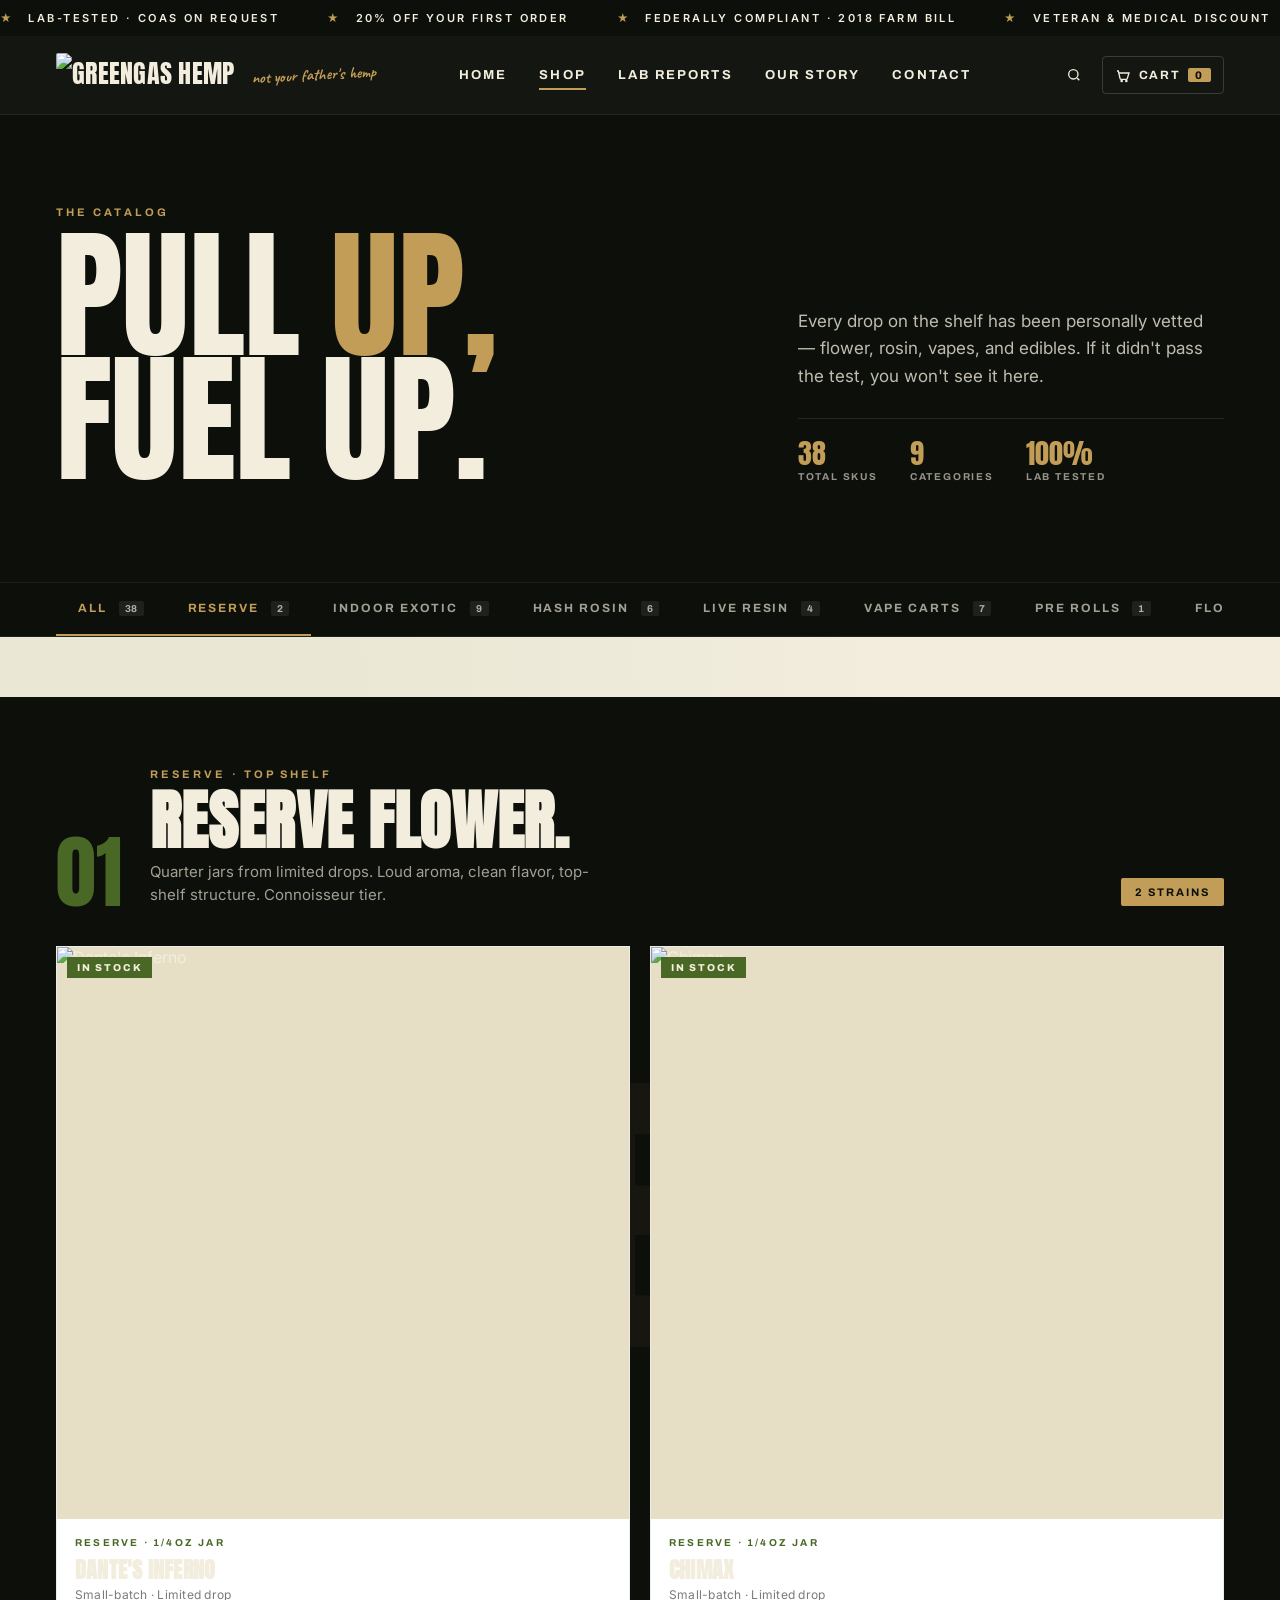
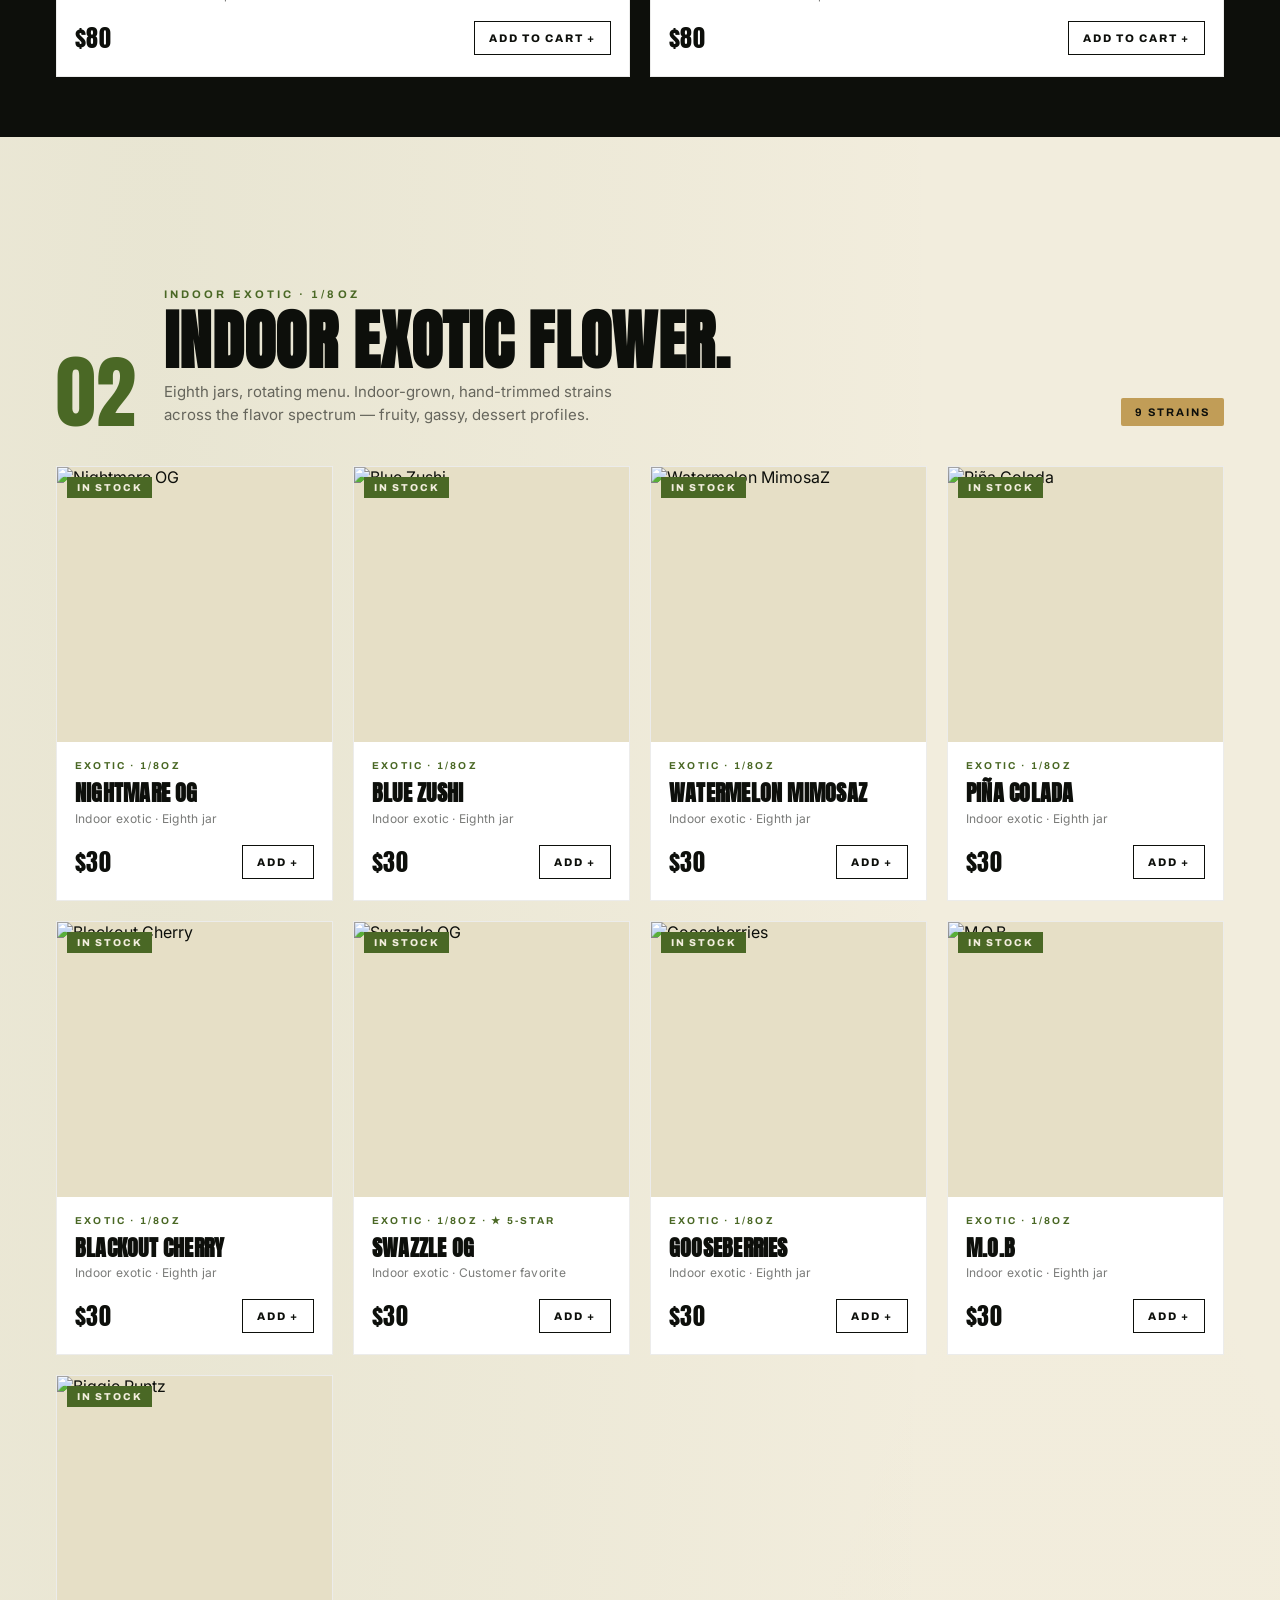
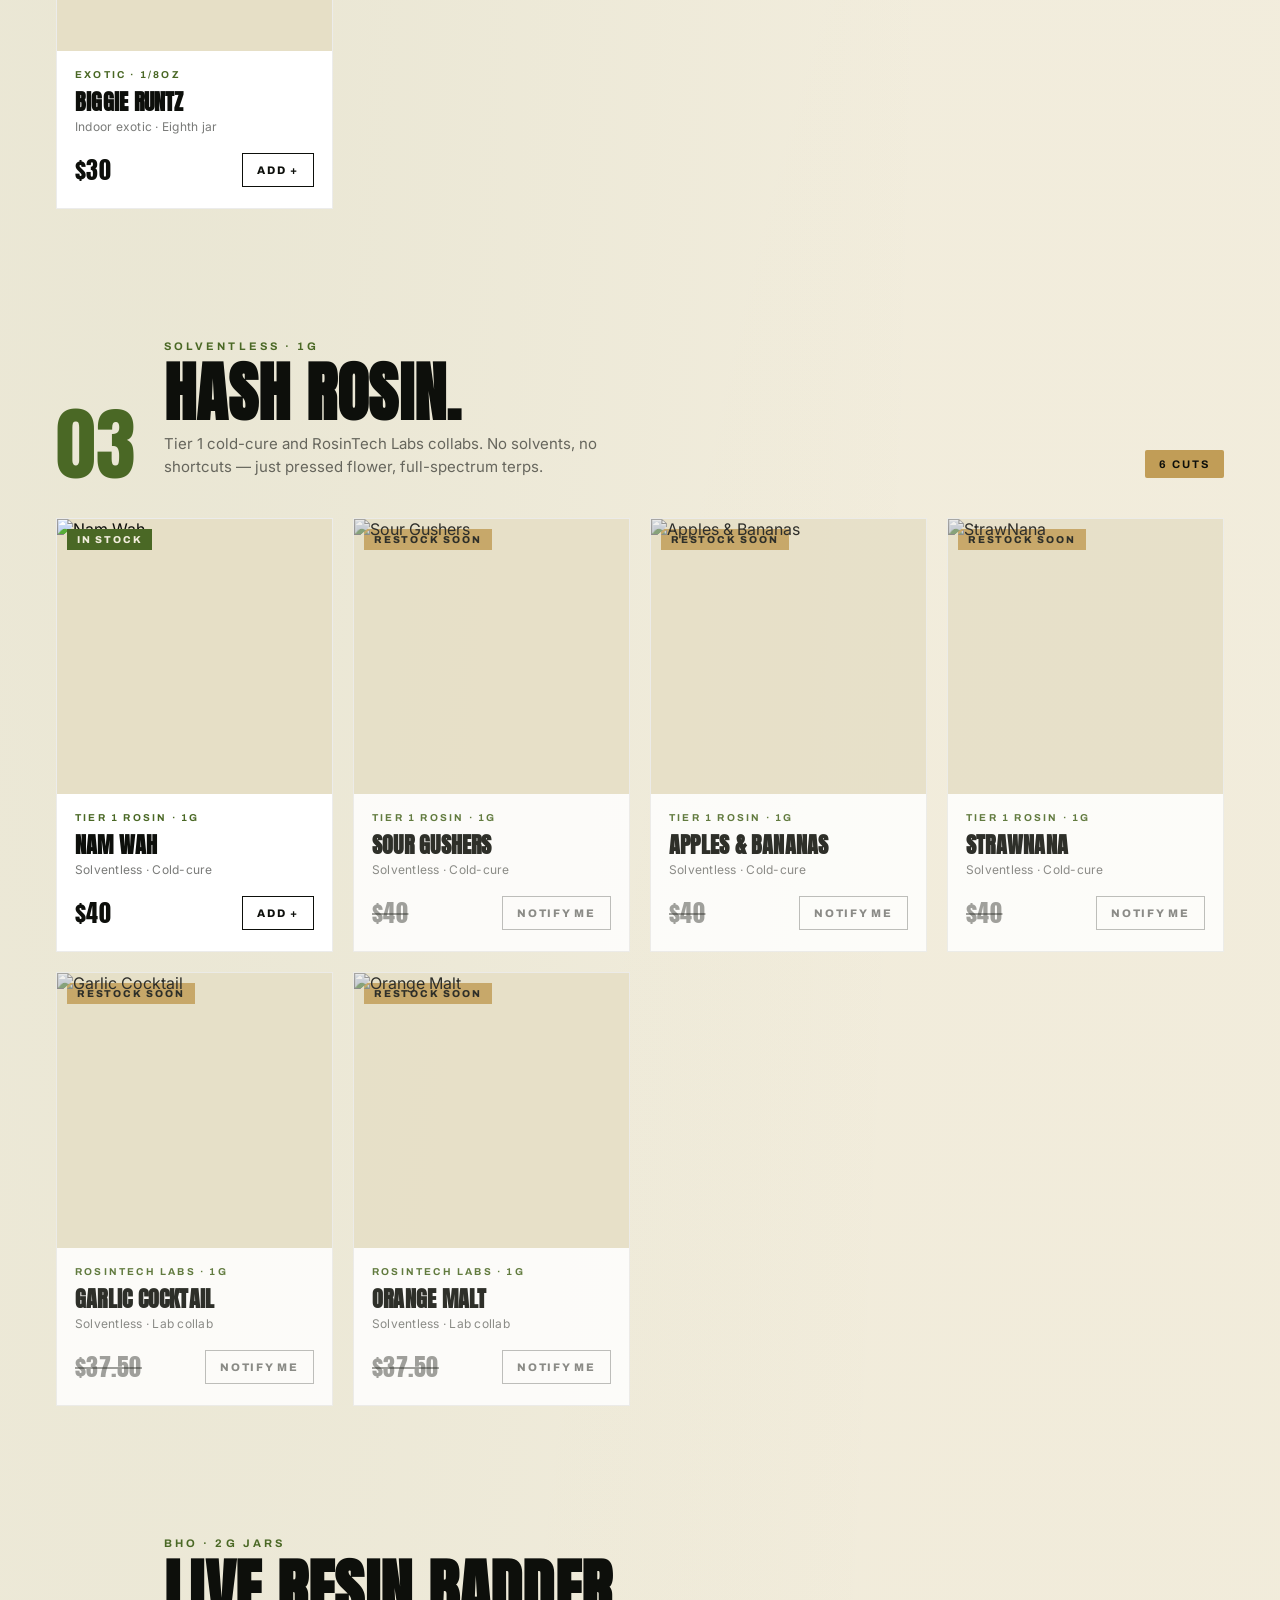
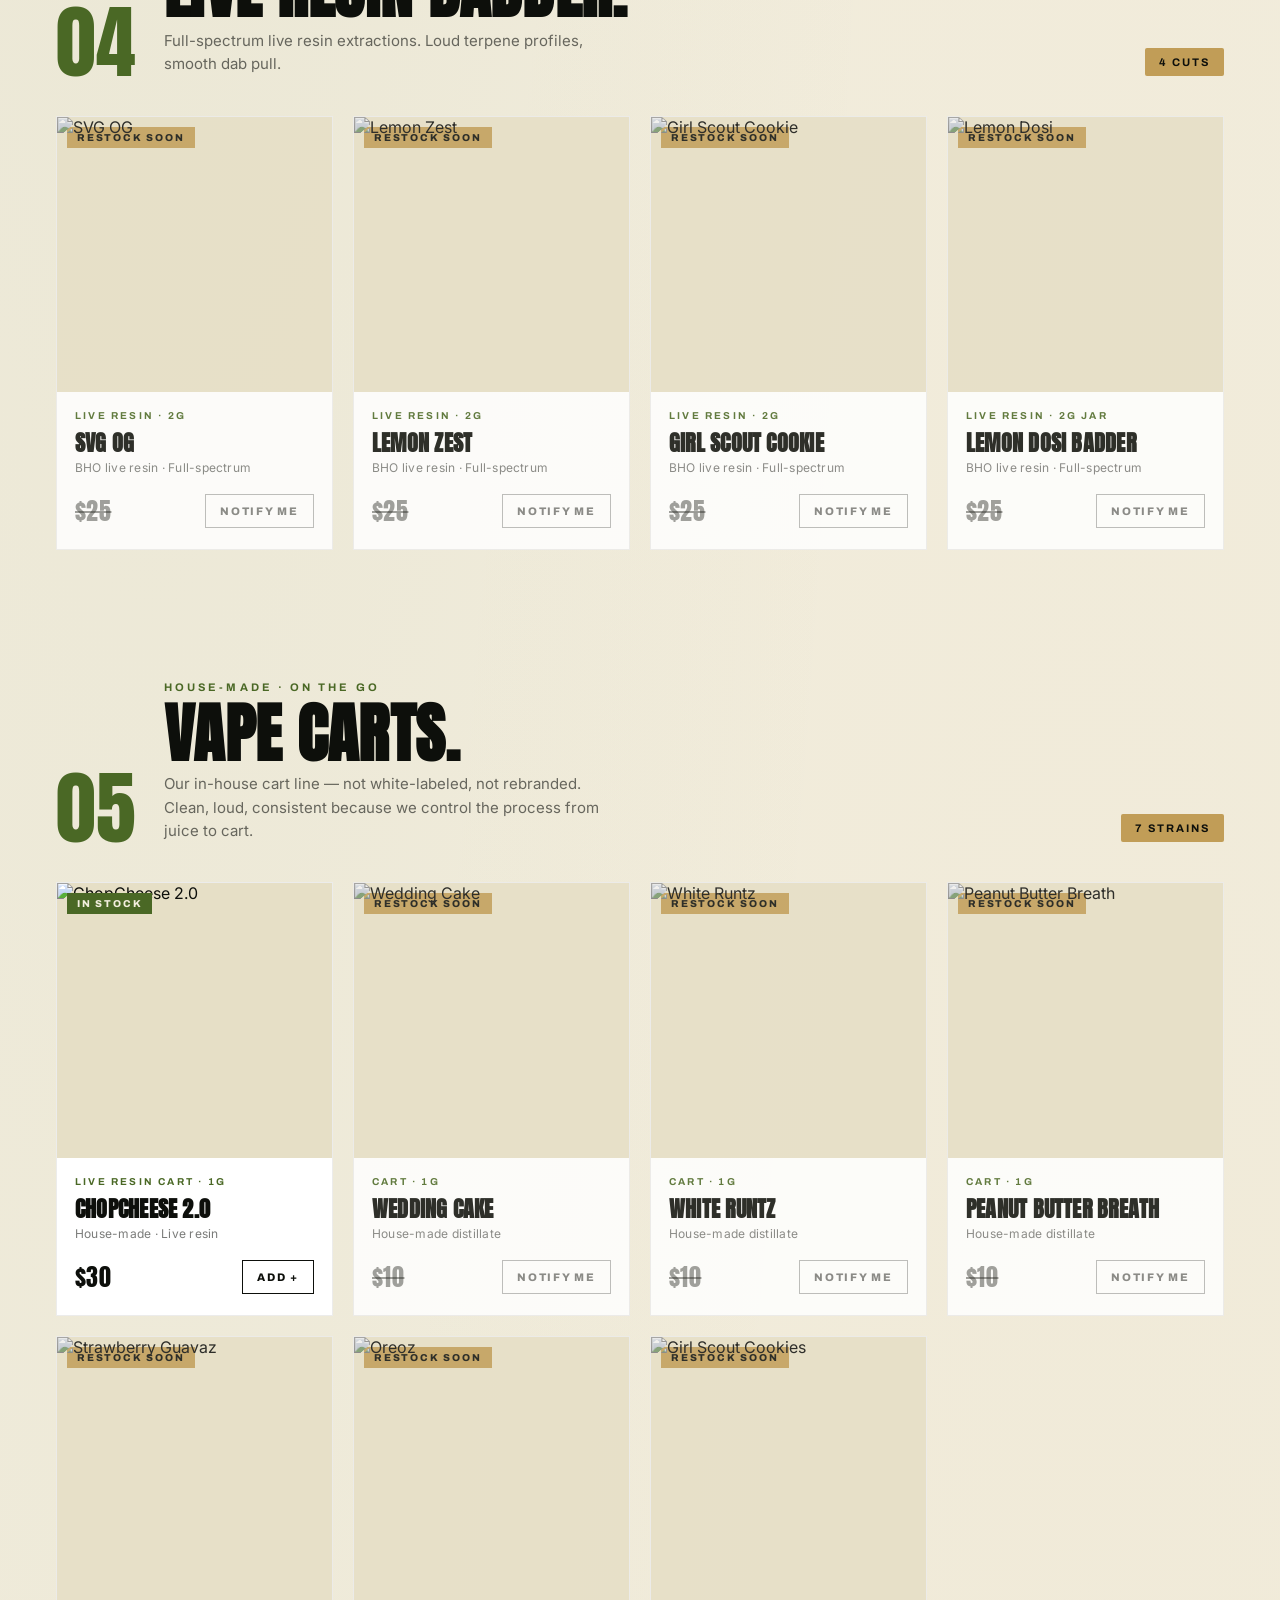
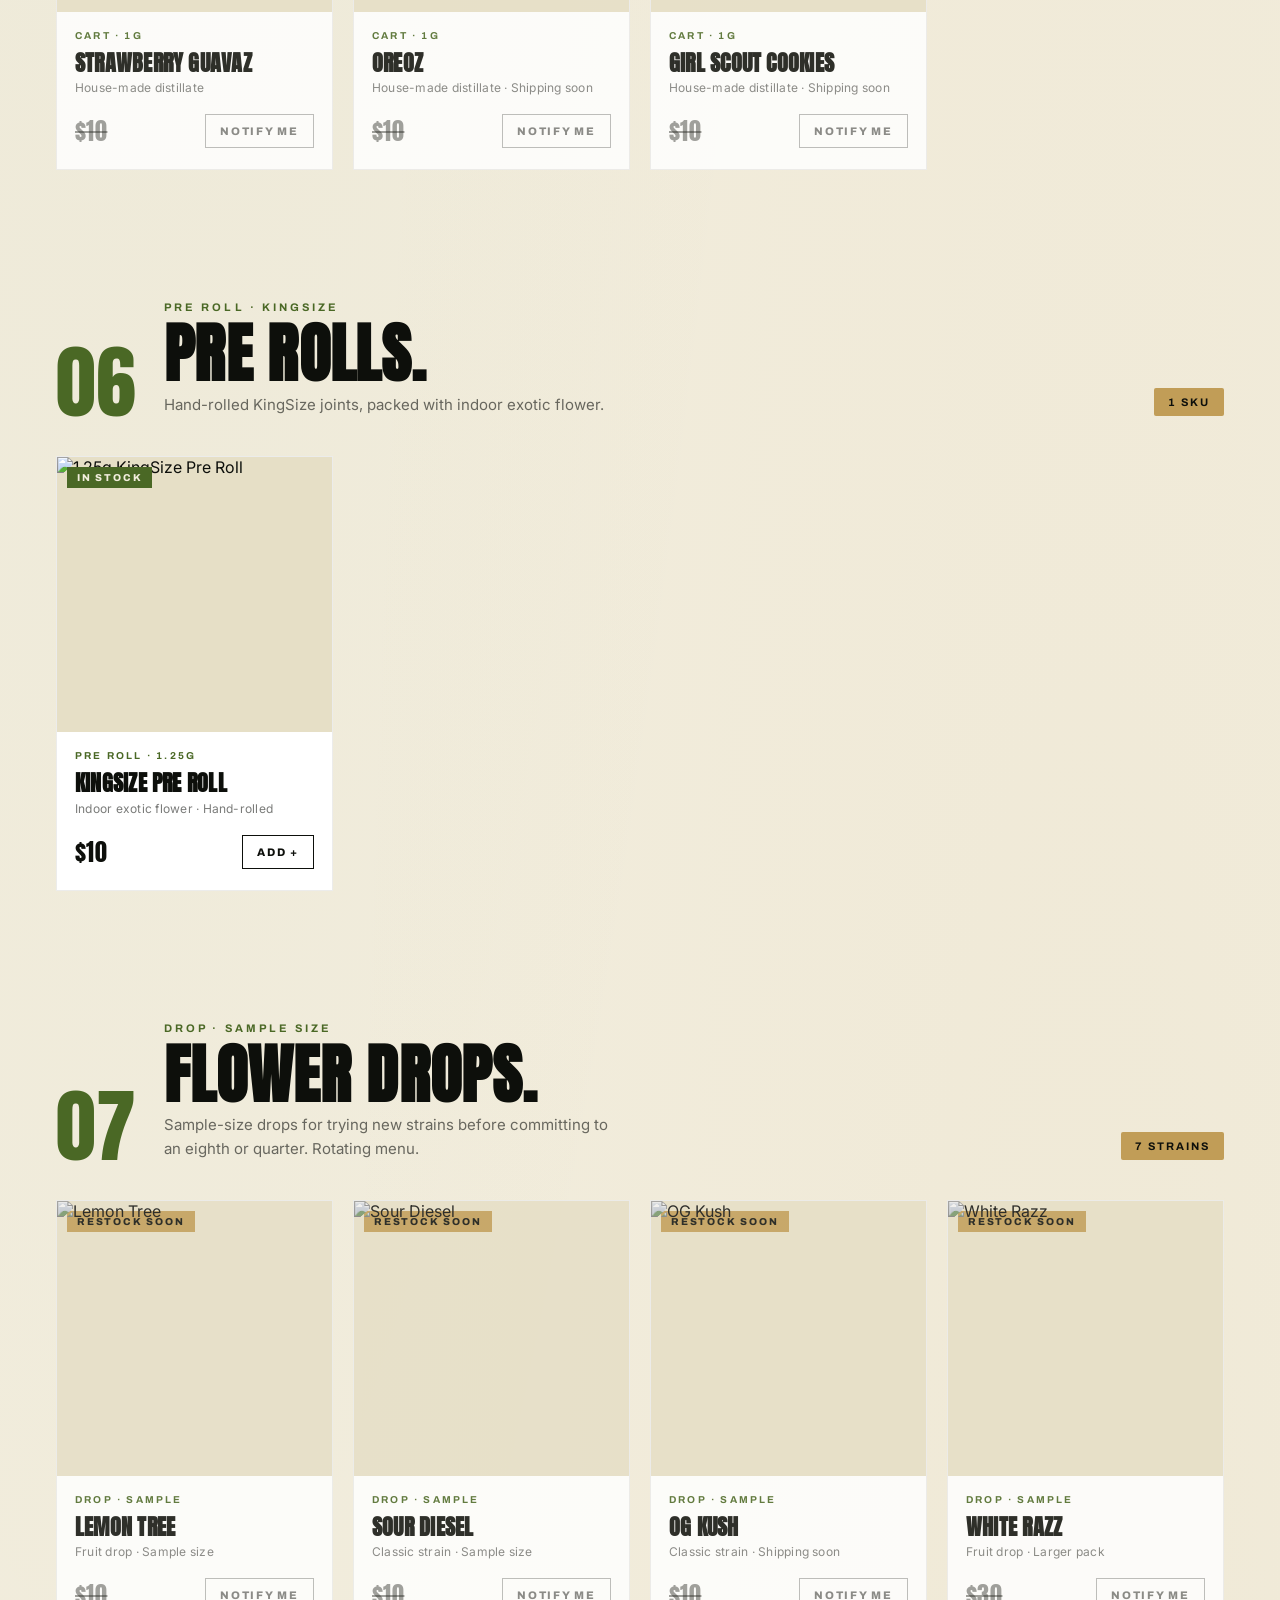
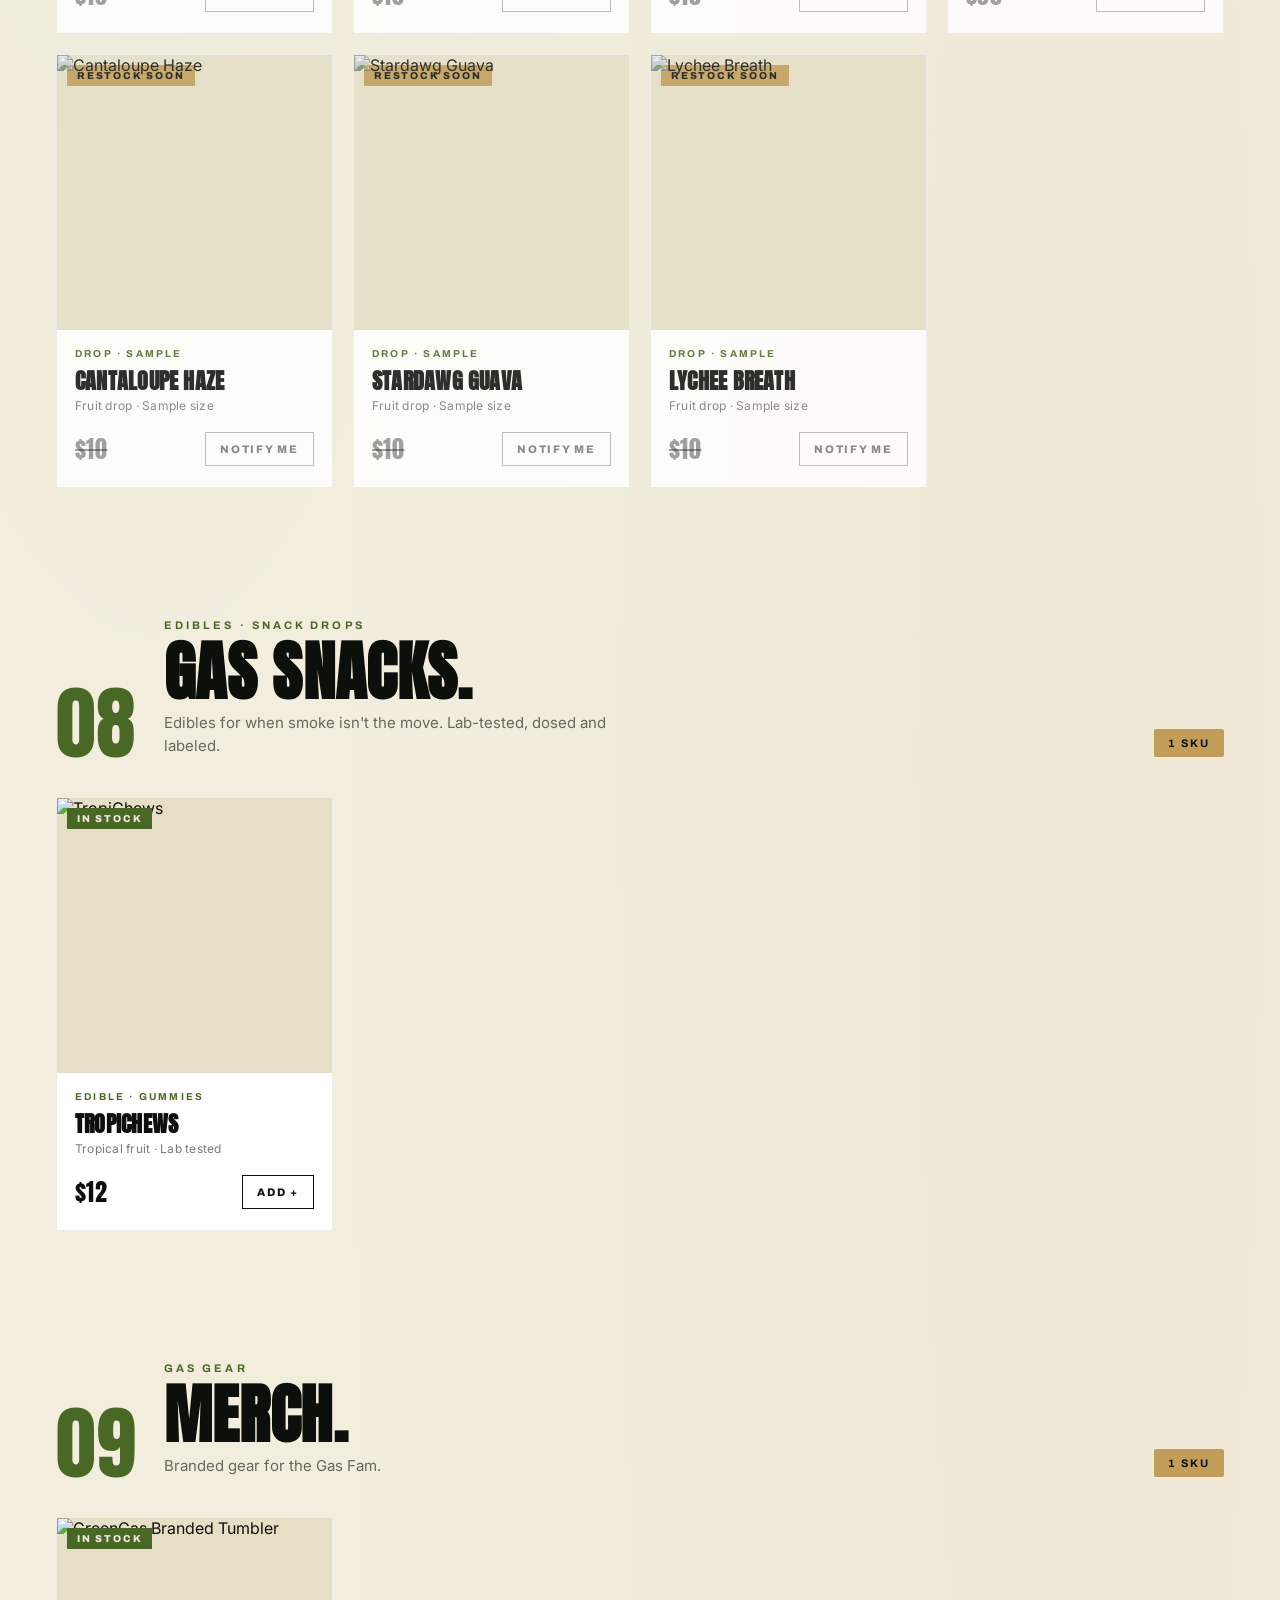
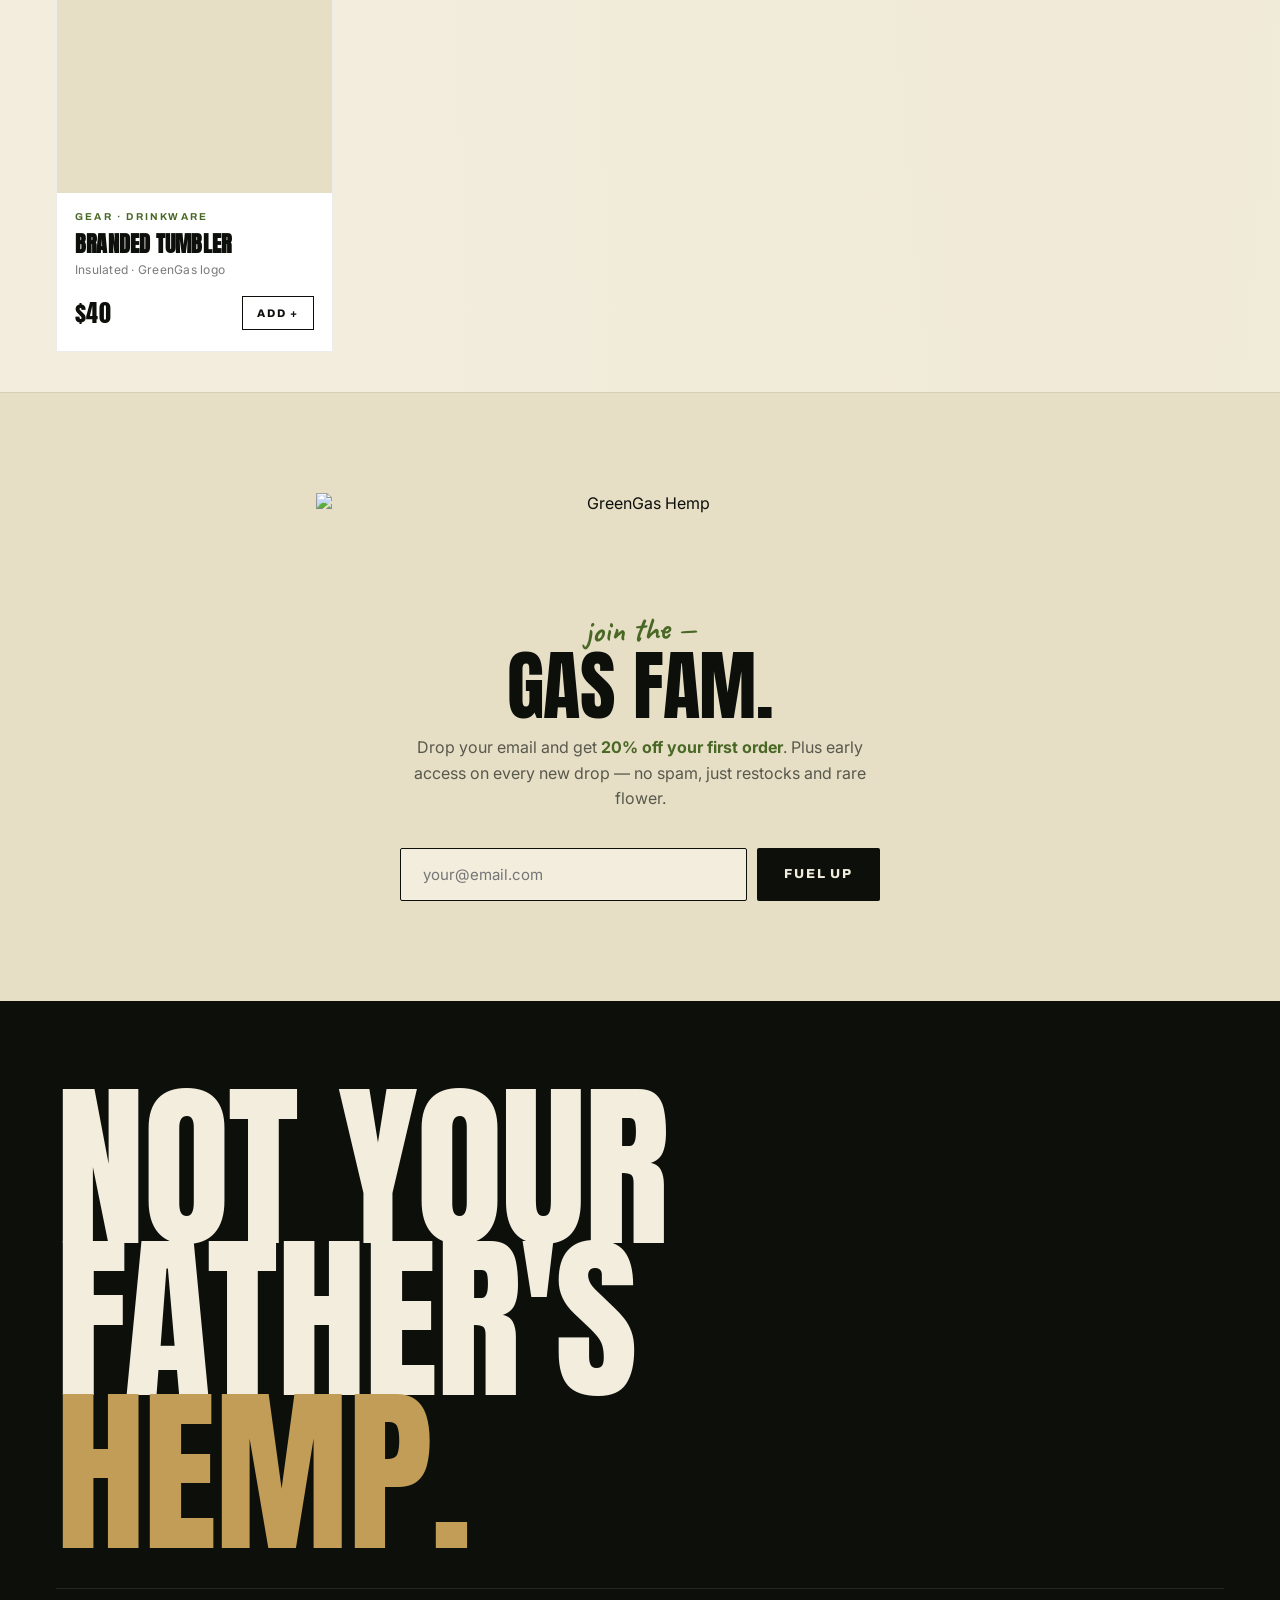
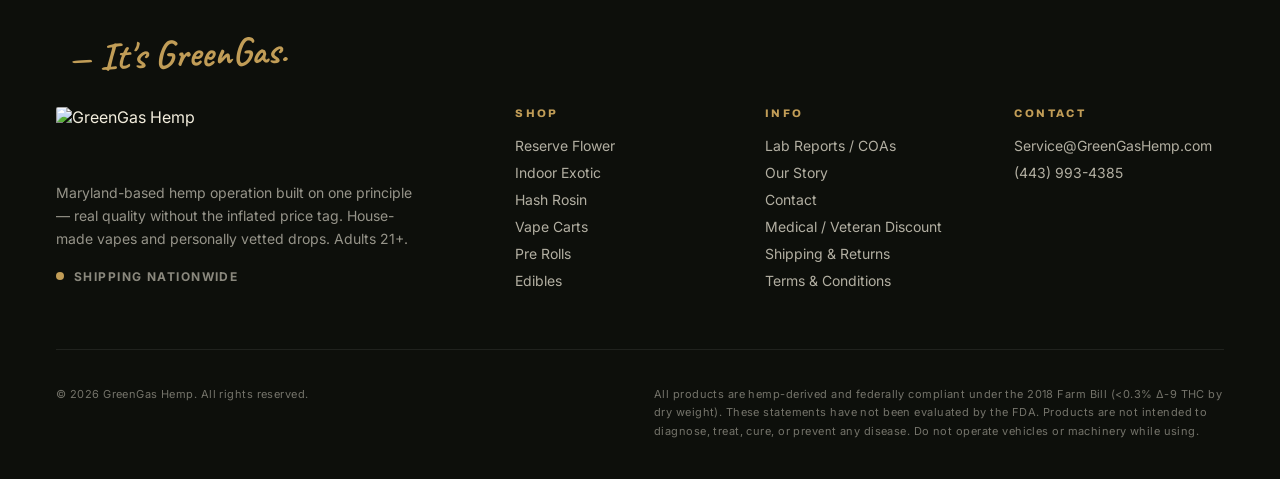
==== shop.html @ 6ab29acc "Initial commit: GreenGas Hemp redesign preview Standalone redesign preview of greengashemp.me - heri" ====
<!doctype html>
<html lang="en">
<head>
<meta charset="utf-8" />
<meta name="viewport" content="width=device-width, initial-scale=1" />
<title>The Catalog — GreenGas Hemp</title>
<meta name="description" content="Shop the full GreenGas catalog — reserve flower, indoor exotic, hash rosin, live resin, house-made vape carts, pre rolls, edibles. Lab tested. No mids." />
<link rel="icon" type="image/png" href="assets/logo.png" />
<link rel="preconnect" href="https://fonts.googleapis.com" />
<link rel="preconnect" href="https://fonts.gstatic.com" crossorigin />
<link href="https://fonts.googleapis.com/css2?family=Anton&family=Archivo:wght@500;600;700;800;900&family=Inter:wght@400;500;600&family=Caveat:wght@500;700&display=swap" rel="stylesheet" />
<style>
  :root {
    --paper:   #F2EDDD;
    --paper-2: #E6DFC6;
    --ink:     #0D0F0B;
    --ink-2:   #1A1D16;
    --olive:   #4A6825;
    --olive-d: #2D4316;
    --olive-l: #6B8C3A;
    --gold:    #C19D57;
    --gold-d:  #9C7C3F;
    --rust:    #A24A22;
    --bone:    #E8E2CC;
  }
  * { box-sizing: border-box; }
  html { scroll-behavior: smooth; }
  body {
    margin: 0;
    background: var(--paper);
    color: var(--ink);
    font-family: 'Inter', system-ui, sans-serif;
    -webkit-font-smoothing: antialiased;
    overflow-x: hidden;
    background-image:
      radial-gradient(at 12% 18%, rgba(74,104,37,0.06) 0, transparent 50%),
      radial-gradient(at 85% 75%, rgba(193,157,87,0.05) 0, transparent 50%);
  }
  img { display: block; max-width: 100%; }
  a { color: inherit; text-decoration: none; }
  button { font: inherit; cursor: pointer; }

  .anton { font-family: 'Anton', sans-serif; font-weight: 400; letter-spacing: -0.005em; line-height: 0.88; text-transform: uppercase; }
  .script { font-family: 'Caveat', cursive; font-weight: 700; }
  .tabular { font-variant-numeric: tabular-nums; }
  .kicker { font-family: 'Archivo', sans-serif; font-size: 11px; letter-spacing: 0.28em; text-transform: uppercase; font-weight: 700; color: var(--olive); }
  .container { max-width: 1320px; margin: 0 auto; padding: 0 24px; }
  @media (min-width: 768px){ .container { padding: 0 56px; } }

  /* PROMO STRIP */
  .promo { background: var(--ink); color: var(--paper); font-size: 11px; letter-spacing: 0.22em; text-transform: uppercase; font-weight: 600; overflow: hidden; }
  .promo-track { display: flex; gap: 48px; padding: 11px 0; white-space: nowrap; animation: marquee 42s linear infinite; }
  .promo-track span { display: inline-flex; align-items: center; gap: 14px; }
  .promo-track .star { color: var(--gold); }
  @keyframes marquee { from { transform: translateX(0); } to { transform: translateX(-50%); } }

  /* HEADER */
  header.main { position: sticky; top: 0; z-index: 40; background: rgba(13,15,11,0.97); color: var(--paper); border-bottom: 1px solid rgba(255,255,255,0.06); }
  header.main .row { height: 78px; display: flex; align-items: center; justify-content: space-between; gap: 24px; }
  .logo { display: flex; align-items: center; gap: 14px; font-family: 'Anton', sans-serif; font-size: 26px; letter-spacing: 0.01em; text-transform: uppercase; color: var(--paper); }
  .logo .tag { display: none; font-family: 'Caveat', cursive; font-weight: 700; font-size: 16px; color: var(--gold); transform: rotate(-3deg); letter-spacing: 0; text-transform: none; margin-left: 4px; }
  @media (min-width: 900px){ .logo .tag { display: inline; } }
  .logo-img { height: 48px; width: auto; display: block; }
  .logo-img.header { height: 44px; border-radius: 2px; }
  .logo-img.crest { height: 96px; margin: 0 auto 20px; }
  .logo-img.footer { height: 60px; border-radius: 2px; }
  nav.primary { display: none; gap: 32px; }
  @media (min-width: 900px){ nav.primary { display: flex; } }
  nav.primary a { font-family: 'Archivo', sans-serif; font-size: 13px; font-weight: 700; letter-spacing: 0.16em; text-transform: uppercase; color: var(--paper); padding: 4px 0; position: relative; }
  nav.primary a::after { content: ''; position: absolute; left: 0; right: 0; bottom: -4px; height: 2px; background: var(--gold); transform: scaleX(0); transform-origin: left; transition: transform 240ms ease; }
  nav.primary a:hover::after, nav.primary a.active::after { transform: scaleX(1); }
  .icons { display: flex; align-items: center; gap: 8px; }
  .icons button, .icons a { background: transparent; border: 0; color: var(--paper); display: inline-flex; align-items: center; gap: 8px; padding: 10px 12px; border-radius: 4px; font-family: 'Archivo', sans-serif; font-size: 12px; font-weight: 700; letter-spacing: 0.14em; text-transform: uppercase; }
  .icons a:hover, .icons button:hover { background: rgba(255,255,255,0.06); }
  .cart-btn { border: 1px solid rgba(255,255,255,0.16) !important; }
  .cart-count { background: var(--gold); color: var(--ink); padding: 1px 7px; border-radius: 2px; font-size: 11px; font-weight: 800; }

  /* BUTTONS */
  .btn { display: inline-flex; align-items: center; gap: 10px; padding: 16px 26px; font-family: 'Archivo', sans-serif; font-size: 13px; font-weight: 800; letter-spacing: 0.14em; text-transform: uppercase; border: 1px solid transparent; border-radius: 2px; transition: background 180ms ease, color 180ms ease; }
  .btn-primary { background: var(--ink); color: var(--paper); }
  .btn-primary:hover { background: var(--olive); }
  .btn-gold { background: var(--gold); color: var(--ink); }
  .btn-gold:hover { background: var(--ink); color: var(--gold); }
  .btn-outline-light { background: transparent; color: var(--paper); border-color: var(--paper); }
  .btn-outline-light:hover { background: var(--paper); color: var(--ink); }
  .btn-outline-dark { background: transparent; color: var(--ink); border-color: var(--ink); }
  .btn-outline-dark:hover { background: var(--ink); color: var(--paper); }

  /* SHOP HERO */
  section.shop-hero {
    background: var(--ink); color: var(--paper);
    padding: 80px 0 100px; position: relative; overflow: hidden;
    border-bottom: 1px solid rgba(255,255,255,0.06);
  }
  .shop-hero-grid { display: grid; grid-template-columns: 1fr; gap: 32px; align-items: end; position: relative; z-index: 2; }
  @media (min-width: 900px){ .shop-hero-grid { grid-template-columns: 1.6fr 1fr; gap: 60px; } }
  .shop-hero .kicker { color: var(--gold); }
  .shop-hero h1 { font-size: clamp(64px, 11vw, 168px); margin: 16px 0 0; }
  .shop-hero h1 .gold { color: var(--gold); }
  .shop-hero p.lead { font-size: 17px; line-height: 1.6; color: rgba(242,237,221,0.78); margin: 0; max-width: 420px; }
  .shop-hero .quickstats { display: flex; gap: 32px; margin-top: 28px; padding-top: 20px; border-top: 1px solid rgba(255,255,255,0.1); }
  .shop-hero .quickstats .n { font-family: 'Anton', sans-serif; font-size: 28px; color: var(--gold); line-height: 1; }
  .shop-hero .quickstats .l { font-family: 'Archivo', sans-serif; font-size: 10px; letter-spacing: 0.18em; text-transform: uppercase; color: rgba(242,237,221,0.6); margin-top: 4px; font-weight: 700; }

  /* FILTER BAR */
  .filterbar {
    position: sticky; top: 78px; z-index: 30;
    background: var(--ink); color: var(--paper);
    border-bottom: 1px solid rgba(255,255,255,0.08);
  }
  .filterbar-inner {
    display: flex; gap: 0;
    overflow-x: auto;
    scrollbar-width: none;
  }
  .filterbar-inner::-webkit-scrollbar { display: none; }
  .filterbar a {
    flex-shrink: 0;
    padding: 18px 22px;
    font-family: 'Archivo', sans-serif; font-size: 12px; font-weight: 700;
    letter-spacing: 0.16em; text-transform: uppercase;
    color: rgba(242,237,221,0.65);
    border-bottom: 2px solid transparent;
    transition: color 180ms ease, border-color 180ms ease, background 180ms ease;
    white-space: nowrap;
  }
  .filterbar a:hover { color: var(--paper); }
  .filterbar a.active { color: var(--gold); border-bottom-color: var(--gold); }
  .filterbar .count {
    display: inline-block; margin-left: 8px;
    font-size: 10px; padding: 2px 6px;
    background: rgba(255,255,255,0.08); color: rgba(242,237,221,0.7);
    border-radius: 2px; letter-spacing: 0.04em;
  }

  /* CATEGORY SECTIONS */
  section.cat-section { padding: 80px 0 40px; scroll-margin-top: 140px; }
  section.cat-section:first-of-type { padding-top: 60px; }
  .cat-header {
    display: grid; grid-template-columns: 1fr; gap: 16px;
    margin-bottom: 40px; align-items: end;
  }
  @media (min-width: 768px){ .cat-header { grid-template-columns: auto 1fr auto; gap: 28px; } }
  .cat-header .index {
    font-family: 'Anton', sans-serif; color: var(--olive);
    font-size: 80px; line-height: 0.85;
  }
  .cat-header .title-wrap { }
  .cat-header h2 { font-family: 'Anton', sans-serif; text-transform: uppercase; font-size: clamp(40px, 5.5vw, 64px); margin: 8px 0 8px; letter-spacing: 0.005em; line-height: 0.95; }
  .cat-header .blurb { font-size: 15px; color: rgba(13,15,11,0.6); line-height: 1.55; margin: 0; max-width: 460px; }
  .cat-header .count-tag {
    font-family: 'Archivo', sans-serif; font-size: 11px; font-weight: 700;
    letter-spacing: 0.18em; text-transform: uppercase; color: var(--ink);
    background: var(--gold); padding: 8px 14px;
    border-radius: 2px; white-space: nowrap;
  }

  /* PRODUCT GRID */
  .product-grid { display: grid; grid-template-columns: repeat(2, 1fr); gap: 12px; }
  @media (min-width: 600px){ .product-grid { grid-template-columns: repeat(3, 1fr); gap: 16px; } }
  @media (min-width: 1024px){ .product-grid { grid-template-columns: repeat(4, 1fr); gap: 20px; } }
  .product-grid.tier-1 { grid-template-columns: repeat(1, 1fr); }
  @media (min-width: 600px){ .product-grid.tier-1 { grid-template-columns: repeat(2, 1fr); } }

  .pcard {
    background: #fff;
    display: block; position: relative; overflow: hidden;
    border: 1px solid rgba(13,15,11,0.08);
    transition: border-color 200ms ease, transform 240ms ease;
  }
  .pcard:hover { border-color: var(--olive); transform: translateY(-3px); }
  .pcard .ph { aspect-ratio: 1; overflow: hidden; background: var(--paper-2); position: relative; }
  .pcard .ph img { width: 100%; height: 100%; object-fit: cover; transition: transform 800ms ease; }
  .pcard:hover .ph img { transform: scale(1.05); }
  .pcard .stock {
    position: absolute; top: 10px; left: 10px;
    background: var(--olive); color: var(--paper);
    padding: 5px 10px;
    font-family: 'Archivo', sans-serif; font-size: 10px; font-weight: 800;
    letter-spacing: 0.18em; text-transform: uppercase;
  }
  .pcard .body { padding: 18px 18px 20px; }
  .pcard .cat { font-family: 'Archivo', sans-serif; font-size: 10px; font-weight: 700; letter-spacing: 0.22em; text-transform: uppercase; color: var(--olive); }
  .pcard h4 { font-family: 'Anton', sans-serif; font-size: 22px; letter-spacing: 0.01em; text-transform: uppercase; margin: 10px 0 6px; line-height: 1.05; }
  .pcard .strain { font-size: 12px; color: rgba(13,15,11,0.55); margin: 0 0 18px; letter-spacing: 0.02em; }
  .pcard .foot { display: flex; align-items: center; justify-content: space-between; }
  .pcard .price { font-family: 'Anton', sans-serif; font-size: 24px; color: var(--ink); letter-spacing: 0.02em; }
  .pcard .add {
    font-family: 'Archivo', sans-serif; font-size: 11px; font-weight: 800;
    letter-spacing: 0.16em; text-transform: uppercase;
    padding: 10px 14px;
    border: 1px solid var(--ink); color: var(--ink);
    background: transparent;
    transition: background 180ms ease, color 180ms ease;
  }
  .pcard:hover .add { background: var(--ink); color: var(--paper); }

  /* SOLD OUT VARIANT */
  .pcard.sold-out { opacity: 0.85; }
  .pcard.sold-out:hover { border-color: rgba(13,15,11,0.18); transform: none; }
  .pcard.sold-out .ph img { filter: grayscale(60%) brightness(0.95); }
  .pcard.sold-out .stock { background: rgba(13,15,11,0.78); color: var(--paper); }
  .pcard.sold-out .price { color: rgba(13,15,11,0.45); text-decoration: line-through; text-decoration-thickness: 1.5px; }
  .pcard.sold-out .add { border-color: rgba(13,15,11,0.3); color: rgba(13,15,11,0.55); }
  .pcard.sold-out:hover .add { background: transparent; color: var(--ink); border-color: var(--ink); }
  .pcard.notify .stock { background: var(--gold); color: var(--ink); }

  /* RESERVE BLOCK (premium treatment) */
  .reserve-feat { background: var(--ink); color: var(--paper); padding: 60px 0; margin: 60px 0; position: relative; overflow: hidden; }
  .reserve-feat::before {
    content: 'RESERVE'; position: absolute; left: 0; right: 0; top: 50%;
    transform: translateY(-50%); text-align: center;
    font-family: 'Anton', sans-serif; font-size: clamp(140px, 24vw, 360px);
    color: rgba(193,157,87,0.06); letter-spacing: 0.04em; pointer-events: none;
  }
  .reserve-feat .container { position: relative; z-index: 2; }

  /* GAS FAM */
  section.gasfam { padding: 100px 0; background: var(--paper-2); border-top: 1px solid rgba(13,15,11,0.08); }
  .gasfam-inner { max-width: 760px; margin: 0 auto; text-align: center; }
  .gasfam .script-tag { font-family: 'Caveat', cursive; font-weight: 700; font-size: 32px; color: var(--olive); transform: rotate(-2deg); display: inline-block; margin-bottom: -6px; }
  .gasfam h2 { font-family: 'Anton', sans-serif; font-size: clamp(44px, 6vw, 80px); margin: 8px 0 16px; color: var(--ink); text-transform: uppercase; }
  .gasfam p { font-size: 16px; color: rgba(13,15,11,0.65); max-width: 480px; margin: 0 auto 36px; line-height: 1.6; }
  .gasfam-form { display: flex; gap: 10px; max-width: 480px; margin: 0 auto; flex-wrap: wrap; }
  .gasfam-form input { flex: 1; min-width: 220px; padding: 16px 22px; background: var(--paper); border: 1px solid var(--ink); font-family: inherit; font-size: 15px; color: var(--ink); border-radius: 2px; }
  .gasfam-form input:focus { outline: 2px solid var(--gold); outline-offset: -1px; }

  /* FOOTER */
  footer.site { background: var(--ink); color: var(--paper); padding: 90px 0 28px; position: relative; }
  .foot-mega { font-family: 'Anton', sans-serif; text-transform: uppercase; font-size: clamp(72px, 14vw, 220px); line-height: 0.85; letter-spacing: -0.01em; color: var(--paper); margin: 0 0 60px; border-bottom: 1px solid rgba(255,255,255,0.1); padding-bottom: 40px; }
  .foot-mega .gold { color: var(--gold); }
  .foot-grid { display: grid; grid-template-columns: 1fr; gap: 40px; }
  @media (min-width: 768px){ .foot-grid { grid-template-columns: 2fr 1fr 1fr 1fr; } }
  .foot-grid h5 { font-family: 'Archivo', sans-serif; font-size: 11px; letter-spacing: 0.22em; color: var(--gold); text-transform: uppercase; margin: 0 0 18px; font-weight: 800; }
  .foot-grid ul { list-style: none; padding: 0; margin: 0; display: flex; flex-direction: column; gap: 10px; font-size: 14px; }
  .foot-grid ul a { color: rgba(242,237,221,0.72); }
  .foot-grid ul a:hover { color: var(--gold); }
  .foot-grid .brand p { color: rgba(242,237,221,0.6); font-size: 14px; line-height: 1.65; max-width: 360px; margin: 14px 0 0; }
  .foot-fine { border-top: 1px solid rgba(255,255,255,0.08); margin-top: 60px; padding-top: 24px; display: grid; grid-template-columns: 1fr; gap: 12px; font-size: 11px; letter-spacing: 0.04em; color: rgba(242,237,221,0.45); line-height: 1.65; }
  @media (min-width: 768px){ .foot-fine { grid-template-columns: 1fr 1fr; gap: 28px; } }

  /* REVEAL */
  .reveal { opacity: 0; transform: translateY(14px); transition: opacity 700ms ease, transform 700ms ease; }
  .reveal.in { opacity: 1; transform: translateY(0); }

  ::selection { background: var(--gold); color: var(--ink); }

  /* Inline logo (base64) — overrides src="assets/logo.png" so preview panel works without file fetching */
  .logo-img, .logo-stamp img {
    content: url("[data-uri]");
  }
</style>
</head>
<body>

<!-- AGE GATE (disabled in preview — re-enable for production) -->
<div class="age-gate" id="ageGate" style="display:none;"></div>

<!-- PROMO MARQUEE -->
<div class="promo">
  <div class="promo-track">
    <span><span class="star">★</span> Lab-tested · COAs on request</span>
    <span><span class="star">★</span> 20% off your first order</span>
    <span><span class="star">★</span> Federally compliant · 2018 Farm Bill</span>
    <span><span class="star">★</span> Veteran &amp; medical discount</span>
    <span><span class="star">★</span> 21+ only</span>
    <span><span class="star">★</span> Lab-tested · COAs on request</span>
    <span><span class="star">★</span> 20% off your first order</span>
    <span><span class="star">★</span> Federally compliant · 2018 Farm Bill</span>
    <span><span class="star">★</span> Veteran &amp; medical discount</span>
    <span><span class="star">★</span> 21+ only</span>
  </div>
</div>

<!-- HEADER -->
<header class="main">
  <div class="container row">
    <a href="index.html" class="logo" aria-label="GreenGas Hemp">
      <img src="assets/logo.png" alt="GreenGas Hemp" class="logo-img header" />
      <span class="tag">not your father's hemp</span>
    </a>
    <nav class="primary">
      <a href="index.html">Home</a>
      <a href="shop.html" class="active">Shop</a>
      <a href="lab.html">Lab Reports</a>
      <a href="about.html">Our Story</a>
      <a href="contact.html">Contact</a>
    </nav>
    <div class="icons">
      <button aria-label="Search"><svg width="16" height="16" viewBox="0 0 24 24" fill="none" stroke="currentColor" stroke-width="2"><circle cx="11" cy="11" r="7"/><path d="m20 20-3.5-3.5"/></svg></button>
      <a href="#" class="cart-btn">
        <svg width="16" height="16" viewBox="0 0 24 24" fill="none" stroke="currentColor" stroke-width="2"><path d="M3 6h2l2.5 11a2 2 0 0 0 2 1.5h7a2 2 0 0 0 2-1.5L21 9H6"/><circle cx="10" cy="21" r="1"/><circle cx="17" cy="21" r="1"/></svg>
        Cart <span class="cart-count">0</span>
      </a>
    </div>
  </div>
</header>

<!-- SHOP HERO -->
<section class="shop-hero">
  <div class="container shop-hero-grid">
    <div class="reveal">
      <p class="kicker">The Catalog</p>
      <h1 class="anton">Pull <span class="gold">up,</span><br/>fuel up.</h1>
    </div>
    <div class="reveal">
      <p class="lead">Every drop on the shelf has been personally vetted — flower, rosin, vapes, and edibles. If it didn't pass the test, you won't see it here.</p>
      <div class="quickstats">
        <div><div class="n">38</div><div class="l">Total SKUs</div></div>
        <div><div class="n">9</div><div class="l">Categories</div></div>
        <div><div class="n">100%</div><div class="l">Lab tested</div></div>
      </div>
    </div>
  </div>
</section>

<!-- FILTER BAR -->
<nav class="filterbar" id="filterbar">
  <div class="container">
    <div class="filterbar-inner">
      <a href="#all" class="active">All <span class="count">38</span></a>
      <a href="#reserve">Reserve <span class="count">2</span></a>
      <a href="#exotic">Indoor Exotic <span class="count">9</span></a>
      <a href="#rosin">Hash Rosin <span class="count">6</span></a>
      <a href="#live-resin">Live Resin <span class="count">4</span></a>
      <a href="#vapes">Vape Carts <span class="count">7</span></a>
      <a href="#prerolls">Pre Rolls <span class="count">1</span></a>
      <a href="#flower-drops">Flower Drops <span class="count">7</span></a>
      <a href="#edibles">Edibles <span class="count">1</span></a>
      <a href="#merch">Merch <span class="count">1</span></a>
    </div>
  </div>
</nav>

<!-- ============ RESERVE ============ -->
<div class="reserve-feat" id="reserve">
  <div class="container">
    <div class="cat-header reveal">
      <div class="index">01</div>
      <div class="title-wrap">
        <p class="kicker" style="color:var(--gold);">Reserve · Top shelf</p>
        <h2 style="color:var(--paper);">Reserve Flower.</h2>
        <p class="blurb" style="color:rgba(242,237,221,0.65);">Quarter jars from limited drops. Loud aroma, clean flavor, top-shelf structure. Connoisseur tier.</p>
      </div>
      <span class="count-tag">2 strains</span>
    </div>
    <div class="product-grid tier-1">
      <a href="product.html" class="pcard">
        <div class="ph">
          <span class="stock">In Stock</span>
          <img src="https://i0.wp.com/greengashemp.me/wp-content/uploads/2026/05/IMG_3537.jpg" alt="Dante's Inferno" loading="lazy" />
        </div>
        <div class="body">
          <div class="cat">Reserve · 1/4oz Jar</div>
          <h4>Dante's Inferno</h4>
          <p class="strain">Small-batch · Limited drop</p>
          <div class="foot"><span class="price">$80</span><span class="add">Add to Cart +</span></div>
        </div>
      </a>
      <a href="product.html" class="pcard">
        <div class="ph">
          <span class="stock">In Stock</span>
          <img src="https://i0.wp.com/greengashemp.me/wp-content/uploads/2026/05/IMG_3538.jpg" alt="Chimax" loading="lazy" />
        </div>
        <div class="body">
          <div class="cat">Reserve · 1/4oz Jar</div>
          <h4>Chimax</h4>
          <p class="strain">Small-batch · Limited drop</p>
          <div class="foot"><span class="price">$80</span><span class="add">Add to Cart +</span></div>
        </div>
      </a>
    </div>
  </div>
</div>

<!-- ============ INDOOR EXOTIC FLOWER ============ -->
<section class="cat-section" id="exotic">
  <div class="container">
    <div class="cat-header reveal">
      <div class="index">02</div>
      <div class="title-wrap">
        <p class="kicker">Indoor Exotic · 1/8oz</p>
        <h2>Indoor Exotic Flower.</h2>
        <p class="blurb">Eighth jars, rotating menu. Indoor-grown, hand-trimmed strains across the flavor spectrum — fruity, gassy, dessert profiles.</p>
      </div>
      <span class="count-tag">9 strains</span>
    </div>
    <div class="product-grid">
      <a href="product.html" class="pcard">
        <div class="ph"><span class="stock">In Stock</span><img src="https://i0.wp.com/greengashemp.me/wp-content/uploads/2026/05/IMG_3541.jpg" alt="Nightmare OG" loading="lazy" /></div>
        <div class="body"><div class="cat">Exotic · 1/8oz</div><h4>Nightmare OG</h4><p class="strain">Indoor exotic · Eighth jar</p><div class="foot"><span class="price">$30</span><span class="add">Add +</span></div></div>
      </a>
      <a href="product.html" class="pcard">
        <div class="ph"><span class="stock">In Stock</span><img src="https://i0.wp.com/greengashemp.me/wp-content/uploads/2026/05/IMG_3539.jpg" alt="Blue Zushi" loading="lazy" /></div>
        <div class="body"><div class="cat">Exotic · 1/8oz</div><h4>Blue Zushi</h4><p class="strain">Indoor exotic · Eighth jar</p><div class="foot"><span class="price">$30</span><span class="add">Add +</span></div></div>
      </a>
      <a href="product.html" class="pcard">
        <div class="ph"><span class="stock">In Stock</span><img src="https://i0.wp.com/greengashemp.me/wp-content/uploads/2026/05/IMG_3540.jpg" alt="Watermelon MimosaZ" loading="lazy" /></div>
        <div class="body"><div class="cat">Exotic · 1/8oz</div><h4>Watermelon MimosaZ</h4><p class="strain">Indoor exotic · Eighth jar</p><div class="foot"><span class="price">$30</span><span class="add">Add +</span></div></div>
      </a>
      <a href="product.html" class="pcard">
        <div class="ph"><span class="stock">In Stock</span><img src="https://i0.wp.com/greengashemp.me/wp-content/uploads/2026/05/Screenshot-2026-05-03-at-9.36.19-PM.png" alt="Piña Colada" loading="lazy" /></div>
        <div class="body"><div class="cat">Exotic · 1/8oz</div><h4>Piña Colada</h4><p class="strain">Indoor exotic · Eighth jar</p><div class="foot"><span class="price">$30</span><span class="add">Add +</span></div></div>
      </a>
      <a href="product.html" class="pcard">
        <div class="ph"><span class="stock">In Stock</span><img src="https://i0.wp.com/greengashemp.me/wp-content/uploads/2026/05/Screenshot-2026-05-03-at-9.35.57-PM.png" alt="Blackout Cherry" loading="lazy" /></div>
        <div class="body"><div class="cat">Exotic · 1/8oz</div><h4>Blackout Cherry</h4><p class="strain">Indoor exotic · Eighth jar</p><div class="foot"><span class="price">$30</span><span class="add">Add +</span></div></div>
      </a>
      <a href="product.html" class="pcard">
        <div class="ph"><span class="stock">In Stock</span><img src="https://i0.wp.com/greengashemp.me/wp-content/uploads/2026/04/IMG_3299.jpg" alt="Swazzle OG" loading="lazy" /></div>
        <div class="body"><div class="cat">Exotic · 1/8oz · ★ 5-star</div><h4>Swazzle OG</h4><p class="strain">Indoor exotic · Customer favorite</p><div class="foot"><span class="price">$30</span><span class="add">Add +</span></div></div>
      </a>
      <a href="product.html" class="pcard">
        <div class="ph"><span class="stock">In Stock</span><img src="https://i0.wp.com/greengashemp.me/wp-content/uploads/2026/04/IMG_3298.jpg" alt="Gooseberries" loading="lazy" /></div>
        <div class="body"><div class="cat">Exotic · 1/8oz</div><h4>Gooseberries</h4><p class="strain">Indoor exotic · Eighth jar</p><div class="foot"><span class="price">$30</span><span class="add">Add +</span></div></div>
      </a>
      <a href="product.html" class="pcard">
        <div class="ph"><span class="stock">In Stock</span><img src="https://i0.wp.com/greengashemp.me/wp-content/uploads/2026/04/Screenshot-2026-04-14-at-10.58.52-PM.png" alt="M.O.B" loading="lazy" /></div>
        <div class="body"><div class="cat">Exotic · 1/8oz</div><h4>M.O.B</h4><p class="strain">Indoor exotic · Eighth jar</p><div class="foot"><span class="price">$30</span><span class="add">Add +</span></div></div>
      </a>
      <a href="product.html" class="pcard">
        <div class="ph"><span class="stock">In Stock</span><img src="https://i0.wp.com/greengashemp.me/wp-content/uploads/2026/04/Screenshot-2026-04-14-at-10.58.24-PM.png" alt="Biggie Runtz" loading="lazy" /></div>
        <div class="body"><div class="cat">Exotic · 1/8oz</div><h4>Biggie Runtz</h4><p class="strain">Indoor exotic · Eighth jar</p><div class="foot"><span class="price">$30</span><span class="add">Add +</span></div></div>
      </a>
    </div>
  </div>
</section>

<!-- ============ HASH ROSIN ============ -->
<section class="cat-section" id="rosin">
  <div class="container">
    <div class="cat-header reveal">
      <div class="index">03</div>
      <div class="title-wrap">
        <p class="kicker">Solventless · 1g</p>
        <h2>Hash Rosin.</h2>
        <p class="blurb">Tier 1 cold-cure and RosinTech Labs collabs. No solvents, no shortcuts — just pressed flower, full-spectrum terps.</p>
      </div>
      <span class="count-tag">6 cuts</span>
    </div>
    <div class="product-grid">
      <a href="product.html" class="pcard">
        <div class="ph"><span class="stock">In Stock</span><img src="https://i0.wp.com/greengashemp.me/wp-content/uploads/2026/04/Screenshot-2026-04-21-at-10.46.02-PM.png" alt="Nam Wah" loading="lazy" /></div>
        <div class="body"><div class="cat">Tier 1 Rosin · 1g</div><h4>Nam Wah</h4><p class="strain">Solventless · Cold-cure</p><div class="foot"><span class="price">$40</span><span class="add">Add +</span></div></div>
      </a>
      <a href="product.html" class="pcard sold-out notify">
        <div class="ph"><span class="stock">Restock Soon</span><img src="https://i0.wp.com/greengashemp.me/wp-content/uploads/2026/04/Screenshot-2026-04-21-at-10.45.44-PM.png" alt="Sour Gushers" loading="lazy" /></div>
        <div class="body"><div class="cat">Tier 1 Rosin · 1g</div><h4>Sour Gushers</h4><p class="strain">Solventless · Cold-cure</p><div class="foot"><span class="price">$40</span><span class="add">Notify Me</span></div></div>
      </a>
      <a href="product.html" class="pcard sold-out notify">
        <div class="ph"><span class="stock">Restock Soon</span><img src="https://i0.wp.com/greengashemp.me/wp-content/uploads/2026/04/5D60020F-77EE-4A1A-AB59-6BE0153FEA51.jpg" alt="Apples & Bananas" loading="lazy" /></div>
        <div class="body"><div class="cat">Tier 1 Rosin · 1g</div><h4>Apples &amp; Bananas</h4><p class="strain">Solventless · Cold-cure</p><div class="foot"><span class="price">$40</span><span class="add">Notify Me</span></div></div>
      </a>
      <a href="product.html" class="pcard sold-out notify">
        <div class="ph"><span class="stock">Restock Soon</span><img src="https://i0.wp.com/greengashemp.me/wp-content/uploads/2026/04/Screenshot-2026-04-21-at-10.46.16-PM.png" alt="StrawNana" loading="lazy" /></div>
        <div class="body"><div class="cat">Tier 1 Rosin · 1g</div><h4>StrawNana</h4><p class="strain">Solventless · Cold-cure</p><div class="foot"><span class="price">$40</span><span class="add">Notify Me</span></div></div>
      </a>
      <a href="product.html" class="pcard sold-out notify">
        <div class="ph"><span class="stock">Restock Soon</span><img src="https://i0.wp.com/greengashemp.me/wp-content/uploads/2026/03/9A745F5D-1D1F-421C-A222-45F063753658.jpeg" alt="Garlic Cocktail" loading="lazy" /></div>
        <div class="body"><div class="cat">RosinTech Labs · 1g</div><h4>Garlic Cocktail</h4><p class="strain">Solventless · Lab collab</p><div class="foot"><span class="price">$37.50</span><span class="add">Notify Me</span></div></div>
      </a>
      <a href="product.html" class="pcard sold-out notify">
        <div class="ph"><span class="stock">Restock Soon</span><img src="https://i0.wp.com/greengashemp.me/wp-content/uploads/2026/03/809DD3D3-4688-4E71-8C88-FFB2AA144CA9.jpeg" alt="Orange Malt" loading="lazy" /></div>
        <div class="body"><div class="cat">RosinTech Labs · 1g</div><h4>Orange Malt</h4><p class="strain">Solventless · Lab collab</p><div class="foot"><span class="price">$37.50</span><span class="add">Notify Me</span></div></div>
      </a>
    </div>
  </div>
</section>

<!-- ============ LIVE RESIN ============ -->
<section class="cat-section" id="live-resin">
  <div class="container">
    <div class="cat-header reveal">
      <div class="index">04</div>
      <div class="title-wrap">
        <p class="kicker">BHO · 2g jars</p>
        <h2>Live Resin Badder.</h2>
        <p class="blurb">Full-spectrum live resin extractions. Loud terpene profiles, smooth dab pull.</p>
      </div>
      <span class="count-tag">4 cuts</span>
    </div>
    <div class="product-grid">
      <a href="product.html" class="pcard sold-out notify">
        <div class="ph"><span class="stock">Restock Soon</span><img src="https://i0.wp.com/greengashemp.me/wp-content/uploads/2026/05/Screenshot-2026-05-03-at-9.36.35-PM.png" alt="SVG OG" loading="lazy" /></div>
        <div class="body"><div class="cat">Live Resin · 2g</div><h4>SVG OG</h4><p class="strain">BHO live resin · Full-spectrum</p><div class="foot"><span class="price">$25</span><span class="add">Notify Me</span></div></div>
      </a>
      <a href="product.html" class="pcard sold-out notify">
        <div class="ph"><span class="stock">Restock Soon</span><img src="https://i0.wp.com/greengashemp.me/wp-content/uploads/2026/05/Screenshot-2026-05-03-at-9.36.47-PM.png" alt="Lemon Zest" loading="lazy" /></div>
        <div class="body"><div class="cat">Live Resin · 2g</div><h4>Lemon Zest</h4><p class="strain">BHO live resin · Full-spectrum</p><div class="foot"><span class="price">$25</span><span class="add">Notify Me</span></div></div>
      </a>
      <a href="product.html" class="pcard sold-out notify">
        <div class="ph"><span class="stock">Restock Soon</span><img src="https://i0.wp.com/greengashemp.me/wp-content/uploads/2026/04/IMG_3256-rotated.jpeg" alt="Girl Scout Cookie" loading="lazy" /></div>
        <div class="body"><div class="cat">Live Resin · 2g</div><h4>Girl Scout Cookie</h4><p class="strain">BHO live resin · Full-spectrum</p><div class="foot"><span class="price">$25</span><span class="add">Notify Me</span></div></div>
      </a>
      <a href="product.html" class="pcard sold-out notify">
        <div class="ph"><span class="stock">Restock Soon</span><img src="https://i0.wp.com/greengashemp.me/wp-content/uploads/2026/03/IMG_2647.jpg" alt="Lemon Dosi" loading="lazy" /></div>
        <div class="body"><div class="cat">Live Resin · 2g Jar</div><h4>Lemon Dosi Badder</h4><p class="strain">BHO live resin · Full-spectrum</p><div class="foot"><span class="price">$25</span><span class="add">Notify Me</span></div></div>
      </a>
    </div>
  </div>
</section>

<!-- ============ VAPE CARTS ============ -->
<section class="cat-section" id="vapes">
  <div class="container">
    <div class="cat-header reveal">
      <div class="index">05</div>
      <div class="title-wrap">
        <p class="kicker">House-made · On the Go</p>
        <h2>Vape Carts.</h2>
        <p class="blurb">Our in-house cart line — not white-labeled, not rebranded. Clean, loud, consistent because we control the process from juice to cart.</p>
      </div>
      <span class="count-tag">7 strains</span>
    </div>
    <div class="product-grid">
      <a href="product.html" class="pcard">
        <div class="ph"><span class="stock">In Stock</span><img src="https://i0.wp.com/greengashemp.me/wp-content/uploads/2026/03/F0644251-ED1E-4D0B-9B22-32A41DD3B785-e1778110795700.jpg" alt="ChopCheese 2.0" loading="lazy" /></div>
        <div class="body"><div class="cat">Live Resin Cart · 1g</div><h4>ChopCheese 2.0</h4><p class="strain">House-made · Live resin</p><div class="foot"><span class="price">$30</span><span class="add">Add +</span></div></div>
      </a>
      <a href="product.html" class="pcard sold-out notify">
        <div class="ph"><span class="stock">Restock Soon</span><img src="https://i0.wp.com/greengashemp.me/wp-content/uploads/2025/09/Media.webp" alt="Wedding Cake" loading="lazy" /></div>
        <div class="body"><div class="cat">Cart · 1g</div><h4>Wedding Cake</h4><p class="strain">House-made distillate</p><div class="foot"><span class="price">$10</span><span class="add">Notify Me</span></div></div>
      </a>
      <a href="product.html" class="pcard sold-out notify">
        <div class="ph"><span class="stock">Restock Soon</span><img src="https://i0.wp.com/greengashemp.me/wp-content/uploads/2025/09/Media.webp" alt="White Runtz" loading="lazy" /></div>
        <div class="body"><div class="cat">Cart · 1g</div><h4>White Runtz</h4><p class="strain">House-made distillate</p><div class="foot"><span class="price">$10</span><span class="add">Notify Me</span></div></div>
      </a>
      <a href="product.html" class="pcard sold-out notify">
        <div class="ph"><span class="stock">Restock Soon</span><img src="https://i0.wp.com/greengashemp.me/wp-content/uploads/2025/09/Media.webp" alt="Peanut Butter Breath" loading="lazy" /></div>
        <div class="body"><div class="cat">Cart · 1g</div><h4>Peanut Butter Breath</h4><p class="strain">House-made distillate</p><div class="foot"><span class="price">$10</span><span class="add">Notify Me</span></div></div>
      </a>
      <a href="product.html" class="pcard sold-out notify">
        <div class="ph"><span class="stock">Restock Soon</span><img src="https://i0.wp.com/greengashemp.me/wp-content/uploads/2025/09/Media.webp" alt="Strawberry Guavaz" loading="lazy" /></div>
        <div class="body"><div class="cat">Cart · 1g</div><h4>Strawberry Guavaz</h4><p class="strain">House-made distillate</p><div class="foot"><span class="price">$10</span><span class="add">Notify Me</span></div></div>
      </a>
      <a href="product.html" class="pcard sold-out notify">
        <div class="ph"><span class="stock">Restock Soon</span><img src="https://i0.wp.com/greengashemp.me/wp-content/uploads/2025/09/Media.webp" alt="Oreoz" loading="lazy" /></div>
        <div class="body"><div class="cat">Cart · 1g</div><h4>Oreoz</h4><p class="strain">House-made distillate · Shipping soon</p><div class="foot"><span class="price">$10</span><span class="add">Notify Me</span></div></div>
      </a>
      <a href="product.html" class="pcard sold-out notify">
        <div class="ph"><span class="stock">Restock Soon</span><img src="https://i0.wp.com/greengashemp.me/wp-content/uploads/2025/09/Media.webp" alt="Girl Scout Cookies" loading="lazy" /></div>
        <div class="body"><div class="cat">Cart · 1g</div><h4>Girl Scout Cookies</h4><p class="strain">House-made distillate · Shipping soon</p><div class="foot"><span class="price">$10</span><span class="add">Notify Me</span></div></div>
      </a>
    </div>
  </div>
</section>

<!-- ============ PRE ROLLS ============ -->
<section class="cat-section" id="prerolls">
  <div class="container">
    <div class="cat-header reveal">
      <div class="index">06</div>
      <div class="title-wrap">
        <p class="kicker">Pre Roll · KingSize</p>
        <h2>Pre Rolls.</h2>
        <p class="blurb">Hand-rolled KingSize joints, packed with indoor exotic flower.</p>
      </div>
      <span class="count-tag">1 SKU</span>
    </div>
    <div class="product-grid">
      <a href="product.html" class="pcard">
        <div class="ph"><span class="stock">In Stock</span><img src="https://i0.wp.com/greengashemp.me/wp-content/uploads/2026/05/IMG_3543.jpg" alt="1.25g KingSize Pre Roll" loading="lazy" /></div>
        <div class="body"><div class="cat">Pre Roll · 1.25g</div><h4>KingSize Pre Roll</h4><p class="strain">Indoor exotic flower · Hand-rolled</p><div class="foot"><span class="price">$10</span><span class="add">Add +</span></div></div>
      </a>
    </div>
  </div>
</section>

<!-- ============ FLOWER DROPS (formerly Uncategorized) ============ -->
<section class="cat-section" id="flower-drops">
  <div class="container">
    <div class="cat-header reveal">
      <div class="index">07</div>
      <div class="title-wrap">
        <p class="kicker">Drop · Sample size</p>
        <h2>Flower Drops.</h2>
        <p class="blurb">Sample-size drops for trying new strains before committing to an eighth or quarter. Rotating menu.</p>
      </div>
      <span class="count-tag">7 strains</span>
    </div>
    <div class="product-grid">
      <a href="product.html" class="pcard sold-out notify">
        <div class="ph"><span class="stock">Restock Soon</span><img src="https://i0.wp.com/greengashemp.me/wp-content/uploads/2025/09/Media.webp" alt="Lemon Tree" loading="lazy" /></div>
        <div class="body"><div class="cat">Drop · Sample</div><h4>Lemon Tree</h4><p class="strain">Fruit drop · Sample size</p><div class="foot"><span class="price">$10</span><span class="add">Notify Me</span></div></div>
      </a>
      <a href="product.html" class="pcard sold-out notify">
        <div class="ph"><span class="stock">Restock Soon</span><img src="https://i0.wp.com/greengashemp.me/wp-content/uploads/2025/09/Media.webp" alt="Sour Diesel" loading="lazy" /></div>
        <div class="body"><div class="cat">Drop · Sample</div><h4>Sour Diesel</h4><p class="strain">Classic strain · Sample size</p><div class="foot"><span class="price">$10</span><span class="add">Notify Me</span></div></div>
      </a>
      <a href="product.html" class="pcard sold-out notify">
        <div class="ph"><span class="stock">Restock Soon</span><img src="https://i0.wp.com/greengashemp.me/wp-content/uploads/2025/09/Media.webp" alt="OG Kush" loading="lazy" /></div>
        <div class="body"><div class="cat">Drop · Sample</div><h4>OG Kush</h4><p class="strain">Classic strain · Shipping soon</p><div class="foot"><span class="price">$10</span><span class="add">Notify Me</span></div></div>
      </a>
      <a href="product.html" class="pcard sold-out notify">
        <div class="ph"><span class="stock">Restock Soon</span><img src="https://i0.wp.com/greengashemp.me/wp-content/uploads/2026/01/Landing-Page.png" alt="White Razz" loading="lazy" /></div>
        <div class="body"><div class="cat">Drop · Sample</div><h4>White Razz</h4><p class="strain">Fruit drop · Larger pack</p><div class="foot"><span class="price">$30</span><span class="add">Notify Me</span></div></div>
      </a>
      <a href="product.html" class="pcard sold-out notify">
        <div class="ph"><span class="stock">Restock Soon</span><img src="https://i0.wp.com/greengashemp.me/wp-content/uploads/2026/01/Landing-Page.png" alt="Cantaloupe Haze" loading="lazy" /></div>
        <div class="body"><div class="cat">Drop · Sample</div><h4>Cantaloupe Haze</h4><p class="strain">Fruit drop · Sample size</p><div class="foot"><span class="price">$10</span><span class="add">Notify Me</span></div></div>
      </a>
      <a href="product.html" class="pcard sold-out notify">
        <div class="ph"><span class="stock">Restock Soon</span><img src="https://i0.wp.com/greengashemp.me/wp-content/uploads/2026/01/Landing-Page.png" alt="Stardawg Guava" loading="lazy" /></div>
        <div class="body"><div class="cat">Drop · Sample</div><h4>Stardawg Guava</h4><p class="strain">Fruit drop · Sample size</p><div class="foot"><span class="price">$10</span><span class="add">Notify Me</span></div></div>
      </a>
      <a href="product.html" class="pcard sold-out notify">
        <div class="ph"><span class="stock">Restock Soon</span><img src="https://i0.wp.com/greengashemp.me/wp-content/uploads/2026/01/Landing-Page.png" alt="Lychee Breath" loading="lazy" /></div>
        <div class="body"><div class="cat">Drop · Sample</div><h4>Lychee Breath</h4><p class="strain">Fruit drop · Sample size</p><div class="foot"><span class="price">$10</span><span class="add">Notify Me</span></div></div>
      </a>
    </div>
  </div>
</section>

<!-- ============ EDIBLES ============ -->
<section class="cat-section" id="edibles">
  <div class="container">
    <div class="cat-header reveal">
      <div class="index">08</div>
      <div class="title-wrap">
        <p class="kicker">Edibles · Snack drops</p>
        <h2>Gas Snacks.</h2>
        <p class="blurb">Edibles for when smoke isn't the move. Lab-tested, dosed and labeled.</p>
      </div>
      <span class="count-tag">1 SKU</span>
    </div>
    <div class="product-grid">
      <a href="product.html" class="pcard">
        <div class="ph"><span class="stock">In Stock</span><img src="https://i0.wp.com/greengashemp.me/wp-content/uploads/2026/02/E8C6CBF5-58EF-4D7D-B3BF-5258D5FB04D6.jpeg" alt="TropiChews" loading="lazy" /></div>
        <div class="body"><div class="cat">Edible · Gummies</div><h4>TropiChews</h4><p class="strain">Tropical fruit · Lab tested</p><div class="foot"><span class="price">$12</span><span class="add">Add +</span></div></div>
      </a>
    </div>
  </div>
</section>

<!-- ============ MERCH ============ -->
<section class="cat-section" id="merch">
  <div class="container">
    <div class="cat-header reveal">
      <div class="index">09</div>
      <div class="title-wrap">
        <p class="kicker">Gas Gear</p>
        <h2>Merch.</h2>
        <p class="blurb">Branded gear for the Gas Fam.</p>
      </div>
      <span class="count-tag">1 SKU</span>
    </div>
    <div class="product-grid">
      <a href="product.html" class="pcard">
        <div class="ph"><span class="stock">In Stock</span><img src="https://i0.wp.com/greengashemp.me/wp-content/uploads/2026/01/3A137AF8-1333-4DE5-9674-389ECC63C470.jpeg" alt="GreenGas Branded Tumbler" loading="lazy" /></div>
        <div class="body"><div class="cat">Gear · Drinkware</div><h4>Branded Tumbler</h4><p class="strain">Insulated · GreenGas logo</p><div class="foot"><span class="price">$40</span><span class="add">Add +</span></div></div>
      </a>
    </div>
  </div>
</section>

<!-- GAS FAM EMAIL -->
<section class="gasfam">
  <div class="container gasfam-inner reveal">
    <img src="assets/logo.png" alt="GreenGas Hemp" class="logo-img crest" />
    <span class="script-tag">join the —</span>
    <h2 class="anton">Gas Fam.</h2>
    <p>Drop your email and get <strong style="color:var(--olive);font-weight:700;">20% off your first order</strong>. Plus early access on every new drop — no spam, just restocks and rare flower.</p>
    <form class="gasfam-form" onsubmit="event.preventDefault(); this.querySelector('button').textContent='Check your inbox ✓'; this.querySelector('input').value='';">
      <input type="email" required placeholder="your@email.com" />
      <button class="btn btn-primary">Fuel Up</button>
    </form>
  </div>
</section>

<!-- FOOTER -->
<footer class="site">
  <div class="container">
    <div class="foot-mega">Not Your<br/>Father's<br/><span class="gold">Hemp.</span></div>
    <p style="font-family:'Caveat',cursive;font-weight:700;font-size:clamp(24px,3vw,40px);color:var(--gold);transform:rotate(-2deg);margin:-30px 0 50px 12px;line-height:1;">— It's GreenGas.</p>
    <div class="foot-grid">
      <div class="brand">
        <a href="index.html" aria-label="GreenGas Hemp"><img src="assets/logo.png" alt="GreenGas Hemp" class="logo-img footer" /></a>
        <p>Maryland-based hemp operation built on one principle — real quality without the inflated price tag. House-made vapes and personally vetted drops. Adults 21+.</p>
        <div style="display:flex; align-items:center; gap:10px; margin-top: 18px; font-size: 12px; letter-spacing: 0.12em; text-transform: uppercase; color: rgba(242,237,221,0.55); font-weight: 700;">
          <span style="display:inline-block; width:8px; height:8px; border-radius:50%; background:var(--gold);"></span>
          Shipping nationwide
        </div>
      </div>
      <div>
        <h5>Shop</h5>
        <ul>
          <li><a href="shop.html#reserve">Reserve Flower</a></li>
          <li><a href="shop.html#exotic">Indoor Exotic</a></li>
          <li><a href="shop.html#rosin">Hash Rosin</a></li>
          <li><a href="shop.html#vapes">Vape Carts</a></li>
          <li><a href="shop.html#prerolls">Pre Rolls</a></li>
          <li><a href="shop.html#edibles">Edibles</a></li>
        </ul>
      </div>
      <div>
        <h5>Info</h5>
        <ul>
          <li><a href="lab.html">Lab Reports / COAs</a></li>
          <li><a href="about.html">Our Story</a></li>
          <li><a href="contact.html">Contact</a></li>
          <li><a href="#">Medical / Veteran Discount</a></li>
          <li><a href="#">Shipping &amp; Returns</a></li>
          <li><a href="#">Terms &amp; Conditions</a></li>
        </ul>
      </div>
      <div>
        <h5>Contact</h5>
        <ul>
          <li><a href="mailto:Service@GreenGasHemp.com">Service@GreenGasHemp.com</a></li>
          <li><a href="tel:14439934385">(443) 993-4385</a></li>
        </ul>
      </div>
    </div>
    <div class="foot-fine">
      <p>© 2026 GreenGas Hemp. All rights reserved.</p>
      <p>All products are hemp-derived and federally compliant under the 2018 Farm Bill (&lt;0.3% Δ-9 THC by dry weight). These statements have not been evaluated by the FDA. Products are not intended to diagnose, treat, cure, or prevent any disease. Do not operate vehicles or machinery while using.</p>
    </div>
  </div>
</footer>

<script>
  // Scroll reveals
  const io = new IntersectionObserver((entries) => {
    entries.forEach(e => { if (e.isIntersecting) { e.target.classList.add('in'); io.unobserve(e.target); } });
  }, { threshold: 0.12, rootMargin: '0px 0px -40px 0px' });
  document.querySelectorAll('.reveal').forEach(el => io.observe(el));

  // Filter bar active state on scroll
  const sections = ['reserve','exotic','rosin','live-resin','vapes','prerolls','flower-drops','edibles','merch']
    .map(id => document.getElementById(id)).filter(Boolean);
  const filterLinks = document.querySelectorAll('.filterbar a');
  function updateActive() {
    const scrollY = window.scrollY + 200;
    let current = sections[0]?.id;
    sections.forEach(s => { if (s.offsetTop <= scrollY) current = s.id; });
    filterLinks.forEach(a => {
      const href = a.getAttribute('href').slice(1);
      a.classList.toggle('active', href === current || (href === 'all' && scrollY < (sections[0]?.offsetTop ?? 9999)));
    });
  }
  window.addEventListener('scroll', updateActive, { passive: true });
  updateActive();
</script>

</body>
</html>
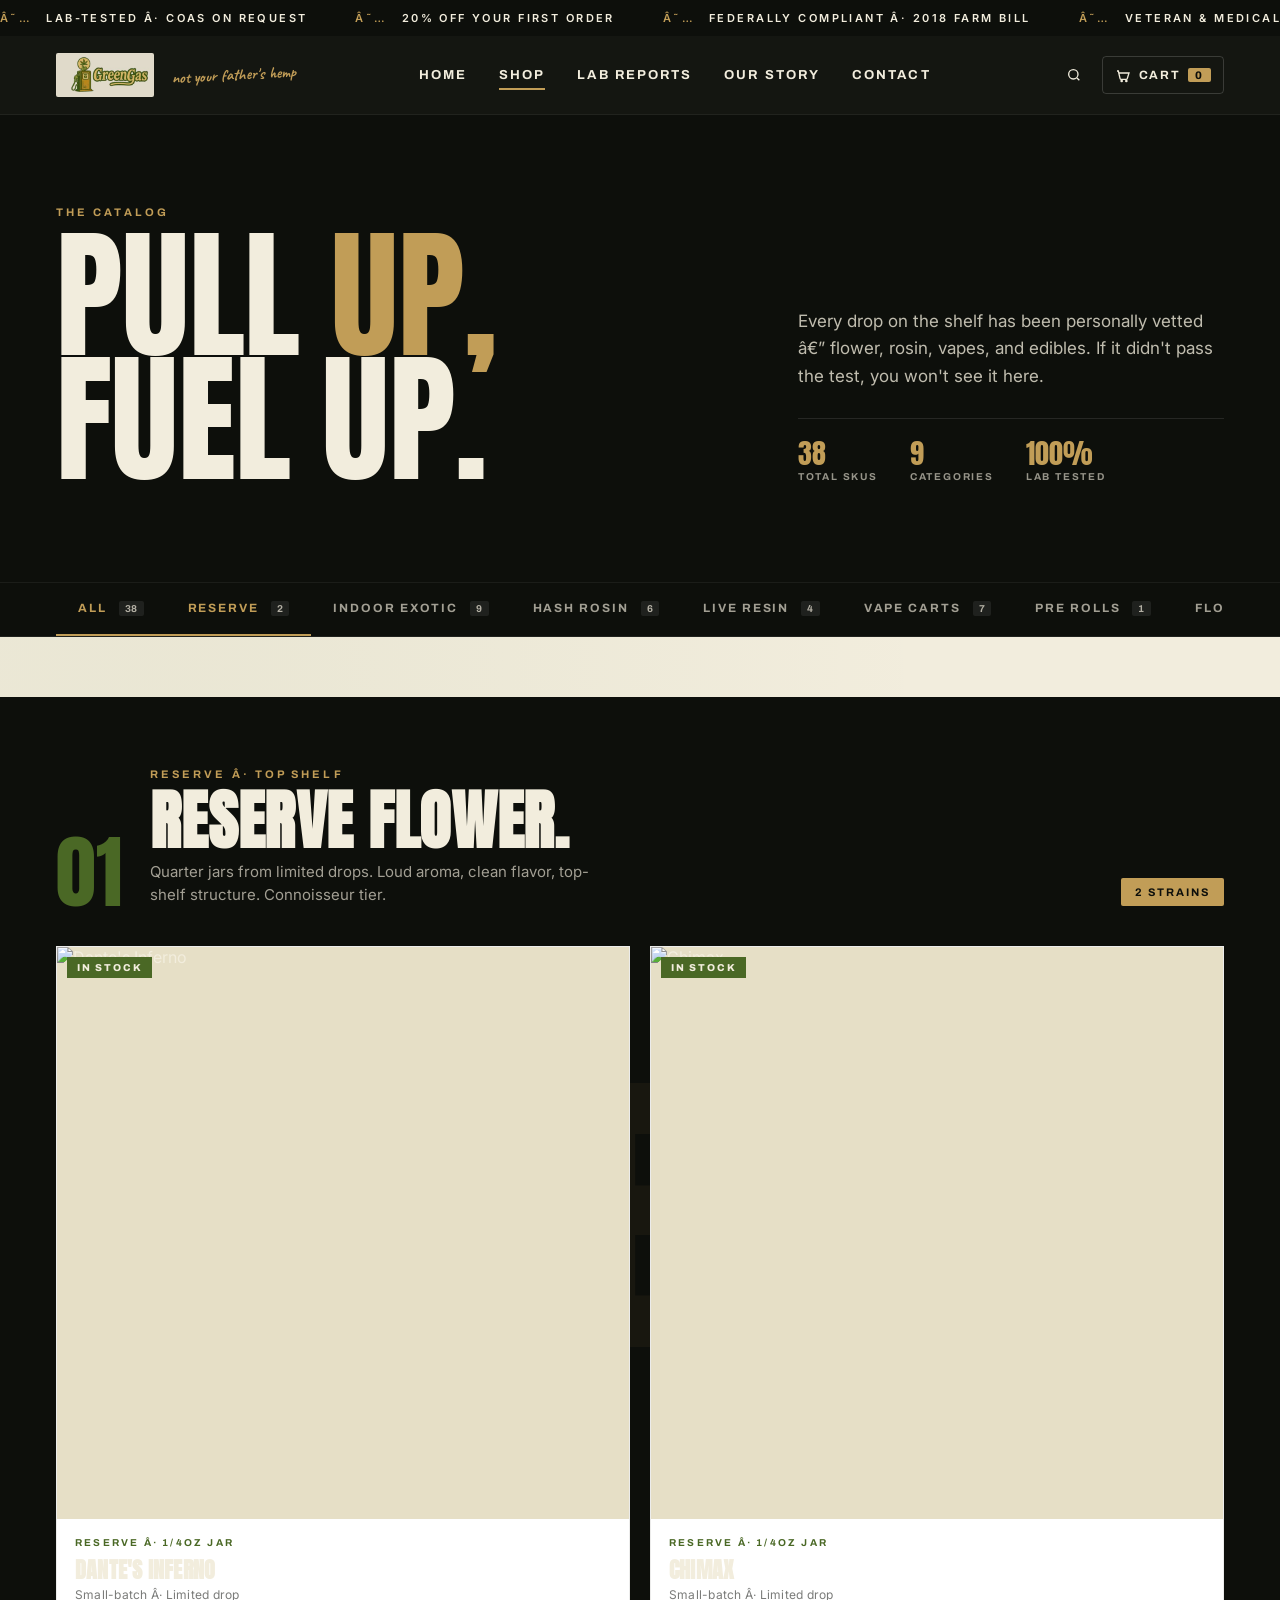
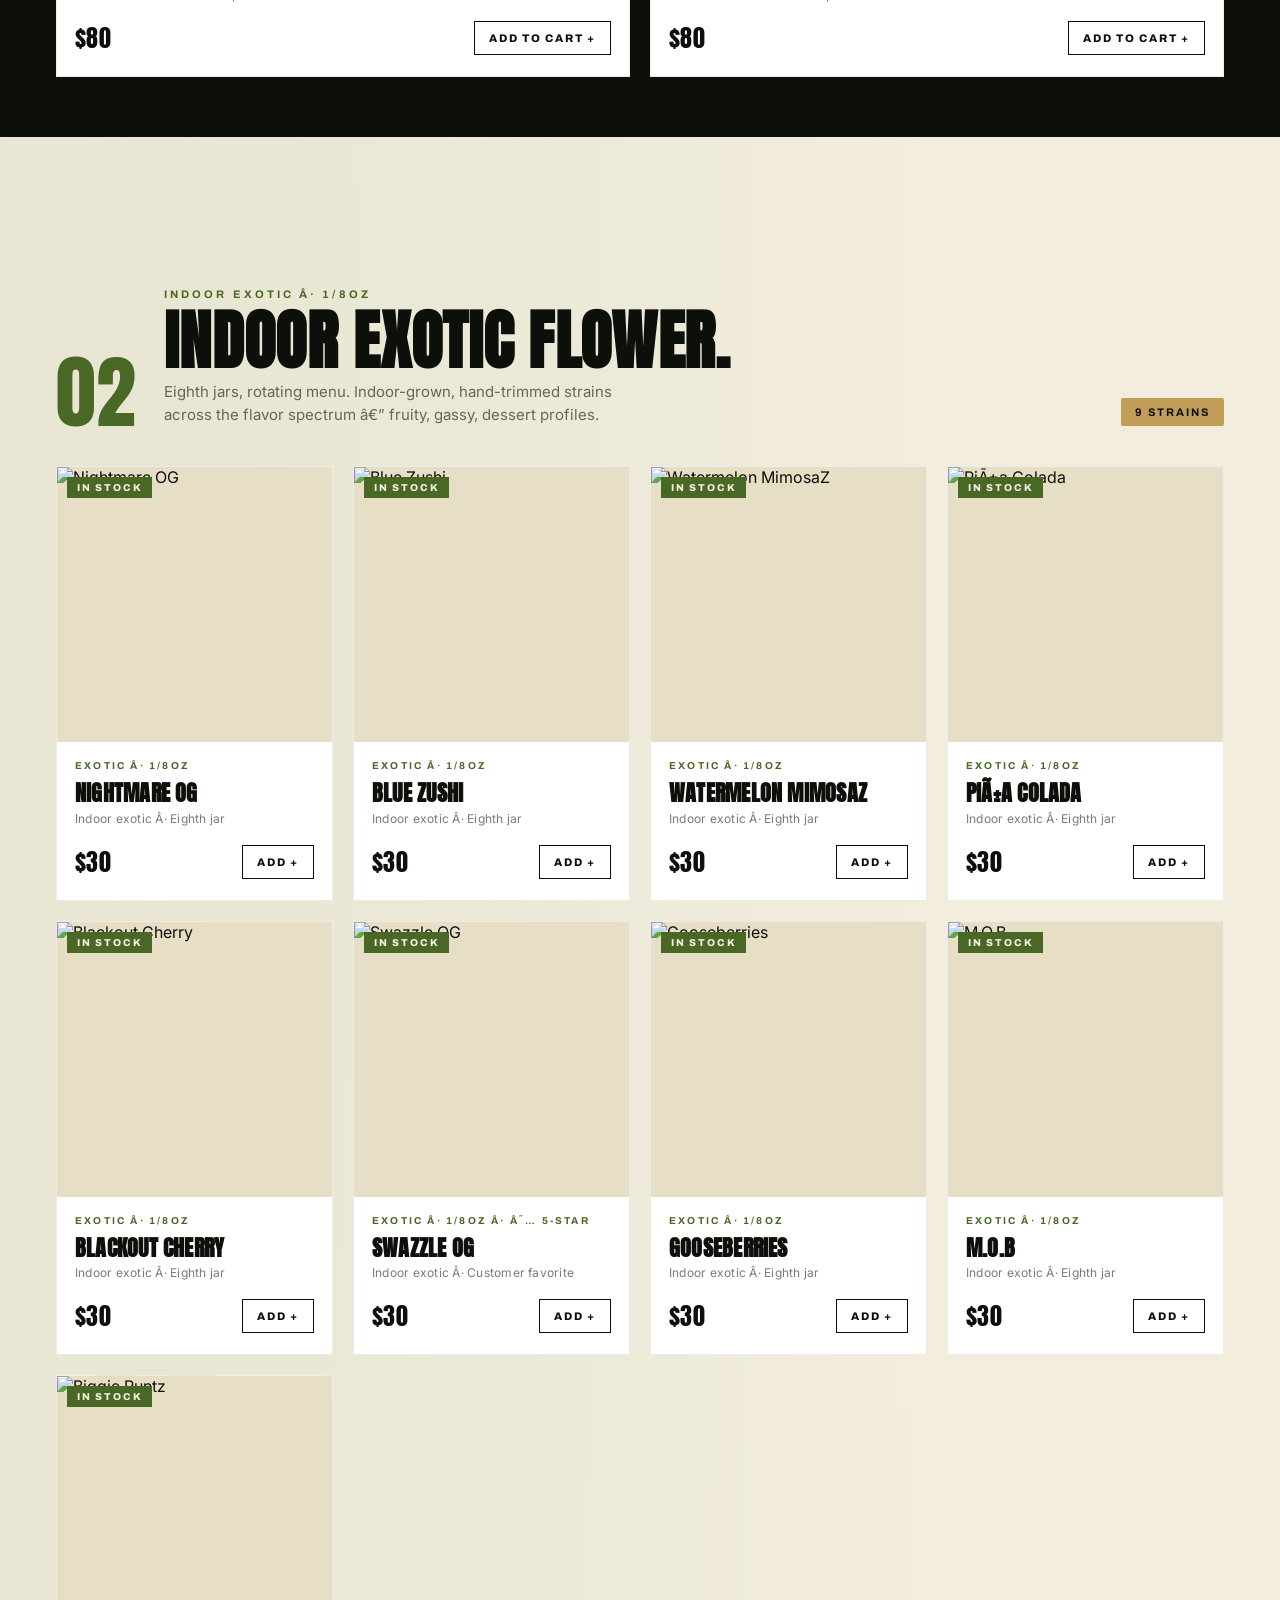
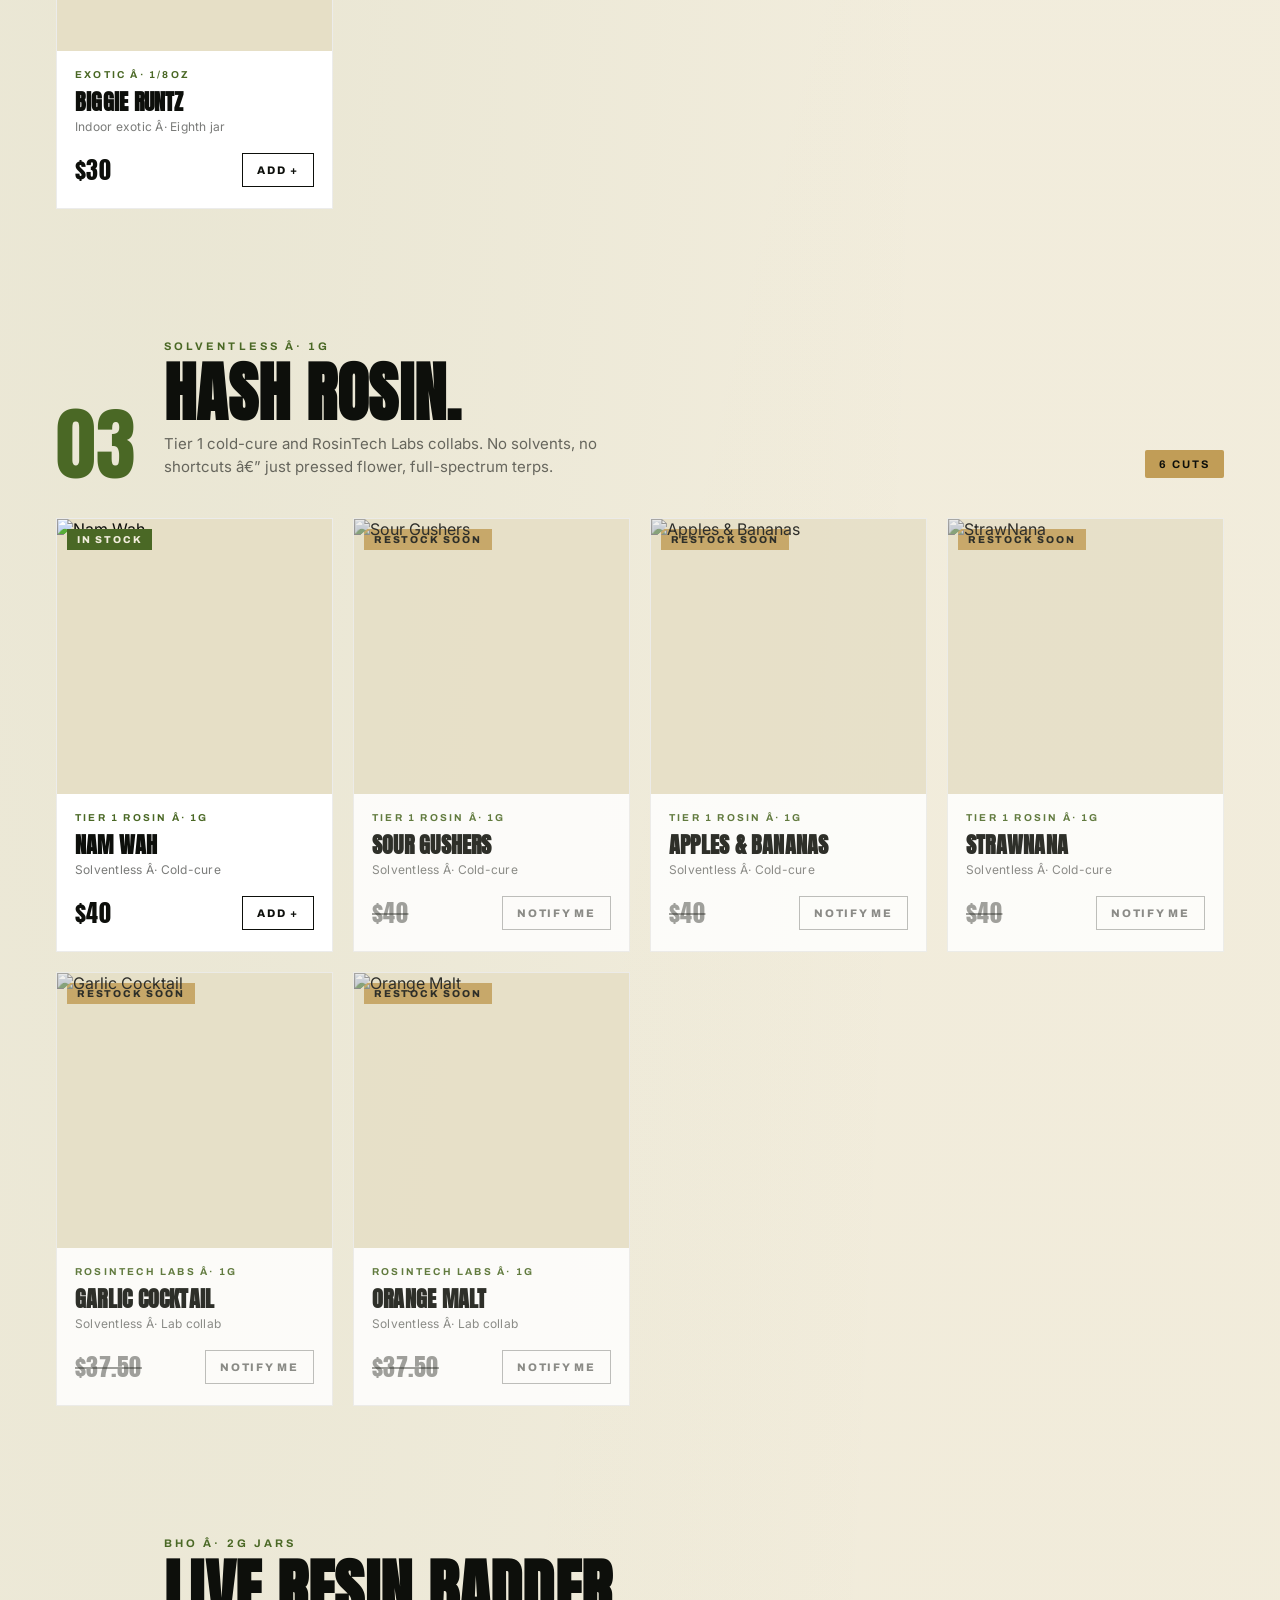
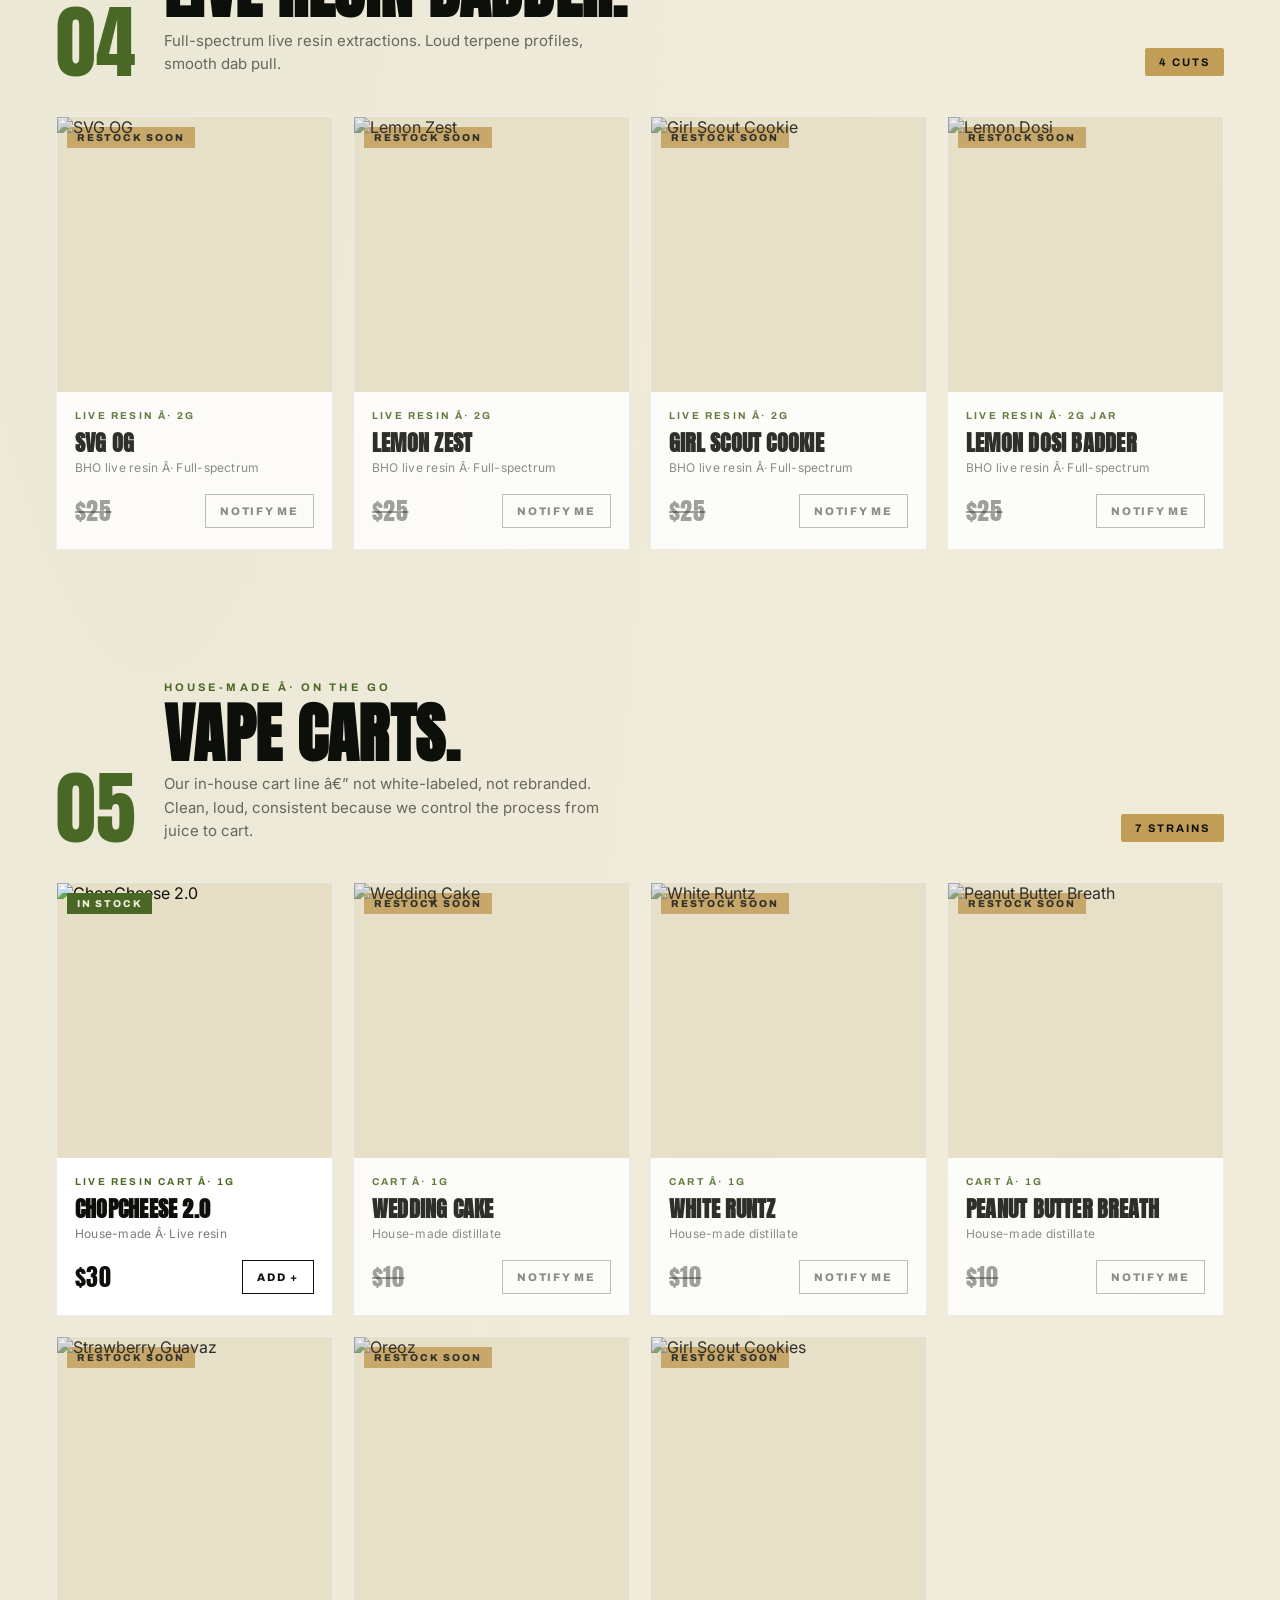
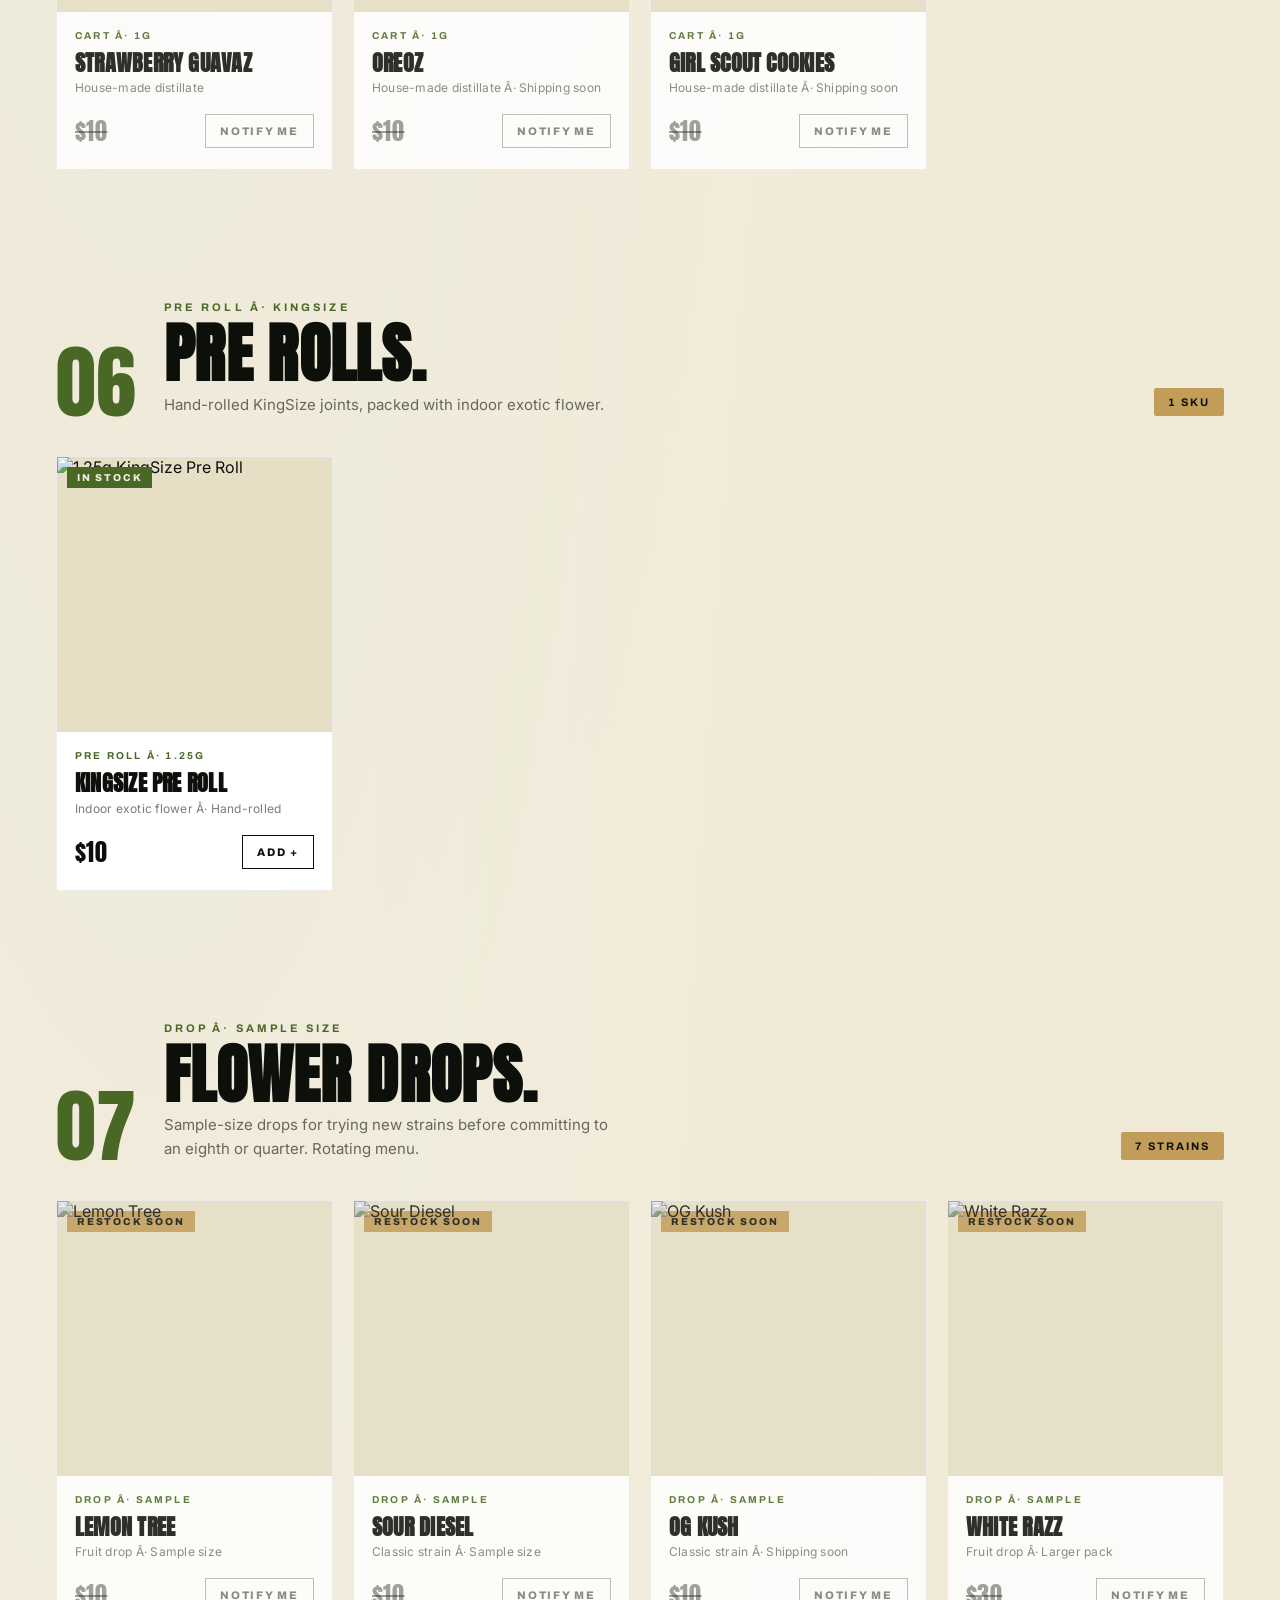
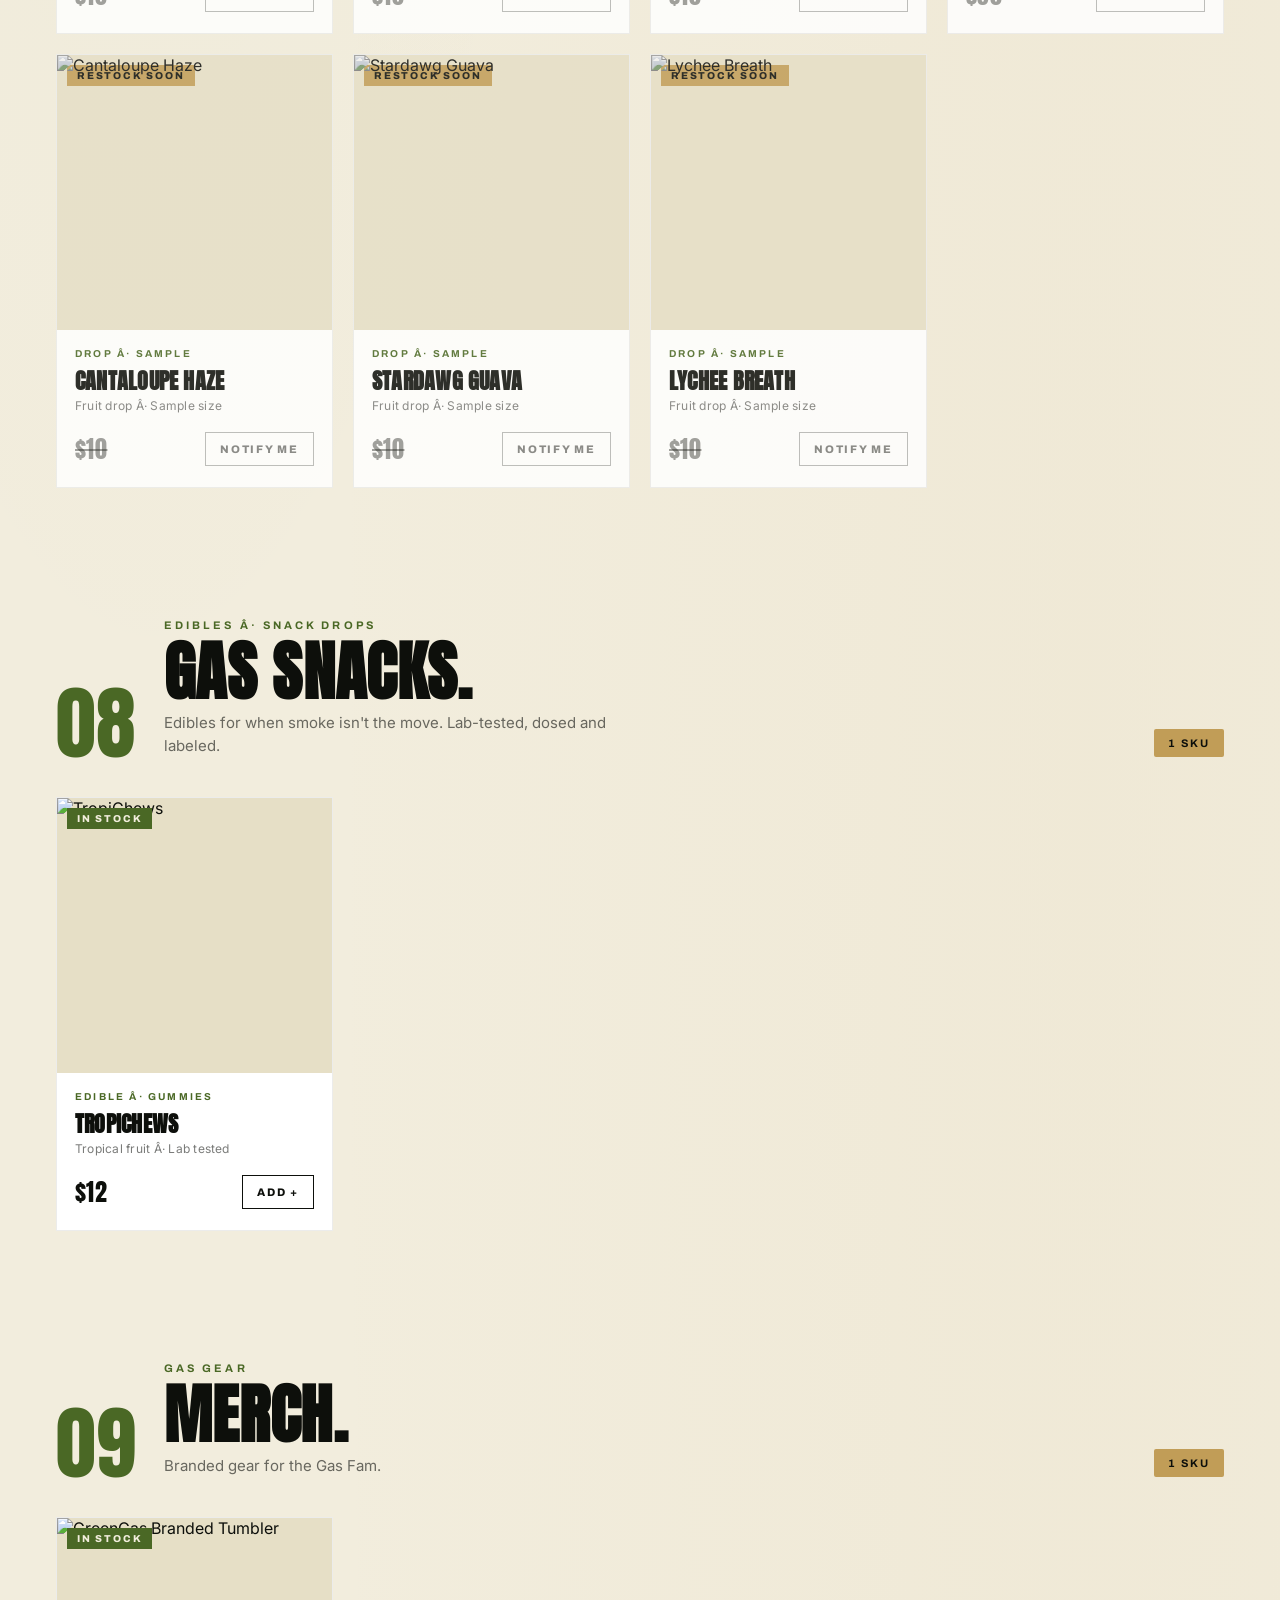
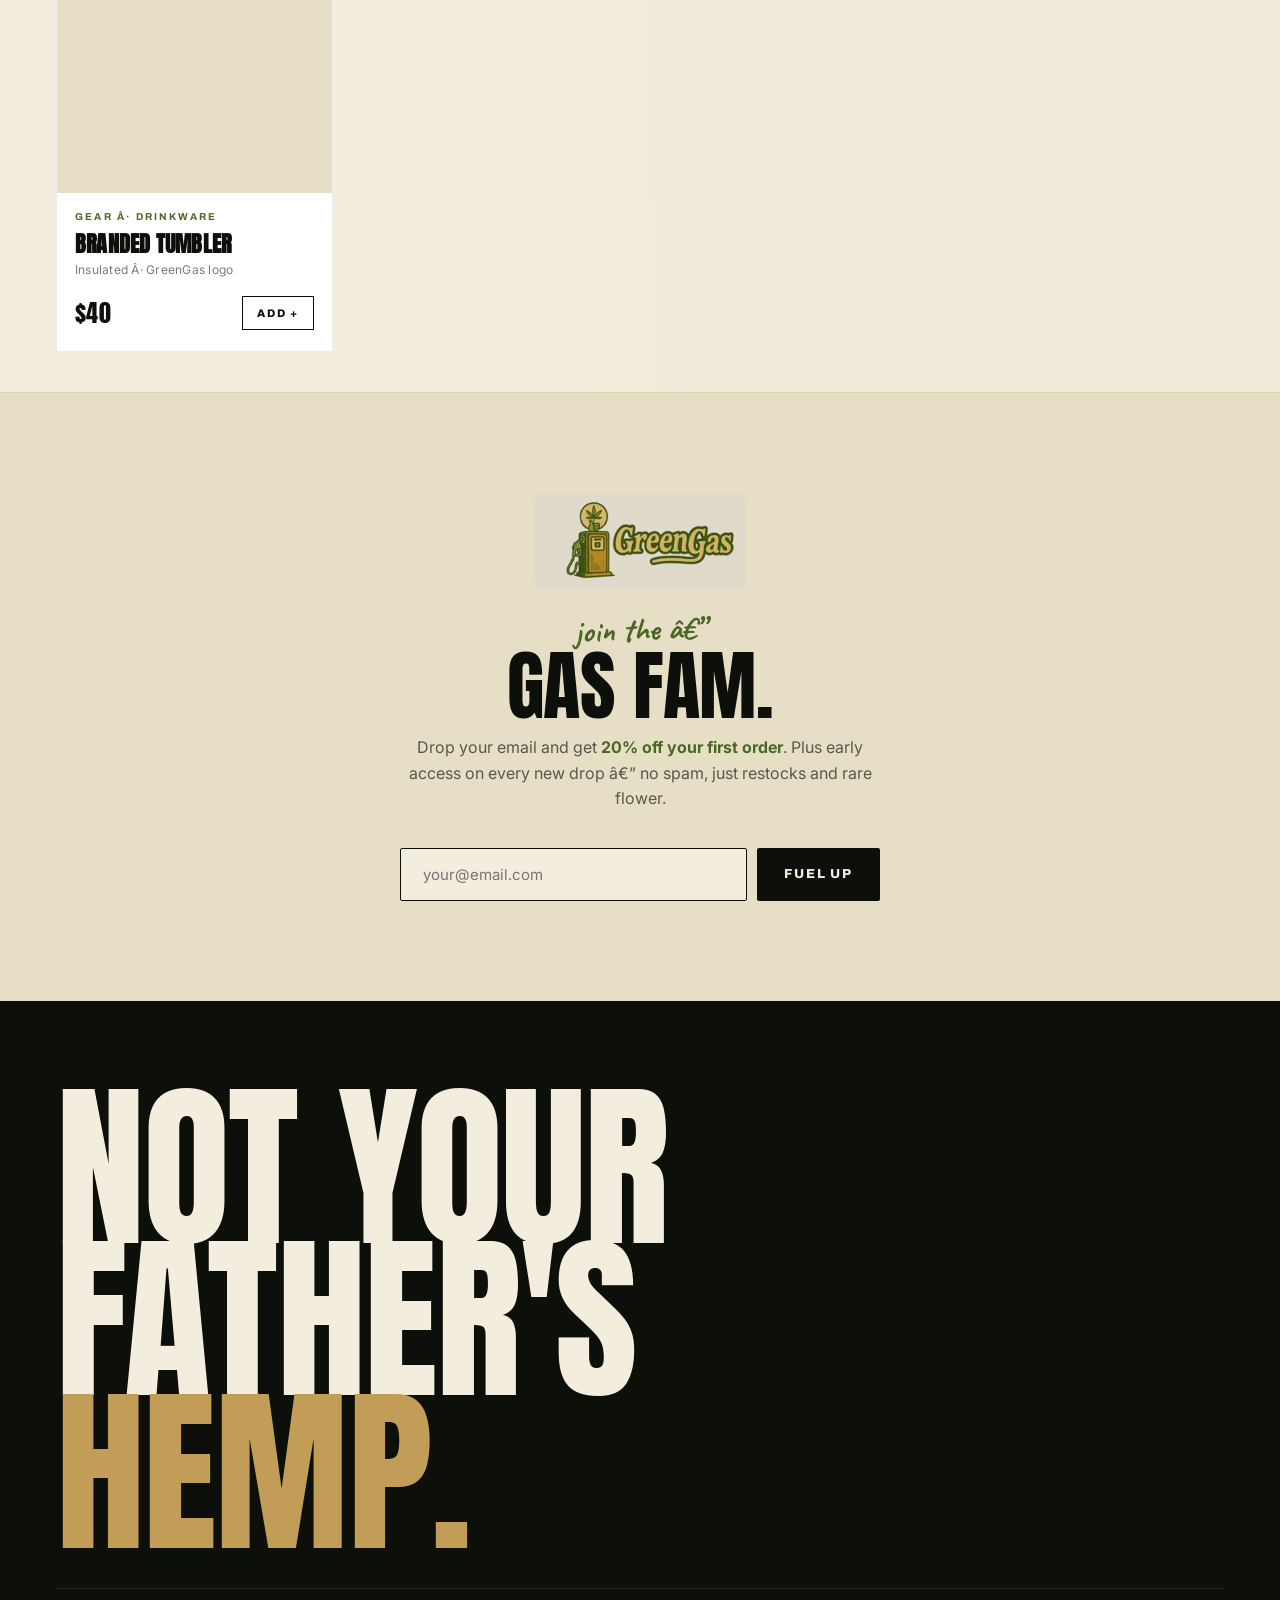
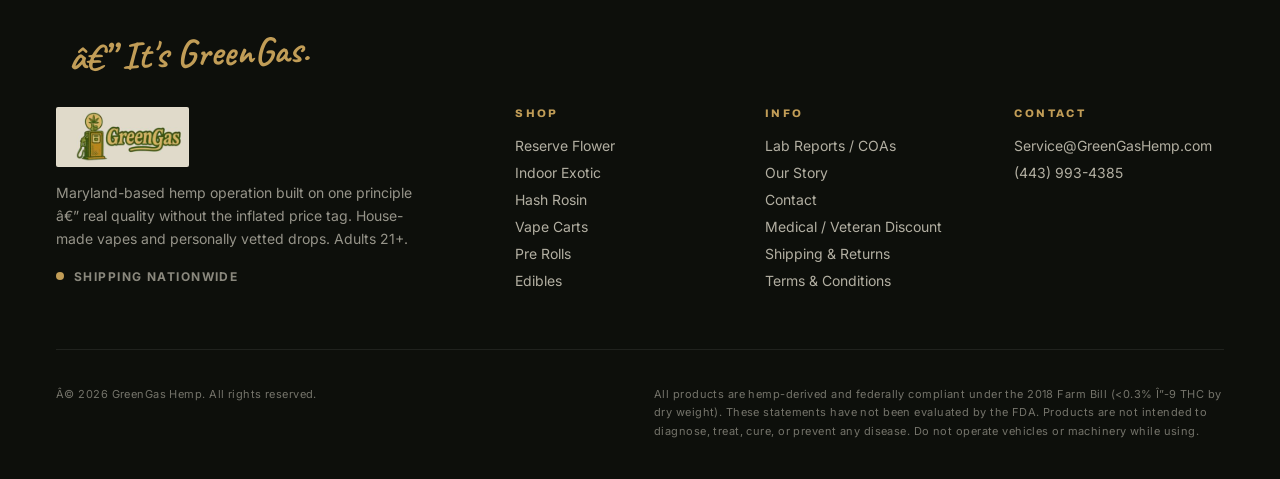
==== commit 0cae216c: "Fix logo not rendering: switch from CSS content: to JS src injection The CSS content: url(data:...) " ====
--- a/shop.html
+++ b/shop.html
@@ -1,10 +1,10 @@
-<!doctype html>
+﻿<!doctype html>
 <html lang="en">
 <head>
 <meta charset="utf-8" />
 <meta name="viewport" content="width=device-width, initial-scale=1" />
-<title>The Catalog — GreenGas Hemp</title>
-<meta name="description" content="Shop the full GreenGas catalog — reserve flower, indoor exotic, hash rosin, live resin, house-made vape carts, pre rolls, edibles. Lab tested. No mids." />
+<title>The Catalog â€” GreenGas Hemp</title>
+<meta name="description" content="Shop the full GreenGas catalog â€” reserve flower, indoor exotic, hash rosin, live resin, house-made vape carts, pre rolls, edibles. Lab tested. No mids." />
 <link rel="icon" type="image/png" href="assets/logo.png" />
 <link rel="preconnect" href="https://fonts.googleapis.com" />
 <link rel="preconnect" href="https://fonts.gstatic.com" crossorigin />
@@ -244,31 +244,27 @@
   .reveal.in { opacity: 1; transform: translateY(0); }
 
   ::selection { background: var(--gold); color: var(--ink); }
-
-  /* Inline logo (base64) — overrides src="assets/logo.png" so preview panel works without file fetching */
-  .logo-img, .logo-stamp img {
-    content: url("[data-uri]");
-  }
+  /* Logo injection moved to JS at end of <body> for cross-browser reliability. */
 </style>
 </head>
 <body>
 
-<!-- AGE GATE (disabled in preview — re-enable for production) -->
+<!-- AGE GATE (disabled in preview â€” re-enable for production) -->
 <div class="age-gate" id="ageGate" style="display:none;"></div>
 
 <!-- PROMO MARQUEE -->
 <div class="promo">
   <div class="promo-track">
-    <span><span class="star">★</span> Lab-tested · COAs on request</span>
-    <span><span class="star">★</span> 20% off your first order</span>
-    <span><span class="star">★</span> Federally compliant · 2018 Farm Bill</span>
-    <span><span class="star">★</span> Veteran &amp; medical discount</span>
-    <span><span class="star">★</span> 21+ only</span>
-    <span><span class="star">★</span> Lab-tested · COAs on request</span>
-    <span><span class="star">★</span> 20% off your first order</span>
-    <span><span class="star">★</span> Federally compliant · 2018 Farm Bill</span>
-    <span><span class="star">★</span> Veteran &amp; medical discount</span>
-    <span><span class="star">★</span> 21+ only</span>
+    <span><span class="star">â˜…</span> Lab-tested Â· COAs on request</span>
+    <span><span class="star">â˜…</span> 20% off your first order</span>
+    <span><span class="star">â˜…</span> Federally compliant Â· 2018 Farm Bill</span>
+    <span><span class="star">â˜…</span> Veteran &amp; medical discount</span>
+    <span><span class="star">â˜…</span> 21+ only</span>
+    <span><span class="star">â˜…</span> Lab-tested Â· COAs on request</span>
+    <span><span class="star">â˜…</span> 20% off your first order</span>
+    <span><span class="star">â˜…</span> Federally compliant Â· 2018 Farm Bill</span>
+    <span><span class="star">â˜…</span> Veteran &amp; medical discount</span>
+    <span><span class="star">â˜…</span> 21+ only</span>
   </div>
 </div>
 
@@ -304,7 +300,7 @@
       <h1 class="anton">Pull <span class="gold">up,</span><br/>fuel up.</h1>
     </div>
     <div class="reveal">
-      <p class="lead">Every drop on the shelf has been personally vetted — flower, rosin, vapes, and edibles. If it didn't pass the test, you won't see it here.</p>
+      <p class="lead">Every drop on the shelf has been personally vetted â€” flower, rosin, vapes, and edibles. If it didn't pass the test, you won't see it here.</p>
       <div class="quickstats">
         <div><div class="n">38</div><div class="l">Total SKUs</div></div>
         <div><div class="n">9</div><div class="l">Categories</div></div>
@@ -338,7 +334,7 @@
     <div class="cat-header reveal">
       <div class="index">01</div>
       <div class="title-wrap">
-        <p class="kicker" style="color:var(--gold);">Reserve · Top shelf</p>
+        <p class="kicker" style="color:var(--gold);">Reserve Â· Top shelf</p>
         <h2 style="color:var(--paper);">Reserve Flower.</h2>
         <p class="blurb" style="color:rgba(242,237,221,0.65);">Quarter jars from limited drops. Loud aroma, clean flavor, top-shelf structure. Connoisseur tier.</p>
       </div>
@@ -351,9 +347,9 @@
           <img src="https://i0.wp.com/greengashemp.me/wp-content/uploads/2026/05/IMG_3537.jpg" alt="Dante's Inferno" loading="lazy" />
         </div>
         <div class="body">
-          <div class="cat">Reserve · 1/4oz Jar</div>
+          <div class="cat">Reserve Â· 1/4oz Jar</div>
           <h4>Dante's Inferno</h4>
-          <p class="strain">Small-batch · Limited drop</p>
+          <p class="strain">Small-batch Â· Limited drop</p>
           <div class="foot"><span class="price">$80</span><span class="add">Add to Cart +</span></div>
         </div>
       </a>
@@ -363,9 +359,9 @@
           <img src="https://i0.wp.com/greengashemp.me/wp-content/uploads/2026/05/IMG_3538.jpg" alt="Chimax" loading="lazy" />
         </div>
         <div class="body">
-          <div class="cat">Reserve · 1/4oz Jar</div>
+          <div class="cat">Reserve Â· 1/4oz Jar</div>
           <h4>Chimax</h4>
-          <p class="strain">Small-batch · Limited drop</p>
+          <p class="strain">Small-batch Â· Limited drop</p>
           <div class="foot"><span class="price">$80</span><span class="add">Add to Cart +</span></div>
         </div>
       </a>
@@ -379,48 +375,48 @@
     <div class="cat-header reveal">
       <div class="index">02</div>
       <div class="title-wrap">
-        <p class="kicker">Indoor Exotic · 1/8oz</p>
+        <p class="kicker">Indoor Exotic Â· 1/8oz</p>
         <h2>Indoor Exotic Flower.</h2>
-        <p class="blurb">Eighth jars, rotating menu. Indoor-grown, hand-trimmed strains across the flavor spectrum — fruity, gassy, dessert profiles.</p>
+        <p class="blurb">Eighth jars, rotating menu. Indoor-grown, hand-trimmed strains across the flavor spectrum â€” fruity, gassy, dessert profiles.</p>
       </div>
       <span class="count-tag">9 strains</span>
     </div>
     <div class="product-grid">
       <a href="product.html" class="pcard">
         <div class="ph"><span class="stock">In Stock</span><img src="https://i0.wp.com/greengashemp.me/wp-content/uploads/2026/05/IMG_3541.jpg" alt="Nightmare OG" loading="lazy" /></div>
-        <div class="body"><div class="cat">Exotic · 1/8oz</div><h4>Nightmare OG</h4><p class="strain">Indoor exotic · Eighth jar</p><div class="foot"><span class="price">$30</span><span class="add">Add +</span></div></div>
+        <div class="body"><div class="cat">Exotic Â· 1/8oz</div><h4>Nightmare OG</h4><p class="strain">Indoor exotic Â· Eighth jar</p><div class="foot"><span class="price">$30</span><span class="add">Add +</span></div></div>
       </a>
       <a href="product.html" class="pcard">
         <div class="ph"><span class="stock">In Stock</span><img src="https://i0.wp.com/greengashemp.me/wp-content/uploads/2026/05/IMG_3539.jpg" alt="Blue Zushi" loading="lazy" /></div>
-        <div class="body"><div class="cat">Exotic · 1/8oz</div><h4>Blue Zushi</h4><p class="strain">Indoor exotic · Eighth jar</p><div class="foot"><span class="price">$30</span><span class="add">Add +</span></div></div>
+        <div class="body"><div class="cat">Exotic Â· 1/8oz</div><h4>Blue Zushi</h4><p class="strain">Indoor exotic Â· Eighth jar</p><div class="foot"><span class="price">$30</span><span class="add">Add +</span></div></div>
       </a>
       <a href="product.html" class="pcard">
         <div class="ph"><span class="stock">In Stock</span><img src="https://i0.wp.com/greengashemp.me/wp-content/uploads/2026/05/IMG_3540.jpg" alt="Watermelon MimosaZ" loading="lazy" /></div>
-        <div class="body"><div class="cat">Exotic · 1/8oz</div><h4>Watermelon MimosaZ</h4><p class="strain">Indoor exotic · Eighth jar</p><div class="foot"><span class="price">$30</span><span class="add">Add +</span></div></div>
-      </a>
-      <a href="product.html" class="pcard">
-        <div class="ph"><span class="stock">In Stock</span><img src="https://i0.wp.com/greengashemp.me/wp-content/uploads/2026/05/Screenshot-2026-05-03-at-9.36.19-PM.png" alt="Piña Colada" loading="lazy" /></div>
-        <div class="body"><div class="cat">Exotic · 1/8oz</div><h4>Piña Colada</h4><p class="strain">Indoor exotic · Eighth jar</p><div class="foot"><span class="price">$30</span><span class="add">Add +</span></div></div>
+        <div class="body"><div class="cat">Exotic Â· 1/8oz</div><h4>Watermelon MimosaZ</h4><p class="strain">Indoor exotic Â· Eighth jar</p><div class="foot"><span class="price">$30</span><span class="add">Add +</span></div></div>
+      </a>
+      <a href="product.html" class="pcard">
+        <div class="ph"><span class="stock">In Stock</span><img src="https://i0.wp.com/greengashemp.me/wp-content/uploads/2026/05/Screenshot-2026-05-03-at-9.36.19-PM.png" alt="PiÃ±a Colada" loading="lazy" /></div>
+        <div class="body"><div class="cat">Exotic Â· 1/8oz</div><h4>PiÃ±a Colada</h4><p class="strain">Indoor exotic Â· Eighth jar</p><div class="foot"><span class="price">$30</span><span class="add">Add +</span></div></div>
       </a>
       <a href="product.html" class="pcard">
         <div class="ph"><span class="stock">In Stock</span><img src="https://i0.wp.com/greengashemp.me/wp-content/uploads/2026/05/Screenshot-2026-05-03-at-9.35.57-PM.png" alt="Blackout Cherry" loading="lazy" /></div>
-        <div class="body"><div class="cat">Exotic · 1/8oz</div><h4>Blackout Cherry</h4><p class="strain">Indoor exotic · Eighth jar</p><div class="foot"><span class="price">$30</span><span class="add">Add +</span></div></div>
+        <div class="body"><div class="cat">Exotic Â· 1/8oz</div><h4>Blackout Cherry</h4><p class="strain">Indoor exotic Â· Eighth jar</p><div class="foot"><span class="price">$30</span><span class="add">Add +</span></div></div>
       </a>
       <a href="product.html" class="pcard">
         <div class="ph"><span class="stock">In Stock</span><img src="https://i0.wp.com/greengashemp.me/wp-content/uploads/2026/04/IMG_3299.jpg" alt="Swazzle OG" loading="lazy" /></div>
-        <div class="body"><div class="cat">Exotic · 1/8oz · ★ 5-star</div><h4>Swazzle OG</h4><p class="strain">Indoor exotic · Customer favorite</p><div class="foot"><span class="price">$30</span><span class="add">Add +</span></div></div>
+        <div class="body"><div class="cat">Exotic Â· 1/8oz Â· â˜… 5-star</div><h4>Swazzle OG</h4><p class="strain">Indoor exotic Â· Customer favorite</p><div class="foot"><span class="price">$30</span><span class="add">Add +</span></div></div>
       </a>
       <a href="product.html" class="pcard">
         <div class="ph"><span class="stock">In Stock</span><img src="https://i0.wp.com/greengashemp.me/wp-content/uploads/2026/04/IMG_3298.jpg" alt="Gooseberries" loading="lazy" /></div>
-        <div class="body"><div class="cat">Exotic · 1/8oz</div><h4>Gooseberries</h4><p class="strain">Indoor exotic · Eighth jar</p><div class="foot"><span class="price">$30</span><span class="add">Add +</span></div></div>
+        <div class="body"><div class="cat">Exotic Â· 1/8oz</div><h4>Gooseberries</h4><p class="strain">Indoor exotic Â· Eighth jar</p><div class="foot"><span class="price">$30</span><span class="add">Add +</span></div></div>
       </a>
       <a href="product.html" class="pcard">
         <div class="ph"><span class="stock">In Stock</span><img src="https://i0.wp.com/greengashemp.me/wp-content/uploads/2026/04/Screenshot-2026-04-14-at-10.58.52-PM.png" alt="M.O.B" loading="lazy" /></div>
-        <div class="body"><div class="cat">Exotic · 1/8oz</div><h4>M.O.B</h4><p class="strain">Indoor exotic · Eighth jar</p><div class="foot"><span class="price">$30</span><span class="add">Add +</span></div></div>
+        <div class="body"><div class="cat">Exotic Â· 1/8oz</div><h4>M.O.B</h4><p class="strain">Indoor exotic Â· Eighth jar</p><div class="foot"><span class="price">$30</span><span class="add">Add +</span></div></div>
       </a>
       <a href="product.html" class="pcard">
         <div class="ph"><span class="stock">In Stock</span><img src="https://i0.wp.com/greengashemp.me/wp-content/uploads/2026/04/Screenshot-2026-04-14-at-10.58.24-PM.png" alt="Biggie Runtz" loading="lazy" /></div>
-        <div class="body"><div class="cat">Exotic · 1/8oz</div><h4>Biggie Runtz</h4><p class="strain">Indoor exotic · Eighth jar</p><div class="foot"><span class="price">$30</span><span class="add">Add +</span></div></div>
+        <div class="body"><div class="cat">Exotic Â· 1/8oz</div><h4>Biggie Runtz</h4><p class="strain">Indoor exotic Â· Eighth jar</p><div class="foot"><span class="price">$30</span><span class="add">Add +</span></div></div>
       </a>
     </div>
   </div>
@@ -432,36 +428,36 @@
     <div class="cat-header reveal">
       <div class="index">03</div>
       <div class="title-wrap">
-        <p class="kicker">Solventless · 1g</p>
+        <p class="kicker">Solventless Â· 1g</p>
         <h2>Hash Rosin.</h2>
-        <p class="blurb">Tier 1 cold-cure and RosinTech Labs collabs. No solvents, no shortcuts — just pressed flower, full-spectrum terps.</p>
+        <p class="blurb">Tier 1 cold-cure and RosinTech Labs collabs. No solvents, no shortcuts â€” just pressed flower, full-spectrum terps.</p>
       </div>
       <span class="count-tag">6 cuts</span>
     </div>
     <div class="product-grid">
       <a href="product.html" class="pcard">
         <div class="ph"><span class="stock">In Stock</span><img src="https://i0.wp.com/greengashemp.me/wp-content/uploads/2026/04/Screenshot-2026-04-21-at-10.46.02-PM.png" alt="Nam Wah" loading="lazy" /></div>
-        <div class="body"><div class="cat">Tier 1 Rosin · 1g</div><h4>Nam Wah</h4><p class="strain">Solventless · Cold-cure</p><div class="foot"><span class="price">$40</span><span class="add">Add +</span></div></div>
+        <div class="body"><div class="cat">Tier 1 Rosin Â· 1g</div><h4>Nam Wah</h4><p class="strain">Solventless Â· Cold-cure</p><div class="foot"><span class="price">$40</span><span class="add">Add +</span></div></div>
       </a>
       <a href="product.html" class="pcard sold-out notify">
         <div class="ph"><span class="stock">Restock Soon</span><img src="https://i0.wp.com/greengashemp.me/wp-content/uploads/2026/04/Screenshot-2026-04-21-at-10.45.44-PM.png" alt="Sour Gushers" loading="lazy" /></div>
-        <div class="body"><div class="cat">Tier 1 Rosin · 1g</div><h4>Sour Gushers</h4><p class="strain">Solventless · Cold-cure</p><div class="foot"><span class="price">$40</span><span class="add">Notify Me</span></div></div>
+        <div class="body"><div class="cat">Tier 1 Rosin Â· 1g</div><h4>Sour Gushers</h4><p class="strain">Solventless Â· Cold-cure</p><div class="foot"><span class="price">$40</span><span class="add">Notify Me</span></div></div>
       </a>
       <a href="product.html" class="pcard sold-out notify">
         <div class="ph"><span class="stock">Restock Soon</span><img src="https://i0.wp.com/greengashemp.me/wp-content/uploads/2026/04/5D60020F-77EE-4A1A-AB59-6BE0153FEA51.jpg" alt="Apples & Bananas" loading="lazy" /></div>
-        <div class="body"><div class="cat">Tier 1 Rosin · 1g</div><h4>Apples &amp; Bananas</h4><p class="strain">Solventless · Cold-cure</p><div class="foot"><span class="price">$40</span><span class="add">Notify Me</span></div></div>
+        <div class="body"><div class="cat">Tier 1 Rosin Â· 1g</div><h4>Apples &amp; Bananas</h4><p class="strain">Solventless Â· Cold-cure</p><div class="foot"><span class="price">$40</span><span class="add">Notify Me</span></div></div>
       </a>
       <a href="product.html" class="pcard sold-out notify">
         <div class="ph"><span class="stock">Restock Soon</span><img src="https://i0.wp.com/greengashemp.me/wp-content/uploads/2026/04/Screenshot-2026-04-21-at-10.46.16-PM.png" alt="StrawNana" loading="lazy" /></div>
-        <div class="body"><div class="cat">Tier 1 Rosin · 1g</div><h4>StrawNana</h4><p class="strain">Solventless · Cold-cure</p><div class="foot"><span class="price">$40</span><span class="add">Notify Me</span></div></div>
+        <div class="body"><div class="cat">Tier 1 Rosin Â· 1g</div><h4>StrawNana</h4><p class="strain">Solventless Â· Cold-cure</p><div class="foot"><span class="price">$40</span><span class="add">Notify Me</span></div></div>
       </a>
       <a href="product.html" class="pcard sold-out notify">
         <div class="ph"><span class="stock">Restock Soon</span><img src="https://i0.wp.com/greengashemp.me/wp-content/uploads/2026/03/9A745F5D-1D1F-421C-A222-45F063753658.jpeg" alt="Garlic Cocktail" loading="lazy" /></div>
-        <div class="body"><div class="cat">RosinTech Labs · 1g</div><h4>Garlic Cocktail</h4><p class="strain">Solventless · Lab collab</p><div class="foot"><span class="price">$37.50</span><span class="add">Notify Me</span></div></div>
+        <div class="body"><div class="cat">RosinTech Labs Â· 1g</div><h4>Garlic Cocktail</h4><p class="strain">Solventless Â· Lab collab</p><div class="foot"><span class="price">$37.50</span><span class="add">Notify Me</span></div></div>
       </a>
       <a href="product.html" class="pcard sold-out notify">
         <div class="ph"><span class="stock">Restock Soon</span><img src="https://i0.wp.com/greengashemp.me/wp-content/uploads/2026/03/809DD3D3-4688-4E71-8C88-FFB2AA144CA9.jpeg" alt="Orange Malt" loading="lazy" /></div>
-        <div class="body"><div class="cat">RosinTech Labs · 1g</div><h4>Orange Malt</h4><p class="strain">Solventless · Lab collab</p><div class="foot"><span class="price">$37.50</span><span class="add">Notify Me</span></div></div>
+        <div class="body"><div class="cat">RosinTech Labs Â· 1g</div><h4>Orange Malt</h4><p class="strain">Solventless Â· Lab collab</p><div class="foot"><span class="price">$37.50</span><span class="add">Notify Me</span></div></div>
       </a>
     </div>
   </div>
@@ -473,7 +469,7 @@
     <div class="cat-header reveal">
       <div class="index">04</div>
       <div class="title-wrap">
-        <p class="kicker">BHO · 2g jars</p>
+        <p class="kicker">BHO Â· 2g jars</p>
         <h2>Live Resin Badder.</h2>
         <p class="blurb">Full-spectrum live resin extractions. Loud terpene profiles, smooth dab pull.</p>
       </div>
@@ -482,19 +478,19 @@
     <div class="product-grid">
       <a href="product.html" class="pcard sold-out notify">
         <div class="ph"><span class="stock">Restock Soon</span><img src="https://i0.wp.com/greengashemp.me/wp-content/uploads/2026/05/Screenshot-2026-05-03-at-9.36.35-PM.png" alt="SVG OG" loading="lazy" /></div>
-        <div class="body"><div class="cat">Live Resin · 2g</div><h4>SVG OG</h4><p class="strain">BHO live resin · Full-spectrum</p><div class="foot"><span class="price">$25</span><span class="add">Notify Me</span></div></div>
+        <div class="body"><div class="cat">Live Resin Â· 2g</div><h4>SVG OG</h4><p class="strain">BHO live resin Â· Full-spectrum</p><div class="foot"><span class="price">$25</span><span class="add">Notify Me</span></div></div>
       </a>
       <a href="product.html" class="pcard sold-out notify">
         <div class="ph"><span class="stock">Restock Soon</span><img src="https://i0.wp.com/greengashemp.me/wp-content/uploads/2026/05/Screenshot-2026-05-03-at-9.36.47-PM.png" alt="Lemon Zest" loading="lazy" /></div>
-        <div class="body"><div class="cat">Live Resin · 2g</div><h4>Lemon Zest</h4><p class="strain">BHO live resin · Full-spectrum</p><div class="foot"><span class="price">$25</span><span class="add">Notify Me</span></div></div>
+        <div class="body"><div class="cat">Live Resin Â· 2g</div><h4>Lemon Zest</h4><p class="strain">BHO live resin Â· Full-spectrum</p><div class="foot"><span class="price">$25</span><span class="add">Notify Me</span></div></div>
       </a>
       <a href="product.html" class="pcard sold-out notify">
         <div class="ph"><span class="stock">Restock Soon</span><img src="https://i0.wp.com/greengashemp.me/wp-content/uploads/2026/04/IMG_3256-rotated.jpeg" alt="Girl Scout Cookie" loading="lazy" /></div>
-        <div class="body"><div class="cat">Live Resin · 2g</div><h4>Girl Scout Cookie</h4><p class="strain">BHO live resin · Full-spectrum</p><div class="foot"><span class="price">$25</span><span class="add">Notify Me</span></div></div>
+        <div class="body"><div class="cat">Live Resin Â· 2g</div><h4>Girl Scout Cookie</h4><p class="strain">BHO live resin Â· Full-spectrum</p><div class="foot"><span class="price">$25</span><span class="add">Notify Me</span></div></div>
       </a>
       <a href="product.html" class="pcard sold-out notify">
         <div class="ph"><span class="stock">Restock Soon</span><img src="https://i0.wp.com/greengashemp.me/wp-content/uploads/2026/03/IMG_2647.jpg" alt="Lemon Dosi" loading="lazy" /></div>
-        <div class="body"><div class="cat">Live Resin · 2g Jar</div><h4>Lemon Dosi Badder</h4><p class="strain">BHO live resin · Full-spectrum</p><div class="foot"><span class="price">$25</span><span class="add">Notify Me</span></div></div>
+        <div class="body"><div class="cat">Live Resin Â· 2g Jar</div><h4>Lemon Dosi Badder</h4><p class="strain">BHO live resin Â· Full-spectrum</p><div class="foot"><span class="price">$25</span><span class="add">Notify Me</span></div></div>
       </a>
     </div>
   </div>
@@ -506,40 +502,40 @@
     <div class="cat-header reveal">
       <div class="index">05</div>
       <div class="title-wrap">
-        <p class="kicker">House-made · On the Go</p>
+        <p class="kicker">House-made Â· On the Go</p>
         <h2>Vape Carts.</h2>
-        <p class="blurb">Our in-house cart line — not white-labeled, not rebranded. Clean, loud, consistent because we control the process from juice to cart.</p>
+        <p class="blurb">Our in-house cart line â€” not white-labeled, not rebranded. Clean, loud, consistent because we control the process from juice to cart.</p>
       </div>
       <span class="count-tag">7 strains</span>
     </div>
     <div class="product-grid">
       <a href="product.html" class="pcard">
         <div class="ph"><span class="stock">In Stock</span><img src="https://i0.wp.com/greengashemp.me/wp-content/uploads/2026/03/F0644251-ED1E-4D0B-9B22-32A41DD3B785-e1778110795700.jpg" alt="ChopCheese 2.0" loading="lazy" /></div>
-        <div class="body"><div class="cat">Live Resin Cart · 1g</div><h4>ChopCheese 2.0</h4><p class="strain">House-made · Live resin</p><div class="foot"><span class="price">$30</span><span class="add">Add +</span></div></div>
+        <div class="body"><div class="cat">Live Resin Cart Â· 1g</div><h4>ChopCheese 2.0</h4><p class="strain">House-made Â· Live resin</p><div class="foot"><span class="price">$30</span><span class="add">Add +</span></div></div>
       </a>
       <a href="product.html" class="pcard sold-out notify">
         <div class="ph"><span class="stock">Restock Soon</span><img src="https://i0.wp.com/greengashemp.me/wp-content/uploads/2025/09/Media.webp" alt="Wedding Cake" loading="lazy" /></div>
-        <div class="body"><div class="cat">Cart · 1g</div><h4>Wedding Cake</h4><p class="strain">House-made distillate</p><div class="foot"><span class="price">$10</span><span class="add">Notify Me</span></div></div>
+        <div class="body"><div class="cat">Cart Â· 1g</div><h4>Wedding Cake</h4><p class="strain">House-made distillate</p><div class="foot"><span class="price">$10</span><span class="add">Notify Me</span></div></div>
       </a>
       <a href="product.html" class="pcard sold-out notify">
         <div class="ph"><span class="stock">Restock Soon</span><img src="https://i0.wp.com/greengashemp.me/wp-content/uploads/2025/09/Media.webp" alt="White Runtz" loading="lazy" /></div>
-        <div class="body"><div class="cat">Cart · 1g</div><h4>White Runtz</h4><p class="strain">House-made distillate</p><div class="foot"><span class="price">$10</span><span class="add">Notify Me</span></div></div>
+        <div class="body"><div class="cat">Cart Â· 1g</div><h4>White Runtz</h4><p class="strain">House-made distillate</p><div class="foot"><span class="price">$10</span><span class="add">Notify Me</span></div></div>
       </a>
       <a href="product.html" class="pcard sold-out notify">
         <div class="ph"><span class="stock">Restock Soon</span><img src="https://i0.wp.com/greengashemp.me/wp-content/uploads/2025/09/Media.webp" alt="Peanut Butter Breath" loading="lazy" /></div>
-        <div class="body"><div class="cat">Cart · 1g</div><h4>Peanut Butter Breath</h4><p class="strain">House-made distillate</p><div class="foot"><span class="price">$10</span><span class="add">Notify Me</span></div></div>
+        <div class="body"><div class="cat">Cart Â· 1g</div><h4>Peanut Butter Breath</h4><p class="strain">House-made distillate</p><div class="foot"><span class="price">$10</span><span class="add">Notify Me</span></div></div>
       </a>
       <a href="product.html" class="pcard sold-out notify">
         <div class="ph"><span class="stock">Restock Soon</span><img src="https://i0.wp.com/greengashemp.me/wp-content/uploads/2025/09/Media.webp" alt="Strawberry Guavaz" loading="lazy" /></div>
-        <div class="body"><div class="cat">Cart · 1g</div><h4>Strawberry Guavaz</h4><p class="strain">House-made distillate</p><div class="foot"><span class="price">$10</span><span class="add">Notify Me</span></div></div>
+        <div class="body"><div class="cat">Cart Â· 1g</div><h4>Strawberry Guavaz</h4><p class="strain">House-made distillate</p><div class="foot"><span class="price">$10</span><span class="add">Notify Me</span></div></div>
       </a>
       <a href="product.html" class="pcard sold-out notify">
         <div class="ph"><span class="stock">Restock Soon</span><img src="https://i0.wp.com/greengashemp.me/wp-content/uploads/2025/09/Media.webp" alt="Oreoz" loading="lazy" /></div>
-        <div class="body"><div class="cat">Cart · 1g</div><h4>Oreoz</h4><p class="strain">House-made distillate · Shipping soon</p><div class="foot"><span class="price">$10</span><span class="add">Notify Me</span></div></div>
+        <div class="body"><div class="cat">Cart Â· 1g</div><h4>Oreoz</h4><p class="strain">House-made distillate Â· Shipping soon</p><div class="foot"><span class="price">$10</span><span class="add">Notify Me</span></div></div>
       </a>
       <a href="product.html" class="pcard sold-out notify">
         <div class="ph"><span class="stock">Restock Soon</span><img src="https://i0.wp.com/greengashemp.me/wp-content/uploads/2025/09/Media.webp" alt="Girl Scout Cookies" loading="lazy" /></div>
-        <div class="body"><div class="cat">Cart · 1g</div><h4>Girl Scout Cookies</h4><p class="strain">House-made distillate · Shipping soon</p><div class="foot"><span class="price">$10</span><span class="add">Notify Me</span></div></div>
+        <div class="body"><div class="cat">Cart Â· 1g</div><h4>Girl Scout Cookies</h4><p class="strain">House-made distillate Â· Shipping soon</p><div class="foot"><span class="price">$10</span><span class="add">Notify Me</span></div></div>
       </a>
     </div>
   </div>
@@ -551,7 +547,7 @@
     <div class="cat-header reveal">
       <div class="index">06</div>
       <div class="title-wrap">
-        <p class="kicker">Pre Roll · KingSize</p>
+        <p class="kicker">Pre Roll Â· KingSize</p>
         <h2>Pre Rolls.</h2>
         <p class="blurb">Hand-rolled KingSize joints, packed with indoor exotic flower.</p>
       </div>
@@ -560,7 +556,7 @@
     <div class="product-grid">
       <a href="product.html" class="pcard">
         <div class="ph"><span class="stock">In Stock</span><img src="https://i0.wp.com/greengashemp.me/wp-content/uploads/2026/05/IMG_3543.jpg" alt="1.25g KingSize Pre Roll" loading="lazy" /></div>
-        <div class="body"><div class="cat">Pre Roll · 1.25g</div><h4>KingSize Pre Roll</h4><p class="strain">Indoor exotic flower · Hand-rolled</p><div class="foot"><span class="price">$10</span><span class="add">Add +</span></div></div>
+        <div class="body"><div class="cat">Pre Roll Â· 1.25g</div><h4>KingSize Pre Roll</h4><p class="strain">Indoor exotic flower Â· Hand-rolled</p><div class="foot"><span class="price">$10</span><span class="add">Add +</span></div></div>
       </a>
     </div>
   </div>
@@ -572,7 +568,7 @@
     <div class="cat-header reveal">
       <div class="index">07</div>
       <div class="title-wrap">
-        <p class="kicker">Drop · Sample size</p>
+        <p class="kicker">Drop Â· Sample size</p>
         <h2>Flower Drops.</h2>
         <p class="blurb">Sample-size drops for trying new strains before committing to an eighth or quarter. Rotating menu.</p>
       </div>
@@ -581,31 +577,31 @@
     <div class="product-grid">
       <a href="product.html" class="pcard sold-out notify">
         <div class="ph"><span class="stock">Restock Soon</span><img src="https://i0.wp.com/greengashemp.me/wp-content/uploads/2025/09/Media.webp" alt="Lemon Tree" loading="lazy" /></div>
-        <div class="body"><div class="cat">Drop · Sample</div><h4>Lemon Tree</h4><p class="strain">Fruit drop · Sample size</p><div class="foot"><span class="price">$10</span><span class="add">Notify Me</span></div></div>
+        <div class="body"><div class="cat">Drop Â· Sample</div><h4>Lemon Tree</h4><p class="strain">Fruit drop Â· Sample size</p><div class="foot"><span class="price">$10</span><span class="add">Notify Me</span></div></div>
       </a>
       <a href="product.html" class="pcard sold-out notify">
         <div class="ph"><span class="stock">Restock Soon</span><img src="https://i0.wp.com/greengashemp.me/wp-content/uploads/2025/09/Media.webp" alt="Sour Diesel" loading="lazy" /></div>
-        <div class="body"><div class="cat">Drop · Sample</div><h4>Sour Diesel</h4><p class="strain">Classic strain · Sample size</p><div class="foot"><span class="price">$10</span><span class="add">Notify Me</span></div></div>
+        <div class="body"><div class="cat">Drop Â· Sample</div><h4>Sour Diesel</h4><p class="strain">Classic strain Â· Sample size</p><div class="foot"><span class="price">$10</span><span class="add">Notify Me</span></div></div>
       </a>
       <a href="product.html" class="pcard sold-out notify">
         <div class="ph"><span class="stock">Restock Soon</span><img src="https://i0.wp.com/greengashemp.me/wp-content/uploads/2025/09/Media.webp" alt="OG Kush" loading="lazy" /></div>
-        <div class="body"><div class="cat">Drop · Sample</div><h4>OG Kush</h4><p class="strain">Classic strain · Shipping soon</p><div class="foot"><span class="price">$10</span><span class="add">Notify Me</span></div></div>
+        <div class="body"><div class="cat">Drop Â· Sample</div><h4>OG Kush</h4><p class="strain">Classic strain Â· Shipping soon</p><div class="foot"><span class="price">$10</span><span class="add">Notify Me</span></div></div>
       </a>
       <a href="product.html" class="pcard sold-out notify">
         <div class="ph"><span class="stock">Restock Soon</span><img src="https://i0.wp.com/greengashemp.me/wp-content/uploads/2026/01/Landing-Page.png" alt="White Razz" loading="lazy" /></div>
-        <div class="body"><div class="cat">Drop · Sample</div><h4>White Razz</h4><p class="strain">Fruit drop · Larger pack</p><div class="foot"><span class="price">$30</span><span class="add">Notify Me</span></div></div>
+        <div class="body"><div class="cat">Drop Â· Sample</div><h4>White Razz</h4><p class="strain">Fruit drop Â· Larger pack</p><div class="foot"><span class="price">$30</span><span class="add">Notify Me</span></div></div>
       </a>
       <a href="product.html" class="pcard sold-out notify">
         <div class="ph"><span class="stock">Restock Soon</span><img src="https://i0.wp.com/greengashemp.me/wp-content/uploads/2026/01/Landing-Page.png" alt="Cantaloupe Haze" loading="lazy" /></div>
-        <div class="body"><div class="cat">Drop · Sample</div><h4>Cantaloupe Haze</h4><p class="strain">Fruit drop · Sample size</p><div class="foot"><span class="price">$10</span><span class="add">Notify Me</span></div></div>
+        <div class="body"><div class="cat">Drop Â· Sample</div><h4>Cantaloupe Haze</h4><p class="strain">Fruit drop Â· Sample size</p><div class="foot"><span class="price">$10</span><span class="add">Notify Me</span></div></div>
       </a>
       <a href="product.html" class="pcard sold-out notify">
         <div class="ph"><span class="stock">Restock Soon</span><img src="https://i0.wp.com/greengashemp.me/wp-content/uploads/2026/01/Landing-Page.png" alt="Stardawg Guava" loading="lazy" /></div>
-        <div class="body"><div class="cat">Drop · Sample</div><h4>Stardawg Guava</h4><p class="strain">Fruit drop · Sample size</p><div class="foot"><span class="price">$10</span><span class="add">Notify Me</span></div></div>
+        <div class="body"><div class="cat">Drop Â· Sample</div><h4>Stardawg Guava</h4><p class="strain">Fruit drop Â· Sample size</p><div class="foot"><span class="price">$10</span><span class="add">Notify Me</span></div></div>
       </a>
       <a href="product.html" class="pcard sold-out notify">
         <div class="ph"><span class="stock">Restock Soon</span><img src="https://i0.wp.com/greengashemp.me/wp-content/uploads/2026/01/Landing-Page.png" alt="Lychee Breath" loading="lazy" /></div>
-        <div class="body"><div class="cat">Drop · Sample</div><h4>Lychee Breath</h4><p class="strain">Fruit drop · Sample size</p><div class="foot"><span class="price">$10</span><span class="add">Notify Me</span></div></div>
+        <div class="body"><div class="cat">Drop Â· Sample</div><h4>Lychee Breath</h4><p class="strain">Fruit drop Â· Sample size</p><div class="foot"><span class="price">$10</span><span class="add">Notify Me</span></div></div>
       </a>
     </div>
   </div>
@@ -617,7 +613,7 @@
     <div class="cat-header reveal">
       <div class="index">08</div>
       <div class="title-wrap">
-        <p class="kicker">Edibles · Snack drops</p>
+        <p class="kicker">Edibles Â· Snack drops</p>
         <h2>Gas Snacks.</h2>
         <p class="blurb">Edibles for when smoke isn't the move. Lab-tested, dosed and labeled.</p>
       </div>
@@ -626,7 +622,7 @@
     <div class="product-grid">
       <a href="product.html" class="pcard">
         <div class="ph"><span class="stock">In Stock</span><img src="https://i0.wp.com/greengashemp.me/wp-content/uploads/2026/02/E8C6CBF5-58EF-4D7D-B3BF-5258D5FB04D6.jpeg" alt="TropiChews" loading="lazy" /></div>
-        <div class="body"><div class="cat">Edible · Gummies</div><h4>TropiChews</h4><p class="strain">Tropical fruit · Lab tested</p><div class="foot"><span class="price">$12</span><span class="add">Add +</span></div></div>
+        <div class="body"><div class="cat">Edible Â· Gummies</div><h4>TropiChews</h4><p class="strain">Tropical fruit Â· Lab tested</p><div class="foot"><span class="price">$12</span><span class="add">Add +</span></div></div>
       </a>
     </div>
   </div>
@@ -647,7 +643,7 @@
     <div class="product-grid">
       <a href="product.html" class="pcard">
         <div class="ph"><span class="stock">In Stock</span><img src="https://i0.wp.com/greengashemp.me/wp-content/uploads/2026/01/3A137AF8-1333-4DE5-9674-389ECC63C470.jpeg" alt="GreenGas Branded Tumbler" loading="lazy" /></div>
-        <div class="body"><div class="cat">Gear · Drinkware</div><h4>Branded Tumbler</h4><p class="strain">Insulated · GreenGas logo</p><div class="foot"><span class="price">$40</span><span class="add">Add +</span></div></div>
+        <div class="body"><div class="cat">Gear Â· Drinkware</div><h4>Branded Tumbler</h4><p class="strain">Insulated Â· GreenGas logo</p><div class="foot"><span class="price">$40</span><span class="add">Add +</span></div></div>
       </a>
     </div>
   </div>
@@ -657,10 +653,10 @@
 <section class="gasfam">
   <div class="container gasfam-inner reveal">
     <img src="assets/logo.png" alt="GreenGas Hemp" class="logo-img crest" />
-    <span class="script-tag">join the —</span>
+    <span class="script-tag">join the â€”</span>
     <h2 class="anton">Gas Fam.</h2>
-    <p>Drop your email and get <strong style="color:var(--olive);font-weight:700;">20% off your first order</strong>. Plus early access on every new drop — no spam, just restocks and rare flower.</p>
-    <form class="gasfam-form" onsubmit="event.preventDefault(); this.querySelector('button').textContent='Check your inbox ✓'; this.querySelector('input').value='';">
+    <p>Drop your email and get <strong style="color:var(--olive);font-weight:700;">20% off your first order</strong>. Plus early access on every new drop â€” no spam, just restocks and rare flower.</p>
+    <form class="gasfam-form" onsubmit="event.preventDefault(); this.querySelector('button').textContent='Check your inbox âœ“'; this.querySelector('input').value='';">
       <input type="email" required placeholder="your@email.com" />
       <button class="btn btn-primary">Fuel Up</button>
     </form>
@@ -671,11 +667,11 @@
 <footer class="site">
   <div class="container">
     <div class="foot-mega">Not Your<br/>Father's<br/><span class="gold">Hemp.</span></div>
-    <p style="font-family:'Caveat',cursive;font-weight:700;font-size:clamp(24px,3vw,40px);color:var(--gold);transform:rotate(-2deg);margin:-30px 0 50px 12px;line-height:1;">— It's GreenGas.</p>
+    <p style="font-family:'Caveat',cursive;font-weight:700;font-size:clamp(24px,3vw,40px);color:var(--gold);transform:rotate(-2deg);margin:-30px 0 50px 12px;line-height:1;">â€” It's GreenGas.</p>
     <div class="foot-grid">
       <div class="brand">
         <a href="index.html" aria-label="GreenGas Hemp"><img src="assets/logo.png" alt="GreenGas Hemp" class="logo-img footer" /></a>
-        <p>Maryland-based hemp operation built on one principle — real quality without the inflated price tag. House-made vapes and personally vetted drops. Adults 21+.</p>
+        <p>Maryland-based hemp operation built on one principle â€” real quality without the inflated price tag. House-made vapes and personally vetted drops. Adults 21+.</p>
         <div style="display:flex; align-items:center; gap:10px; margin-top: 18px; font-size: 12px; letter-spacing: 0.12em; text-transform: uppercase; color: rgba(242,237,221,0.55); font-weight: 700;">
           <span style="display:inline-block; width:8px; height:8px; border-radius:50%; background:var(--gold);"></span>
           Shipping nationwide
@@ -712,13 +708,24 @@
       </div>
     </div>
     <div class="foot-fine">
-      <p>© 2026 GreenGas Hemp. All rights reserved.</p>
-      <p>All products are hemp-derived and federally compliant under the 2018 Farm Bill (&lt;0.3% Δ-9 THC by dry weight). These statements have not been evaluated by the FDA. Products are not intended to diagnose, treat, cure, or prevent any disease. Do not operate vehicles or machinery while using.</p>
+      <p>Â© 2026 GreenGas Hemp. All rights reserved.</p>
+      <p>All products are hemp-derived and federally compliant under the 2018 Farm Bill (&lt;0.3% Î”-9 THC by dry weight). These statements have not been evaluated by the FDA. Products are not intended to diagnose, treat, cure, or prevent any disease. Do not operate vehicles or machinery while using.</p>
     </div>
   </div>
 </footer>
 
 <script>
+  // Inject logo via JS — works in all browsers including preview panels that may not load external assets
+  const LOGO_DATA_URL = '[data-uri]';
+  function injectLogos() {
+    document.querySelectorAll('.logo-img, .logo-stamp img').forEach(img => { img.src = LOGO_DATA_URL; });
+  }
+  if (document.readyState === 'loading') {
+    document.addEventListener('DOMContentLoaded', injectLogos);
+  } else {
+    injectLogos();
+  }
+
   // Scroll reveals
   const io = new IntersectionObserver((entries) => {
     entries.forEach(e => { if (e.isIntersecting) { e.target.classList.add('in'); io.unobserve(e.target); } });
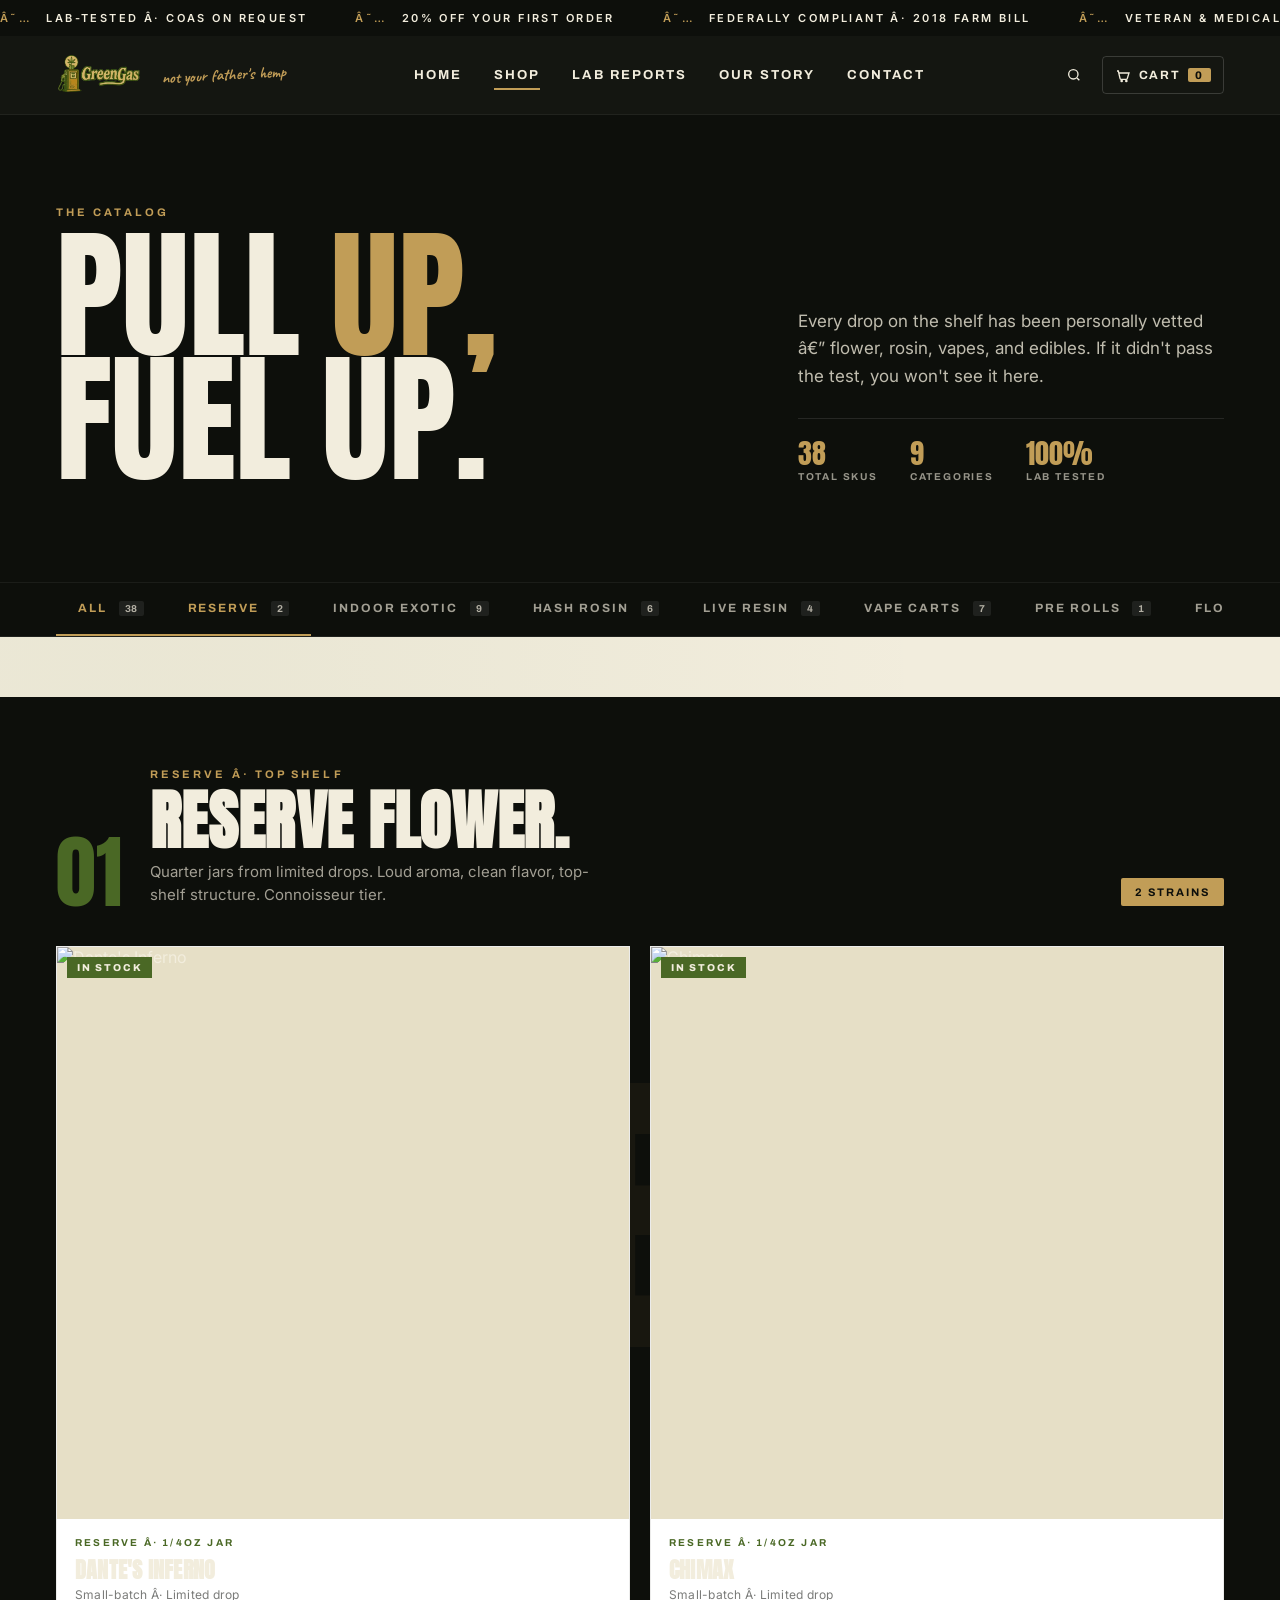
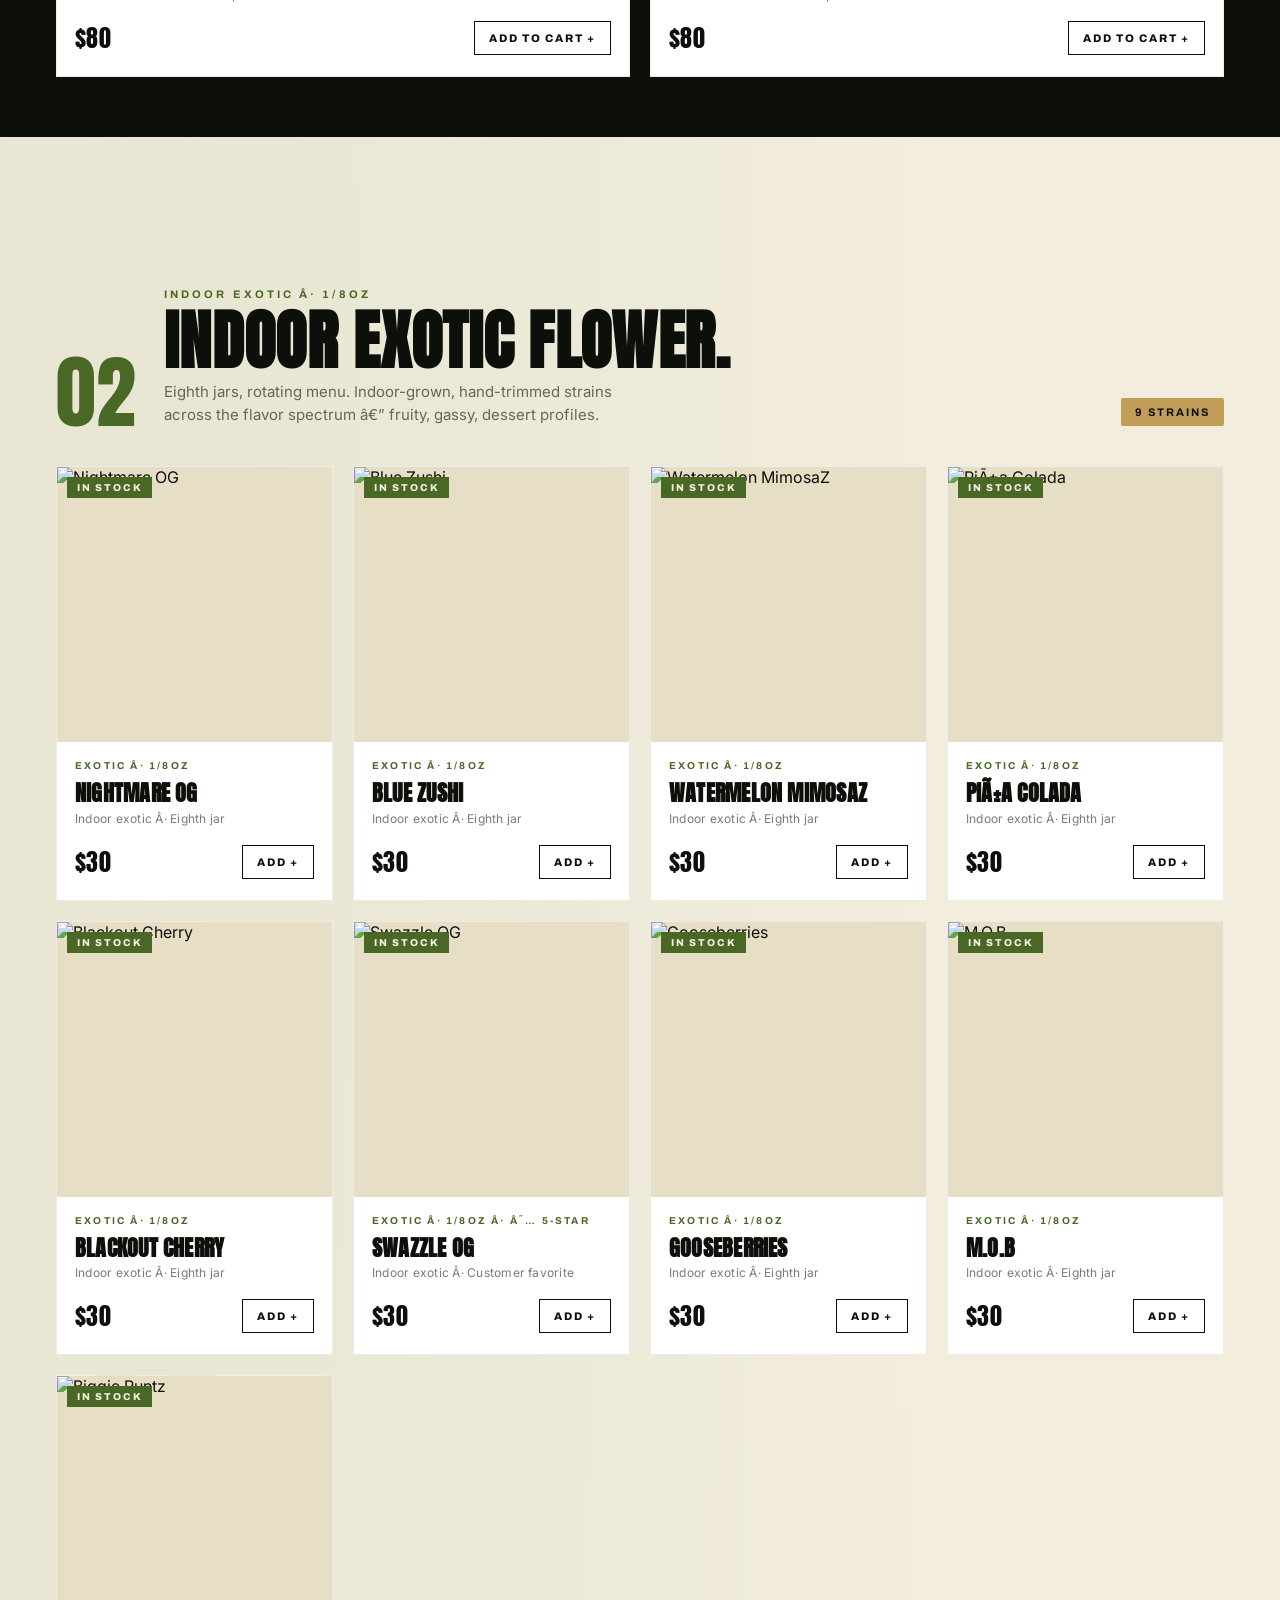
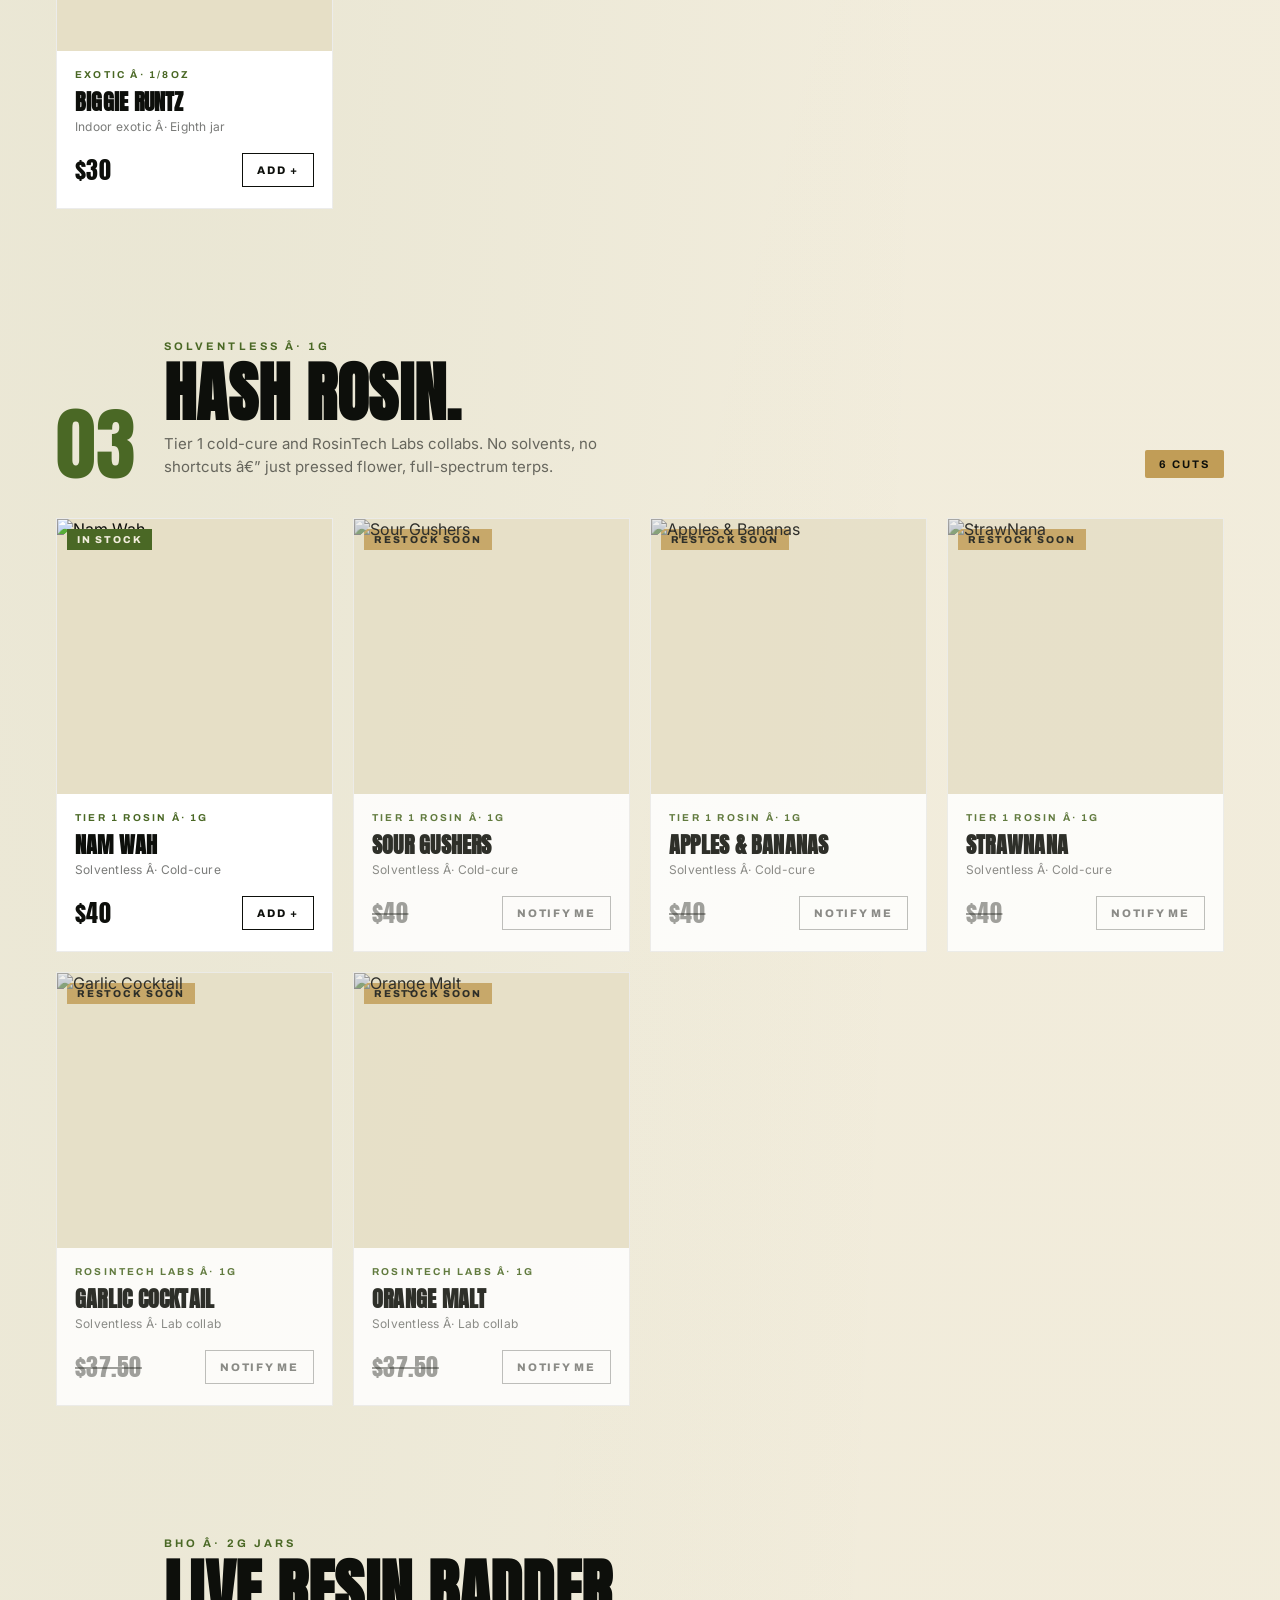
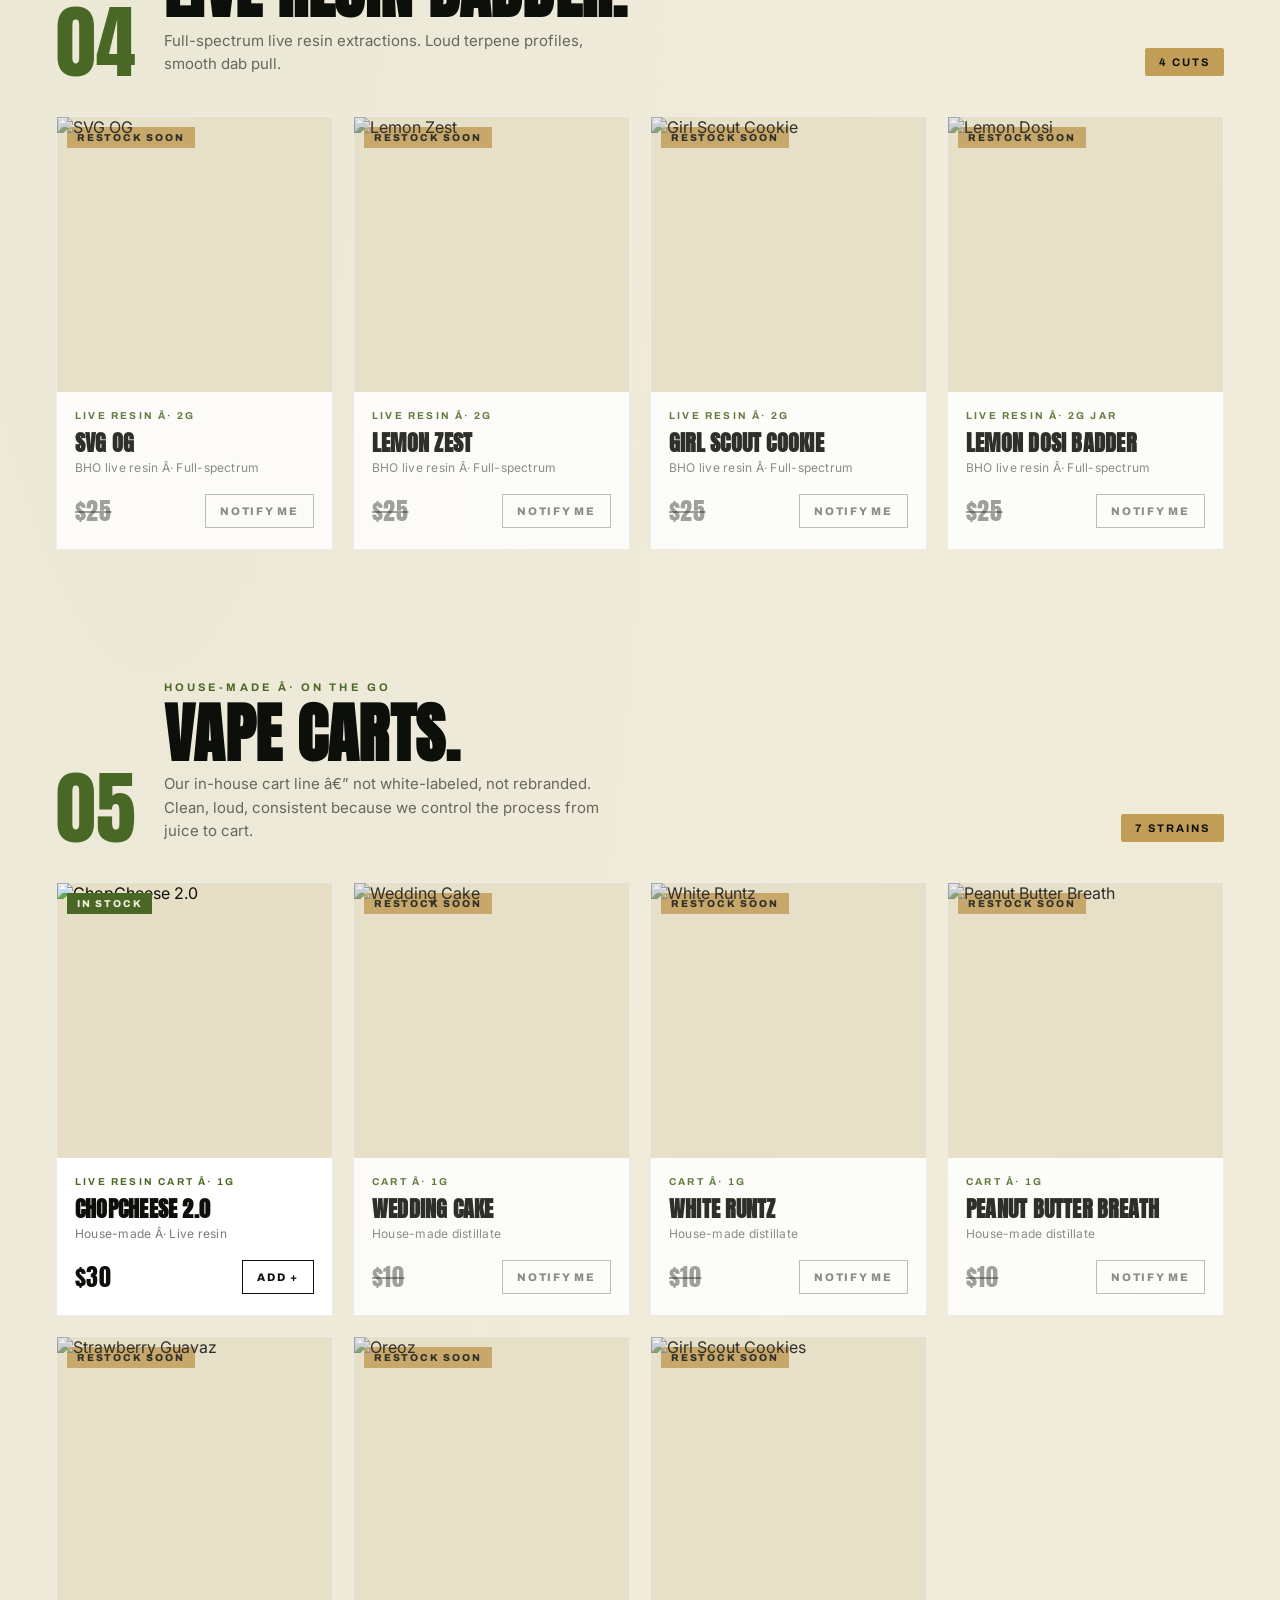
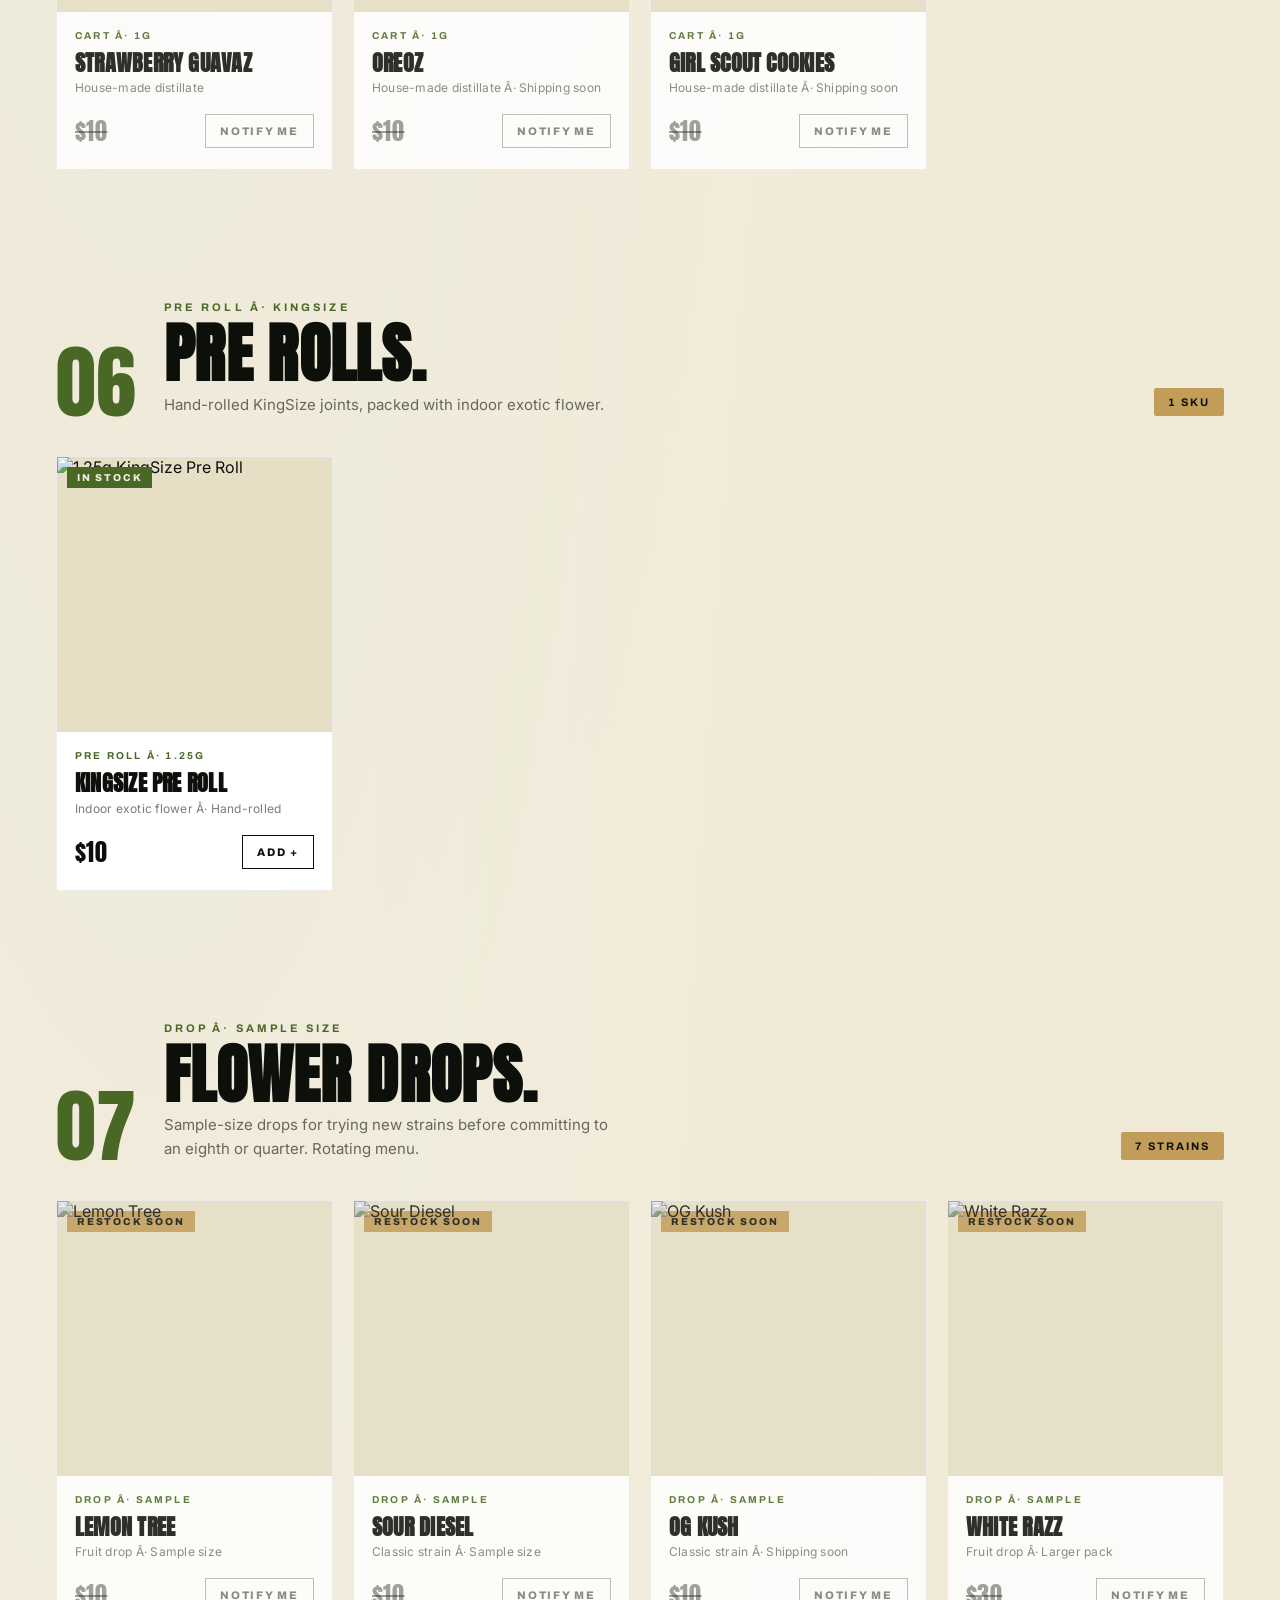
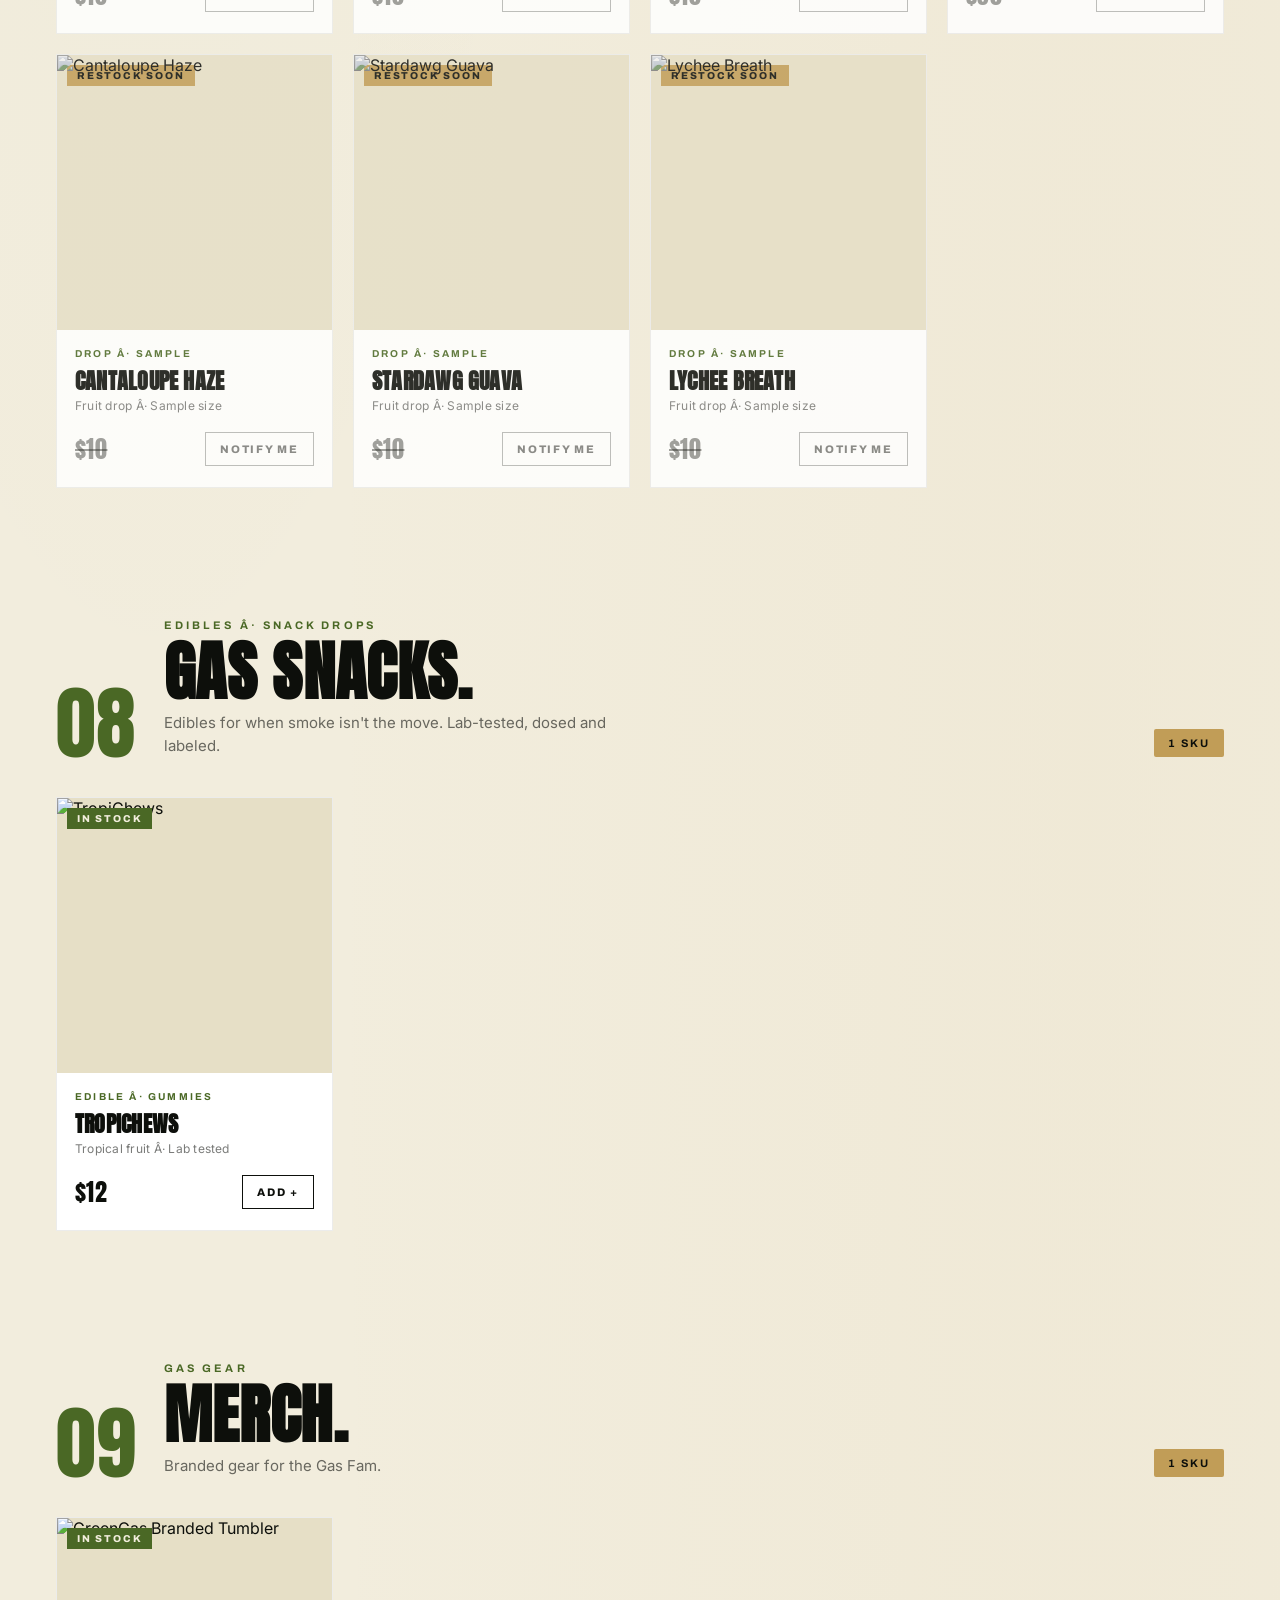
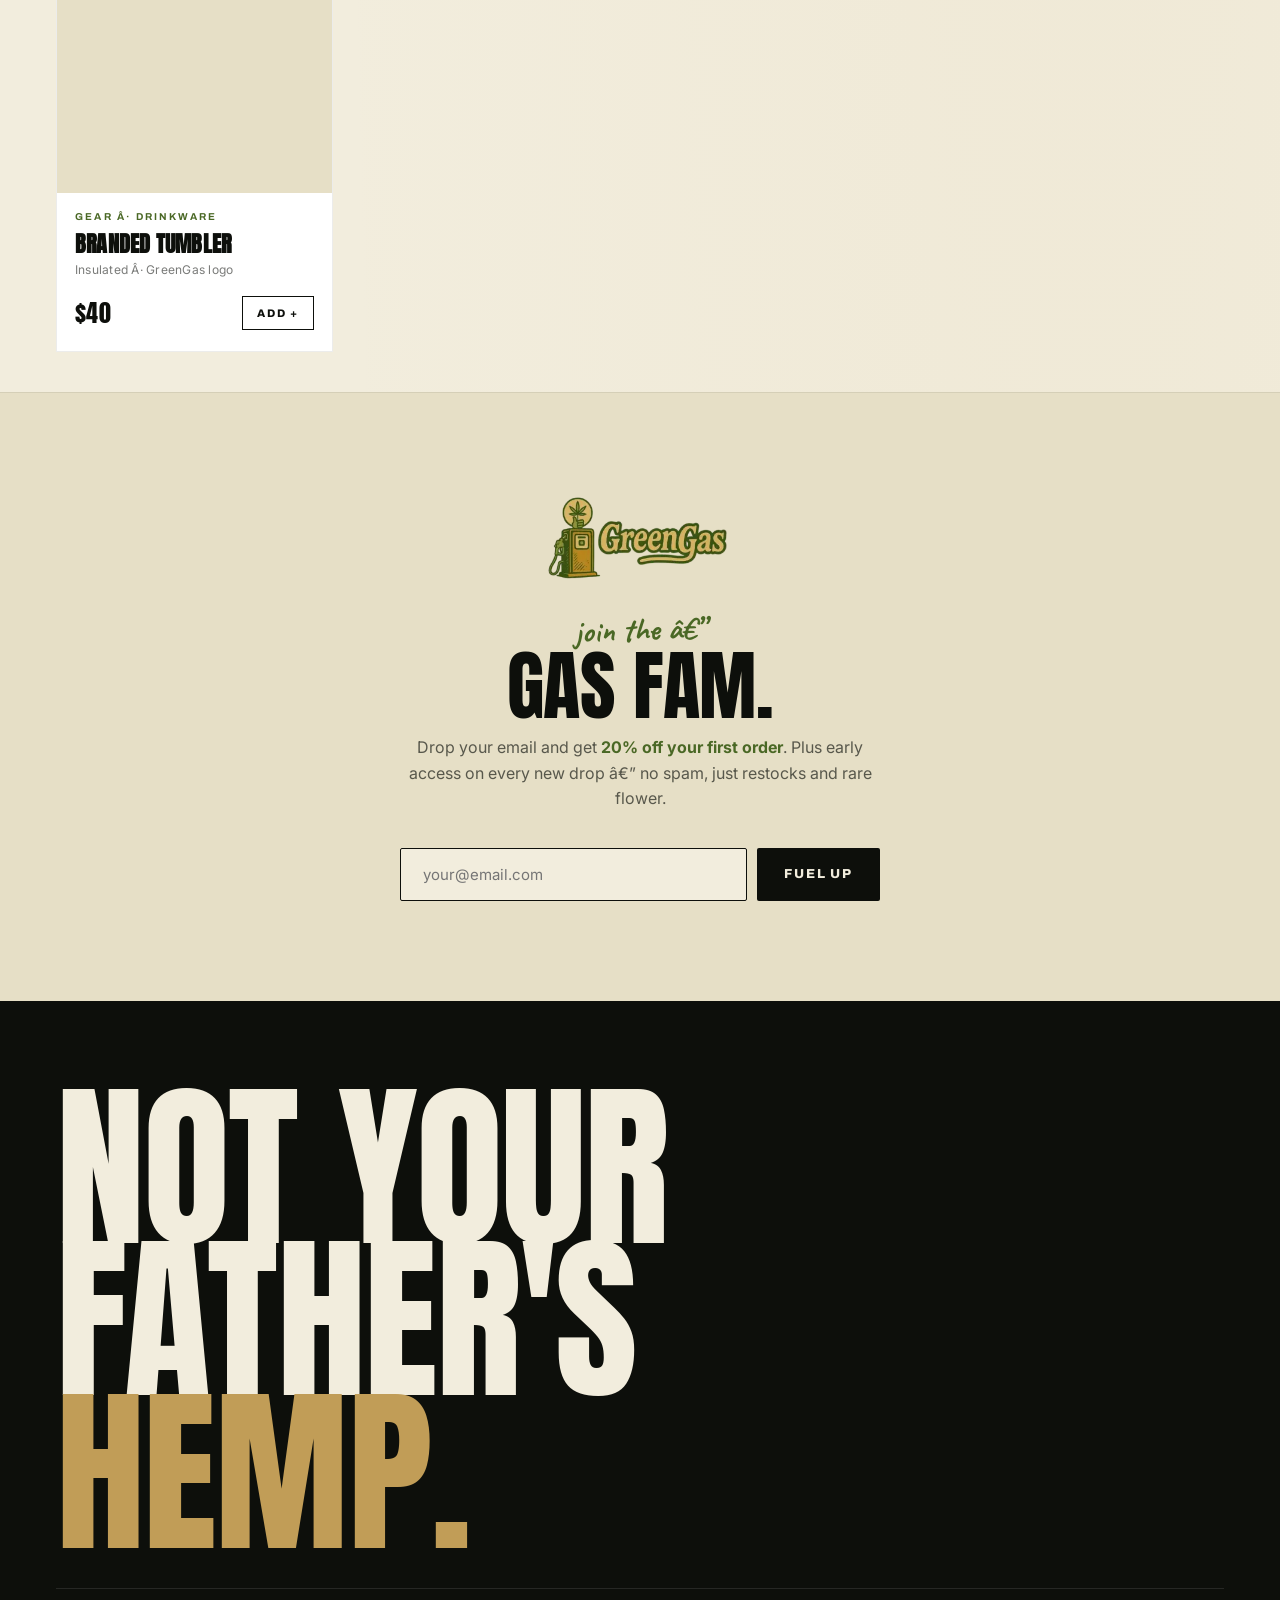
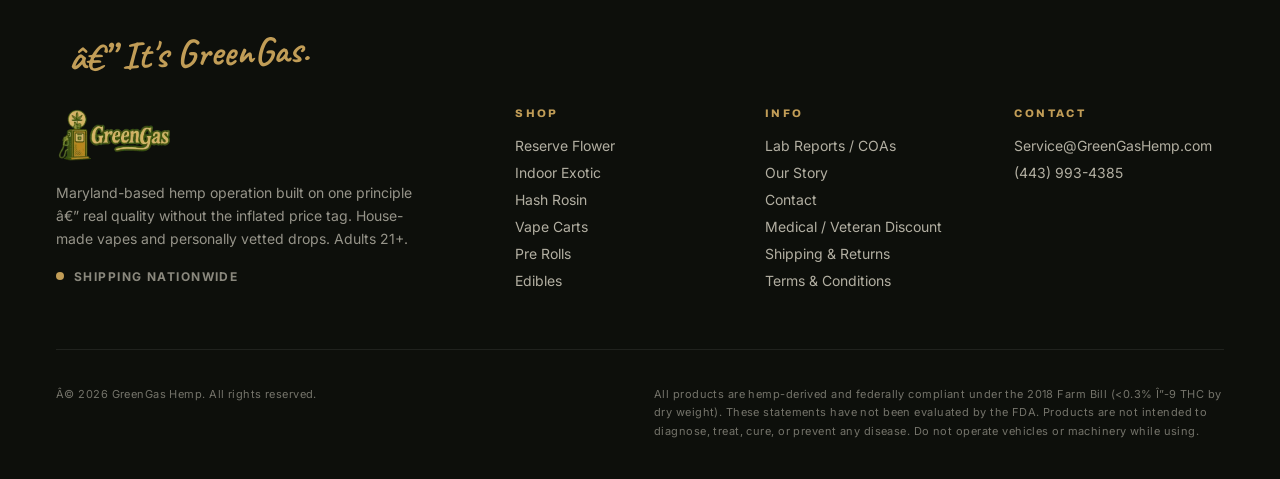
==== commit 31c55d1a: "Switch logo to transparent WebP version User provided a transparent-background logo. Replaced the cr" ====
--- a/shop.html
+++ b/shop.html
@@ -716,7 +716,8 @@
 
 <script>
   // Inject logo via JS — works in all browsers including preview panels that may not load external assets
-  const LOGO_DATA_URL = '[data-uri]';
+  const LOGO_DATA_URL = '[data-uri]';
+  
   function injectLogos() {
     document.querySelectorAll('.logo-img, .logo-stamp img').forEach(img => { img.src = LOGO_DATA_URL; });
   }
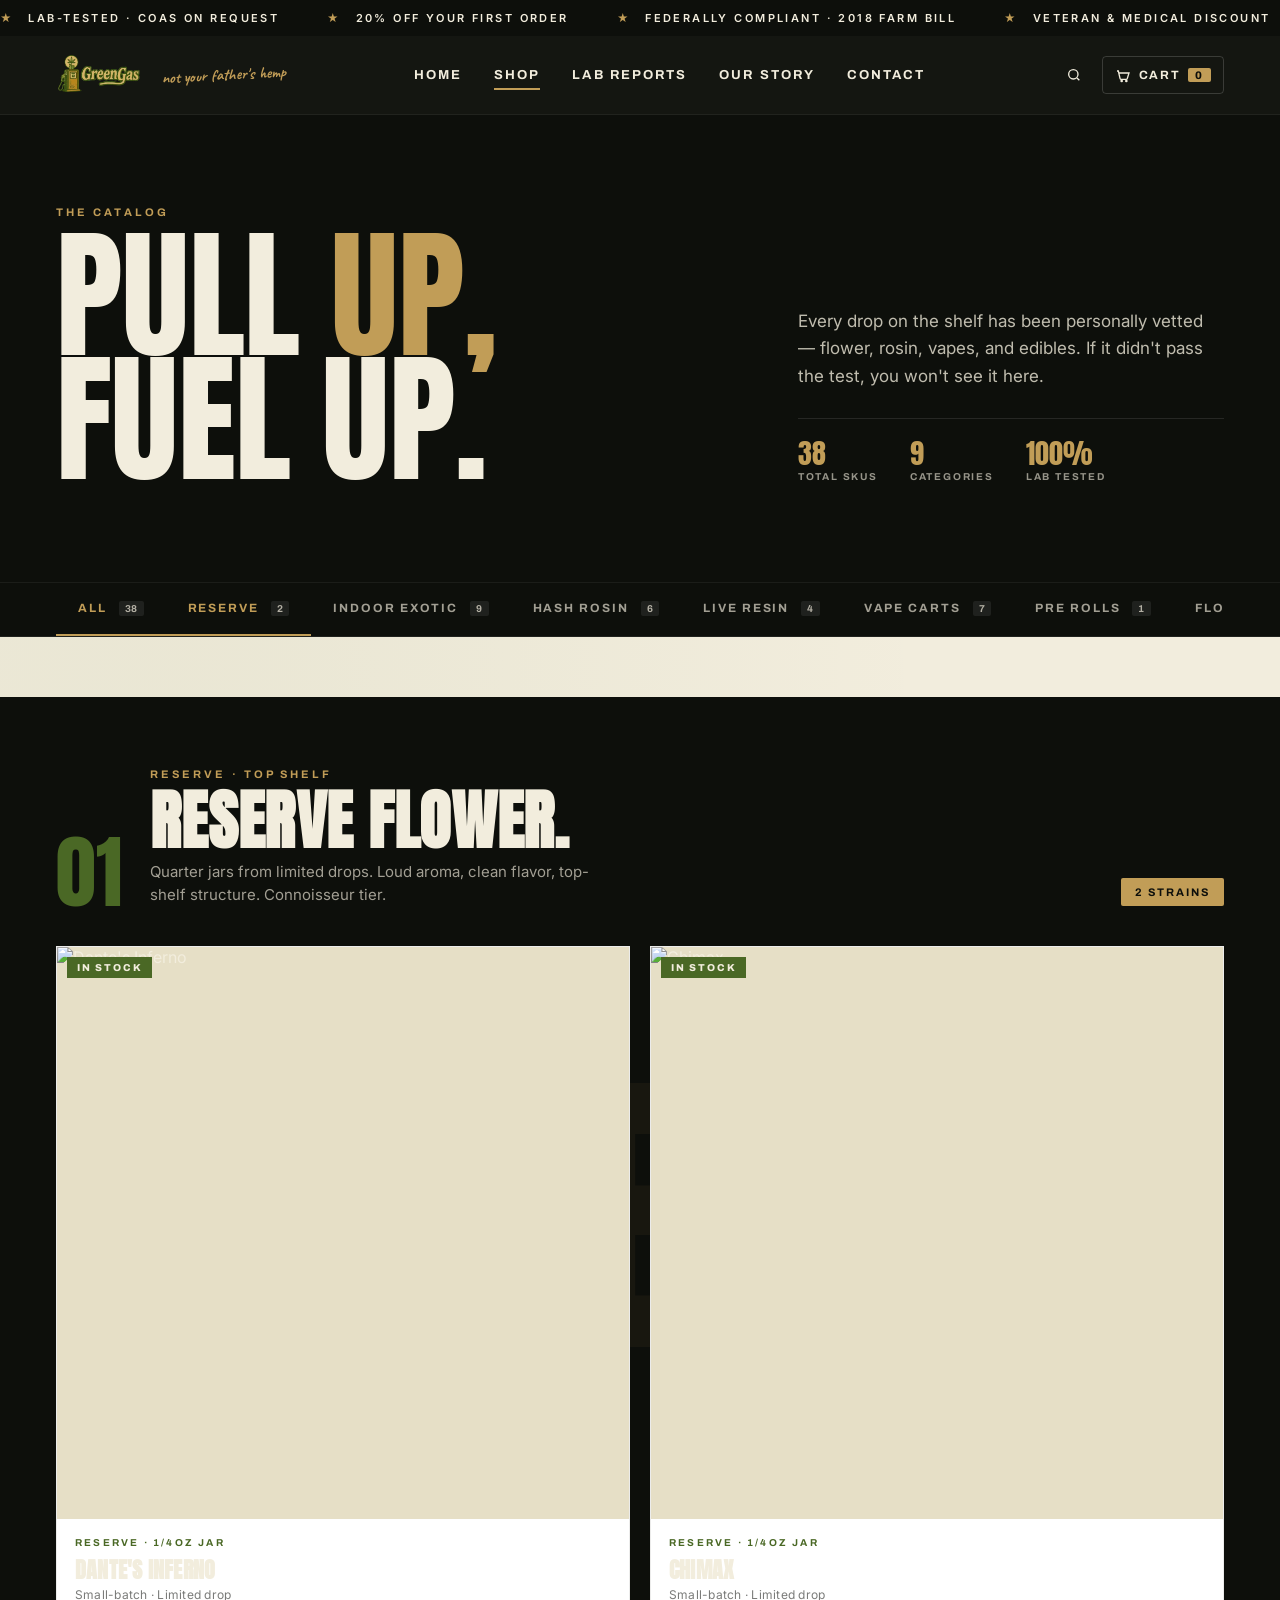
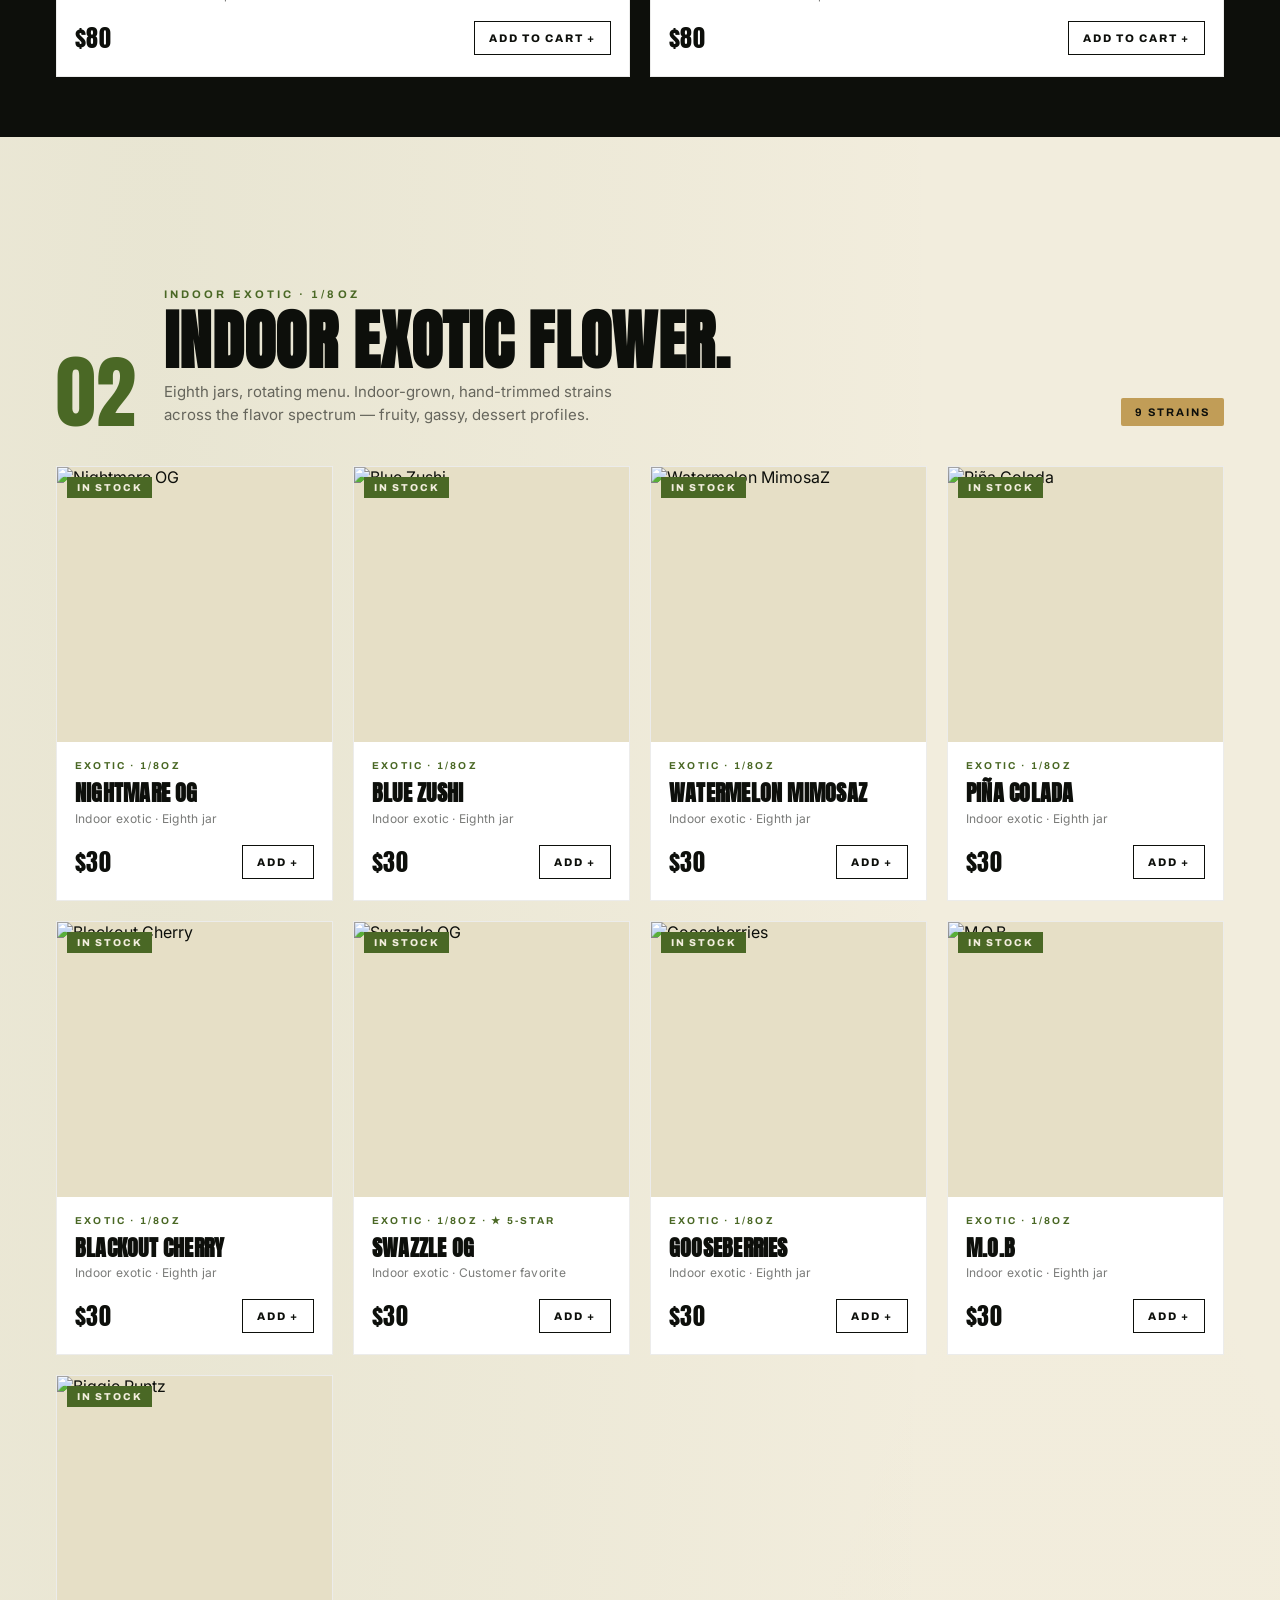
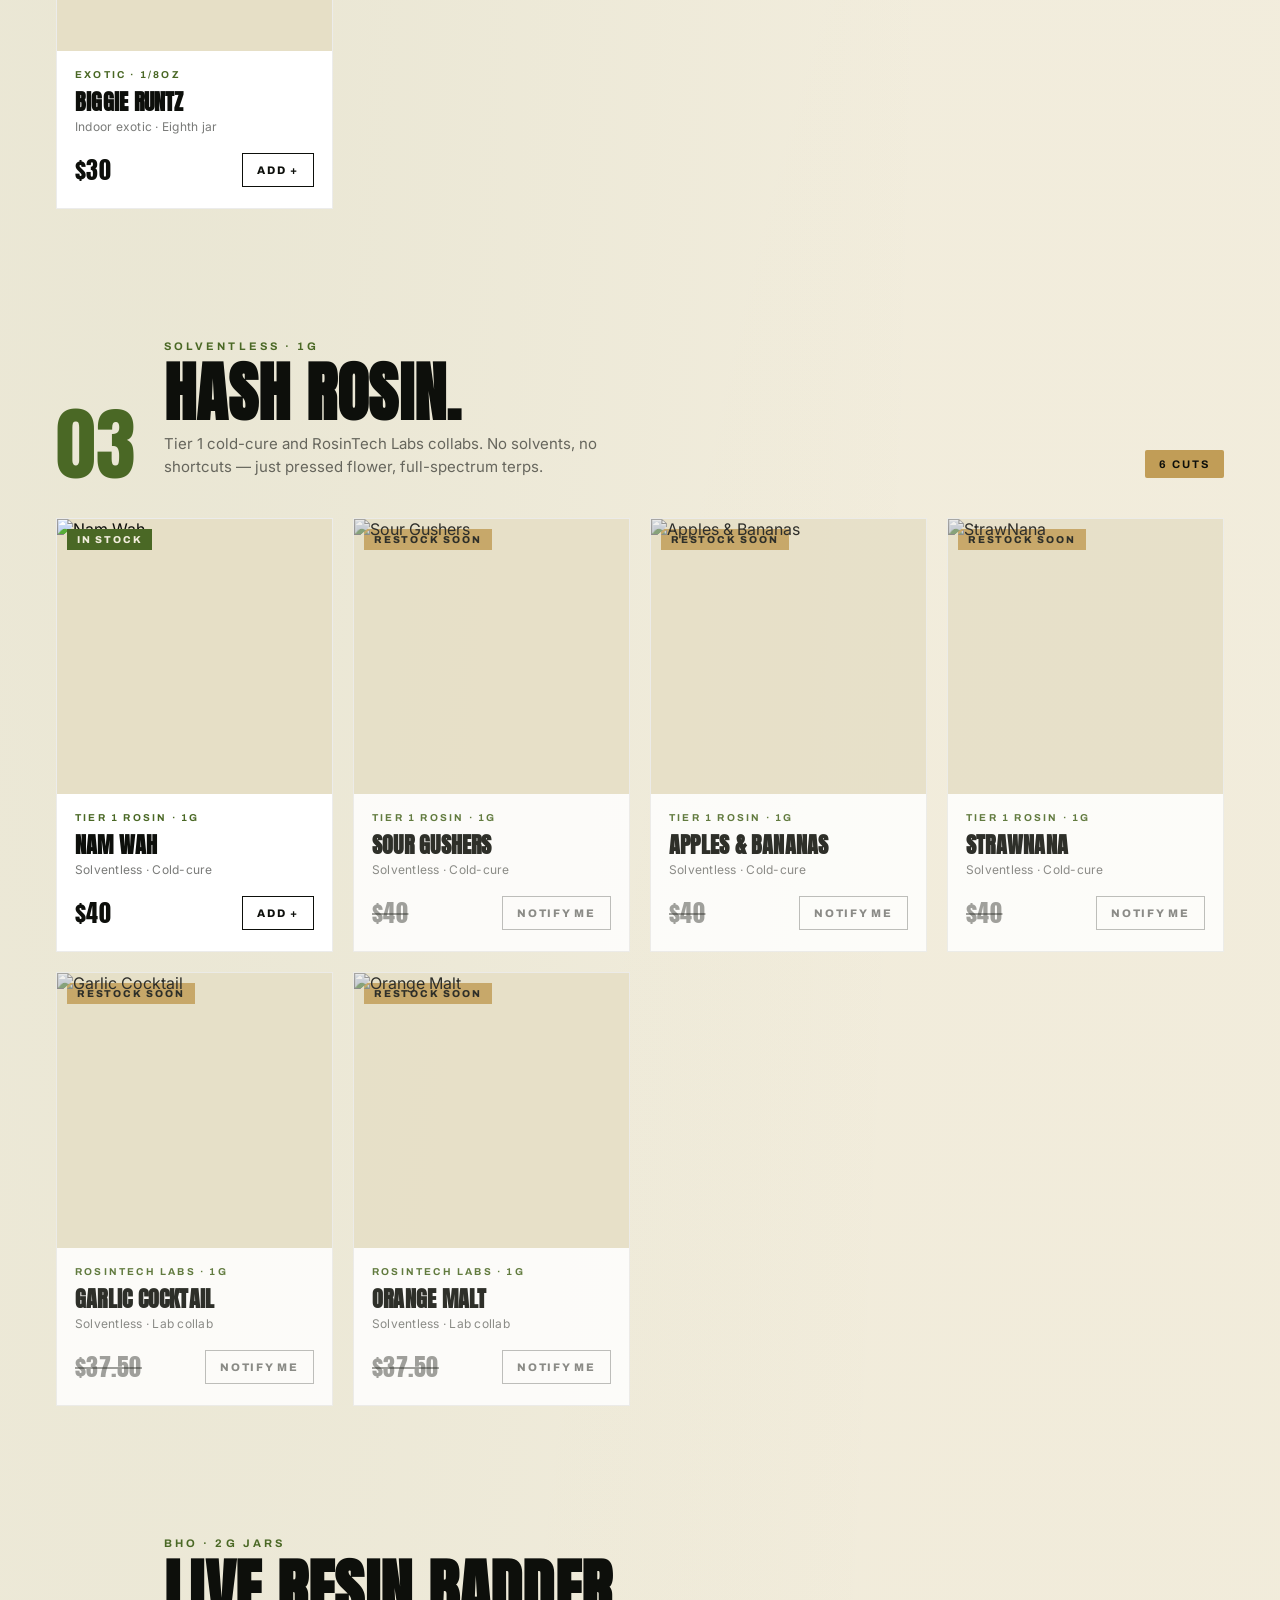
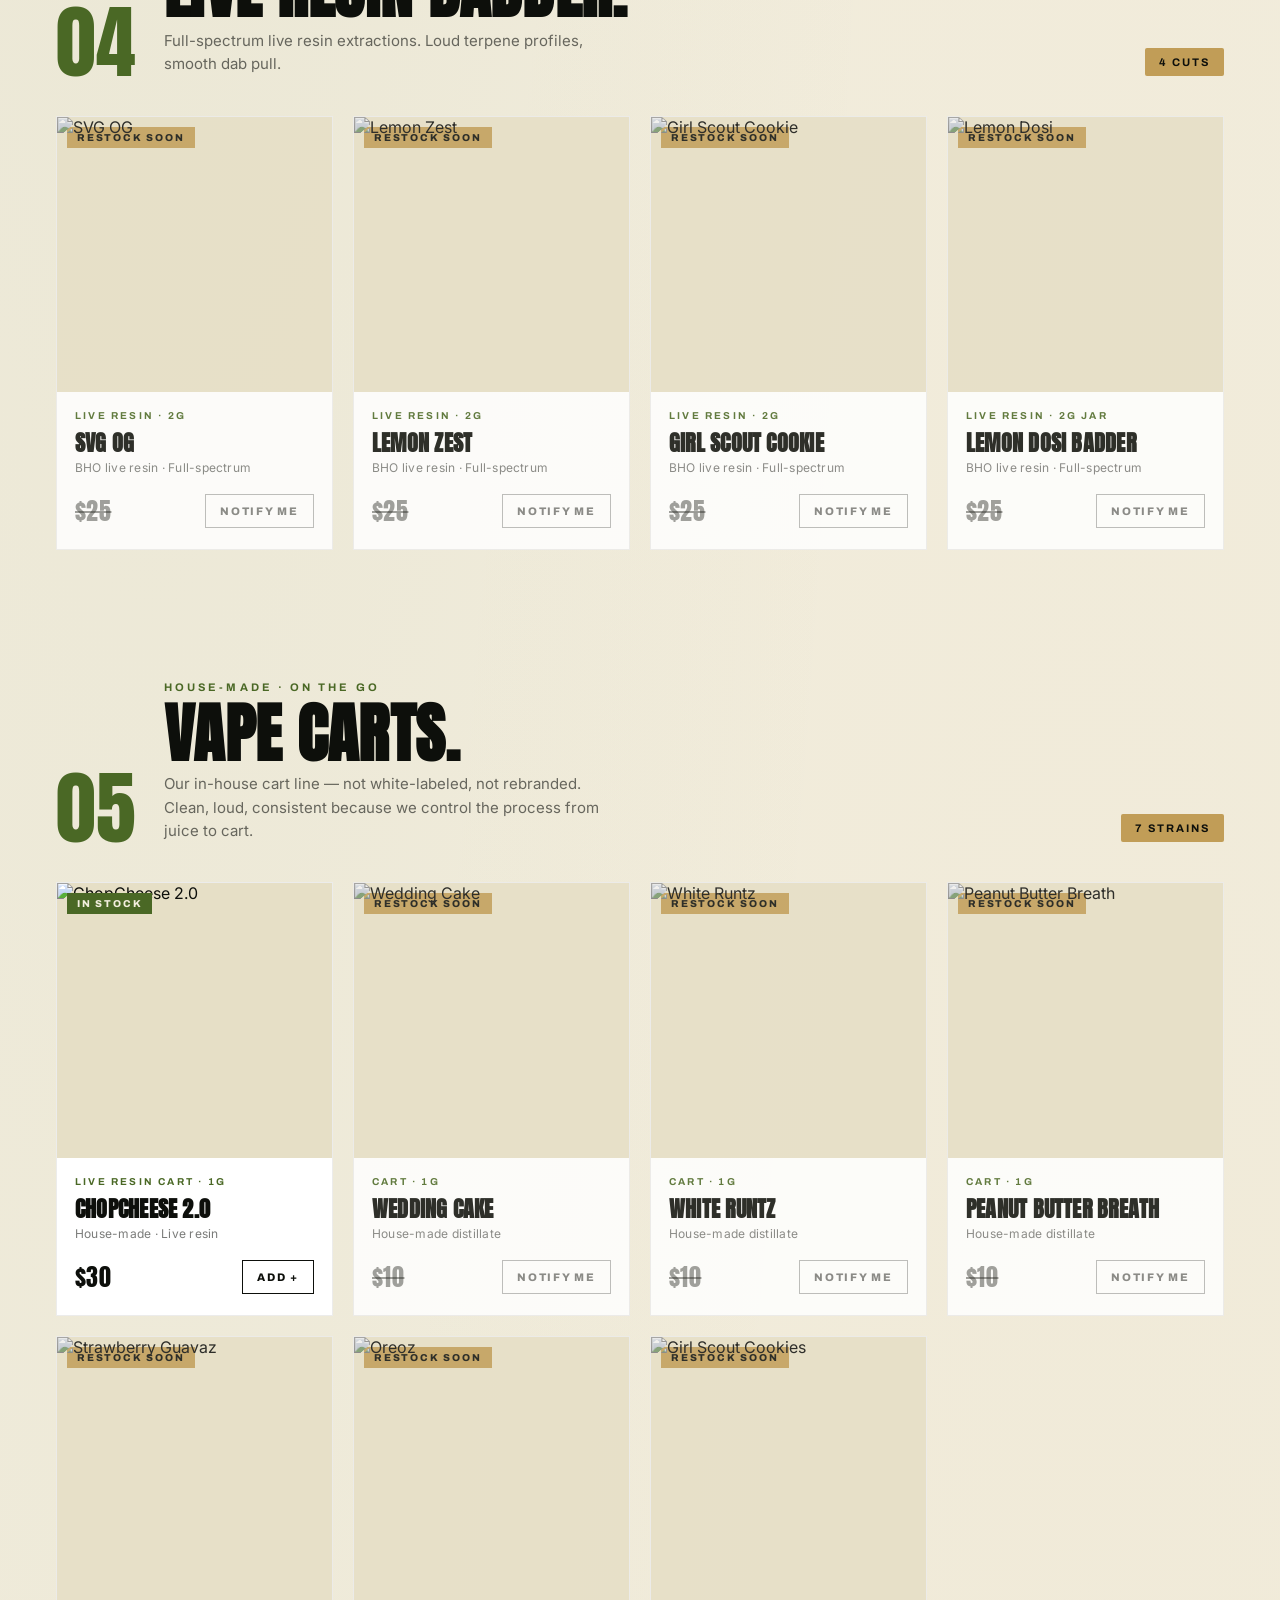
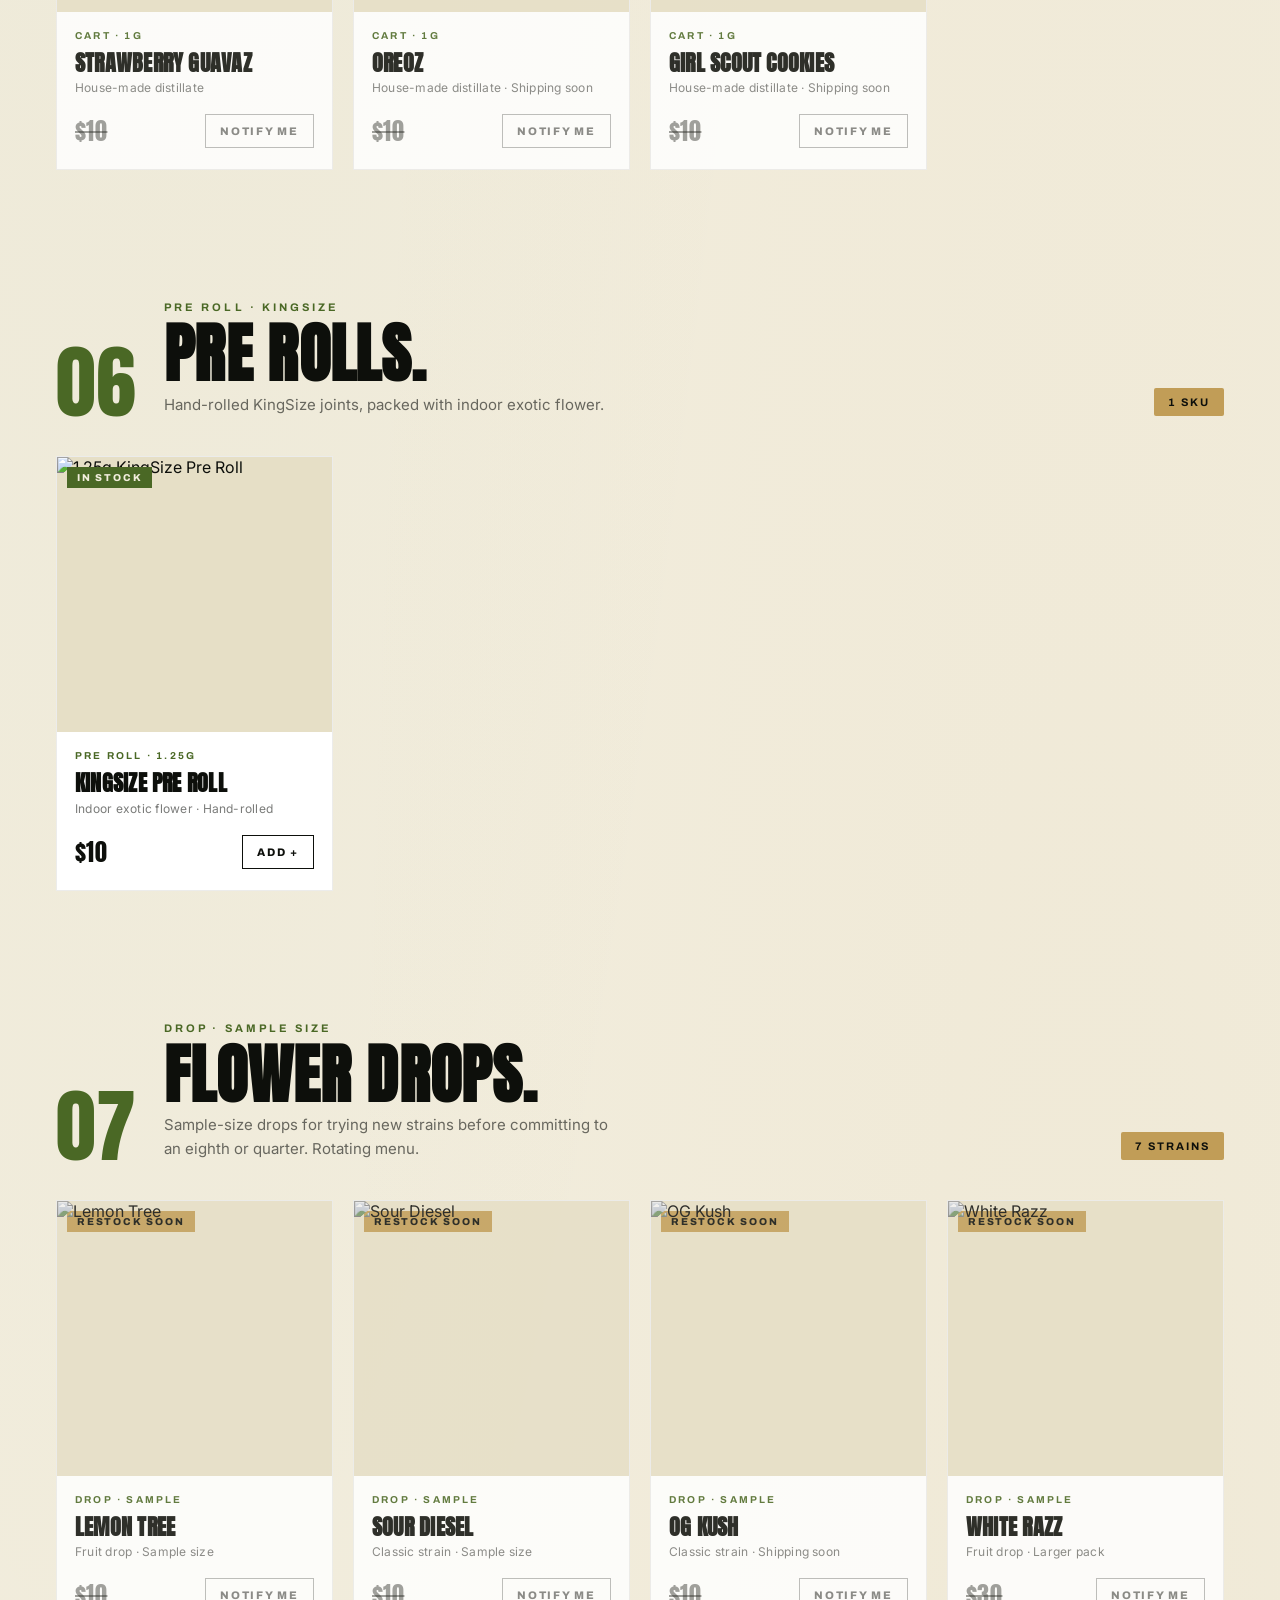
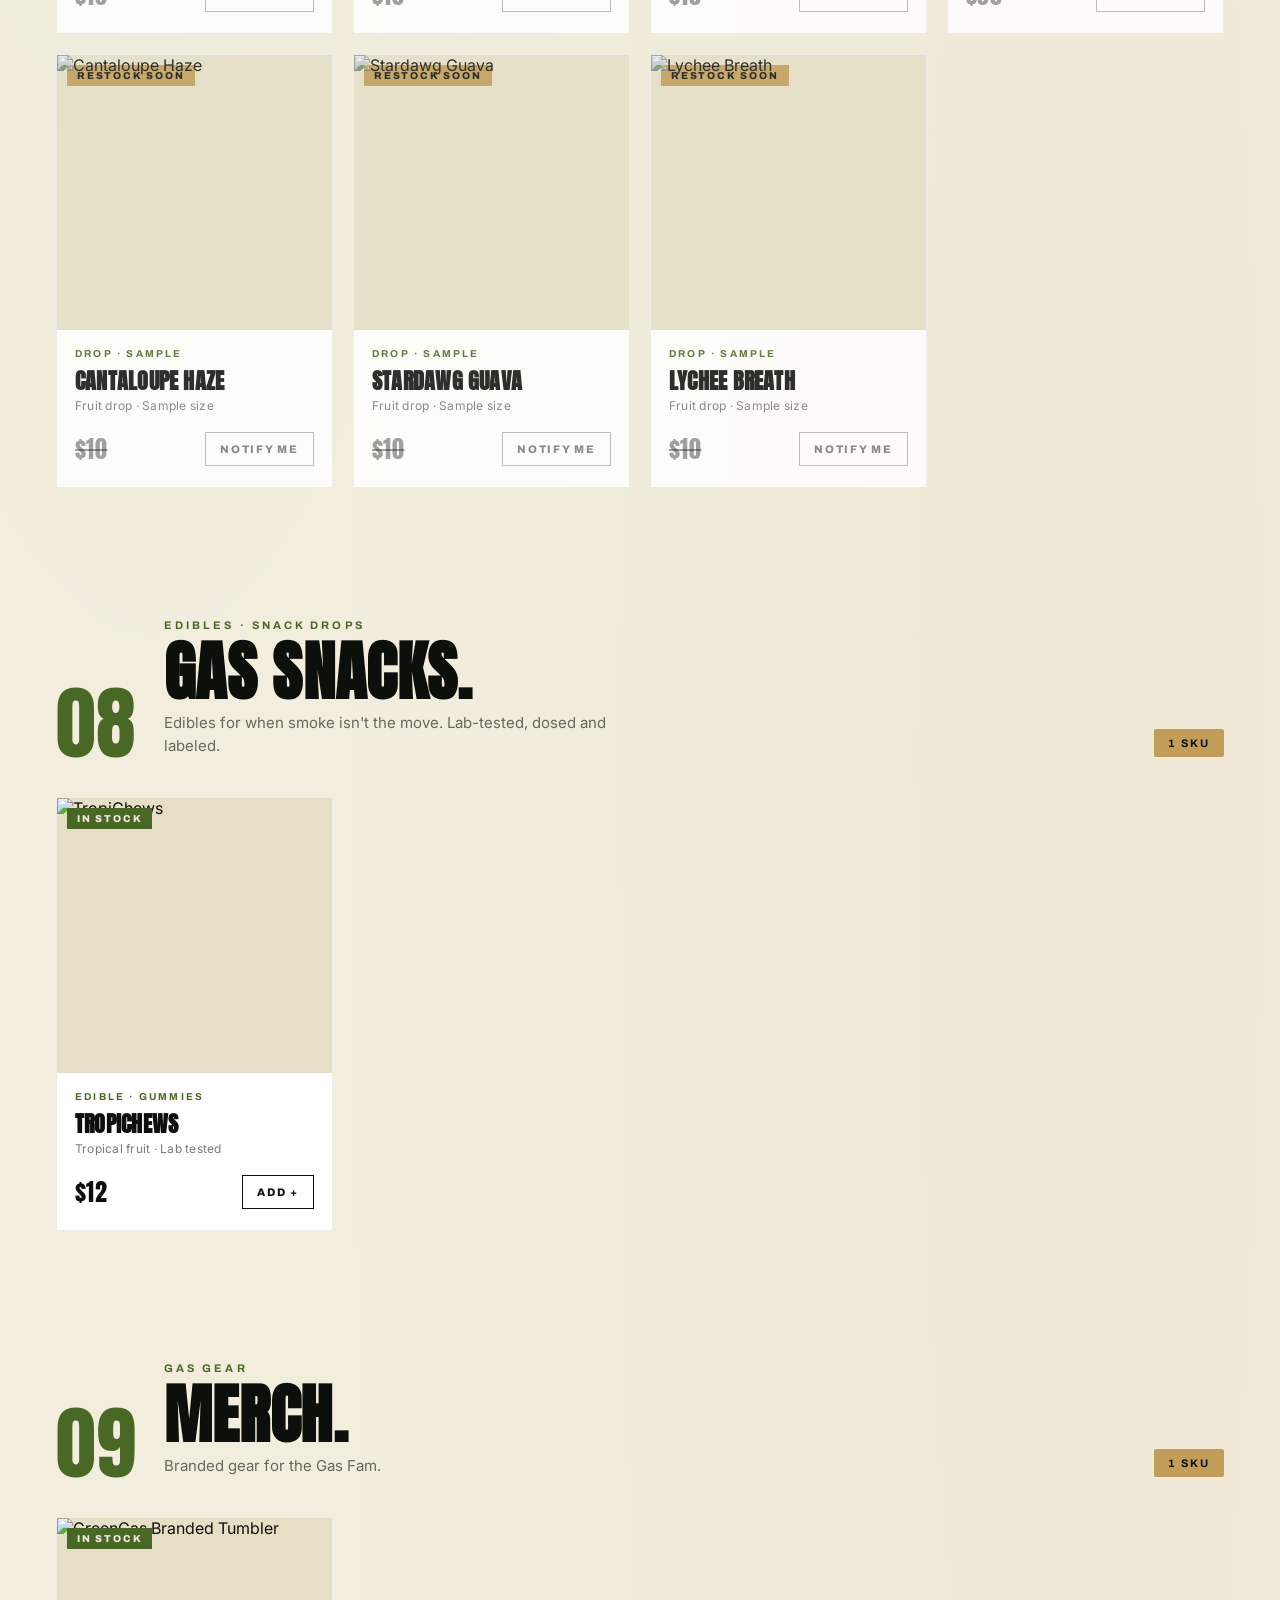
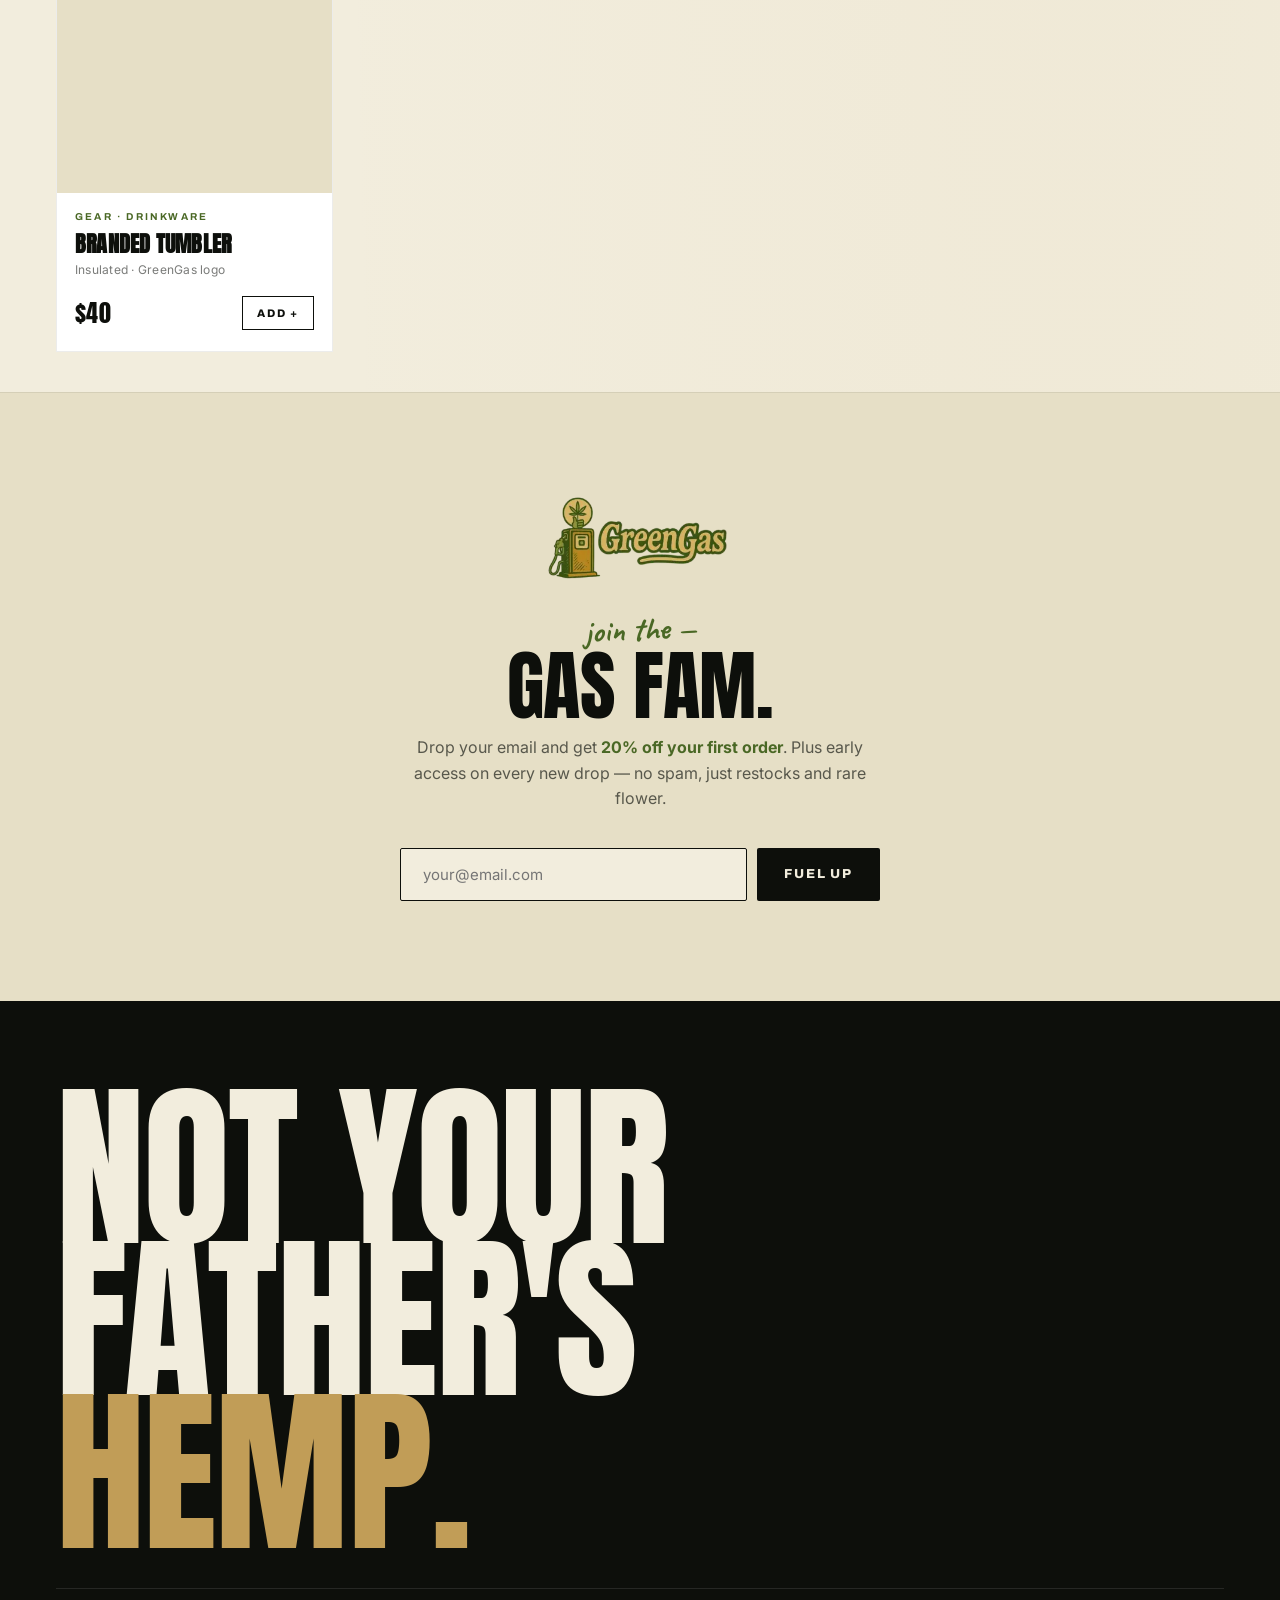
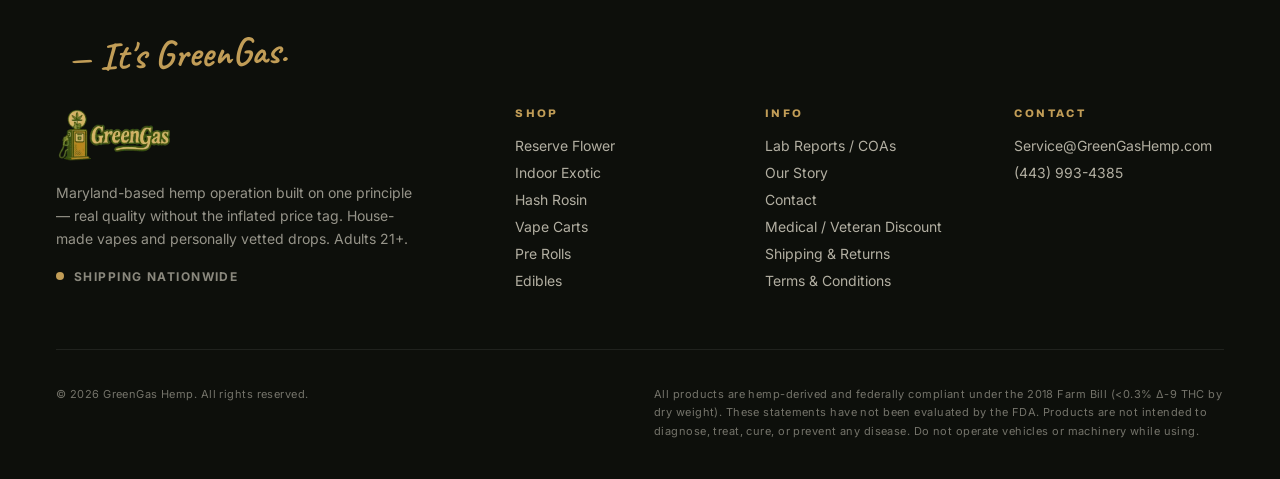
==== commit 62906788: "Fix UTF-8 corruption from PowerShell encoding mismatch Previous PowerShell Get-Content / Set-Content" ====
--- a/shop.html
+++ b/shop.html
@@ -3,8 +3,8 @@
 <head>
 <meta charset="utf-8" />
 <meta name="viewport" content="width=device-width, initial-scale=1" />
-<title>The Catalog â€” GreenGas Hemp</title>
-<meta name="description" content="Shop the full GreenGas catalog â€” reserve flower, indoor exotic, hash rosin, live resin, house-made vape carts, pre rolls, edibles. Lab tested. No mids." />
+<title>The Catalog — GreenGas Hemp</title>
+<meta name="description" content="Shop the full GreenGas catalog — reserve flower, indoor exotic, hash rosin, live resin, house-made vape carts, pre rolls, edibles. Lab tested. No mids." />
 <link rel="icon" type="image/png" href="assets/logo.png" />
 <link rel="preconnect" href="https://fonts.googleapis.com" />
 <link rel="preconnect" href="https://fonts.gstatic.com" crossorigin />
@@ -244,27 +244,27 @@
   .reveal.in { opacity: 1; transform: translateY(0); }
 
   ::selection { background: var(--gold); color: var(--ink); }
-  /* Logo injection moved to JS at end of <body> for cross-browser reliability. */
+  /* Logo injection moved to JS at end of <body>. */
 </style>
 </head>
 <body>
 
-<!-- AGE GATE (disabled in preview â€” re-enable for production) -->
+<!-- AGE GATE (disabled in preview — re-enable for production) -->
 <div class="age-gate" id="ageGate" style="display:none;"></div>
 
 <!-- PROMO MARQUEE -->
 <div class="promo">
   <div class="promo-track">
-    <span><span class="star">â˜…</span> Lab-tested Â· COAs on request</span>
-    <span><span class="star">â˜…</span> 20% off your first order</span>
-    <span><span class="star">â˜…</span> Federally compliant Â· 2018 Farm Bill</span>
-    <span><span class="star">â˜…</span> Veteran &amp; medical discount</span>
-    <span><span class="star">â˜…</span> 21+ only</span>
-    <span><span class="star">â˜…</span> Lab-tested Â· COAs on request</span>
-    <span><span class="star">â˜…</span> 20% off your first order</span>
-    <span><span class="star">â˜…</span> Federally compliant Â· 2018 Farm Bill</span>
-    <span><span class="star">â˜…</span> Veteran &amp; medical discount</span>
-    <span><span class="star">â˜…</span> 21+ only</span>
+    <span><span class="star">★</span> Lab-tested · COAs on request</span>
+    <span><span class="star">★</span> 20% off your first order</span>
+    <span><span class="star">★</span> Federally compliant · 2018 Farm Bill</span>
+    <span><span class="star">★</span> Veteran &amp; medical discount</span>
+    <span><span class="star">★</span> 21+ only</span>
+    <span><span class="star">★</span> Lab-tested · COAs on request</span>
+    <span><span class="star">★</span> 20% off your first order</span>
+    <span><span class="star">★</span> Federally compliant · 2018 Farm Bill</span>
+    <span><span class="star">★</span> Veteran &amp; medical discount</span>
+    <span><span class="star">★</span> 21+ only</span>
   </div>
 </div>
 
@@ -300,7 +300,7 @@
       <h1 class="anton">Pull <span class="gold">up,</span><br/>fuel up.</h1>
     </div>
     <div class="reveal">
-      <p class="lead">Every drop on the shelf has been personally vetted â€” flower, rosin, vapes, and edibles. If it didn't pass the test, you won't see it here.</p>
+      <p class="lead">Every drop on the shelf has been personally vetted — flower, rosin, vapes, and edibles. If it didn't pass the test, you won't see it here.</p>
       <div class="quickstats">
         <div><div class="n">38</div><div class="l">Total SKUs</div></div>
         <div><div class="n">9</div><div class="l">Categories</div></div>
@@ -334,7 +334,7 @@
     <div class="cat-header reveal">
       <div class="index">01</div>
       <div class="title-wrap">
-        <p class="kicker" style="color:var(--gold);">Reserve Â· Top shelf</p>
+        <p class="kicker" style="color:var(--gold);">Reserve · Top shelf</p>
         <h2 style="color:var(--paper);">Reserve Flower.</h2>
         <p class="blurb" style="color:rgba(242,237,221,0.65);">Quarter jars from limited drops. Loud aroma, clean flavor, top-shelf structure. Connoisseur tier.</p>
       </div>
@@ -347,9 +347,9 @@
           <img src="https://i0.wp.com/greengashemp.me/wp-content/uploads/2026/05/IMG_3537.jpg" alt="Dante's Inferno" loading="lazy" />
         </div>
         <div class="body">
-          <div class="cat">Reserve Â· 1/4oz Jar</div>
+          <div class="cat">Reserve · 1/4oz Jar</div>
           <h4>Dante's Inferno</h4>
-          <p class="strain">Small-batch Â· Limited drop</p>
+          <p class="strain">Small-batch · Limited drop</p>
           <div class="foot"><span class="price">$80</span><span class="add">Add to Cart +</span></div>
         </div>
       </a>
@@ -359,9 +359,9 @@
           <img src="https://i0.wp.com/greengashemp.me/wp-content/uploads/2026/05/IMG_3538.jpg" alt="Chimax" loading="lazy" />
         </div>
         <div class="body">
-          <div class="cat">Reserve Â· 1/4oz Jar</div>
+          <div class="cat">Reserve · 1/4oz Jar</div>
           <h4>Chimax</h4>
-          <p class="strain">Small-batch Â· Limited drop</p>
+          <p class="strain">Small-batch · Limited drop</p>
           <div class="foot"><span class="price">$80</span><span class="add">Add to Cart +</span></div>
         </div>
       </a>
@@ -375,48 +375,48 @@
     <div class="cat-header reveal">
       <div class="index">02</div>
       <div class="title-wrap">
-        <p class="kicker">Indoor Exotic Â· 1/8oz</p>
+        <p class="kicker">Indoor Exotic · 1/8oz</p>
         <h2>Indoor Exotic Flower.</h2>
-        <p class="blurb">Eighth jars, rotating menu. Indoor-grown, hand-trimmed strains across the flavor spectrum â€” fruity, gassy, dessert profiles.</p>
+        <p class="blurb">Eighth jars, rotating menu. Indoor-grown, hand-trimmed strains across the flavor spectrum — fruity, gassy, dessert profiles.</p>
       </div>
       <span class="count-tag">9 strains</span>
     </div>
     <div class="product-grid">
       <a href="product.html" class="pcard">
         <div class="ph"><span class="stock">In Stock</span><img src="https://i0.wp.com/greengashemp.me/wp-content/uploads/2026/05/IMG_3541.jpg" alt="Nightmare OG" loading="lazy" /></div>
-        <div class="body"><div class="cat">Exotic Â· 1/8oz</div><h4>Nightmare OG</h4><p class="strain">Indoor exotic Â· Eighth jar</p><div class="foot"><span class="price">$30</span><span class="add">Add +</span></div></div>
+        <div class="body"><div class="cat">Exotic · 1/8oz</div><h4>Nightmare OG</h4><p class="strain">Indoor exotic · Eighth jar</p><div class="foot"><span class="price">$30</span><span class="add">Add +</span></div></div>
       </a>
       <a href="product.html" class="pcard">
         <div class="ph"><span class="stock">In Stock</span><img src="https://i0.wp.com/greengashemp.me/wp-content/uploads/2026/05/IMG_3539.jpg" alt="Blue Zushi" loading="lazy" /></div>
-        <div class="body"><div class="cat">Exotic Â· 1/8oz</div><h4>Blue Zushi</h4><p class="strain">Indoor exotic Â· Eighth jar</p><div class="foot"><span class="price">$30</span><span class="add">Add +</span></div></div>
+        <div class="body"><div class="cat">Exotic · 1/8oz</div><h4>Blue Zushi</h4><p class="strain">Indoor exotic · Eighth jar</p><div class="foot"><span class="price">$30</span><span class="add">Add +</span></div></div>
       </a>
       <a href="product.html" class="pcard">
         <div class="ph"><span class="stock">In Stock</span><img src="https://i0.wp.com/greengashemp.me/wp-content/uploads/2026/05/IMG_3540.jpg" alt="Watermelon MimosaZ" loading="lazy" /></div>
-        <div class="body"><div class="cat">Exotic Â· 1/8oz</div><h4>Watermelon MimosaZ</h4><p class="strain">Indoor exotic Â· Eighth jar</p><div class="foot"><span class="price">$30</span><span class="add">Add +</span></div></div>
-      </a>
-      <a href="product.html" class="pcard">
-        <div class="ph"><span class="stock">In Stock</span><img src="https://i0.wp.com/greengashemp.me/wp-content/uploads/2026/05/Screenshot-2026-05-03-at-9.36.19-PM.png" alt="PiÃ±a Colada" loading="lazy" /></div>
-        <div class="body"><div class="cat">Exotic Â· 1/8oz</div><h4>PiÃ±a Colada</h4><p class="strain">Indoor exotic Â· Eighth jar</p><div class="foot"><span class="price">$30</span><span class="add">Add +</span></div></div>
+        <div class="body"><div class="cat">Exotic · 1/8oz</div><h4>Watermelon MimosaZ</h4><p class="strain">Indoor exotic · Eighth jar</p><div class="foot"><span class="price">$30</span><span class="add">Add +</span></div></div>
+      </a>
+      <a href="product.html" class="pcard">
+        <div class="ph"><span class="stock">In Stock</span><img src="https://i0.wp.com/greengashemp.me/wp-content/uploads/2026/05/Screenshot-2026-05-03-at-9.36.19-PM.png" alt="Piña Colada" loading="lazy" /></div>
+        <div class="body"><div class="cat">Exotic · 1/8oz</div><h4>Piña Colada</h4><p class="strain">Indoor exotic · Eighth jar</p><div class="foot"><span class="price">$30</span><span class="add">Add +</span></div></div>
       </a>
       <a href="product.html" class="pcard">
         <div class="ph"><span class="stock">In Stock</span><img src="https://i0.wp.com/greengashemp.me/wp-content/uploads/2026/05/Screenshot-2026-05-03-at-9.35.57-PM.png" alt="Blackout Cherry" loading="lazy" /></div>
-        <div class="body"><div class="cat">Exotic Â· 1/8oz</div><h4>Blackout Cherry</h4><p class="strain">Indoor exotic Â· Eighth jar</p><div class="foot"><span class="price">$30</span><span class="add">Add +</span></div></div>
+        <div class="body"><div class="cat">Exotic · 1/8oz</div><h4>Blackout Cherry</h4><p class="strain">Indoor exotic · Eighth jar</p><div class="foot"><span class="price">$30</span><span class="add">Add +</span></div></div>
       </a>
       <a href="product.html" class="pcard">
         <div class="ph"><span class="stock">In Stock</span><img src="https://i0.wp.com/greengashemp.me/wp-content/uploads/2026/04/IMG_3299.jpg" alt="Swazzle OG" loading="lazy" /></div>
-        <div class="body"><div class="cat">Exotic Â· 1/8oz Â· â˜… 5-star</div><h4>Swazzle OG</h4><p class="strain">Indoor exotic Â· Customer favorite</p><div class="foot"><span class="price">$30</span><span class="add">Add +</span></div></div>
+        <div class="body"><div class="cat">Exotic · 1/8oz · ★ 5-star</div><h4>Swazzle OG</h4><p class="strain">Indoor exotic · Customer favorite</p><div class="foot"><span class="price">$30</span><span class="add">Add +</span></div></div>
       </a>
       <a href="product.html" class="pcard">
         <div class="ph"><span class="stock">In Stock</span><img src="https://i0.wp.com/greengashemp.me/wp-content/uploads/2026/04/IMG_3298.jpg" alt="Gooseberries" loading="lazy" /></div>
-        <div class="body"><div class="cat">Exotic Â· 1/8oz</div><h4>Gooseberries</h4><p class="strain">Indoor exotic Â· Eighth jar</p><div class="foot"><span class="price">$30</span><span class="add">Add +</span></div></div>
+        <div class="body"><div class="cat">Exotic · 1/8oz</div><h4>Gooseberries</h4><p class="strain">Indoor exotic · Eighth jar</p><div class="foot"><span class="price">$30</span><span class="add">Add +</span></div></div>
       </a>
       <a href="product.html" class="pcard">
         <div class="ph"><span class="stock">In Stock</span><img src="https://i0.wp.com/greengashemp.me/wp-content/uploads/2026/04/Screenshot-2026-04-14-at-10.58.52-PM.png" alt="M.O.B" loading="lazy" /></div>
-        <div class="body"><div class="cat">Exotic Â· 1/8oz</div><h4>M.O.B</h4><p class="strain">Indoor exotic Â· Eighth jar</p><div class="foot"><span class="price">$30</span><span class="add">Add +</span></div></div>
+        <div class="body"><div class="cat">Exotic · 1/8oz</div><h4>M.O.B</h4><p class="strain">Indoor exotic · Eighth jar</p><div class="foot"><span class="price">$30</span><span class="add">Add +</span></div></div>
       </a>
       <a href="product.html" class="pcard">
         <div class="ph"><span class="stock">In Stock</span><img src="https://i0.wp.com/greengashemp.me/wp-content/uploads/2026/04/Screenshot-2026-04-14-at-10.58.24-PM.png" alt="Biggie Runtz" loading="lazy" /></div>
-        <div class="body"><div class="cat">Exotic Â· 1/8oz</div><h4>Biggie Runtz</h4><p class="strain">Indoor exotic Â· Eighth jar</p><div class="foot"><span class="price">$30</span><span class="add">Add +</span></div></div>
+        <div class="body"><div class="cat">Exotic · 1/8oz</div><h4>Biggie Runtz</h4><p class="strain">Indoor exotic · Eighth jar</p><div class="foot"><span class="price">$30</span><span class="add">Add +</span></div></div>
       </a>
     </div>
   </div>
@@ -428,36 +428,36 @@
     <div class="cat-header reveal">
       <div class="index">03</div>
       <div class="title-wrap">
-        <p class="kicker">Solventless Â· 1g</p>
+        <p class="kicker">Solventless · 1g</p>
         <h2>Hash Rosin.</h2>
-        <p class="blurb">Tier 1 cold-cure and RosinTech Labs collabs. No solvents, no shortcuts â€” just pressed flower, full-spectrum terps.</p>
+        <p class="blurb">Tier 1 cold-cure and RosinTech Labs collabs. No solvents, no shortcuts — just pressed flower, full-spectrum terps.</p>
       </div>
       <span class="count-tag">6 cuts</span>
     </div>
     <div class="product-grid">
       <a href="product.html" class="pcard">
         <div class="ph"><span class="stock">In Stock</span><img src="https://i0.wp.com/greengashemp.me/wp-content/uploads/2026/04/Screenshot-2026-04-21-at-10.46.02-PM.png" alt="Nam Wah" loading="lazy" /></div>
-        <div class="body"><div class="cat">Tier 1 Rosin Â· 1g</div><h4>Nam Wah</h4><p class="strain">Solventless Â· Cold-cure</p><div class="foot"><span class="price">$40</span><span class="add">Add +</span></div></div>
+        <div class="body"><div class="cat">Tier 1 Rosin · 1g</div><h4>Nam Wah</h4><p class="strain">Solventless · Cold-cure</p><div class="foot"><span class="price">$40</span><span class="add">Add +</span></div></div>
       </a>
       <a href="product.html" class="pcard sold-out notify">
         <div class="ph"><span class="stock">Restock Soon</span><img src="https://i0.wp.com/greengashemp.me/wp-content/uploads/2026/04/Screenshot-2026-04-21-at-10.45.44-PM.png" alt="Sour Gushers" loading="lazy" /></div>
-        <div class="body"><div class="cat">Tier 1 Rosin Â· 1g</div><h4>Sour Gushers</h4><p class="strain">Solventless Â· Cold-cure</p><div class="foot"><span class="price">$40</span><span class="add">Notify Me</span></div></div>
+        <div class="body"><div class="cat">Tier 1 Rosin · 1g</div><h4>Sour Gushers</h4><p class="strain">Solventless · Cold-cure</p><div class="foot"><span class="price">$40</span><span class="add">Notify Me</span></div></div>
       </a>
       <a href="product.html" class="pcard sold-out notify">
         <div class="ph"><span class="stock">Restock Soon</span><img src="https://i0.wp.com/greengashemp.me/wp-content/uploads/2026/04/5D60020F-77EE-4A1A-AB59-6BE0153FEA51.jpg" alt="Apples & Bananas" loading="lazy" /></div>
-        <div class="body"><div class="cat">Tier 1 Rosin Â· 1g</div><h4>Apples &amp; Bananas</h4><p class="strain">Solventless Â· Cold-cure</p><div class="foot"><span class="price">$40</span><span class="add">Notify Me</span></div></div>
+        <div class="body"><div class="cat">Tier 1 Rosin · 1g</div><h4>Apples &amp; Bananas</h4><p class="strain">Solventless · Cold-cure</p><div class="foot"><span class="price">$40</span><span class="add">Notify Me</span></div></div>
       </a>
       <a href="product.html" class="pcard sold-out notify">
         <div class="ph"><span class="stock">Restock Soon</span><img src="https://i0.wp.com/greengashemp.me/wp-content/uploads/2026/04/Screenshot-2026-04-21-at-10.46.16-PM.png" alt="StrawNana" loading="lazy" /></div>
-        <div class="body"><div class="cat">Tier 1 Rosin Â· 1g</div><h4>StrawNana</h4><p class="strain">Solventless Â· Cold-cure</p><div class="foot"><span class="price">$40</span><span class="add">Notify Me</span></div></div>
+        <div class="body"><div class="cat">Tier 1 Rosin · 1g</div><h4>StrawNana</h4><p class="strain">Solventless · Cold-cure</p><div class="foot"><span class="price">$40</span><span class="add">Notify Me</span></div></div>
       </a>
       <a href="product.html" class="pcard sold-out notify">
         <div class="ph"><span class="stock">Restock Soon</span><img src="https://i0.wp.com/greengashemp.me/wp-content/uploads/2026/03/9A745F5D-1D1F-421C-A222-45F063753658.jpeg" alt="Garlic Cocktail" loading="lazy" /></div>
-        <div class="body"><div class="cat">RosinTech Labs Â· 1g</div><h4>Garlic Cocktail</h4><p class="strain">Solventless Â· Lab collab</p><div class="foot"><span class="price">$37.50</span><span class="add">Notify Me</span></div></div>
+        <div class="body"><div class="cat">RosinTech Labs · 1g</div><h4>Garlic Cocktail</h4><p class="strain">Solventless · Lab collab</p><div class="foot"><span class="price">$37.50</span><span class="add">Notify Me</span></div></div>
       </a>
       <a href="product.html" class="pcard sold-out notify">
         <div class="ph"><span class="stock">Restock Soon</span><img src="https://i0.wp.com/greengashemp.me/wp-content/uploads/2026/03/809DD3D3-4688-4E71-8C88-FFB2AA144CA9.jpeg" alt="Orange Malt" loading="lazy" /></div>
-        <div class="body"><div class="cat">RosinTech Labs Â· 1g</div><h4>Orange Malt</h4><p class="strain">Solventless Â· Lab collab</p><div class="foot"><span class="price">$37.50</span><span class="add">Notify Me</span></div></div>
+        <div class="body"><div class="cat">RosinTech Labs · 1g</div><h4>Orange Malt</h4><p class="strain">Solventless · Lab collab</p><div class="foot"><span class="price">$37.50</span><span class="add">Notify Me</span></div></div>
       </a>
     </div>
   </div>
@@ -469,7 +469,7 @@
     <div class="cat-header reveal">
       <div class="index">04</div>
       <div class="title-wrap">
-        <p class="kicker">BHO Â· 2g jars</p>
+        <p class="kicker">BHO · 2g jars</p>
         <h2>Live Resin Badder.</h2>
         <p class="blurb">Full-spectrum live resin extractions. Loud terpene profiles, smooth dab pull.</p>
       </div>
@@ -478,19 +478,19 @@
     <div class="product-grid">
       <a href="product.html" class="pcard sold-out notify">
         <div class="ph"><span class="stock">Restock Soon</span><img src="https://i0.wp.com/greengashemp.me/wp-content/uploads/2026/05/Screenshot-2026-05-03-at-9.36.35-PM.png" alt="SVG OG" loading="lazy" /></div>
-        <div class="body"><div class="cat">Live Resin Â· 2g</div><h4>SVG OG</h4><p class="strain">BHO live resin Â· Full-spectrum</p><div class="foot"><span class="price">$25</span><span class="add">Notify Me</span></div></div>
+        <div class="body"><div class="cat">Live Resin · 2g</div><h4>SVG OG</h4><p class="strain">BHO live resin · Full-spectrum</p><div class="foot"><span class="price">$25</span><span class="add">Notify Me</span></div></div>
       </a>
       <a href="product.html" class="pcard sold-out notify">
         <div class="ph"><span class="stock">Restock Soon</span><img src="https://i0.wp.com/greengashemp.me/wp-content/uploads/2026/05/Screenshot-2026-05-03-at-9.36.47-PM.png" alt="Lemon Zest" loading="lazy" /></div>
-        <div class="body"><div class="cat">Live Resin Â· 2g</div><h4>Lemon Zest</h4><p class="strain">BHO live resin Â· Full-spectrum</p><div class="foot"><span class="price">$25</span><span class="add">Notify Me</span></div></div>
+        <div class="body"><div class="cat">Live Resin · 2g</div><h4>Lemon Zest</h4><p class="strain">BHO live resin · Full-spectrum</p><div class="foot"><span class="price">$25</span><span class="add">Notify Me</span></div></div>
       </a>
       <a href="product.html" class="pcard sold-out notify">
         <div class="ph"><span class="stock">Restock Soon</span><img src="https://i0.wp.com/greengashemp.me/wp-content/uploads/2026/04/IMG_3256-rotated.jpeg" alt="Girl Scout Cookie" loading="lazy" /></div>
-        <div class="body"><div class="cat">Live Resin Â· 2g</div><h4>Girl Scout Cookie</h4><p class="strain">BHO live resin Â· Full-spectrum</p><div class="foot"><span class="price">$25</span><span class="add">Notify Me</span></div></div>
+        <div class="body"><div class="cat">Live Resin · 2g</div><h4>Girl Scout Cookie</h4><p class="strain">BHO live resin · Full-spectrum</p><div class="foot"><span class="price">$25</span><span class="add">Notify Me</span></div></div>
       </a>
       <a href="product.html" class="pcard sold-out notify">
         <div class="ph"><span class="stock">Restock Soon</span><img src="https://i0.wp.com/greengashemp.me/wp-content/uploads/2026/03/IMG_2647.jpg" alt="Lemon Dosi" loading="lazy" /></div>
-        <div class="body"><div class="cat">Live Resin Â· 2g Jar</div><h4>Lemon Dosi Badder</h4><p class="strain">BHO live resin Â· Full-spectrum</p><div class="foot"><span class="price">$25</span><span class="add">Notify Me</span></div></div>
+        <div class="body"><div class="cat">Live Resin · 2g Jar</div><h4>Lemon Dosi Badder</h4><p class="strain">BHO live resin · Full-spectrum</p><div class="foot"><span class="price">$25</span><span class="add">Notify Me</span></div></div>
       </a>
     </div>
   </div>
@@ -502,40 +502,40 @@
     <div class="cat-header reveal">
       <div class="index">05</div>
       <div class="title-wrap">
-        <p class="kicker">House-made Â· On the Go</p>
+        <p class="kicker">House-made · On the Go</p>
         <h2>Vape Carts.</h2>
-        <p class="blurb">Our in-house cart line â€” not white-labeled, not rebranded. Clean, loud, consistent because we control the process from juice to cart.</p>
+        <p class="blurb">Our in-house cart line — not white-labeled, not rebranded. Clean, loud, consistent because we control the process from juice to cart.</p>
       </div>
       <span class="count-tag">7 strains</span>
     </div>
     <div class="product-grid">
       <a href="product.html" class="pcard">
         <div class="ph"><span class="stock">In Stock</span><img src="https://i0.wp.com/greengashemp.me/wp-content/uploads/2026/03/F0644251-ED1E-4D0B-9B22-32A41DD3B785-e1778110795700.jpg" alt="ChopCheese 2.0" loading="lazy" /></div>
-        <div class="body"><div class="cat">Live Resin Cart Â· 1g</div><h4>ChopCheese 2.0</h4><p class="strain">House-made Â· Live resin</p><div class="foot"><span class="price">$30</span><span class="add">Add +</span></div></div>
+        <div class="body"><div class="cat">Live Resin Cart · 1g</div><h4>ChopCheese 2.0</h4><p class="strain">House-made · Live resin</p><div class="foot"><span class="price">$30</span><span class="add">Add +</span></div></div>
       </a>
       <a href="product.html" class="pcard sold-out notify">
         <div class="ph"><span class="stock">Restock Soon</span><img src="https://i0.wp.com/greengashemp.me/wp-content/uploads/2025/09/Media.webp" alt="Wedding Cake" loading="lazy" /></div>
-        <div class="body"><div class="cat">Cart Â· 1g</div><h4>Wedding Cake</h4><p class="strain">House-made distillate</p><div class="foot"><span class="price">$10</span><span class="add">Notify Me</span></div></div>
+        <div class="body"><div class="cat">Cart · 1g</div><h4>Wedding Cake</h4><p class="strain">House-made distillate</p><div class="foot"><span class="price">$10</span><span class="add">Notify Me</span></div></div>
       </a>
       <a href="product.html" class="pcard sold-out notify">
         <div class="ph"><span class="stock">Restock Soon</span><img src="https://i0.wp.com/greengashemp.me/wp-content/uploads/2025/09/Media.webp" alt="White Runtz" loading="lazy" /></div>
-        <div class="body"><div class="cat">Cart Â· 1g</div><h4>White Runtz</h4><p class="strain">House-made distillate</p><div class="foot"><span class="price">$10</span><span class="add">Notify Me</span></div></div>
+        <div class="body"><div class="cat">Cart · 1g</div><h4>White Runtz</h4><p class="strain">House-made distillate</p><div class="foot"><span class="price">$10</span><span class="add">Notify Me</span></div></div>
       </a>
       <a href="product.html" class="pcard sold-out notify">
         <div class="ph"><span class="stock">Restock Soon</span><img src="https://i0.wp.com/greengashemp.me/wp-content/uploads/2025/09/Media.webp" alt="Peanut Butter Breath" loading="lazy" /></div>
-        <div class="body"><div class="cat">Cart Â· 1g</div><h4>Peanut Butter Breath</h4><p class="strain">House-made distillate</p><div class="foot"><span class="price">$10</span><span class="add">Notify Me</span></div></div>
+        <div class="body"><div class="cat">Cart · 1g</div><h4>Peanut Butter Breath</h4><p class="strain">House-made distillate</p><div class="foot"><span class="price">$10</span><span class="add">Notify Me</span></div></div>
       </a>
       <a href="product.html" class="pcard sold-out notify">
         <div class="ph"><span class="stock">Restock Soon</span><img src="https://i0.wp.com/greengashemp.me/wp-content/uploads/2025/09/Media.webp" alt="Strawberry Guavaz" loading="lazy" /></div>
-        <div class="body"><div class="cat">Cart Â· 1g</div><h4>Strawberry Guavaz</h4><p class="strain">House-made distillate</p><div class="foot"><span class="price">$10</span><span class="add">Notify Me</span></div></div>
+        <div class="body"><div class="cat">Cart · 1g</div><h4>Strawberry Guavaz</h4><p class="strain">House-made distillate</p><div class="foot"><span class="price">$10</span><span class="add">Notify Me</span></div></div>
       </a>
       <a href="product.html" class="pcard sold-out notify">
         <div class="ph"><span class="stock">Restock Soon</span><img src="https://i0.wp.com/greengashemp.me/wp-content/uploads/2025/09/Media.webp" alt="Oreoz" loading="lazy" /></div>
-        <div class="body"><div class="cat">Cart Â· 1g</div><h4>Oreoz</h4><p class="strain">House-made distillate Â· Shipping soon</p><div class="foot"><span class="price">$10</span><span class="add">Notify Me</span></div></div>
+        <div class="body"><div class="cat">Cart · 1g</div><h4>Oreoz</h4><p class="strain">House-made distillate · Shipping soon</p><div class="foot"><span class="price">$10</span><span class="add">Notify Me</span></div></div>
       </a>
       <a href="product.html" class="pcard sold-out notify">
         <div class="ph"><span class="stock">Restock Soon</span><img src="https://i0.wp.com/greengashemp.me/wp-content/uploads/2025/09/Media.webp" alt="Girl Scout Cookies" loading="lazy" /></div>
-        <div class="body"><div class="cat">Cart Â· 1g</div><h4>Girl Scout Cookies</h4><p class="strain">House-made distillate Â· Shipping soon</p><div class="foot"><span class="price">$10</span><span class="add">Notify Me</span></div></div>
+        <div class="body"><div class="cat">Cart · 1g</div><h4>Girl Scout Cookies</h4><p class="strain">House-made distillate · Shipping soon</p><div class="foot"><span class="price">$10</span><span class="add">Notify Me</span></div></div>
       </a>
     </div>
   </div>
@@ -547,7 +547,7 @@
     <div class="cat-header reveal">
       <div class="index">06</div>
       <div class="title-wrap">
-        <p class="kicker">Pre Roll Â· KingSize</p>
+        <p class="kicker">Pre Roll · KingSize</p>
         <h2>Pre Rolls.</h2>
         <p class="blurb">Hand-rolled KingSize joints, packed with indoor exotic flower.</p>
       </div>
@@ -556,7 +556,7 @@
     <div class="product-grid">
       <a href="product.html" class="pcard">
         <div class="ph"><span class="stock">In Stock</span><img src="https://i0.wp.com/greengashemp.me/wp-content/uploads/2026/05/IMG_3543.jpg" alt="1.25g KingSize Pre Roll" loading="lazy" /></div>
-        <div class="body"><div class="cat">Pre Roll Â· 1.25g</div><h4>KingSize Pre Roll</h4><p class="strain">Indoor exotic flower Â· Hand-rolled</p><div class="foot"><span class="price">$10</span><span class="add">Add +</span></div></div>
+        <div class="body"><div class="cat">Pre Roll · 1.25g</div><h4>KingSize Pre Roll</h4><p class="strain">Indoor exotic flower · Hand-rolled</p><div class="foot"><span class="price">$10</span><span class="add">Add +</span></div></div>
       </a>
     </div>
   </div>
@@ -568,7 +568,7 @@
     <div class="cat-header reveal">
       <div class="index">07</div>
       <div class="title-wrap">
-        <p class="kicker">Drop Â· Sample size</p>
+        <p class="kicker">Drop · Sample size</p>
         <h2>Flower Drops.</h2>
         <p class="blurb">Sample-size drops for trying new strains before committing to an eighth or quarter. Rotating menu.</p>
       </div>
@@ -577,31 +577,31 @@
     <div class="product-grid">
       <a href="product.html" class="pcard sold-out notify">
         <div class="ph"><span class="stock">Restock Soon</span><img src="https://i0.wp.com/greengashemp.me/wp-content/uploads/2025/09/Media.webp" alt="Lemon Tree" loading="lazy" /></div>
-        <div class="body"><div class="cat">Drop Â· Sample</div><h4>Lemon Tree</h4><p class="strain">Fruit drop Â· Sample size</p><div class="foot"><span class="price">$10</span><span class="add">Notify Me</span></div></div>
+        <div class="body"><div class="cat">Drop · Sample</div><h4>Lemon Tree</h4><p class="strain">Fruit drop · Sample size</p><div class="foot"><span class="price">$10</span><span class="add">Notify Me</span></div></div>
       </a>
       <a href="product.html" class="pcard sold-out notify">
         <div class="ph"><span class="stock">Restock Soon</span><img src="https://i0.wp.com/greengashemp.me/wp-content/uploads/2025/09/Media.webp" alt="Sour Diesel" loading="lazy" /></div>
-        <div class="body"><div class="cat">Drop Â· Sample</div><h4>Sour Diesel</h4><p class="strain">Classic strain Â· Sample size</p><div class="foot"><span class="price">$10</span><span class="add">Notify Me</span></div></div>
+        <div class="body"><div class="cat">Drop · Sample</div><h4>Sour Diesel</h4><p class="strain">Classic strain · Sample size</p><div class="foot"><span class="price">$10</span><span class="add">Notify Me</span></div></div>
       </a>
       <a href="product.html" class="pcard sold-out notify">
         <div class="ph"><span class="stock">Restock Soon</span><img src="https://i0.wp.com/greengashemp.me/wp-content/uploads/2025/09/Media.webp" alt="OG Kush" loading="lazy" /></div>
-        <div class="body"><div class="cat">Drop Â· Sample</div><h4>OG Kush</h4><p class="strain">Classic strain Â· Shipping soon</p><div class="foot"><span class="price">$10</span><span class="add">Notify Me</span></div></div>
+        <div class="body"><div class="cat">Drop · Sample</div><h4>OG Kush</h4><p class="strain">Classic strain · Shipping soon</p><div class="foot"><span class="price">$10</span><span class="add">Notify Me</span></div></div>
       </a>
       <a href="product.html" class="pcard sold-out notify">
         <div class="ph"><span class="stock">Restock Soon</span><img src="https://i0.wp.com/greengashemp.me/wp-content/uploads/2026/01/Landing-Page.png" alt="White Razz" loading="lazy" /></div>
-        <div class="body"><div class="cat">Drop Â· Sample</div><h4>White Razz</h4><p class="strain">Fruit drop Â· Larger pack</p><div class="foot"><span class="price">$30</span><span class="add">Notify Me</span></div></div>
+        <div class="body"><div class="cat">Drop · Sample</div><h4>White Razz</h4><p class="strain">Fruit drop · Larger pack</p><div class="foot"><span class="price">$30</span><span class="add">Notify Me</span></div></div>
       </a>
       <a href="product.html" class="pcard sold-out notify">
         <div class="ph"><span class="stock">Restock Soon</span><img src="https://i0.wp.com/greengashemp.me/wp-content/uploads/2026/01/Landing-Page.png" alt="Cantaloupe Haze" loading="lazy" /></div>
-        <div class="body"><div class="cat">Drop Â· Sample</div><h4>Cantaloupe Haze</h4><p class="strain">Fruit drop Â· Sample size</p><div class="foot"><span class="price">$10</span><span class="add">Notify Me</span></div></div>
+        <div class="body"><div class="cat">Drop · Sample</div><h4>Cantaloupe Haze</h4><p class="strain">Fruit drop · Sample size</p><div class="foot"><span class="price">$10</span><span class="add">Notify Me</span></div></div>
       </a>
       <a href="product.html" class="pcard sold-out notify">
         <div class="ph"><span class="stock">Restock Soon</span><img src="https://i0.wp.com/greengashemp.me/wp-content/uploads/2026/01/Landing-Page.png" alt="Stardawg Guava" loading="lazy" /></div>
-        <div class="body"><div class="cat">Drop Â· Sample</div><h4>Stardawg Guava</h4><p class="strain">Fruit drop Â· Sample size</p><div class="foot"><span class="price">$10</span><span class="add">Notify Me</span></div></div>
+        <div class="body"><div class="cat">Drop · Sample</div><h4>Stardawg Guava</h4><p class="strain">Fruit drop · Sample size</p><div class="foot"><span class="price">$10</span><span class="add">Notify Me</span></div></div>
       </a>
       <a href="product.html" class="pcard sold-out notify">
         <div class="ph"><span class="stock">Restock Soon</span><img src="https://i0.wp.com/greengashemp.me/wp-content/uploads/2026/01/Landing-Page.png" alt="Lychee Breath" loading="lazy" /></div>
-        <div class="body"><div class="cat">Drop Â· Sample</div><h4>Lychee Breath</h4><p class="strain">Fruit drop Â· Sample size</p><div class="foot"><span class="price">$10</span><span class="add">Notify Me</span></div></div>
+        <div class="body"><div class="cat">Drop · Sample</div><h4>Lychee Breath</h4><p class="strain">Fruit drop · Sample size</p><div class="foot"><span class="price">$10</span><span class="add">Notify Me</span></div></div>
       </a>
     </div>
   </div>
@@ -613,7 +613,7 @@
     <div class="cat-header reveal">
       <div class="index">08</div>
       <div class="title-wrap">
-        <p class="kicker">Edibles Â· Snack drops</p>
+        <p class="kicker">Edibles · Snack drops</p>
         <h2>Gas Snacks.</h2>
         <p class="blurb">Edibles for when smoke isn't the move. Lab-tested, dosed and labeled.</p>
       </div>
@@ -622,7 +622,7 @@
     <div class="product-grid">
       <a href="product.html" class="pcard">
         <div class="ph"><span class="stock">In Stock</span><img src="https://i0.wp.com/greengashemp.me/wp-content/uploads/2026/02/E8C6CBF5-58EF-4D7D-B3BF-5258D5FB04D6.jpeg" alt="TropiChews" loading="lazy" /></div>
-        <div class="body"><div class="cat">Edible Â· Gummies</div><h4>TropiChews</h4><p class="strain">Tropical fruit Â· Lab tested</p><div class="foot"><span class="price">$12</span><span class="add">Add +</span></div></div>
+        <div class="body"><div class="cat">Edible · Gummies</div><h4>TropiChews</h4><p class="strain">Tropical fruit · Lab tested</p><div class="foot"><span class="price">$12</span><span class="add">Add +</span></div></div>
       </a>
     </div>
   </div>
@@ -643,7 +643,7 @@
     <div class="product-grid">
       <a href="product.html" class="pcard">
         <div class="ph"><span class="stock">In Stock</span><img src="https://i0.wp.com/greengashemp.me/wp-content/uploads/2026/01/3A137AF8-1333-4DE5-9674-389ECC63C470.jpeg" alt="GreenGas Branded Tumbler" loading="lazy" /></div>
-        <div class="body"><div class="cat">Gear Â· Drinkware</div><h4>Branded Tumbler</h4><p class="strain">Insulated Â· GreenGas logo</p><div class="foot"><span class="price">$40</span><span class="add">Add +</span></div></div>
+        <div class="body"><div class="cat">Gear · Drinkware</div><h4>Branded Tumbler</h4><p class="strain">Insulated · GreenGas logo</p><div class="foot"><span class="price">$40</span><span class="add">Add +</span></div></div>
       </a>
     </div>
   </div>
@@ -653,10 +653,10 @@
 <section class="gasfam">
   <div class="container gasfam-inner reveal">
     <img src="assets/logo.png" alt="GreenGas Hemp" class="logo-img crest" />
-    <span class="script-tag">join the â€”</span>
+    <span class="script-tag">join the —</span>
     <h2 class="anton">Gas Fam.</h2>
-    <p>Drop your email and get <strong style="color:var(--olive);font-weight:700;">20% off your first order</strong>. Plus early access on every new drop â€” no spam, just restocks and rare flower.</p>
-    <form class="gasfam-form" onsubmit="event.preventDefault(); this.querySelector('button').textContent='Check your inbox âœ“'; this.querySelector('input').value='';">
+    <p>Drop your email and get <strong style="color:var(--olive);font-weight:700;">20% off your first order</strong>. Plus early access on every new drop — no spam, just restocks and rare flower.</p>
+    <form class="gasfam-form" onsubmit="event.preventDefault(); this.querySelector('button').textContent='Check your inbox ✓'; this.querySelector('input').value='';">
       <input type="email" required placeholder="your@email.com" />
       <button class="btn btn-primary">Fuel Up</button>
     </form>
@@ -667,11 +667,11 @@
 <footer class="site">
   <div class="container">
     <div class="foot-mega">Not Your<br/>Father's<br/><span class="gold">Hemp.</span></div>
-    <p style="font-family:'Caveat',cursive;font-weight:700;font-size:clamp(24px,3vw,40px);color:var(--gold);transform:rotate(-2deg);margin:-30px 0 50px 12px;line-height:1;">â€” It's GreenGas.</p>
+    <p style="font-family:'Caveat',cursive;font-weight:700;font-size:clamp(24px,3vw,40px);color:var(--gold);transform:rotate(-2deg);margin:-30px 0 50px 12px;line-height:1;">— It's GreenGas.</p>
     <div class="foot-grid">
       <div class="brand">
         <a href="index.html" aria-label="GreenGas Hemp"><img src="assets/logo.png" alt="GreenGas Hemp" class="logo-img footer" /></a>
-        <p>Maryland-based hemp operation built on one principle â€” real quality without the inflated price tag. House-made vapes and personally vetted drops. Adults 21+.</p>
+        <p>Maryland-based hemp operation built on one principle — real quality without the inflated price tag. House-made vapes and personally vetted drops. Adults 21+.</p>
         <div style="display:flex; align-items:center; gap:10px; margin-top: 18px; font-size: 12px; letter-spacing: 0.12em; text-transform: uppercase; color: rgba(242,237,221,0.55); font-weight: 700;">
           <span style="display:inline-block; width:8px; height:8px; border-radius:50%; background:var(--gold);"></span>
           Shipping nationwide
@@ -708,16 +708,15 @@
       </div>
     </div>
     <div class="foot-fine">
-      <p>Â© 2026 GreenGas Hemp. All rights reserved.</p>
-      <p>All products are hemp-derived and federally compliant under the 2018 Farm Bill (&lt;0.3% Î”-9 THC by dry weight). These statements have not been evaluated by the FDA. Products are not intended to diagnose, treat, cure, or prevent any disease. Do not operate vehicles or machinery while using.</p>
+      <p>© 2026 GreenGas Hemp. All rights reserved.</p>
+      <p>All products are hemp-derived and federally compliant under the 2018 Farm Bill (&lt;0.3% Δ-9 THC by dry weight). These statements have not been evaluated by the FDA. Products are not intended to diagnose, treat, cure, or prevent any disease. Do not operate vehicles or machinery while using.</p>
     </div>
   </div>
 </footer>
 
 <script>
-  // Inject logo via JS — works in all browsers including preview panels that may not load external assets
+  // Inject logo via JS — works in all browsers including preview panels
   const LOGO_DATA_URL = '[data-uri]';
-  
   function injectLogos() {
     document.querySelectorAll('.logo-img, .logo-stamp img').forEach(img => { img.src = LOGO_DATA_URL; });
   }
@@ -726,7 +725,6 @@
   } else {
     injectLogos();
   }
-
   // Scroll reveals
   const io = new IntersectionObserver((entries) => {
     entries.forEach(e => { if (e.isIntersecting) { e.target.classList.add('in'); io.unobserve(e.target); } });
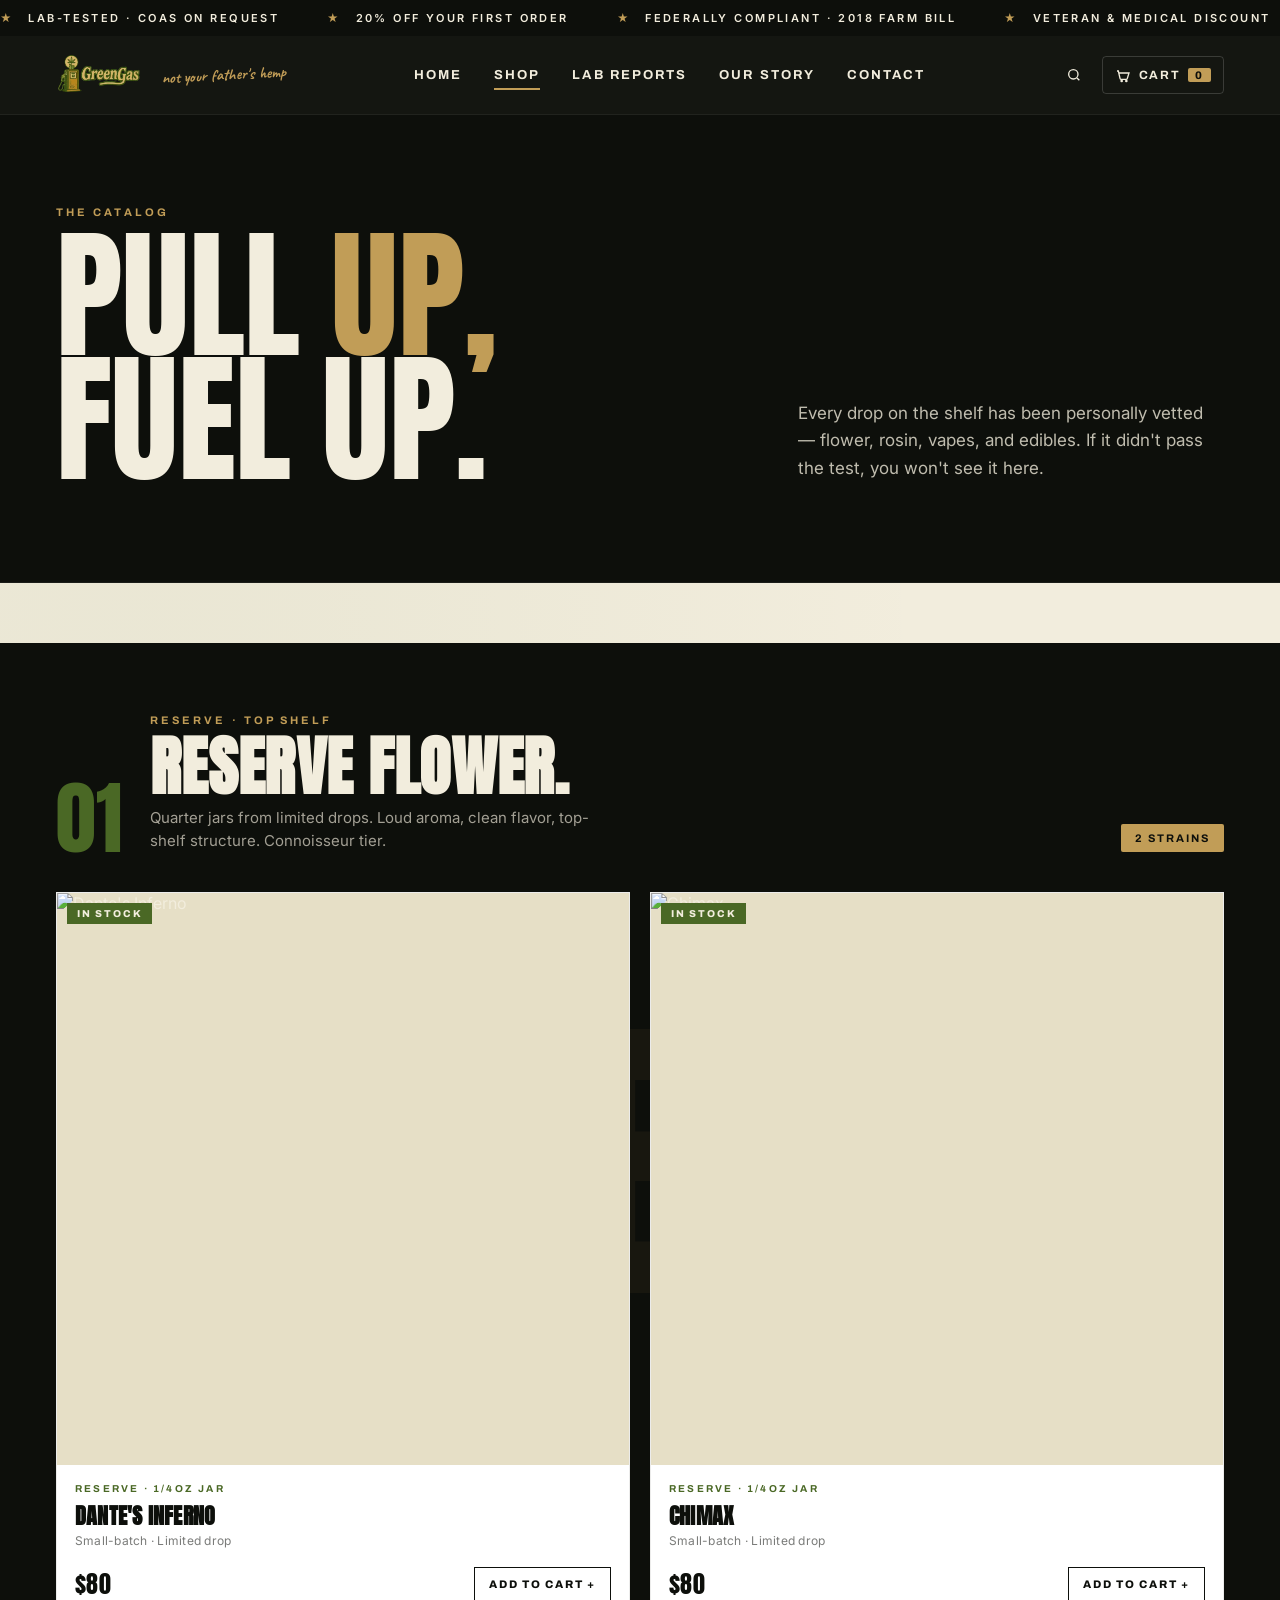
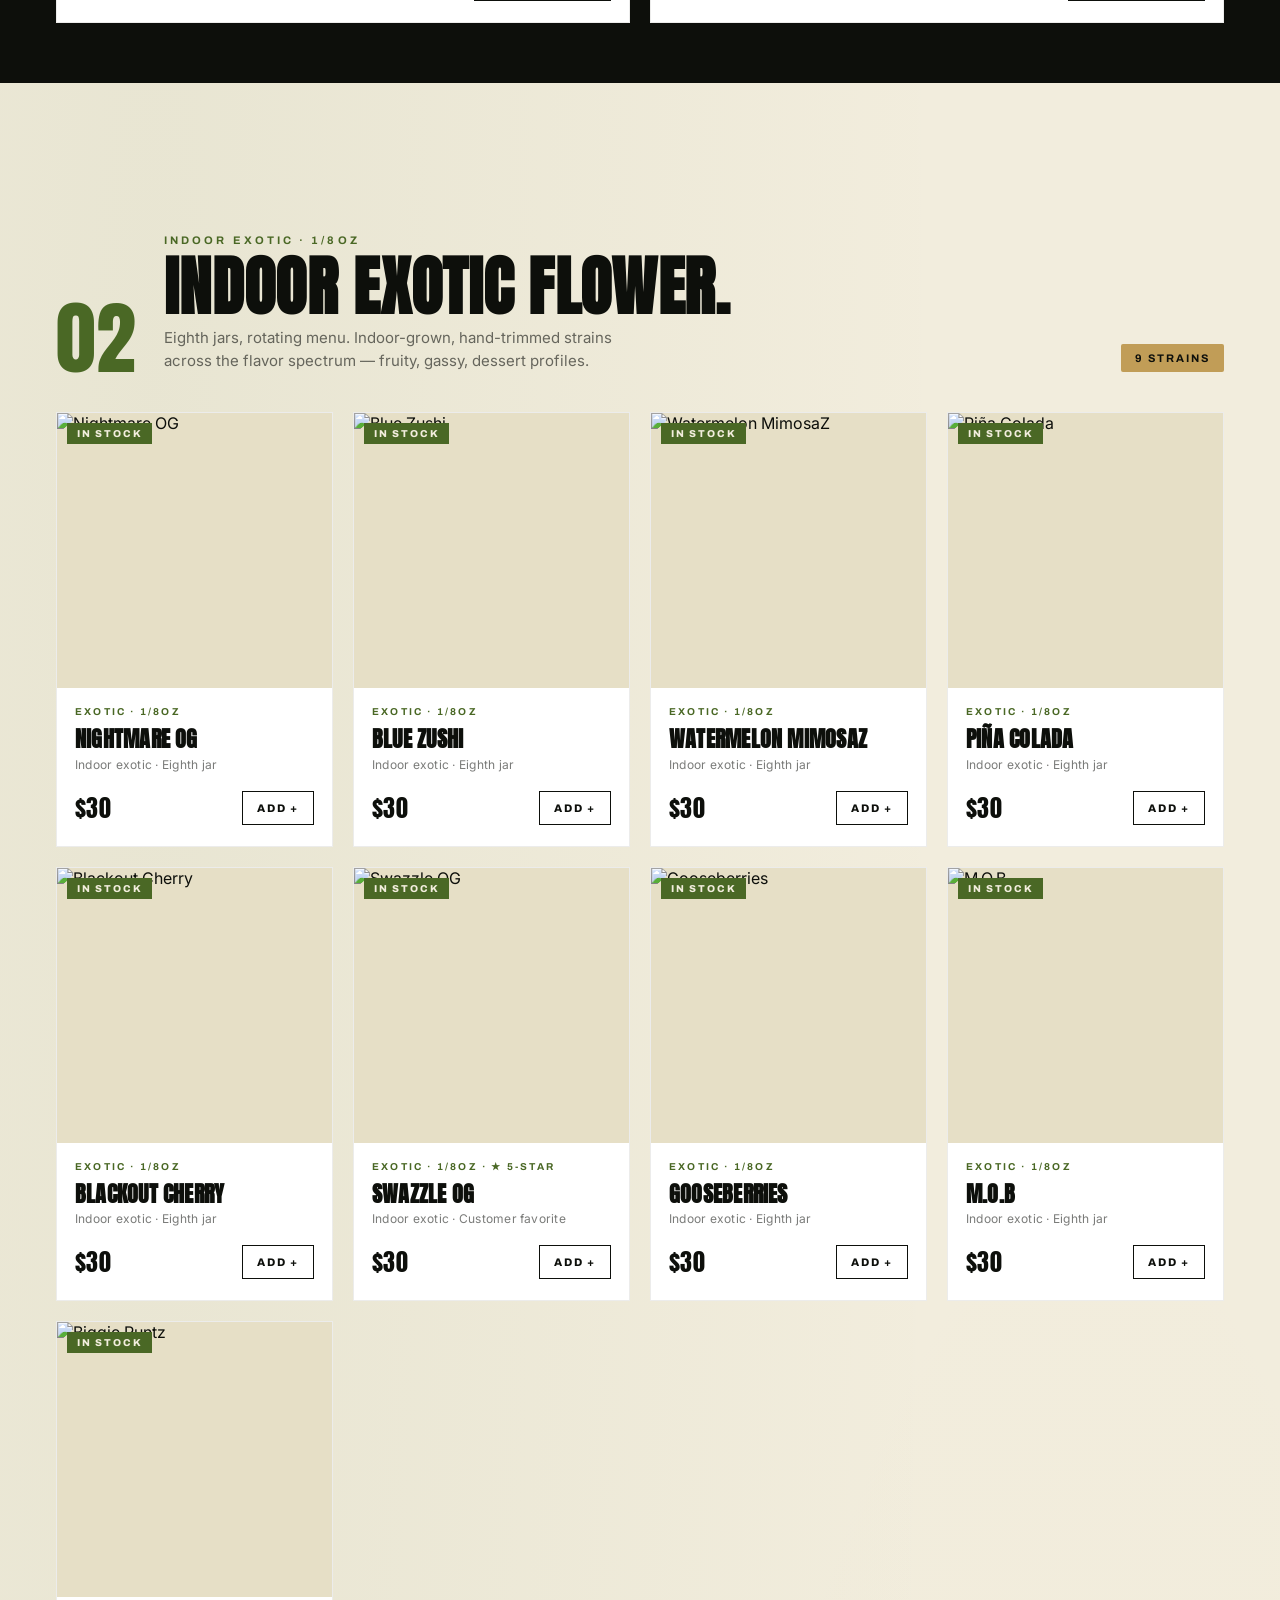
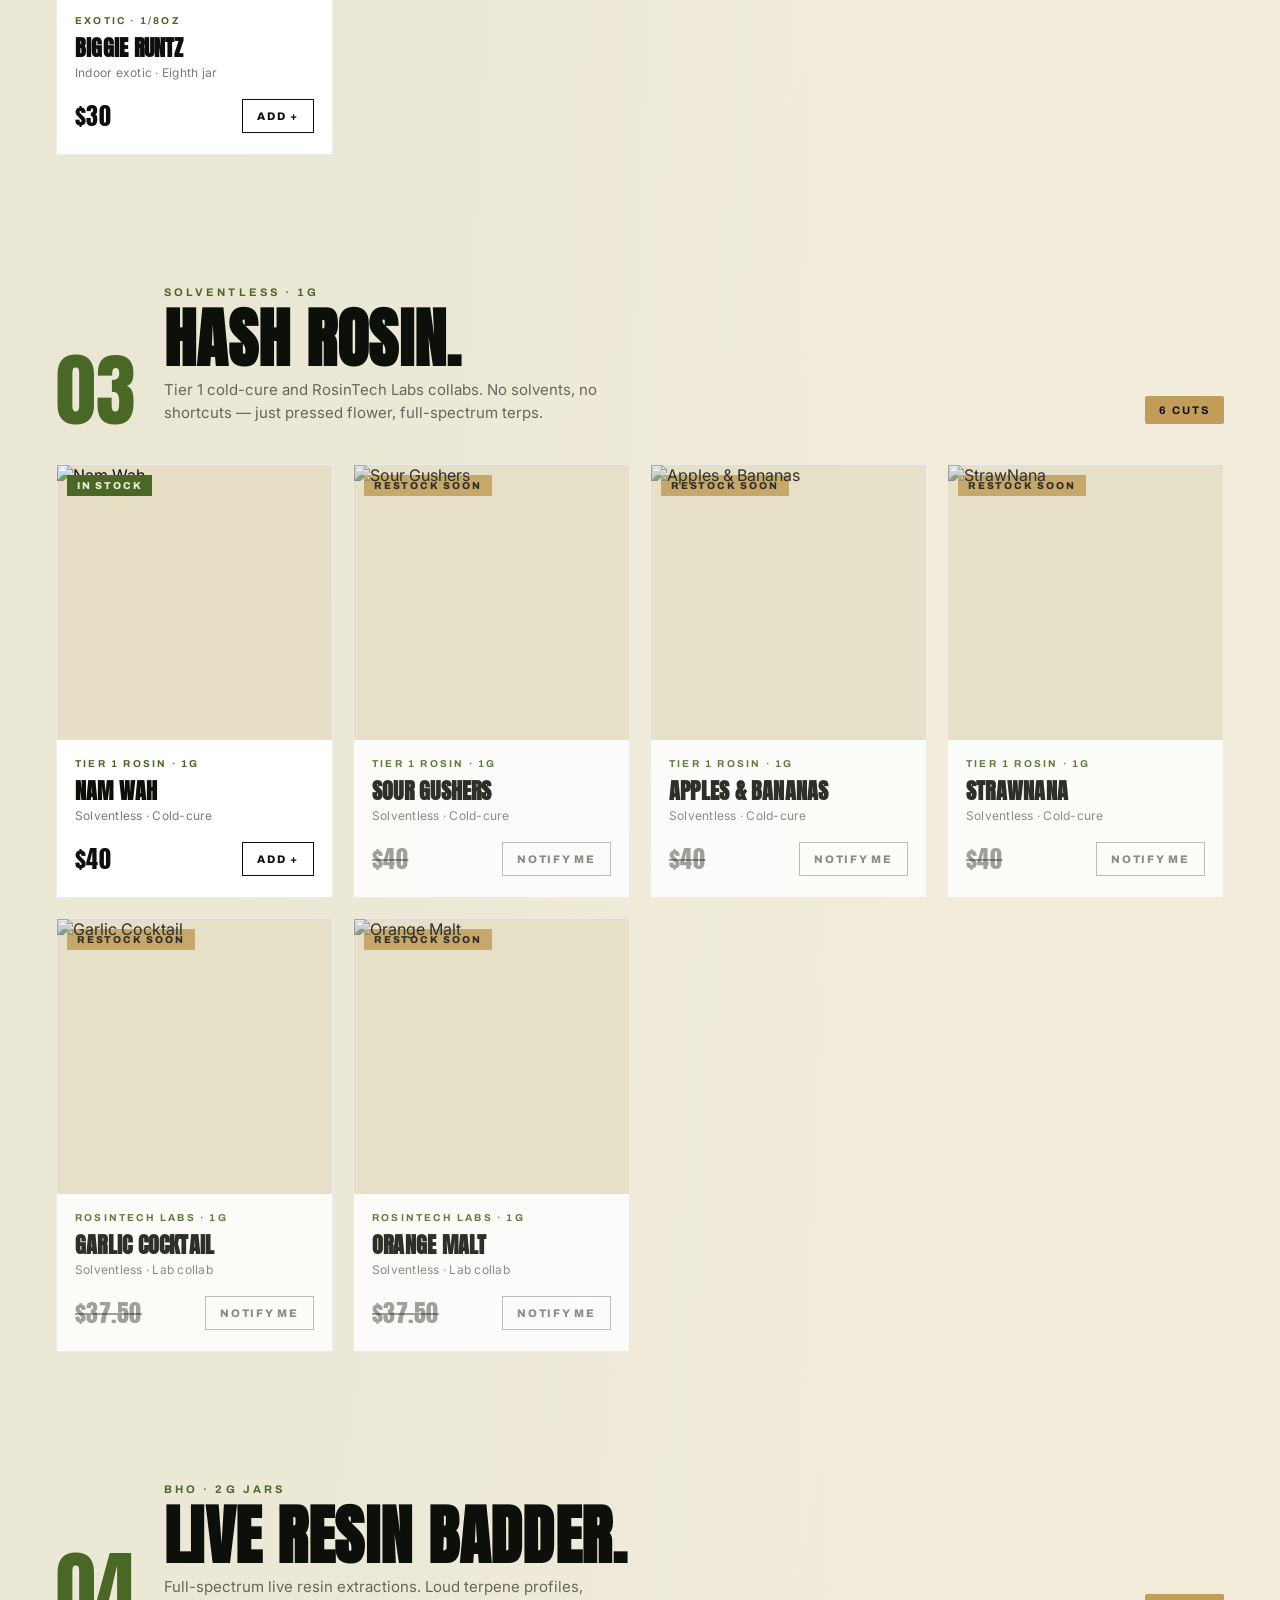
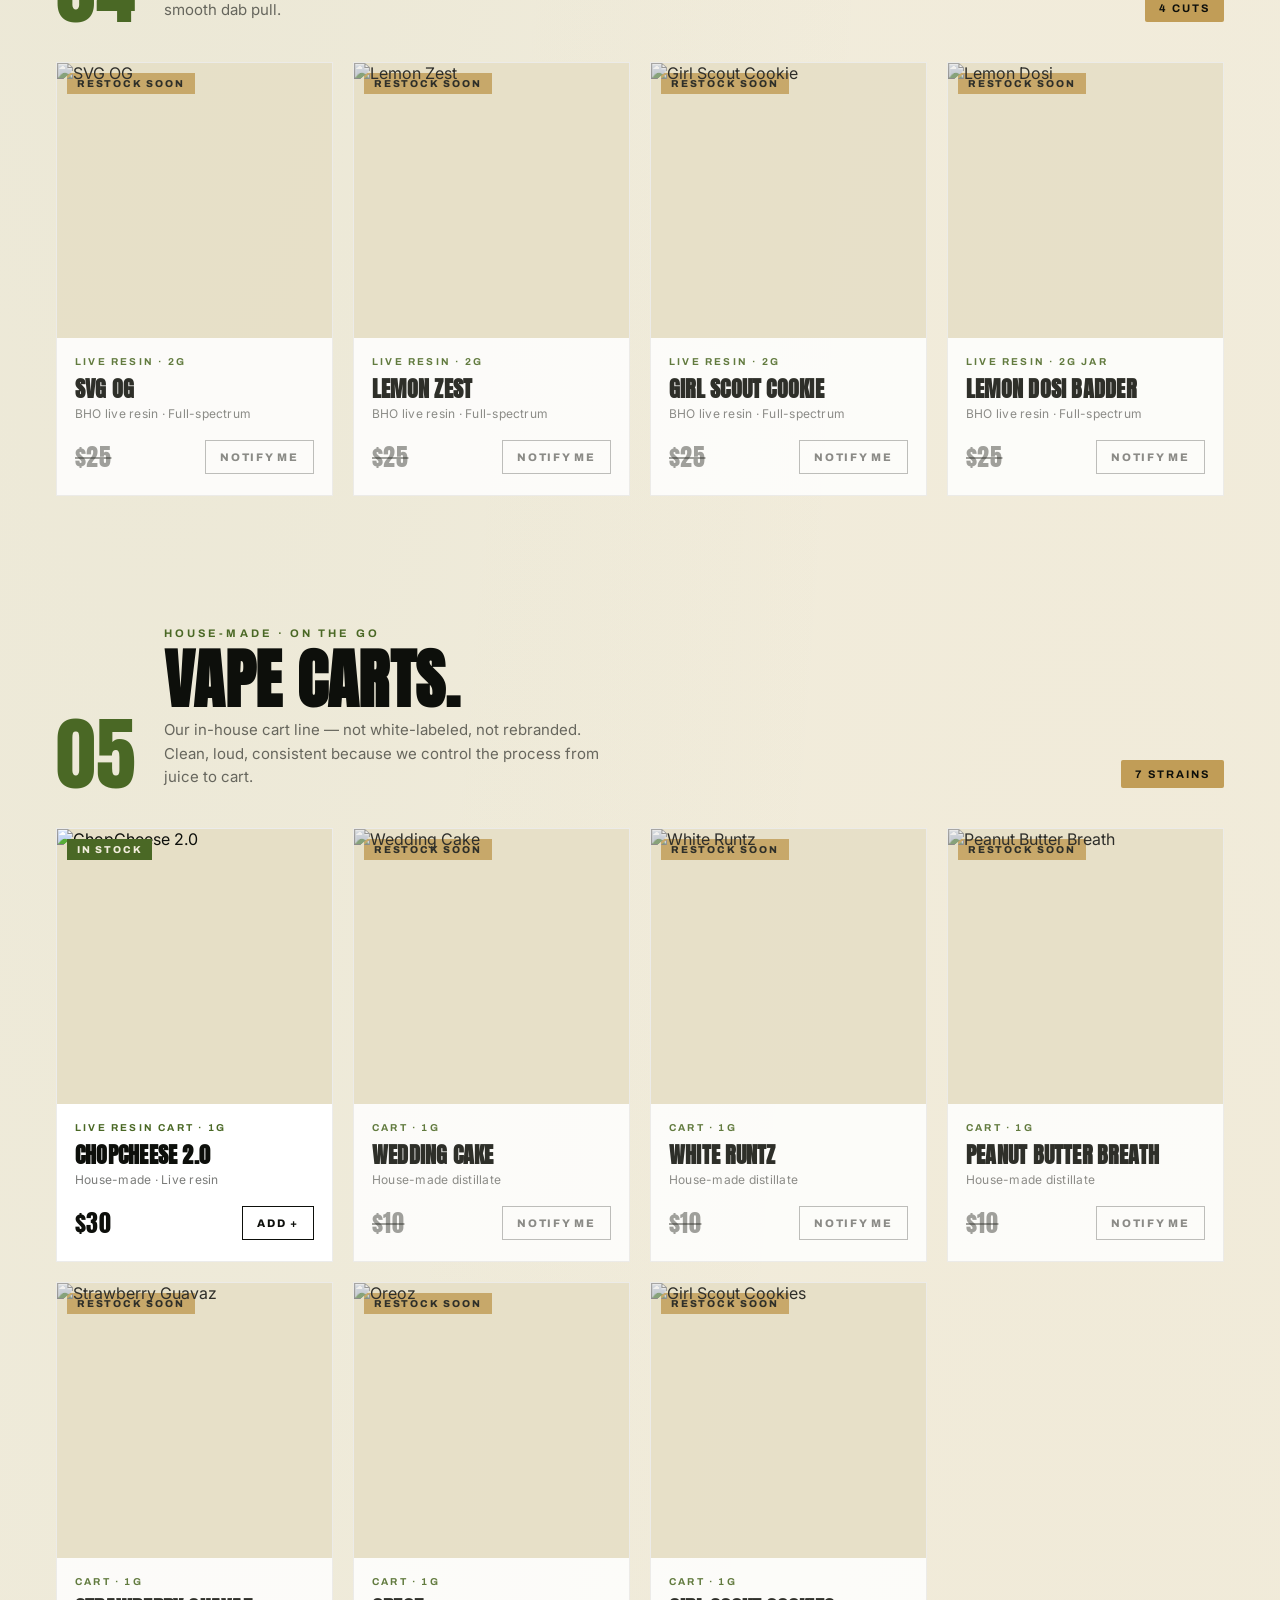
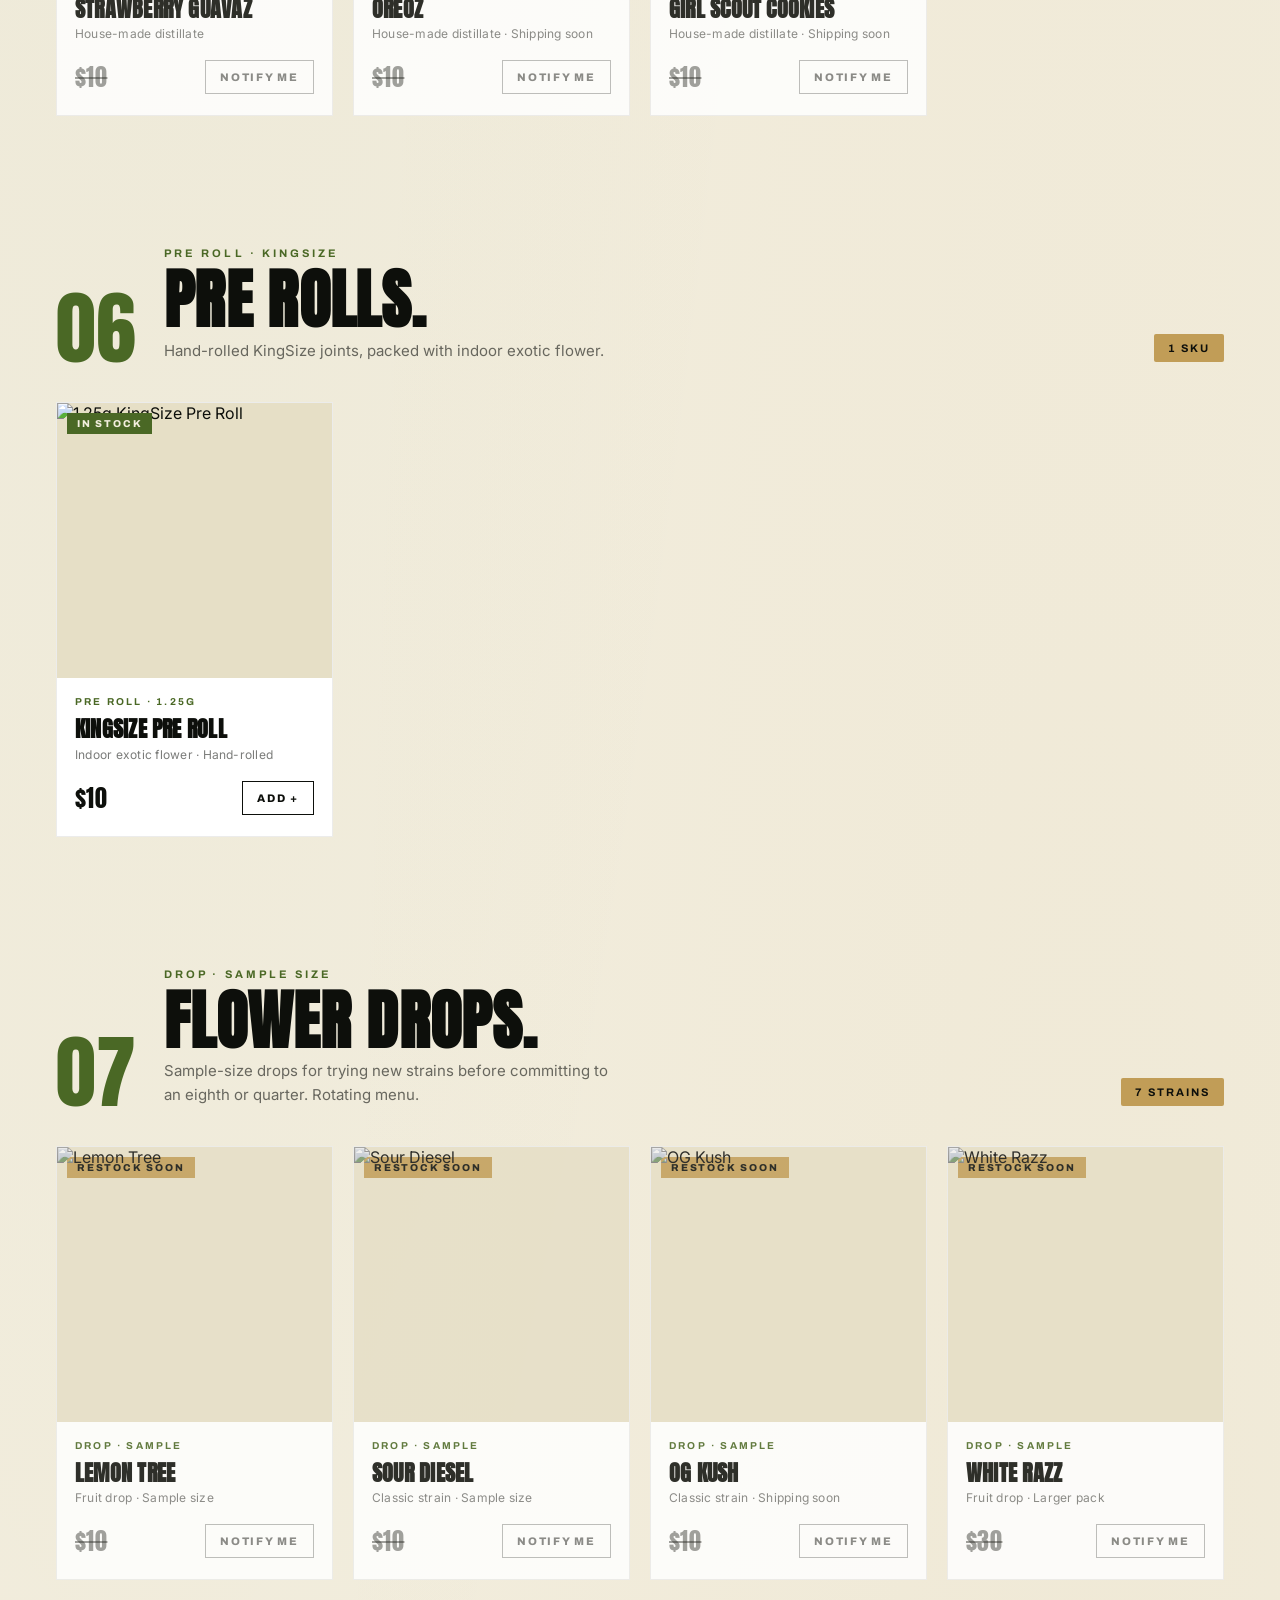
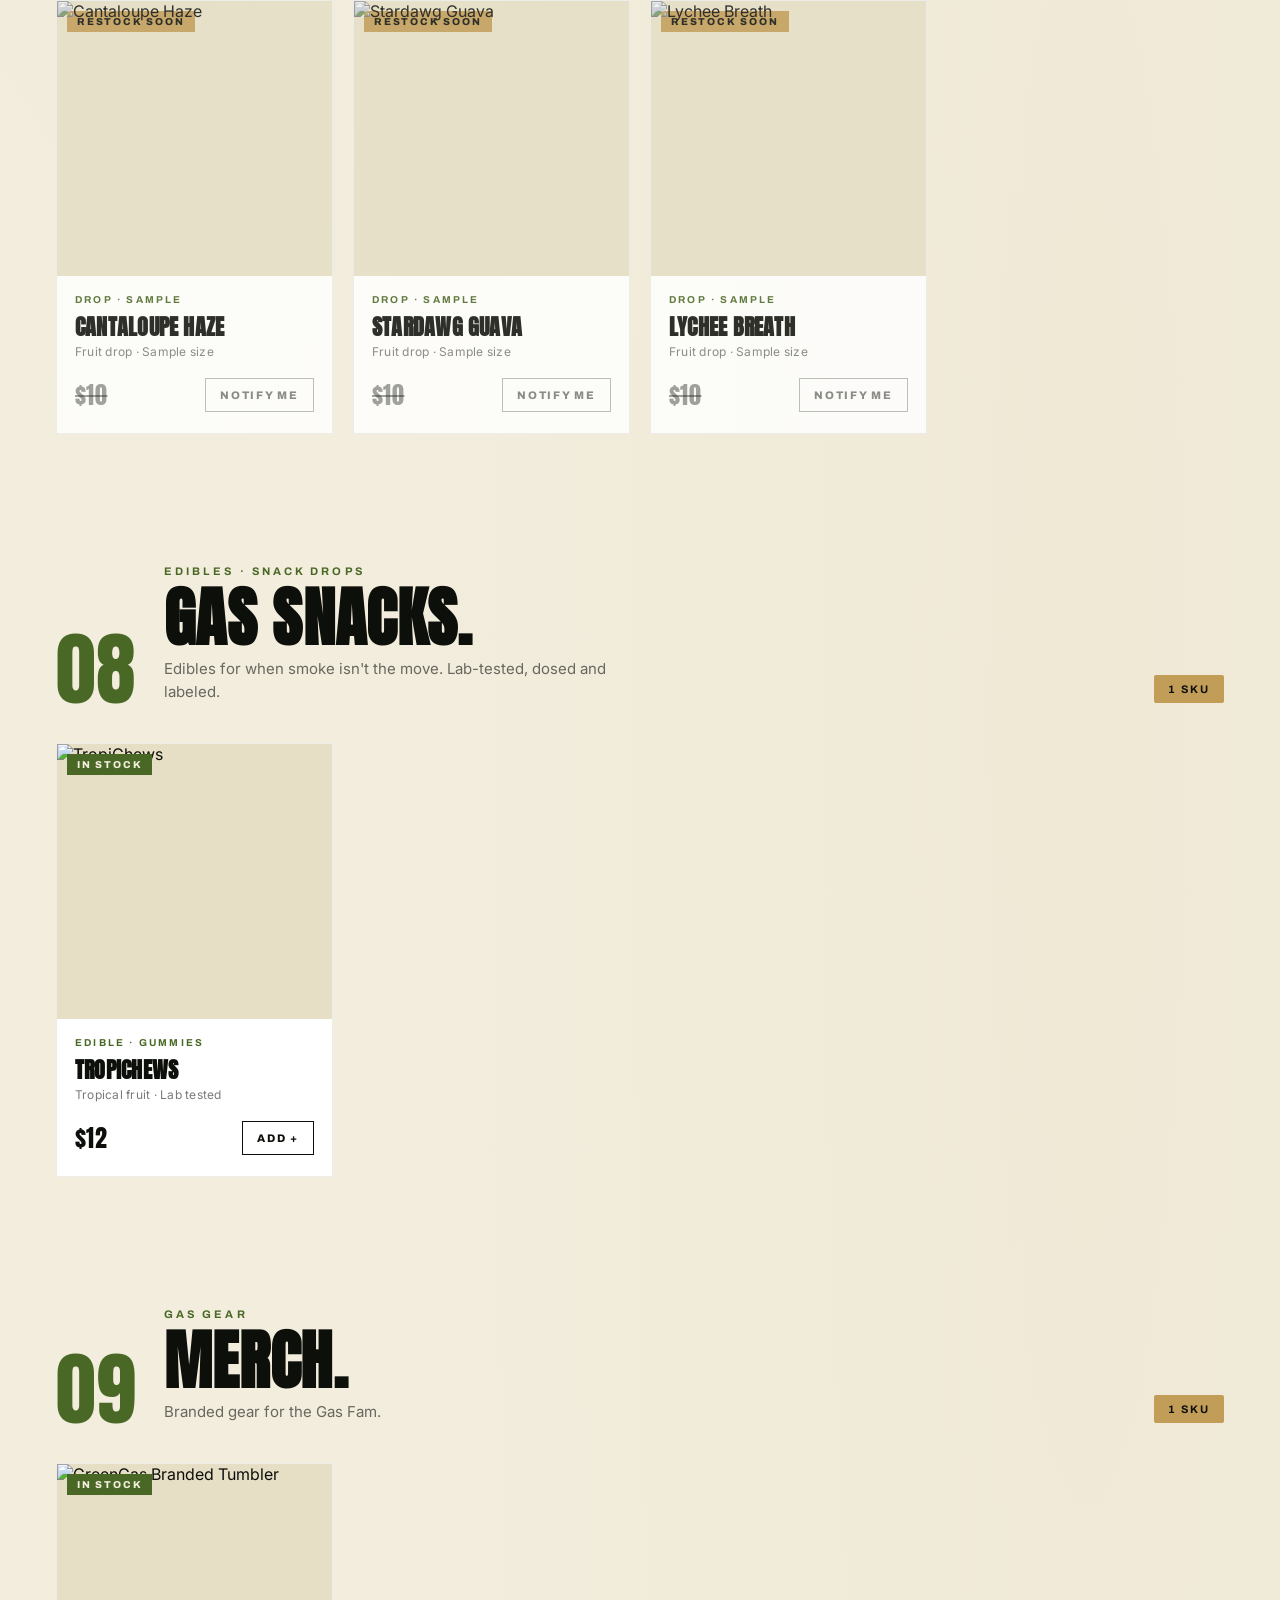
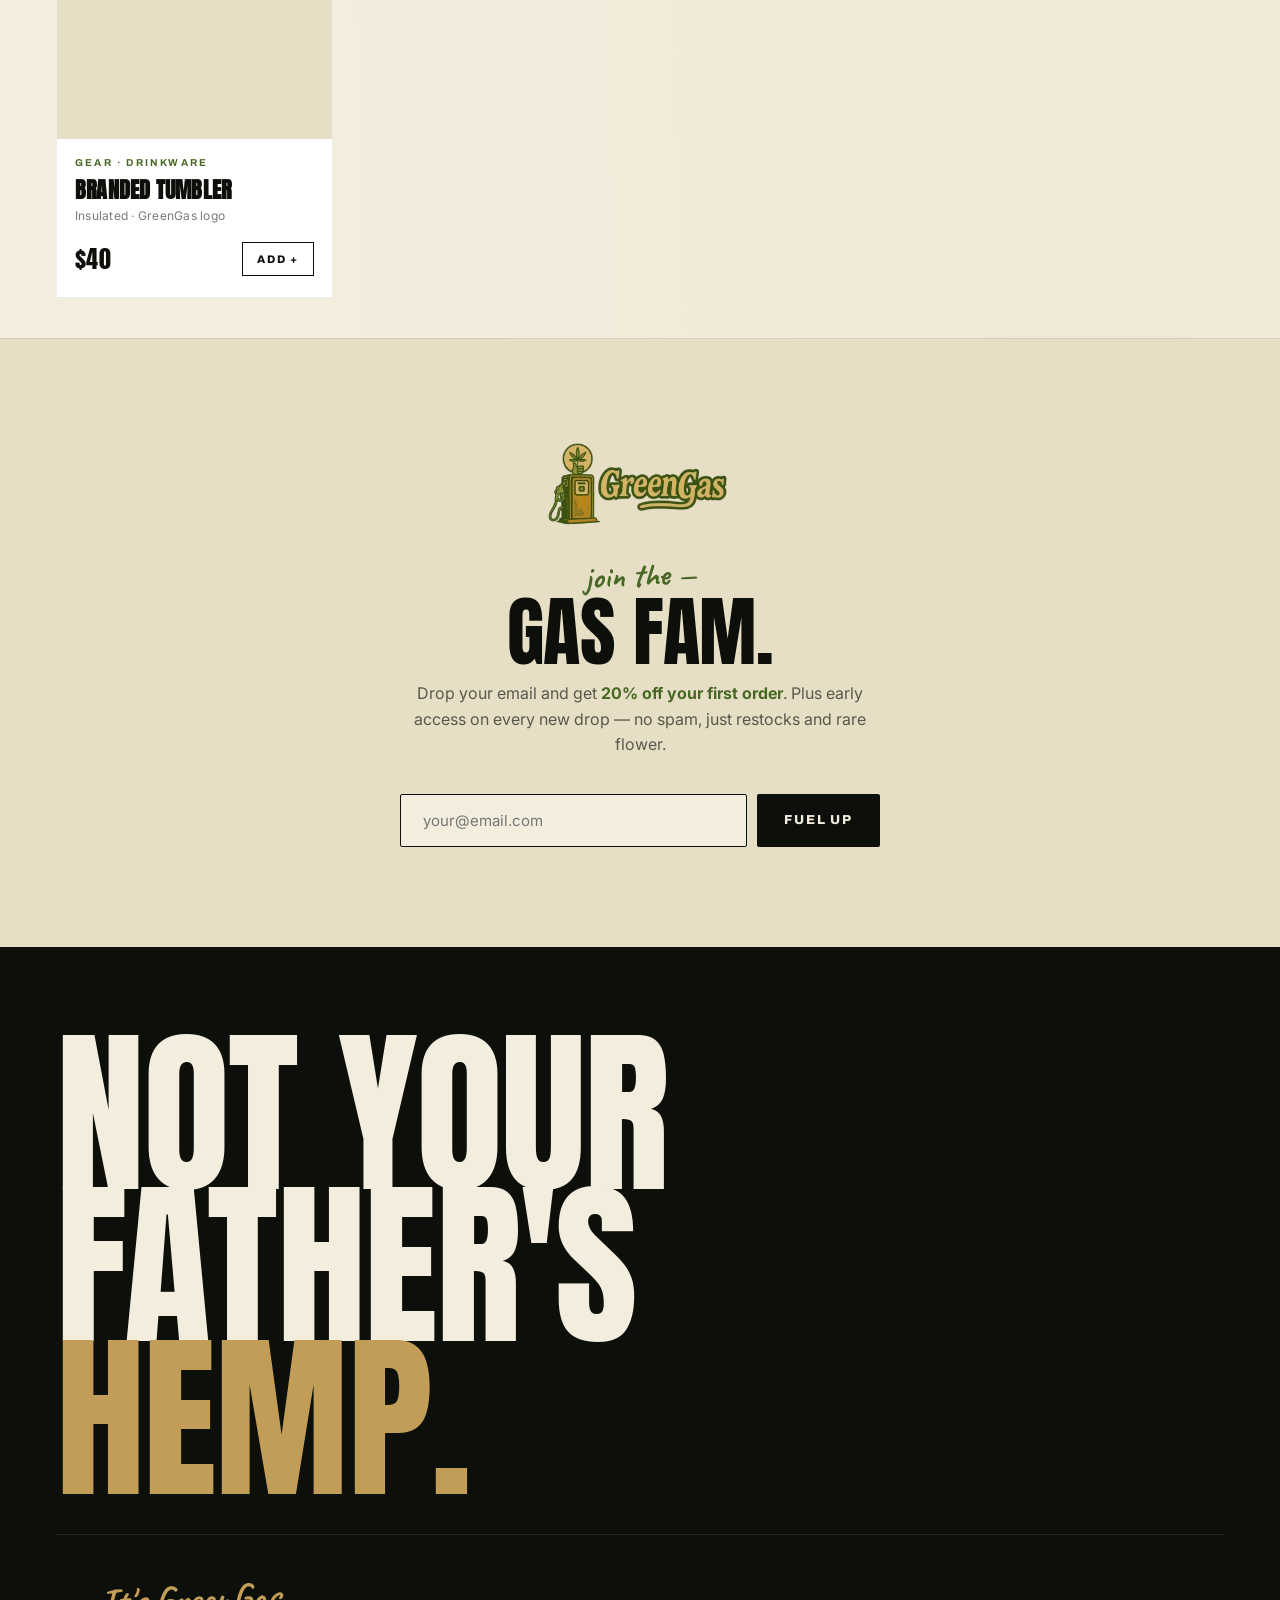
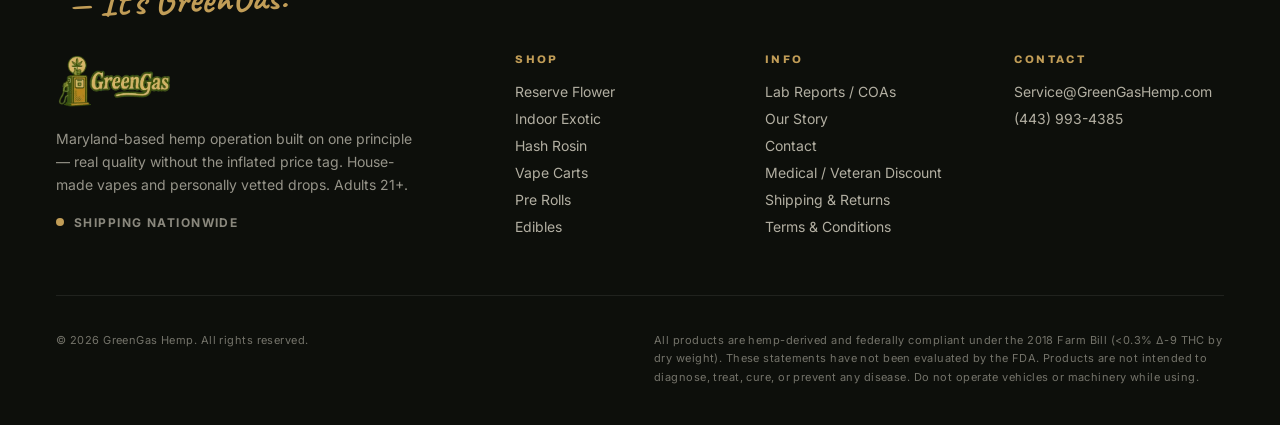
==== commit fcd8554c: "Shop page fixes from client review - Product card h4 now uses --ink color (was inheriting cream from" ====
--- a/shop.html
+++ b/shop.html
@@ -181,7 +181,7 @@
   }
   .pcard .body { padding: 18px 18px 20px; }
   .pcard .cat { font-family: 'Archivo', sans-serif; font-size: 10px; font-weight: 700; letter-spacing: 0.22em; text-transform: uppercase; color: var(--olive); }
-  .pcard h4 { font-family: 'Anton', sans-serif; font-size: 22px; letter-spacing: 0.01em; text-transform: uppercase; margin: 10px 0 6px; line-height: 1.05; }
+  .pcard h4 { font-family: 'Anton', sans-serif; font-size: 22px; letter-spacing: 0.01em; text-transform: uppercase; margin: 10px 0 6px; line-height: 1.05; color: var(--ink); }
   .pcard .strain { font-size: 12px; color: rgba(13,15,11,0.55); margin: 0 0 18px; letter-spacing: 0.02em; }
   .pcard .foot { display: flex; align-items: center; justify-content: space-between; }
   .pcard .price { font-family: 'Anton', sans-serif; font-size: 24px; color: var(--ink); letter-spacing: 0.02em; }
@@ -301,32 +301,9 @@
     </div>
     <div class="reveal">
       <p class="lead">Every drop on the shelf has been personally vetted — flower, rosin, vapes, and edibles. If it didn't pass the test, you won't see it here.</p>
-      <div class="quickstats">
-        <div><div class="n">38</div><div class="l">Total SKUs</div></div>
-        <div><div class="n">9</div><div class="l">Categories</div></div>
-        <div><div class="n">100%</div><div class="l">Lab tested</div></div>
-      </div>
-    </div>
-  </div>
-</section>
-
-<!-- FILTER BAR -->
-<nav class="filterbar" id="filterbar">
-  <div class="container">
-    <div class="filterbar-inner">
-      <a href="#all" class="active">All <span class="count">38</span></a>
-      <a href="#reserve">Reserve <span class="count">2</span></a>
-      <a href="#exotic">Indoor Exotic <span class="count">9</span></a>
-      <a href="#rosin">Hash Rosin <span class="count">6</span></a>
-      <a href="#live-resin">Live Resin <span class="count">4</span></a>
-      <a href="#vapes">Vape Carts <span class="count">7</span></a>
-      <a href="#prerolls">Pre Rolls <span class="count">1</span></a>
-      <a href="#flower-drops">Flower Drops <span class="count">7</span></a>
-      <a href="#edibles">Edibles <span class="count">1</span></a>
-      <a href="#merch">Merch <span class="count">1</span></a>
-    </div>
-  </div>
-</nav>
+    </div>
+  </div>
+</section>
 
 <!-- ============ RESERVE ============ -->
 <div class="reserve-feat" id="reserve">
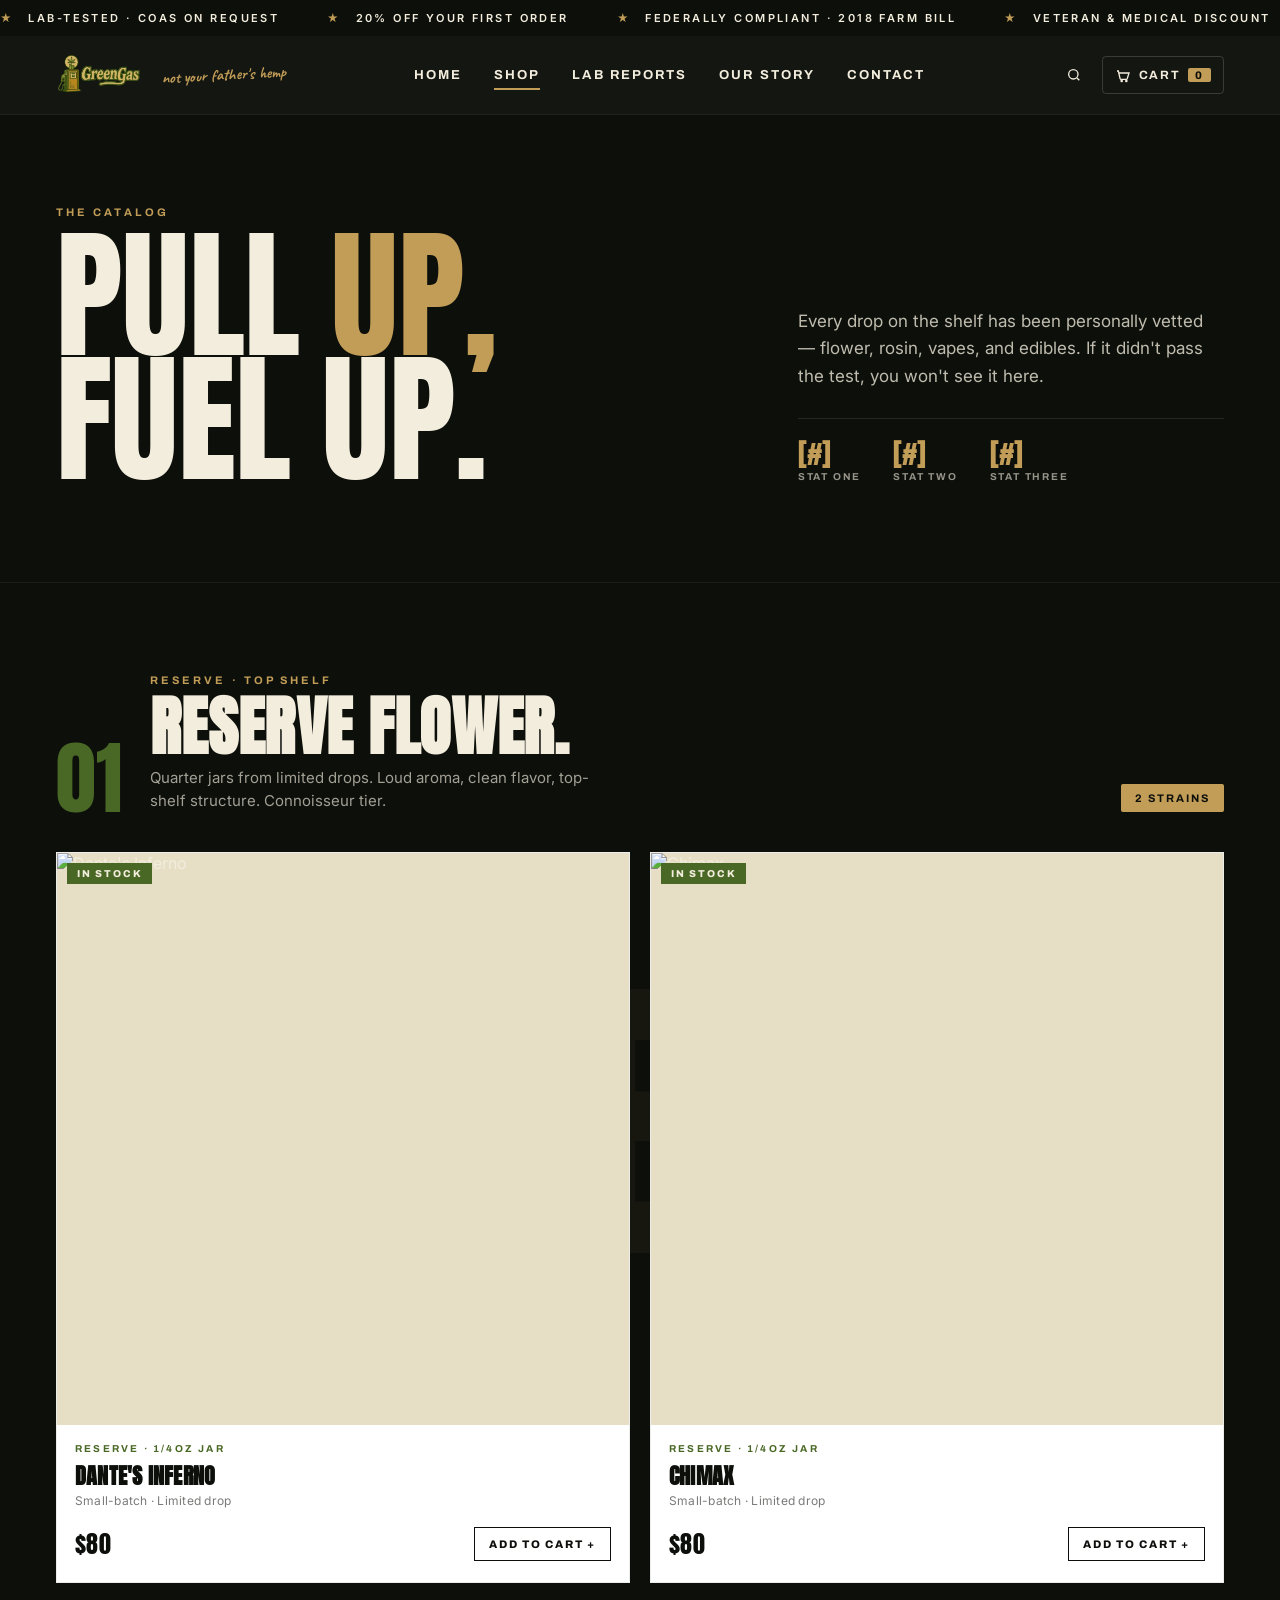
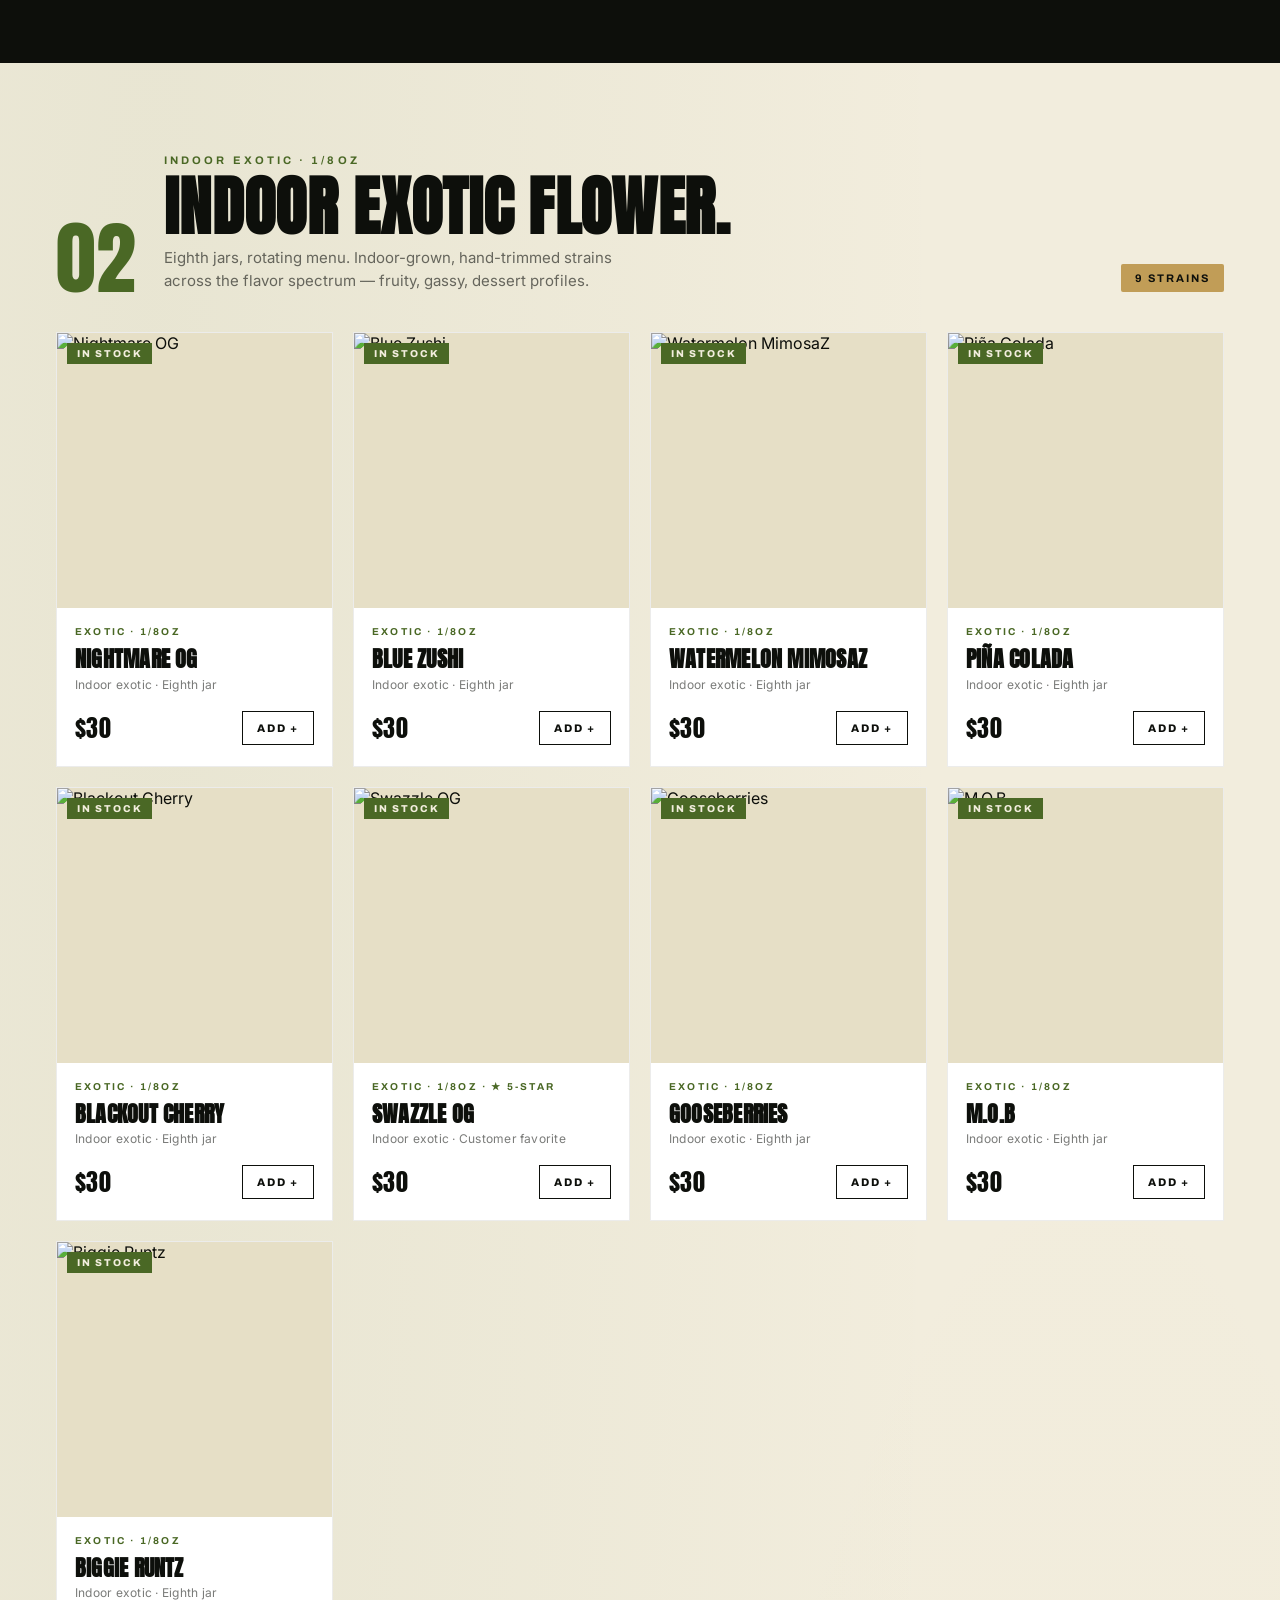
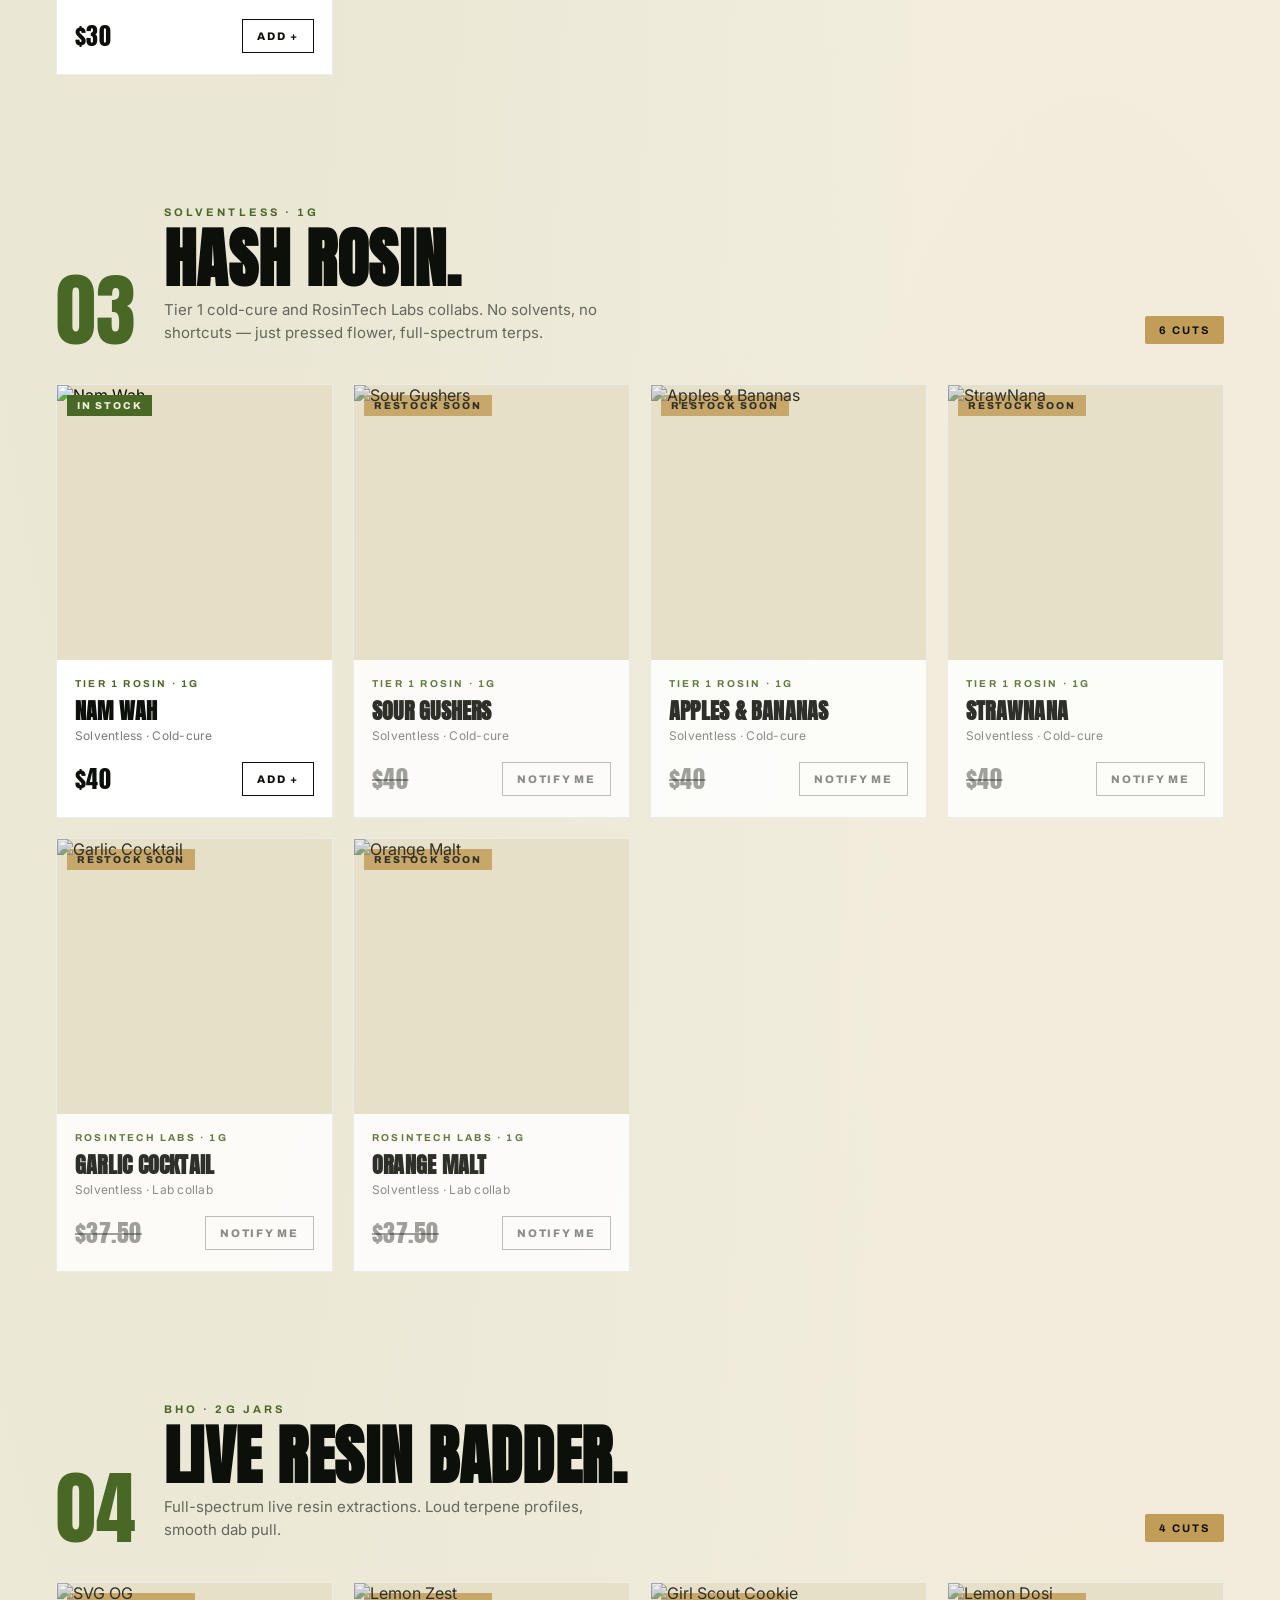
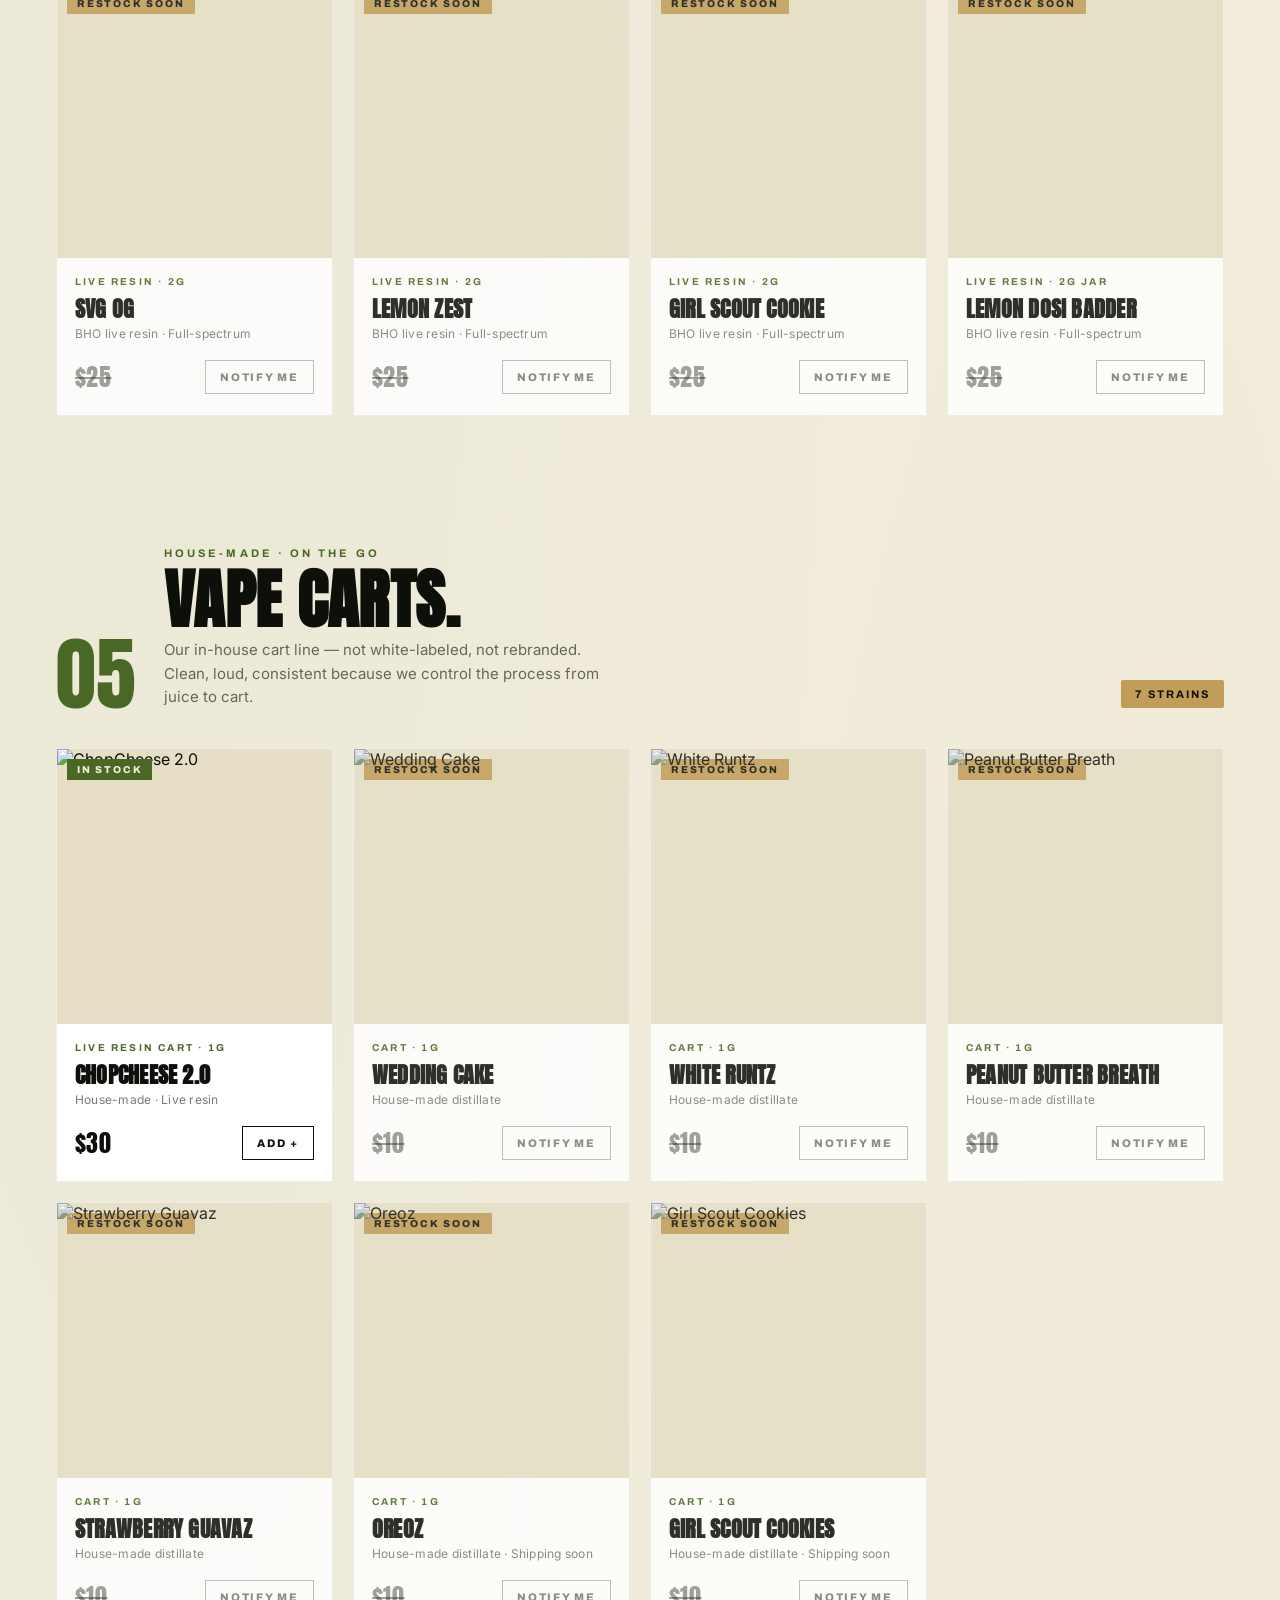
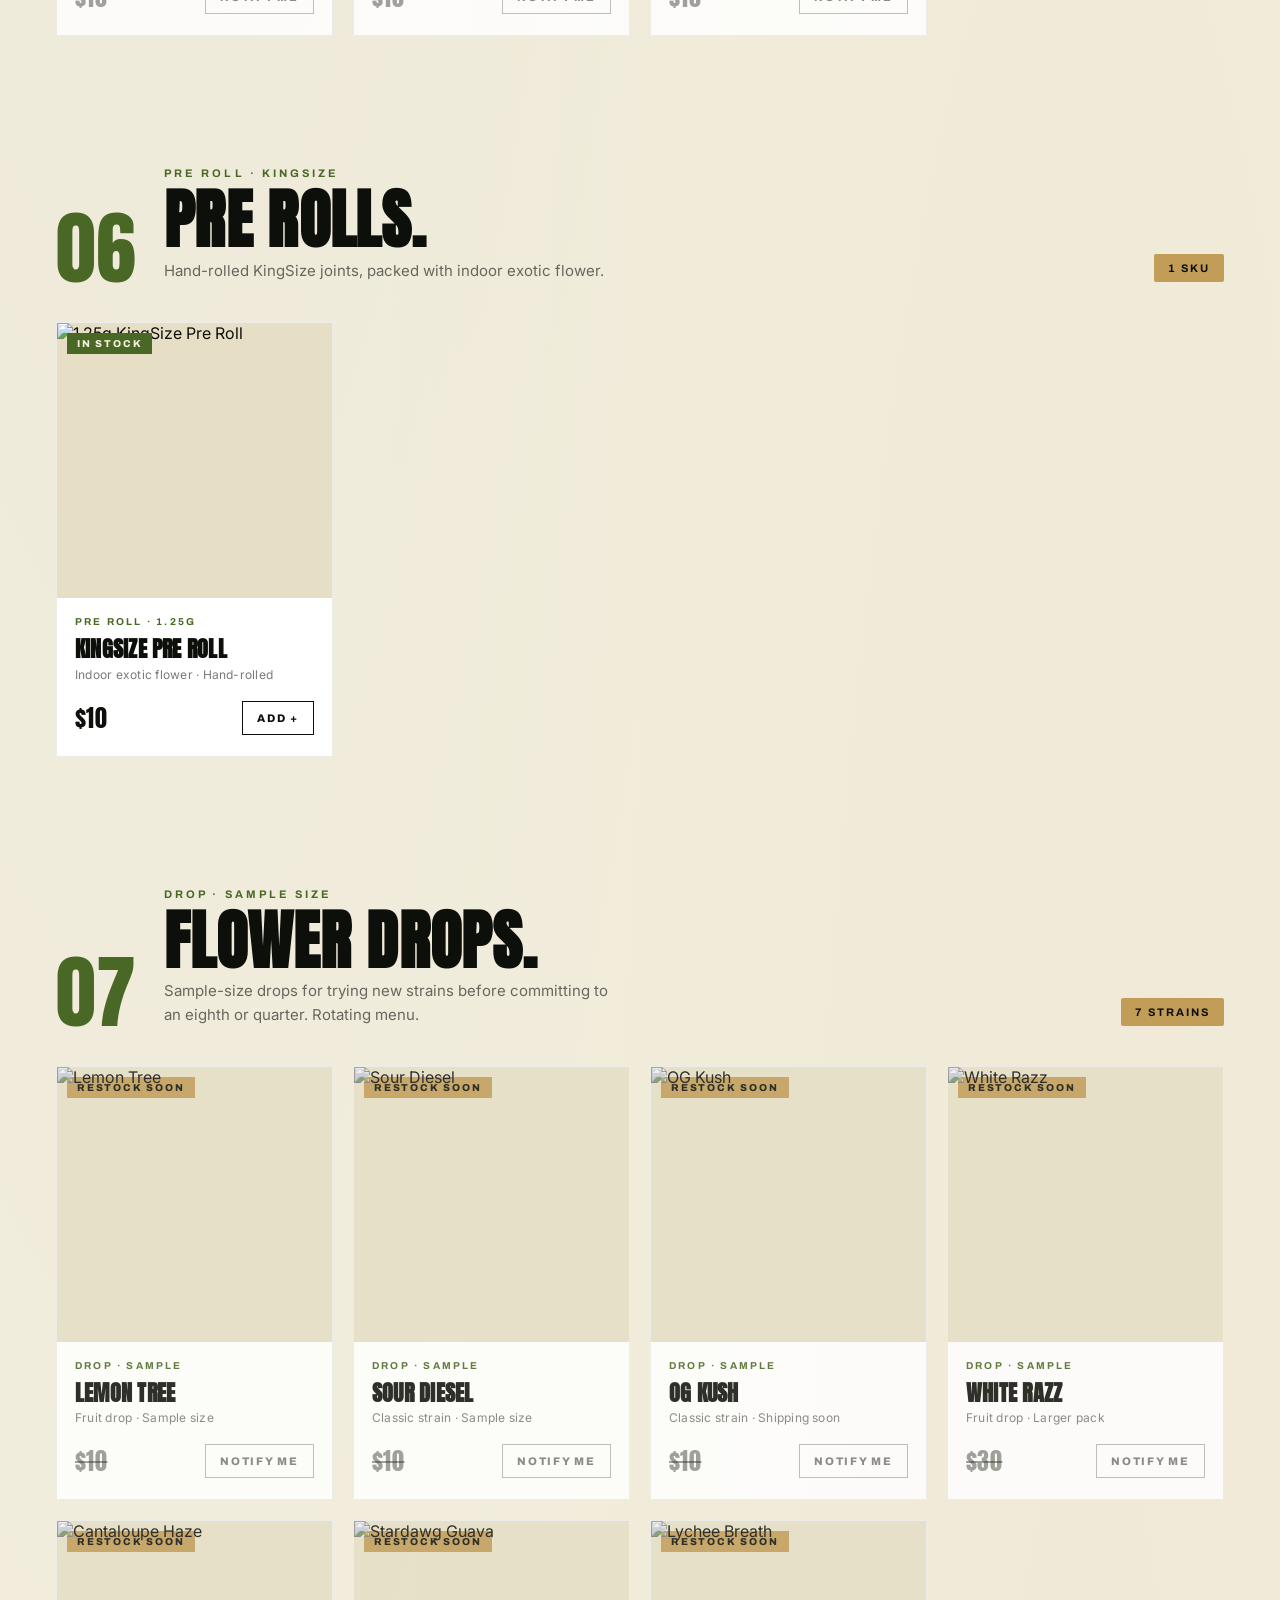
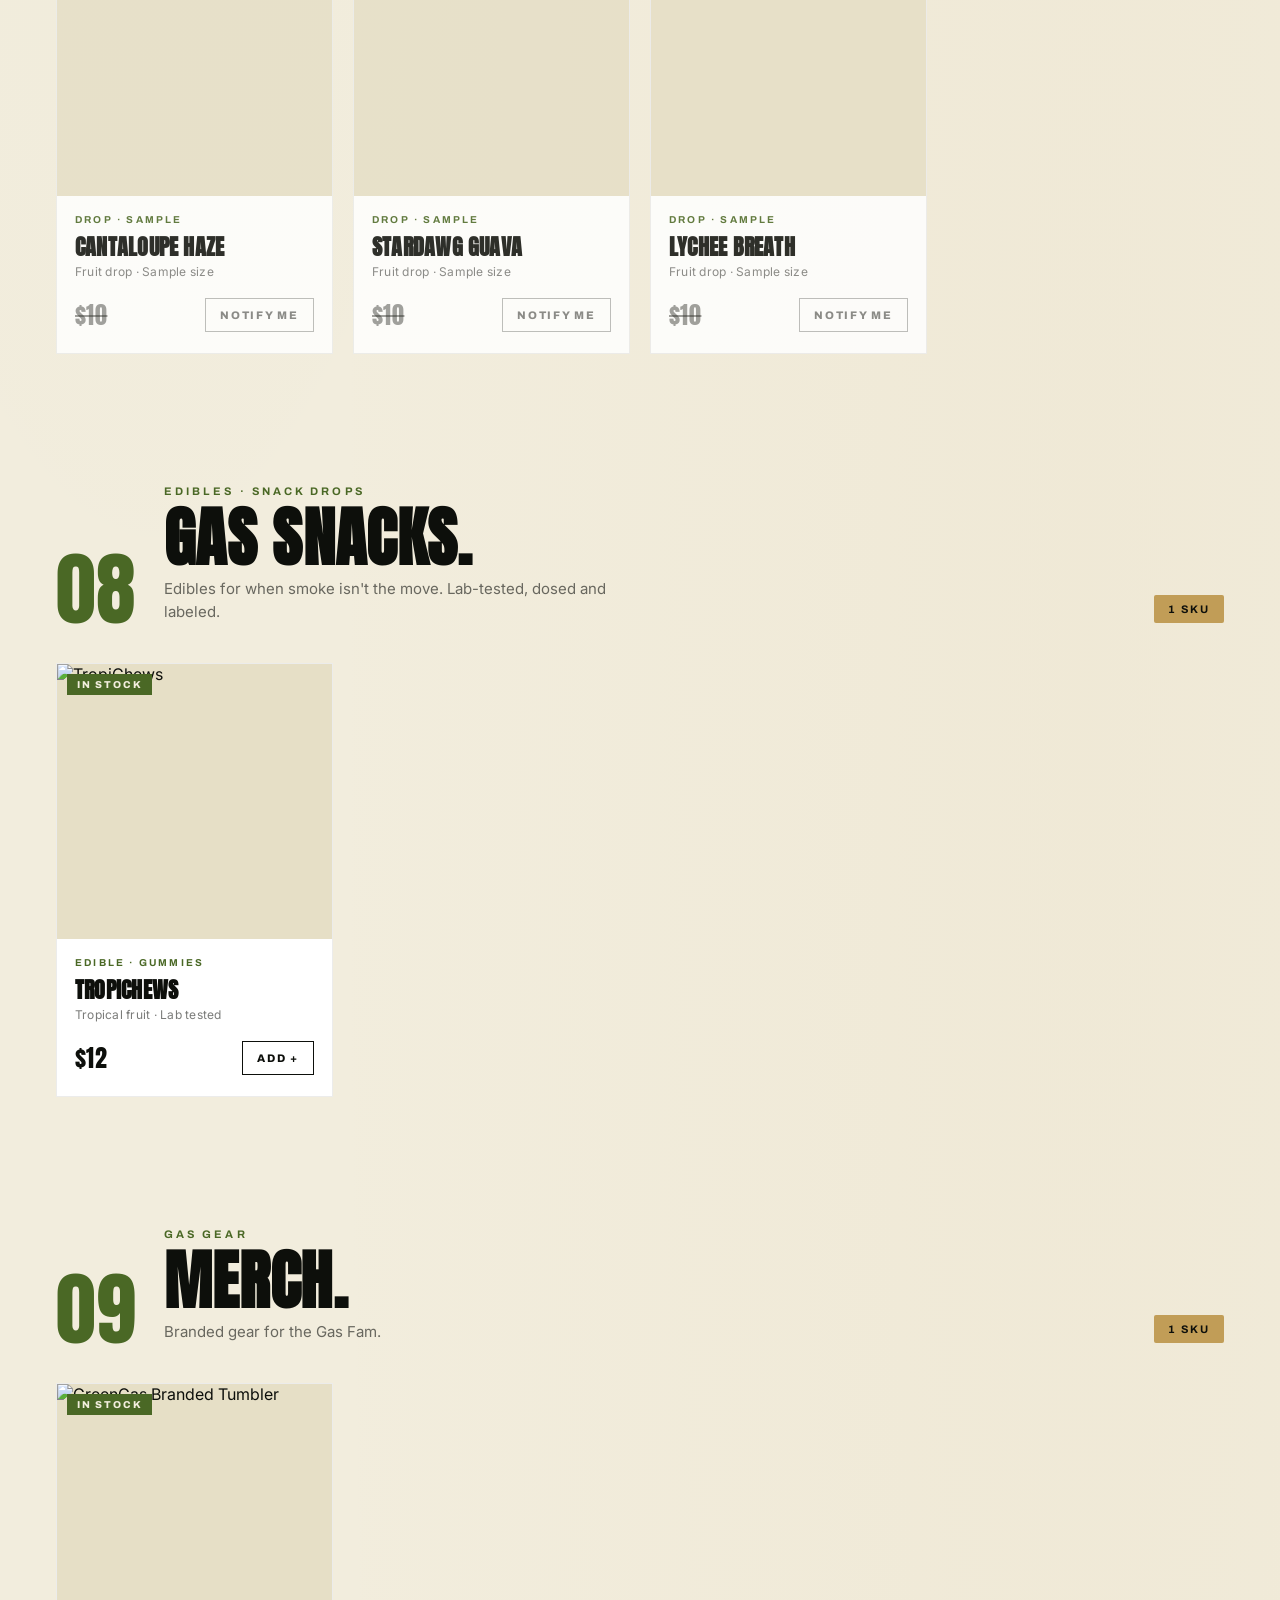
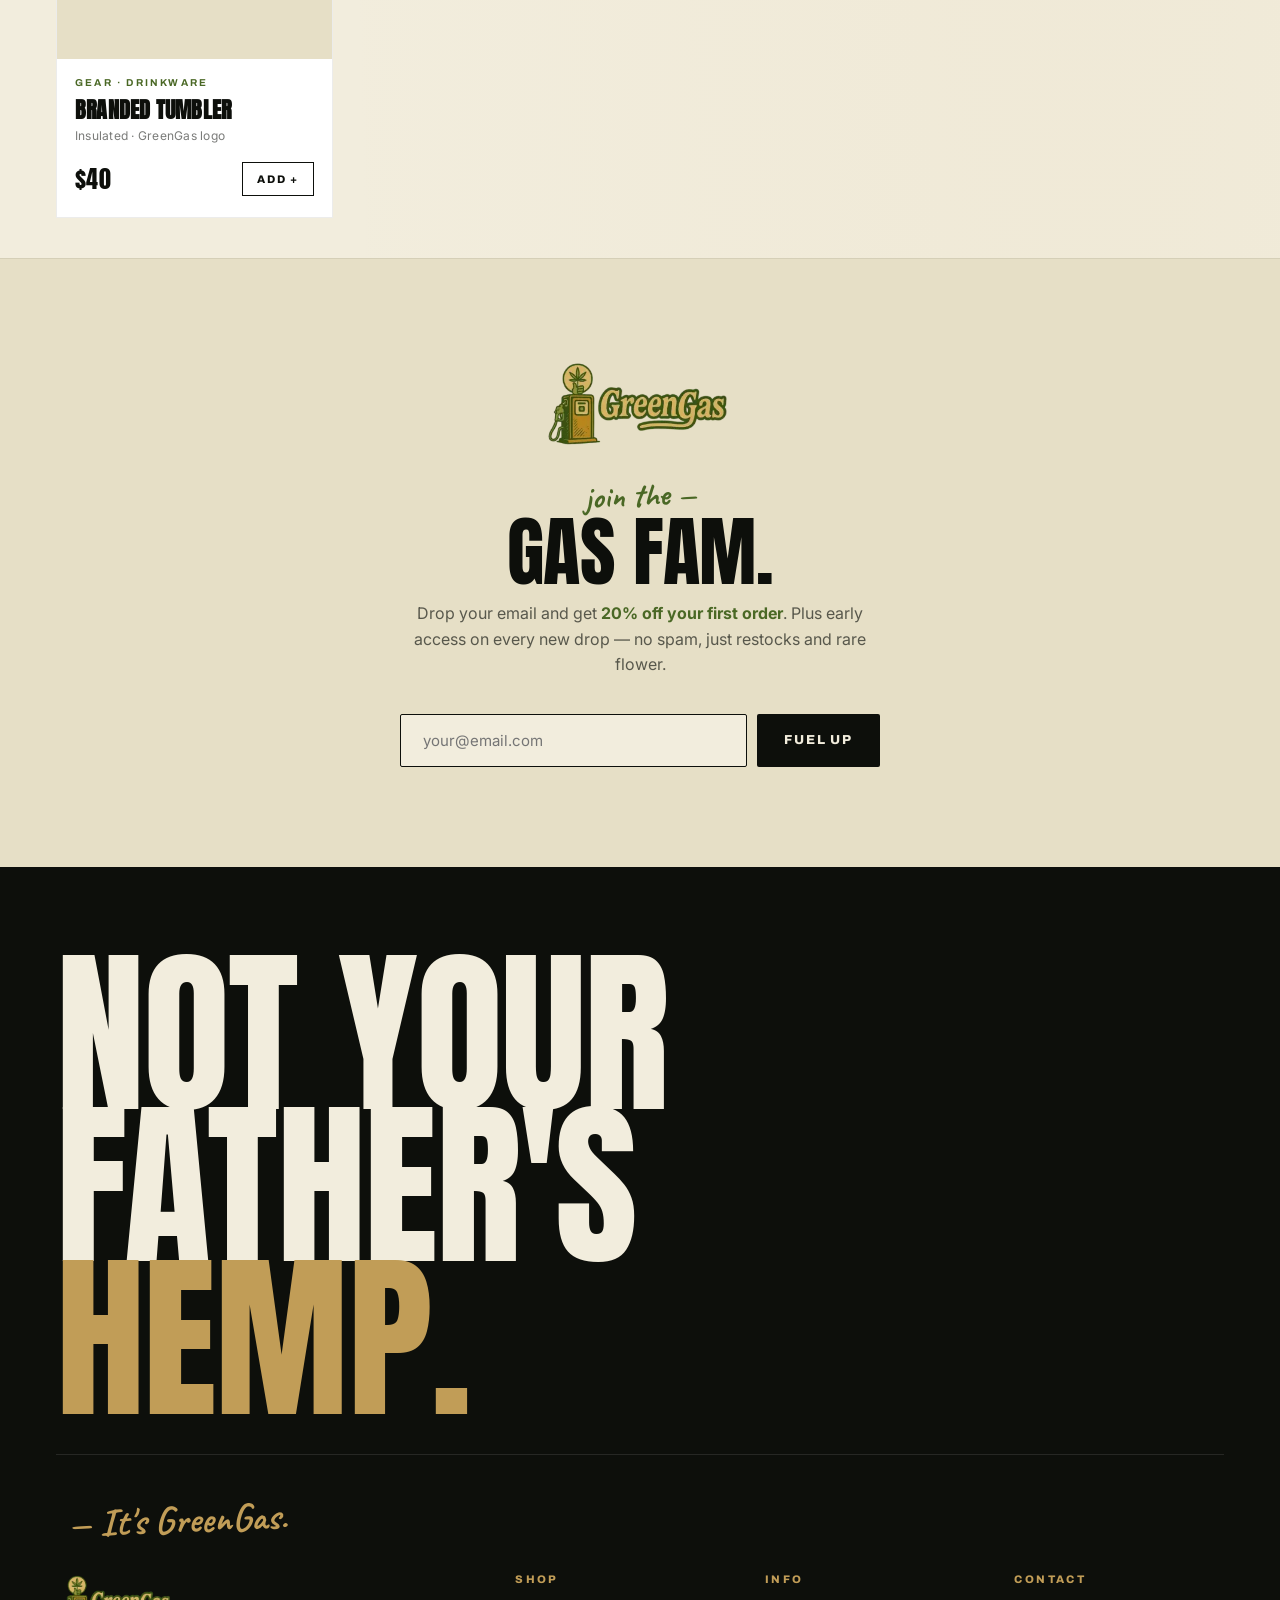
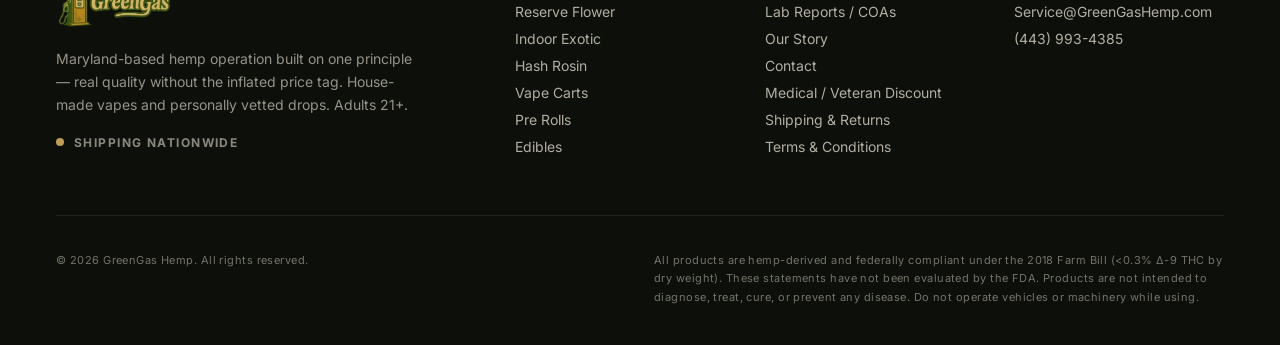
==== commit 717fcc42: "Shop tweaks + placeholder pages for Lab Reports and Our Story Shop: - Removed margin from .reserve-f" ====
--- a/shop.html
+++ b/shop.html
@@ -206,7 +206,7 @@
   .pcard.notify .stock { background: var(--gold); color: var(--ink); }
 
   /* RESERVE BLOCK (premium treatment) */
-  .reserve-feat { background: var(--ink); color: var(--paper); padding: 60px 0; margin: 60px 0; position: relative; overflow: hidden; }
+  .reserve-feat { background: var(--ink); color: var(--paper); padding: 80px 0; position: relative; overflow: hidden; }
   .reserve-feat::before {
     content: 'RESERVE'; position: absolute; left: 0; right: 0; top: 50%;
     transform: translateY(-50%); text-align: center;
@@ -301,6 +301,11 @@
     </div>
     <div class="reveal">
       <p class="lead">Every drop on the shelf has been personally vetted — flower, rosin, vapes, and edibles. If it didn't pass the test, you won't see it here.</p>
+      <div class="quickstats">
+        <div><div class="n">[#]</div><div class="l">Stat one</div></div>
+        <div><div class="n">[#]</div><div class="l">Stat two</div></div>
+        <div><div class="n">[#]</div><div class="l">Stat three</div></div>
+      </div>
     </div>
   </div>
 </section>
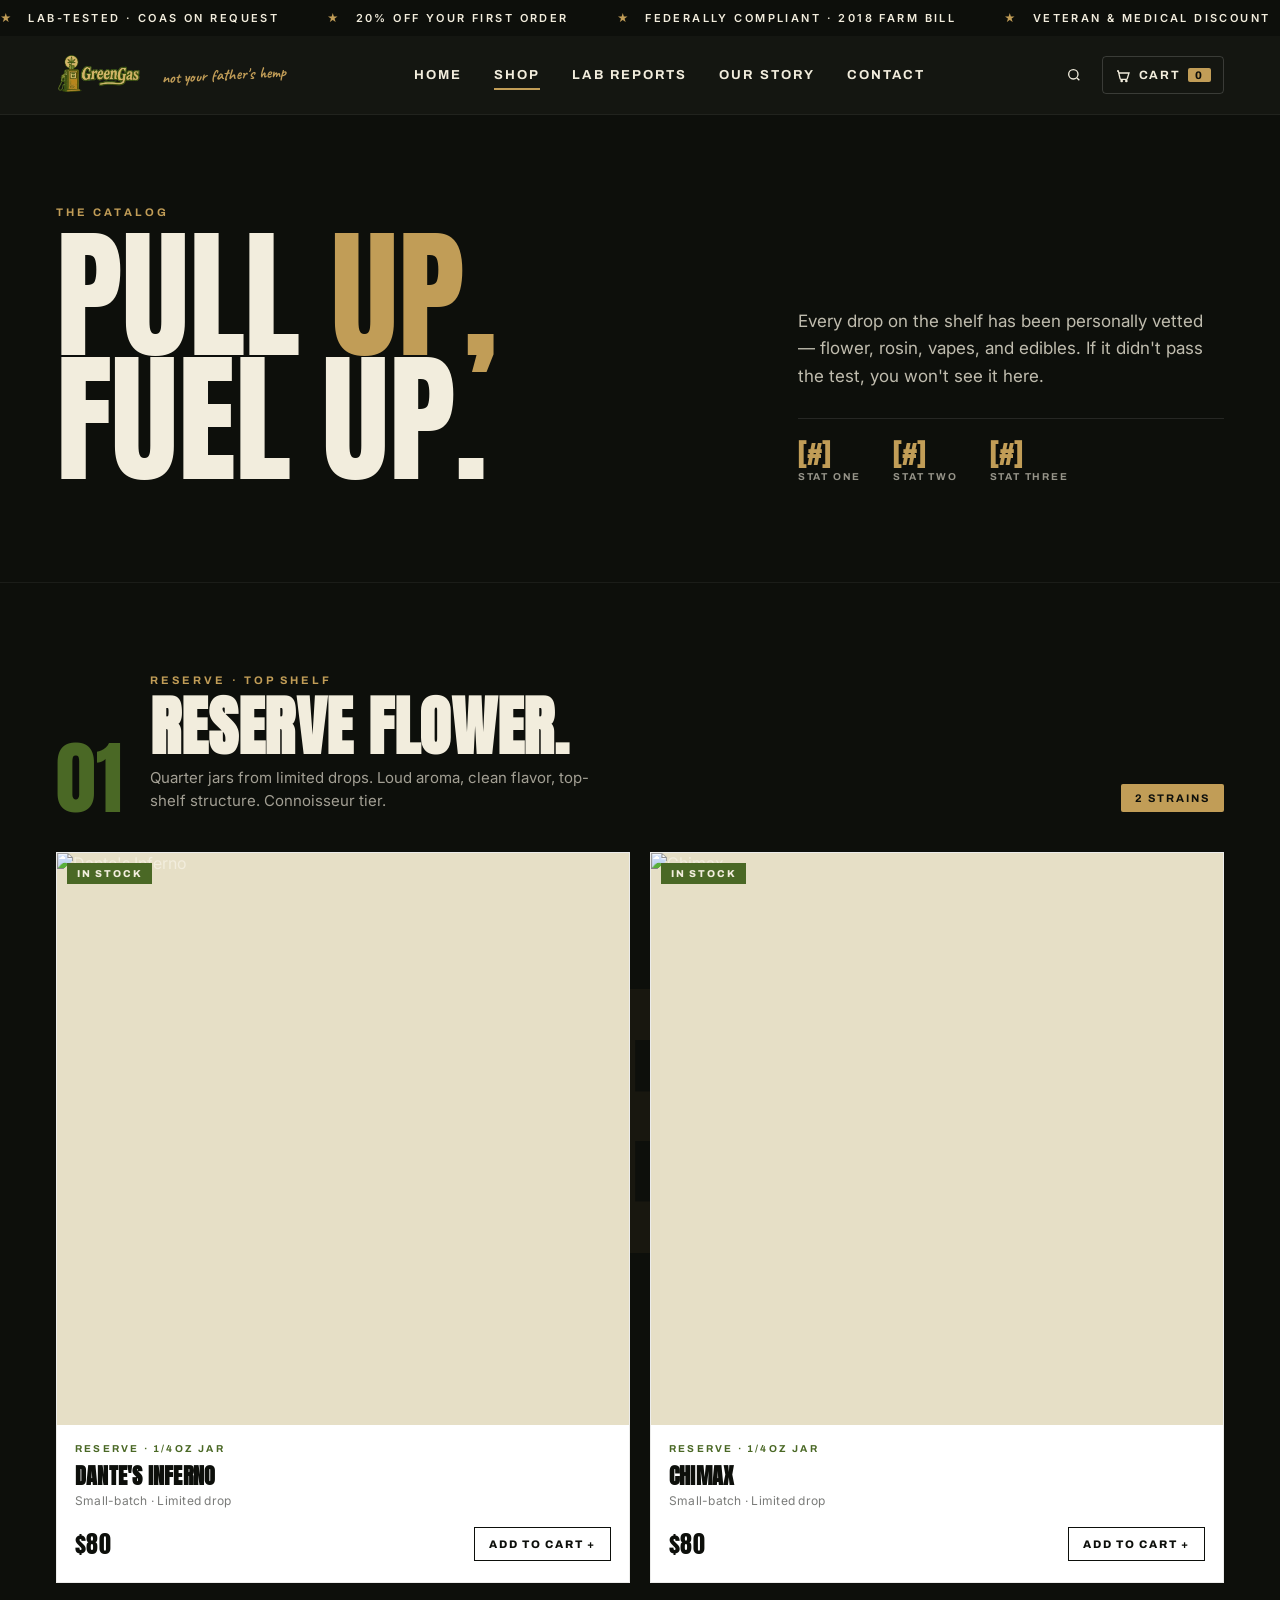
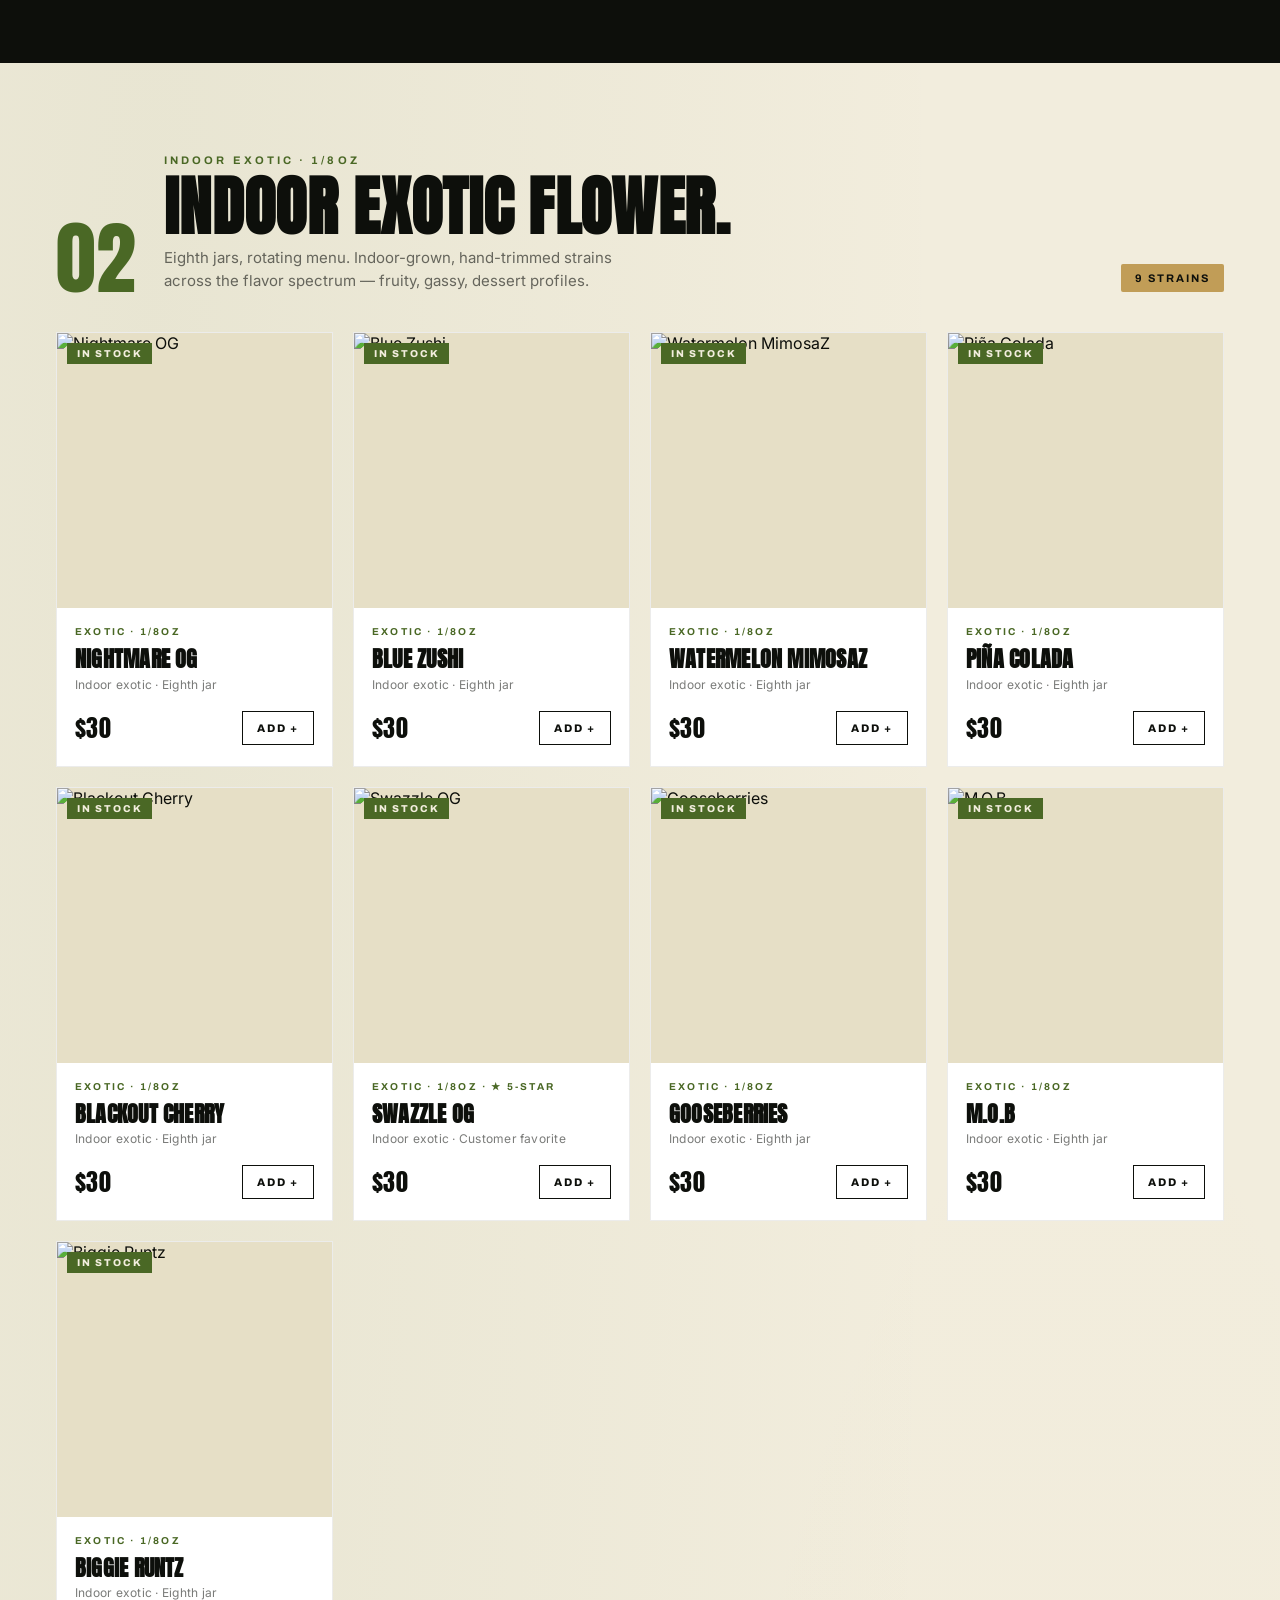
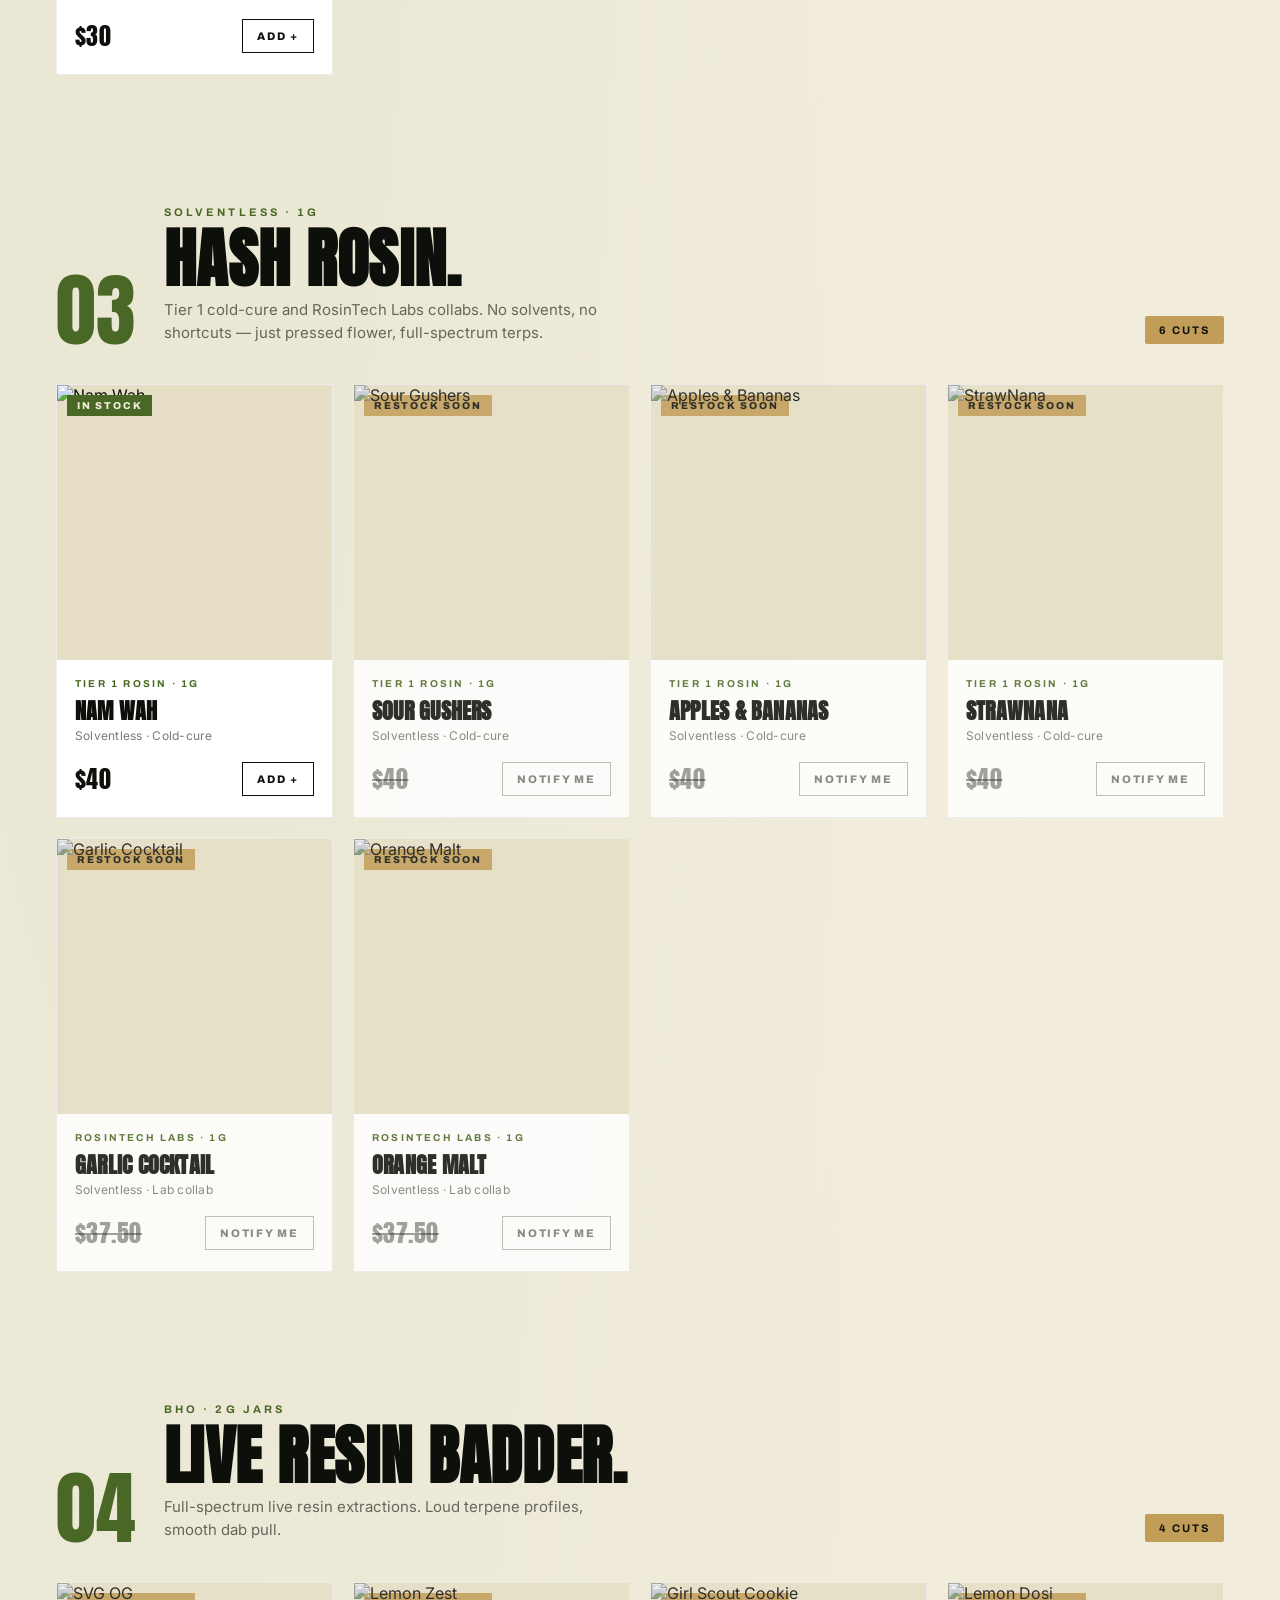
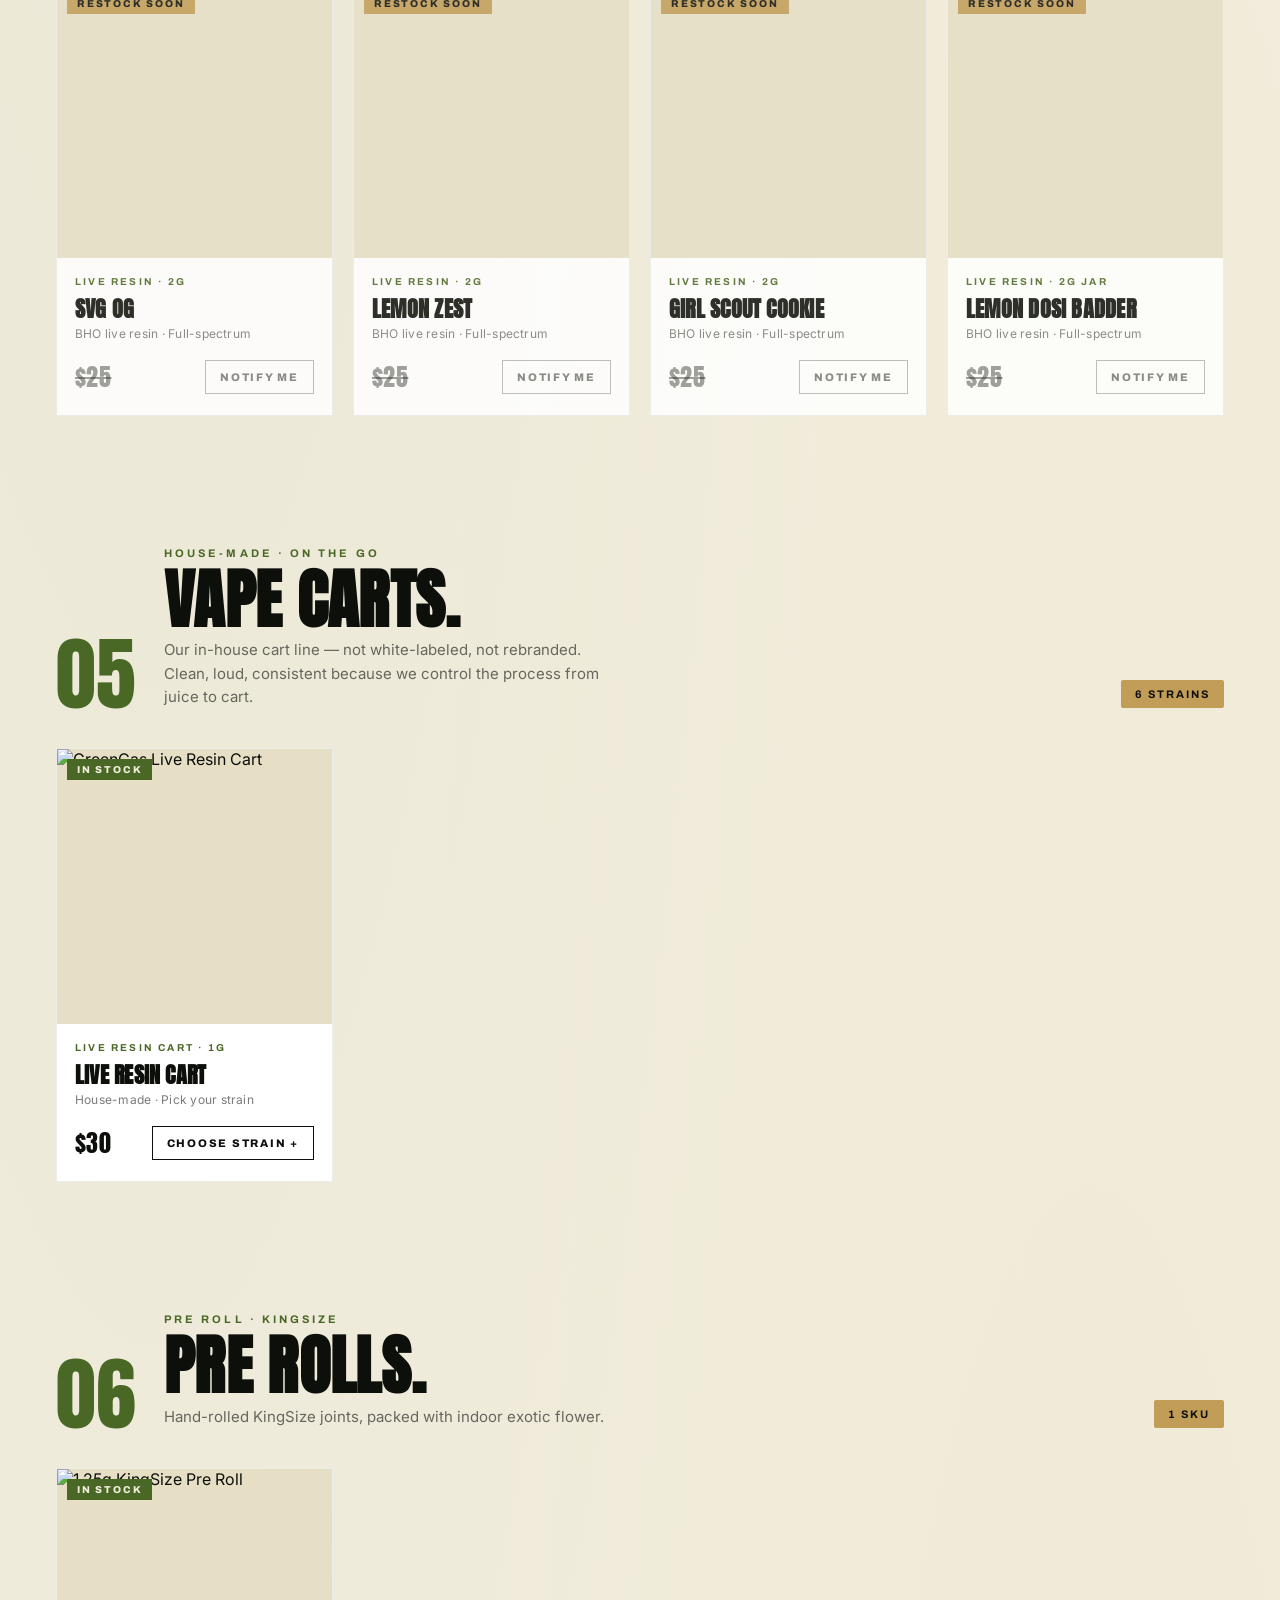
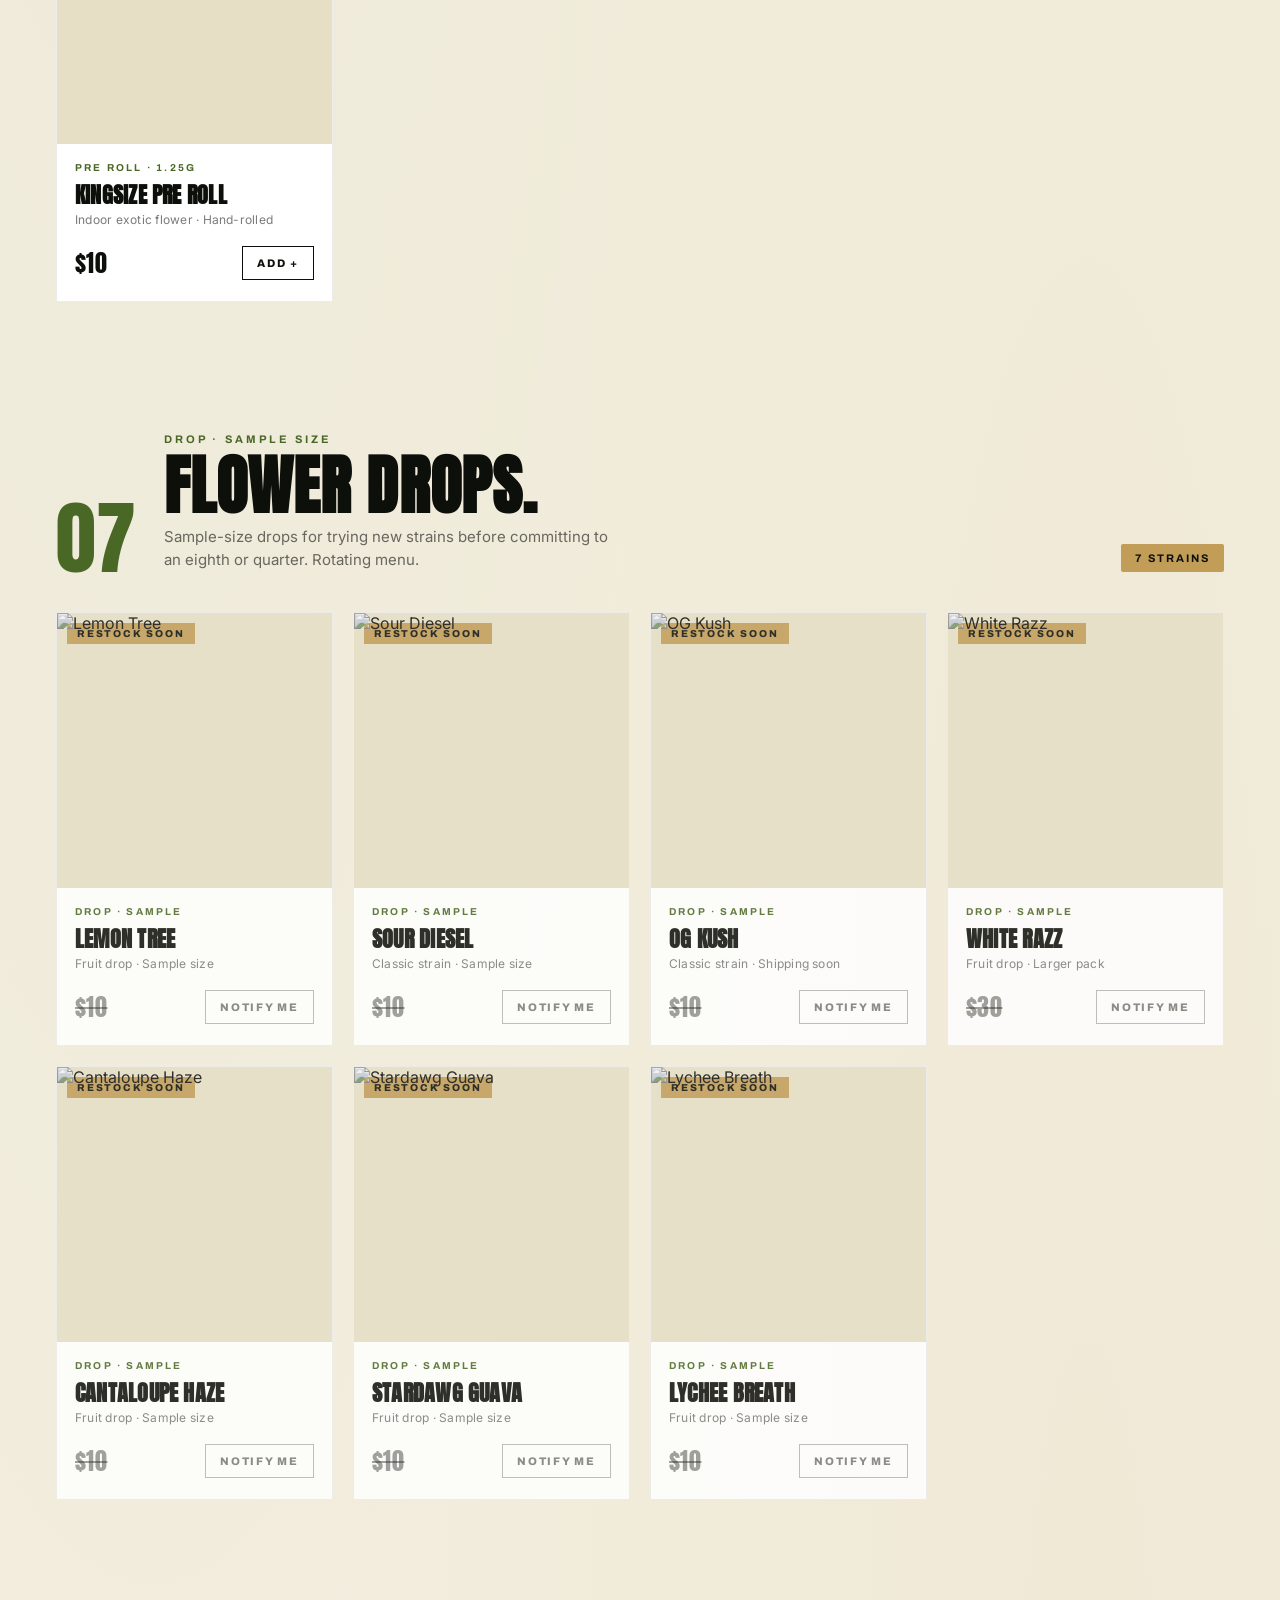
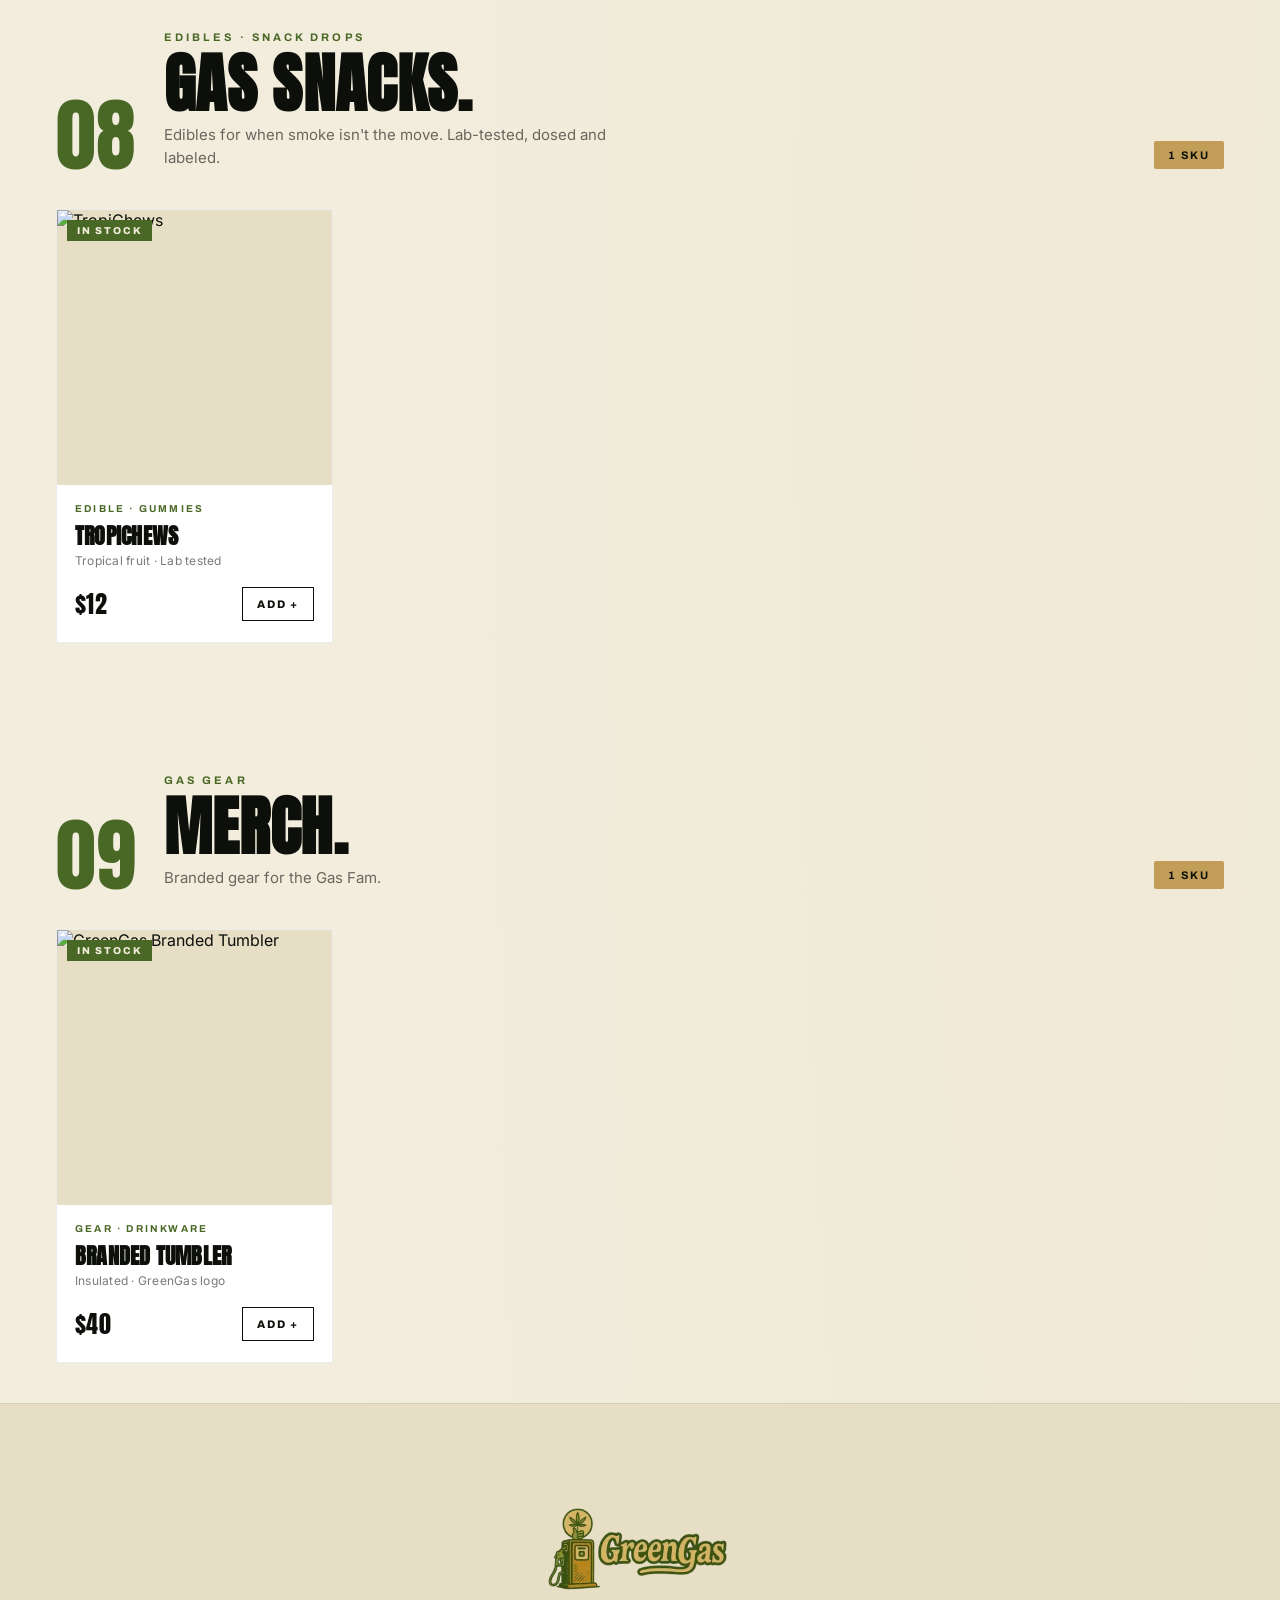
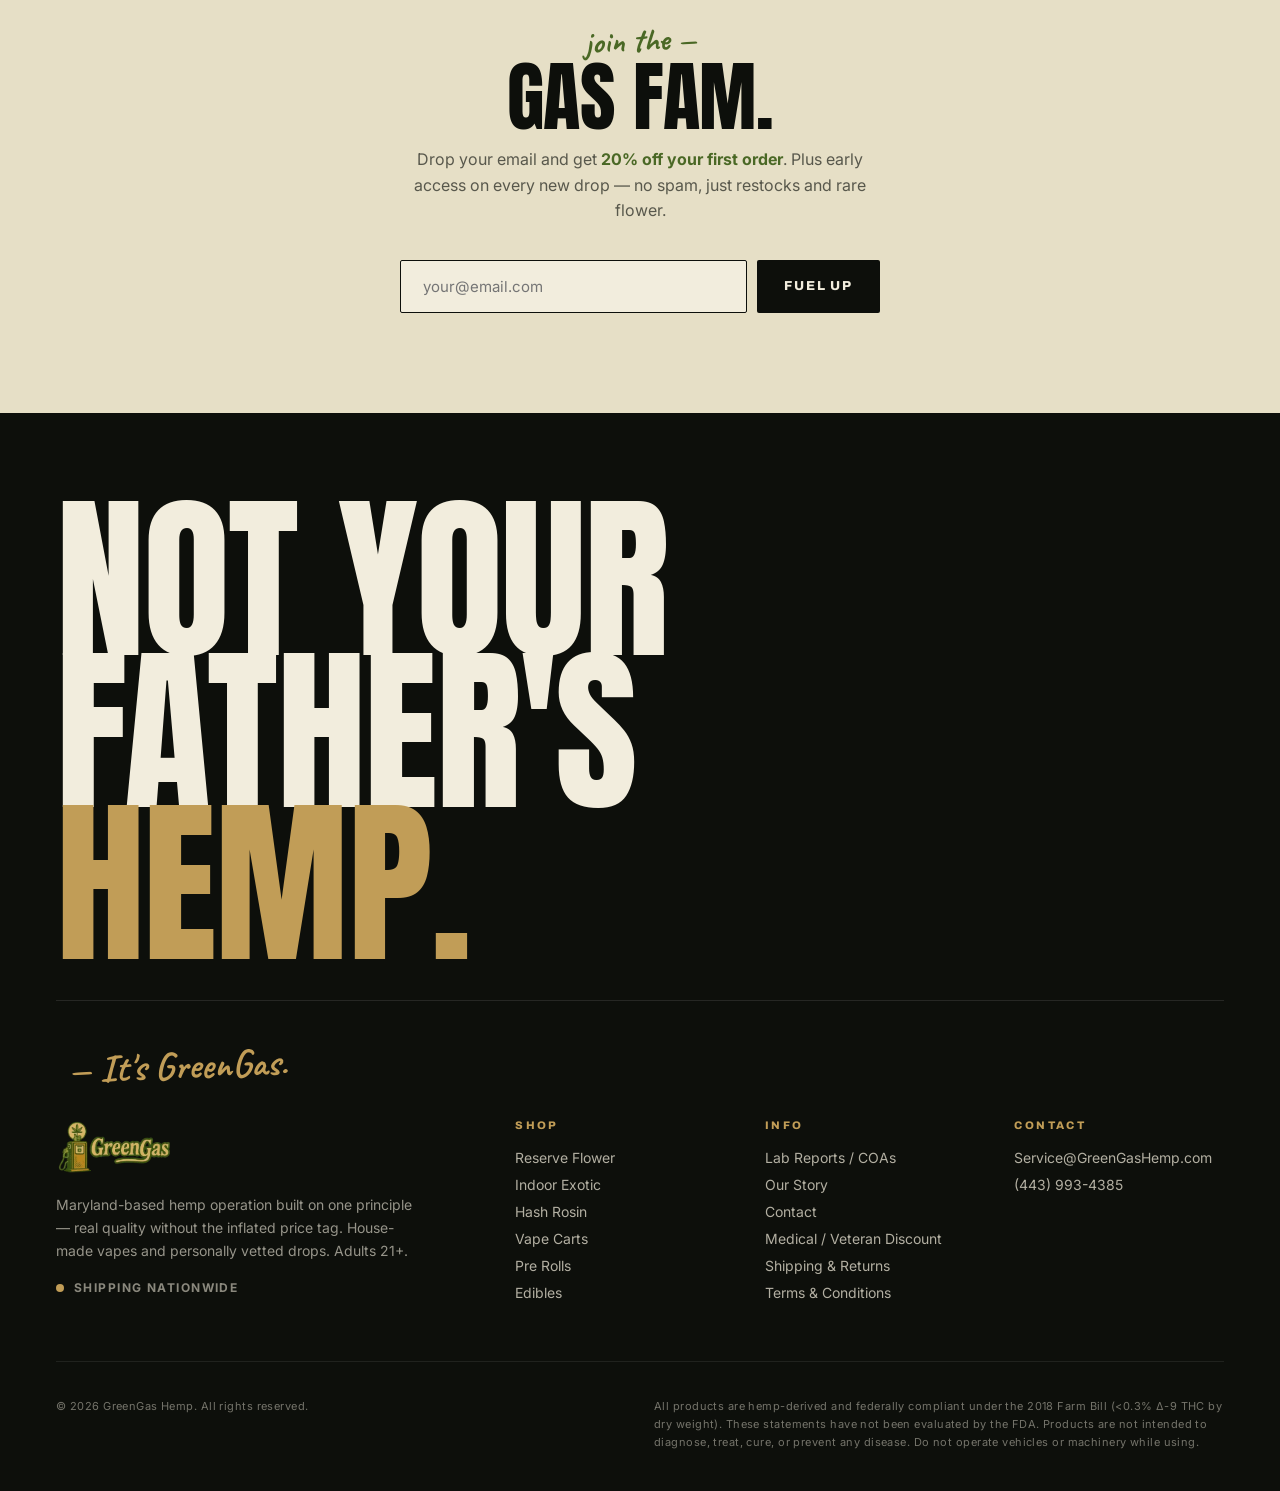
==== commit c2c9ba6f: "Picker polish: notify-me modal, trimmed vape carts, placeholder hero stats - Sold-out cards now open" ====
--- a/shop.html
+++ b/shop.html
@@ -9,6 +9,7 @@
 <link rel="preconnect" href="https://fonts.googleapis.com" />
 <link rel="preconnect" href="https://fonts.gstatic.com" crossorigin />
 <link href="https://fonts.googleapis.com/css2?family=Anton&family=Archivo:wght@500;600;700;800;900&family=Inter:wght@400;500;600&family=Caveat:wght@500;700&display=swap" rel="stylesheet" />
+<link rel="stylesheet" href="assets/picker.css" />
 <style>
   :root {
     --paper:   #F2EDDD;
@@ -488,36 +489,12 @@
         <h2>Vape Carts.</h2>
         <p class="blurb">Our in-house cart line — not white-labeled, not rebranded. Clean, loud, consistent because we control the process from juice to cart.</p>
       </div>
-      <span class="count-tag">7 strains</span>
+      <span class="count-tag">6 strains</span>
     </div>
     <div class="product-grid">
       <a href="product.html" class="pcard">
-        <div class="ph"><span class="stock">In Stock</span><img src="https://i0.wp.com/greengashemp.me/wp-content/uploads/2026/03/F0644251-ED1E-4D0B-9B22-32A41DD3B785-e1778110795700.jpg" alt="ChopCheese 2.0" loading="lazy" /></div>
-        <div class="body"><div class="cat">Live Resin Cart · 1g</div><h4>ChopCheese 2.0</h4><p class="strain">House-made · Live resin</p><div class="foot"><span class="price">$30</span><span class="add">Add +</span></div></div>
-      </a>
-      <a href="product.html" class="pcard sold-out notify">
-        <div class="ph"><span class="stock">Restock Soon</span><img src="https://i0.wp.com/greengashemp.me/wp-content/uploads/2025/09/Media.webp" alt="Wedding Cake" loading="lazy" /></div>
-        <div class="body"><div class="cat">Cart · 1g</div><h4>Wedding Cake</h4><p class="strain">House-made distillate</p><div class="foot"><span class="price">$10</span><span class="add">Notify Me</span></div></div>
-      </a>
-      <a href="product.html" class="pcard sold-out notify">
-        <div class="ph"><span class="stock">Restock Soon</span><img src="https://i0.wp.com/greengashemp.me/wp-content/uploads/2025/09/Media.webp" alt="White Runtz" loading="lazy" /></div>
-        <div class="body"><div class="cat">Cart · 1g</div><h4>White Runtz</h4><p class="strain">House-made distillate</p><div class="foot"><span class="price">$10</span><span class="add">Notify Me</span></div></div>
-      </a>
-      <a href="product.html" class="pcard sold-out notify">
-        <div class="ph"><span class="stock">Restock Soon</span><img src="https://i0.wp.com/greengashemp.me/wp-content/uploads/2025/09/Media.webp" alt="Peanut Butter Breath" loading="lazy" /></div>
-        <div class="body"><div class="cat">Cart · 1g</div><h4>Peanut Butter Breath</h4><p class="strain">House-made distillate</p><div class="foot"><span class="price">$10</span><span class="add">Notify Me</span></div></div>
-      </a>
-      <a href="product.html" class="pcard sold-out notify">
-        <div class="ph"><span class="stock">Restock Soon</span><img src="https://i0.wp.com/greengashemp.me/wp-content/uploads/2025/09/Media.webp" alt="Strawberry Guavaz" loading="lazy" /></div>
-        <div class="body"><div class="cat">Cart · 1g</div><h4>Strawberry Guavaz</h4><p class="strain">House-made distillate</p><div class="foot"><span class="price">$10</span><span class="add">Notify Me</span></div></div>
-      </a>
-      <a href="product.html" class="pcard sold-out notify">
-        <div class="ph"><span class="stock">Restock Soon</span><img src="https://i0.wp.com/greengashemp.me/wp-content/uploads/2025/09/Media.webp" alt="Oreoz" loading="lazy" /></div>
-        <div class="body"><div class="cat">Cart · 1g</div><h4>Oreoz</h4><p class="strain">House-made distillate · Shipping soon</p><div class="foot"><span class="price">$10</span><span class="add">Notify Me</span></div></div>
-      </a>
-      <a href="product.html" class="pcard sold-out notify">
-        <div class="ph"><span class="stock">Restock Soon</span><img src="https://i0.wp.com/greengashemp.me/wp-content/uploads/2025/09/Media.webp" alt="Girl Scout Cookies" loading="lazy" /></div>
-        <div class="body"><div class="cat">Cart · 1g</div><h4>Girl Scout Cookies</h4><p class="strain">House-made distillate · Shipping soon</p><div class="foot"><span class="price">$10</span><span class="add">Notify Me</span></div></div>
+        <div class="ph"><span class="stock">In Stock</span><img src="https://i0.wp.com/greengashemp.me/wp-content/uploads/2026/03/F0644251-ED1E-4D0B-9B22-32A41DD3B785-e1778110795700.jpg" alt="GreenGas Live Resin Cart" loading="lazy" /></div>
+        <div class="body"><div class="cat">Live Resin Cart · 1g</div><h4>Live Resin Cart</h4><p class="strain">House-made · Pick your strain</p><div class="foot"><span class="price">$30</span><span class="add">Choose Strain +</span></div></div>
       </a>
     </div>
   </div>
@@ -730,5 +707,8 @@
   updateActive();
 </script>
 
+<!-- STRAIN / OPTION PICKER -->
+<script src="assets/picker.js" defer></script>
+
 </body>
 </html>
--- a/assets/picker.css
+++ b/assets/picker.css
@@ -0,0 +1,250 @@
+/* =================================================================
+   STRAIN / OPTION PICKER MODAL
+   Loaded on any page that wants the popup picker.
+   Triggered by a click on any .pcard (handled in picker.js).
+   ================================================================= */
+
+.picker-modal {
+  position: fixed; inset: 0; z-index: 200;
+  background: rgba(13,15,11,0.86);
+  backdrop-filter: blur(8px);
+  -webkit-backdrop-filter: blur(8px);
+  display: none;
+  align-items: center; justify-content: center;
+  padding: 20px;
+  opacity: 0;
+  transition: opacity 220ms ease;
+}
+.picker-modal.open { display: flex; opacity: 1; }
+
+.picker-panel {
+  background: var(--paper, #F2EDDD);
+  color: var(--ink, #0D0F0B);
+  max-width: 900px; width: 100%;
+  max-height: 92vh; overflow-y: auto;
+  display: grid; grid-template-columns: 1fr;
+  border: 1px solid rgba(13,15,11,0.08);
+  position: relative;
+  transform: translateY(18px);
+  transition: transform 280ms ease;
+  box-shadow: 0 30px 80px -20px rgba(0,0,0,0.5);
+}
+.picker-modal.open .picker-panel { transform: translateY(0); }
+@media (min-width: 720px){
+  .picker-panel { grid-template-columns: 1fr 1fr; max-height: 88vh; overflow-y: visible; }
+}
+
+.picker-img {
+  aspect-ratio: 1;
+  background: var(--ink-2, #1A1D16);
+  overflow: hidden;
+  position: relative;
+}
+.picker-img img {
+  width: 100%; height: 100%;
+  object-fit: cover;
+  display: block;
+  transition: opacity 200ms ease;
+}
+
+.picker-close {
+  position: absolute; top: 14px; right: 14px; z-index: 5;
+  width: 40px; height: 40px; border-radius: 50%;
+  border: 0; background: rgba(13,15,11,0.78); color: #F2EDDD;
+  display: flex; align-items: center; justify-content: center;
+  cursor: pointer;
+  font-size: 22px; line-height: 1;
+  transition: background 180ms ease;
+}
+.picker-close:hover { background: rgba(13,15,11,1); }
+
+.picker-body {
+  padding: 32px 28px 28px;
+  display: flex; flex-direction: column;
+}
+@media (min-width: 720px){
+  .picker-body { padding: 40px 36px 32px; }
+}
+
+.picker-cat {
+  font-family: 'Archivo', sans-serif;
+  font-size: 11px; font-weight: 700;
+  letter-spacing: 0.22em; text-transform: uppercase;
+  color: var(--olive, #4A6825);
+  margin: 0 0 10px;
+}
+.picker-name {
+  font-family: 'Anton', sans-serif;
+  font-size: 36px; letter-spacing: 0.01em;
+  text-transform: uppercase; line-height: 0.95;
+  margin: 0 0 18px;
+  color: var(--ink, #0D0F0B);
+}
+
+.picker-desc {
+  font-size: 15px; line-height: 1.6;
+  color: rgba(13,15,11,0.7);
+  margin: 0 0 26px;
+  min-height: 84px;
+}
+.picker-desc .lineage {
+  display: block;
+  font-family: 'Archivo', sans-serif;
+  font-size: 11px; letter-spacing: 0.2em;
+  text-transform: uppercase; font-weight: 800;
+  color: var(--gold, #C19D57);
+  margin-bottom: 10px;
+}
+
+.picker-controls {
+  display: flex; flex-direction: column; gap: 16px;
+  margin-bottom: 24px;
+}
+.picker-row label {
+  display: block;
+  font-family: 'Archivo', sans-serif;
+  font-size: 10px; font-weight: 800;
+  letter-spacing: 0.22em; text-transform: uppercase;
+  color: rgba(13,15,11,0.5);
+  margin-bottom: 8px;
+}
+.picker-row select {
+  width: 100%;
+  padding: 14px 16px;
+  background: var(--paper, #F2EDDD);
+  border: 1px solid var(--ink, #0D0F0B);
+  font-family: 'Inter', system-ui, sans-serif;
+  font-size: 15px;
+  color: var(--ink, #0D0F0B);
+  border-radius: 2px;
+  cursor: pointer;
+  appearance: none;
+  -webkit-appearance: none;
+  background-image: url("data:image/svg+xml;utf8,<svg xmlns='http://www.w3.org/2000/svg' width='12' height='8' viewBox='0 0 12 8'><path fill='none' stroke='%230D0F0B' stroke-width='2' d='M1 1l5 5 5-5'/></svg>");
+  background-repeat: no-repeat;
+  background-position: right 18px center;
+  padding-right: 44px;
+}
+.picker-row select:focus { outline: 2px solid var(--gold, #C19D57); outline-offset: -1px; }
+
+.picker-row .qty {
+  display: flex; align-items: center;
+  border: 1px solid var(--ink, #0D0F0B);
+  border-radius: 2px;
+  width: fit-content;
+}
+.picker-row .qty button {
+  flex: 0 0 44px; height: 44px;
+  background: transparent;
+  border: 0;
+  font-size: 20px; font-weight: 700;
+  color: var(--ink, #0D0F0B);
+  cursor: pointer;
+  transition: background 160ms ease;
+}
+.picker-row .qty button:hover { background: var(--paper-2, #E6DFC6); }
+.picker-row .qty input {
+  width: 60px; border: 0; background: transparent;
+  text-align: center; height: 44px;
+  font-family: 'Anton', sans-serif; font-size: 20px;
+  color: var(--ink, #0D0F0B);
+  -moz-appearance: textfield;
+  border-left: 1px solid rgba(13,15,11,0.12);
+  border-right: 1px solid rgba(13,15,11,0.12);
+}
+.picker-row .qty input::-webkit-outer-spin-button,
+.picker-row .qty input::-webkit-inner-spin-button { -webkit-appearance: none; margin: 0; }
+
+.picker-foot {
+  margin-top: auto;
+  display: flex; align-items: center; justify-content: space-between;
+  gap: 16px;
+  padding-top: 20px;
+  border-top: 1px solid rgba(13,15,11,0.12);
+}
+.picker-price {
+  font-family: 'Anton', sans-serif;
+  font-size: 32px; letter-spacing: 0.02em;
+  color: var(--ink, #0D0F0B);
+}
+.picker-add {
+  flex: 1; max-width: 240px;
+  padding: 16px 24px;
+  background: var(--ink, #0D0F0B); color: var(--paper, #F2EDDD);
+  font-family: 'Archivo', sans-serif;
+  font-size: 12px; font-weight: 800;
+  letter-spacing: 0.18em; text-transform: uppercase;
+  border: 0; border-radius: 2px;
+  cursor: pointer;
+  transition: background 180ms ease;
+}
+.picker-add:hover { background: var(--olive, #4A6825); }
+.picker-add.added { background: var(--olive, #4A6825); }
+
+.picker-add.sold-out {
+  background: rgba(13,15,11,0.3);
+  cursor: not-allowed;
+  pointer-events: none;
+}
+
+/* =================================================================
+   NOTIFY-ME MODAL (sold-out cards)
+   ================================================================= */
+
+.notify-modal .picker-img::after {
+  content: '';
+  position: absolute; inset: 0;
+  background: linear-gradient(180deg, rgba(13,15,11,0.15) 0%, rgba(13,15,11,0.55) 100%);
+  pointer-events: none;
+}
+.notify-modal .picker-img img {
+  filter: grayscale(35%) brightness(0.85);
+}
+.restock-badge {
+  position: absolute; top: 18px; left: 18px; z-index: 2;
+  background: var(--gold, #C19D57); color: var(--ink, #0D0F0B);
+  padding: 6px 12px;
+  font-family: 'Archivo', sans-serif;
+  font-size: 10px; font-weight: 800;
+  letter-spacing: 0.22em; text-transform: uppercase;
+  border-radius: 2px;
+}
+
+.notify-modal .picker-cat { color: var(--gold, #C19D57); }
+
+.picker-row input[type="email"] {
+  width: 100%;
+  padding: 14px 16px;
+  background: var(--paper, #F2EDDD);
+  border: 1px solid var(--ink, #0D0F0B);
+  font-family: 'Inter', system-ui, sans-serif;
+  font-size: 15px;
+  color: var(--ink, #0D0F0B);
+  border-radius: 2px;
+  transition: border-color 200ms ease;
+}
+.picker-row input[type="email"]:focus {
+  outline: 2px solid var(--gold, #C19D57);
+  outline-offset: -1px;
+}
+
+.notify-perk {
+  background: var(--paper-2, #E6DFC6);
+  border-left: 3px solid var(--olive, #4A6825);
+  padding: 14px 16px;
+  margin-bottom: 22px;
+  border-radius: 0 2px 2px 0;
+}
+.notify-perk strong {
+  display: block;
+  font-family: 'Anton', sans-serif;
+  font-size: 18px; letter-spacing: 0.01em;
+  text-transform: uppercase;
+  color: var(--olive, #4A6825);
+  margin-bottom: 4px;
+}
+.notify-perk span {
+  display: block;
+  font-size: 13px; line-height: 1.5;
+  color: rgba(13,15,11,0.65);
+}
